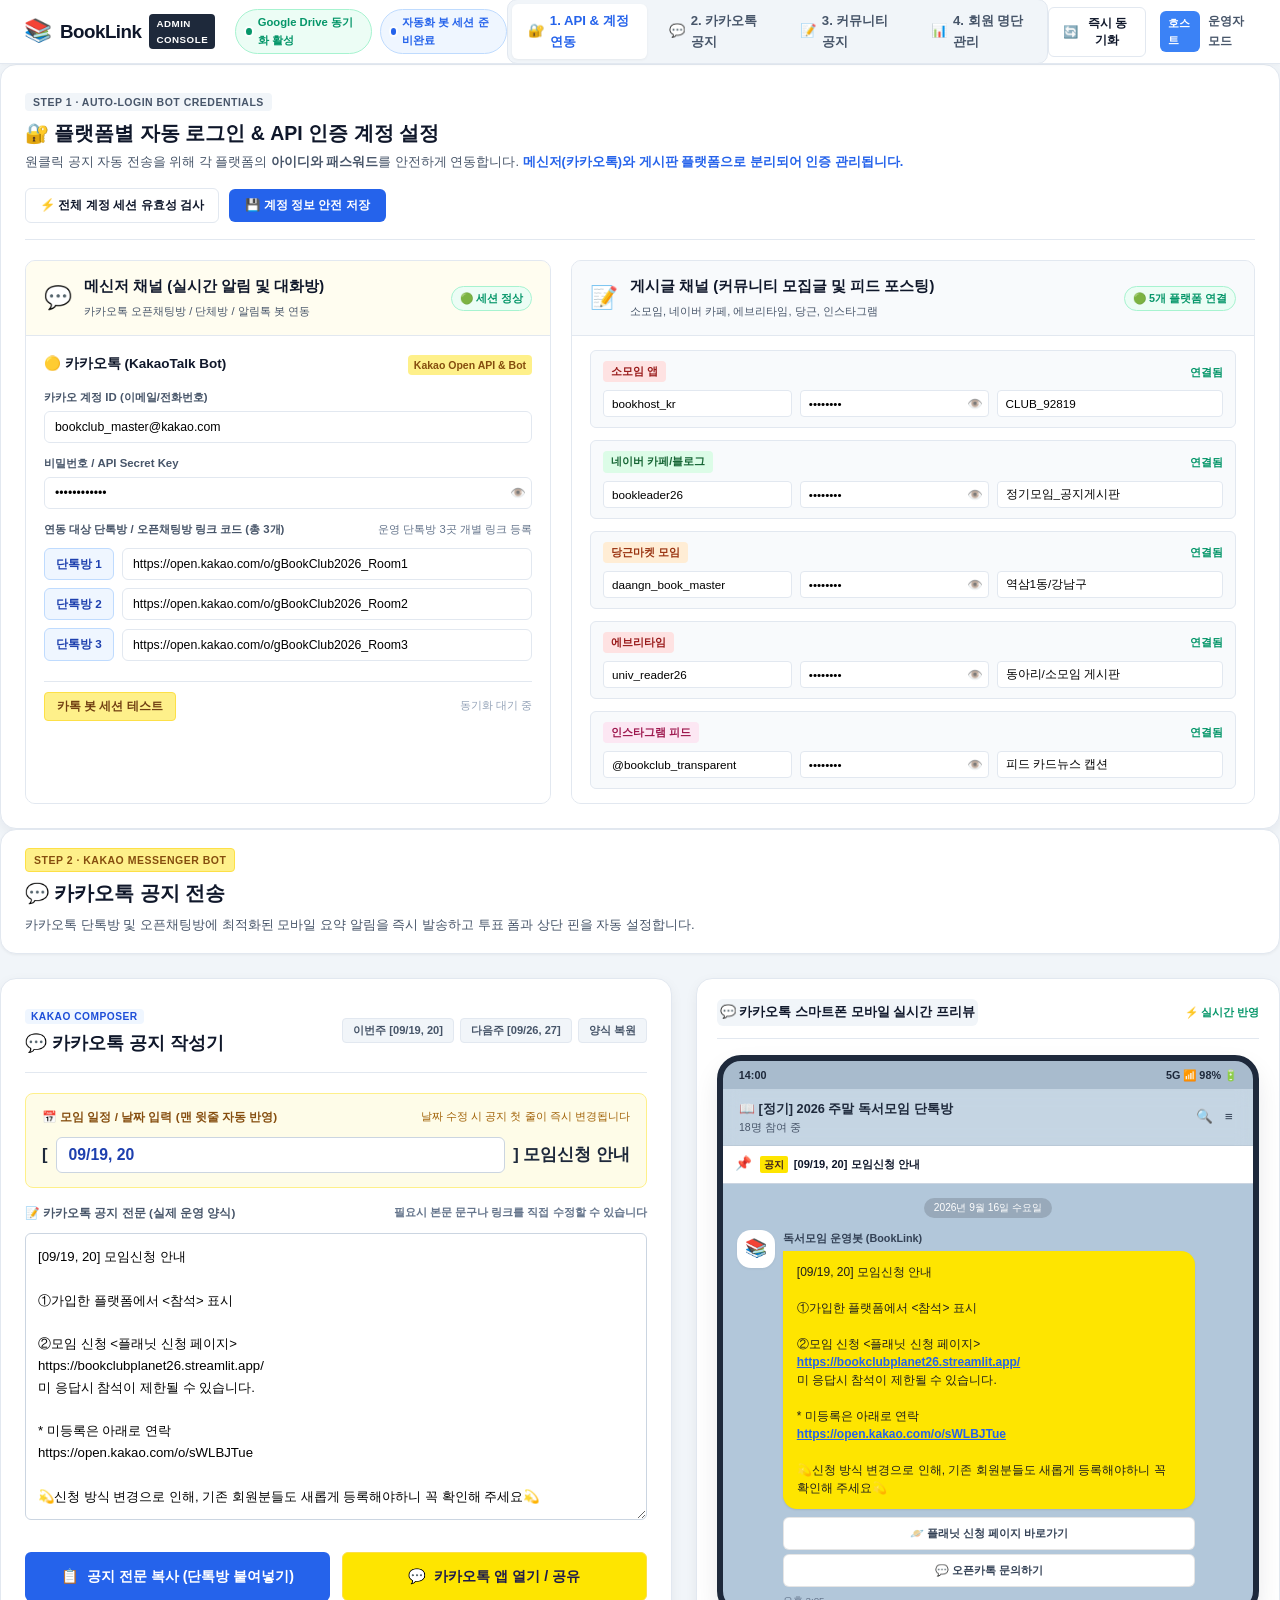
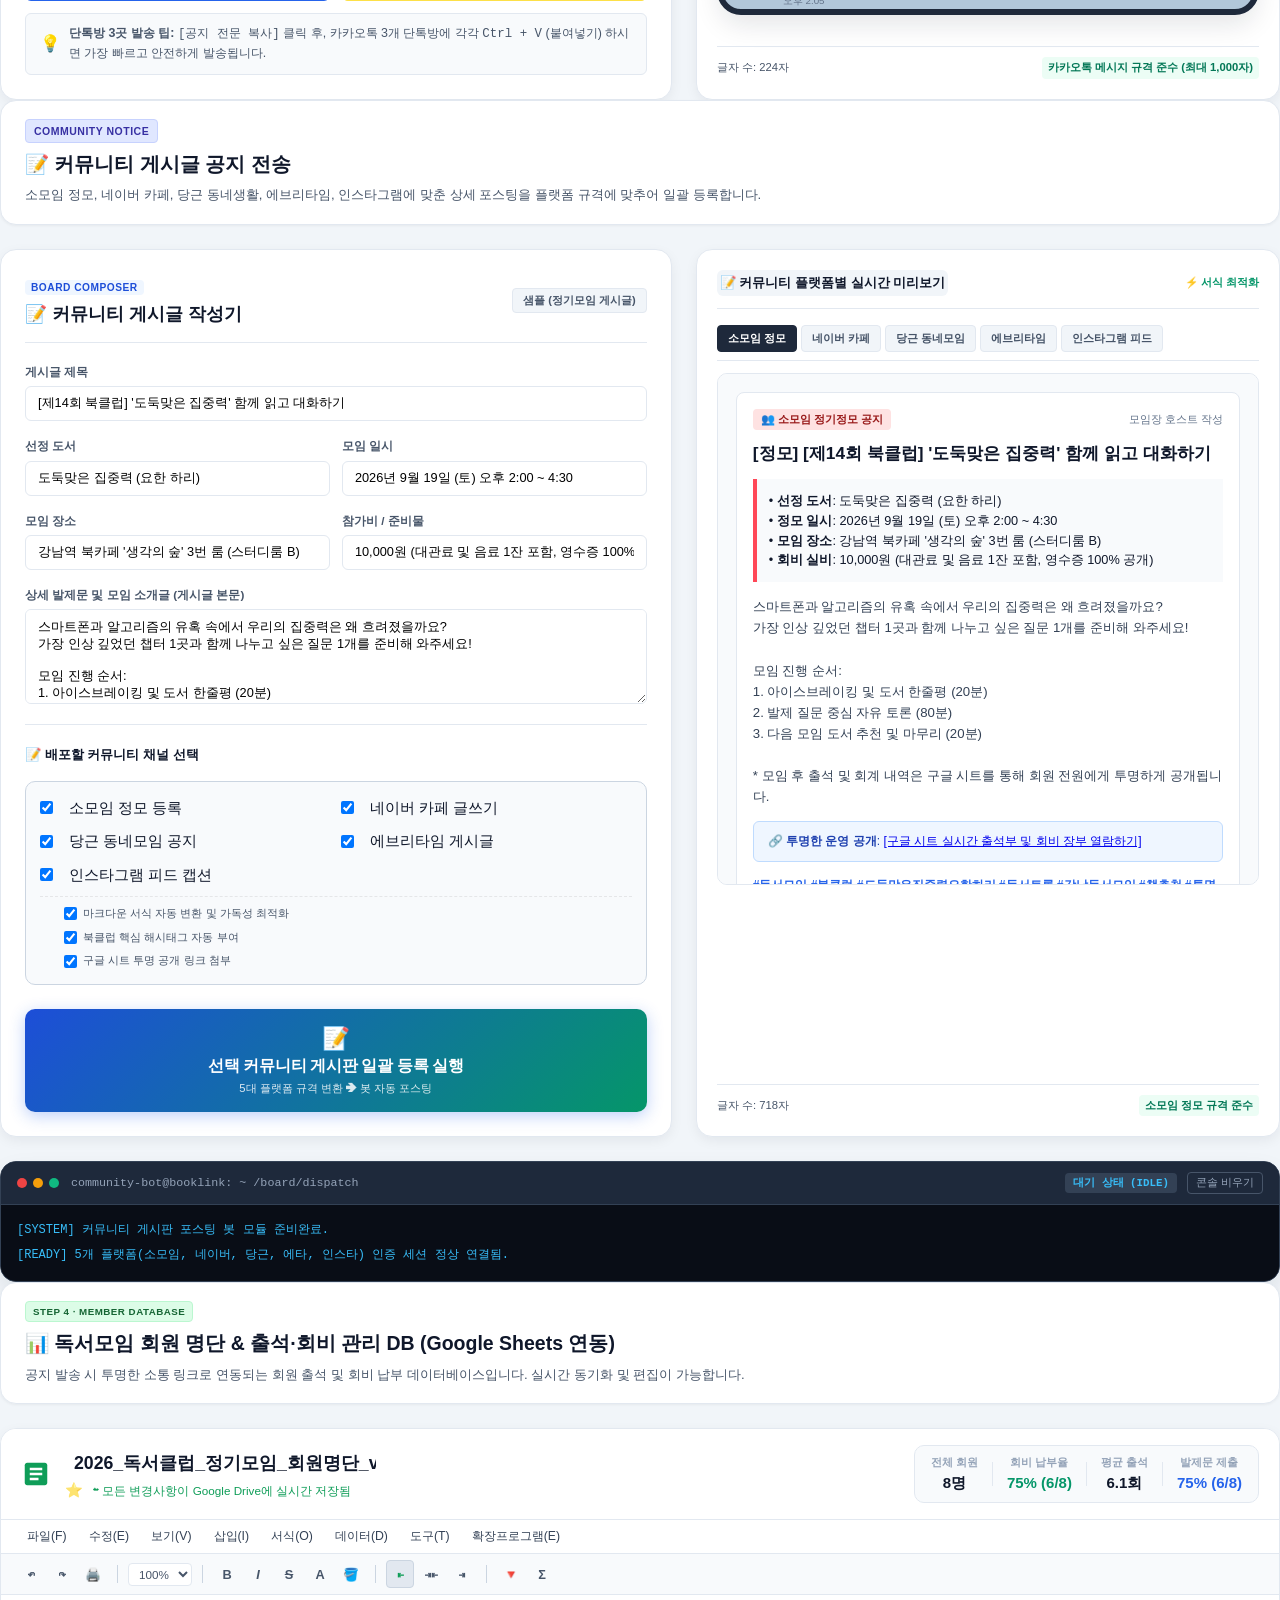
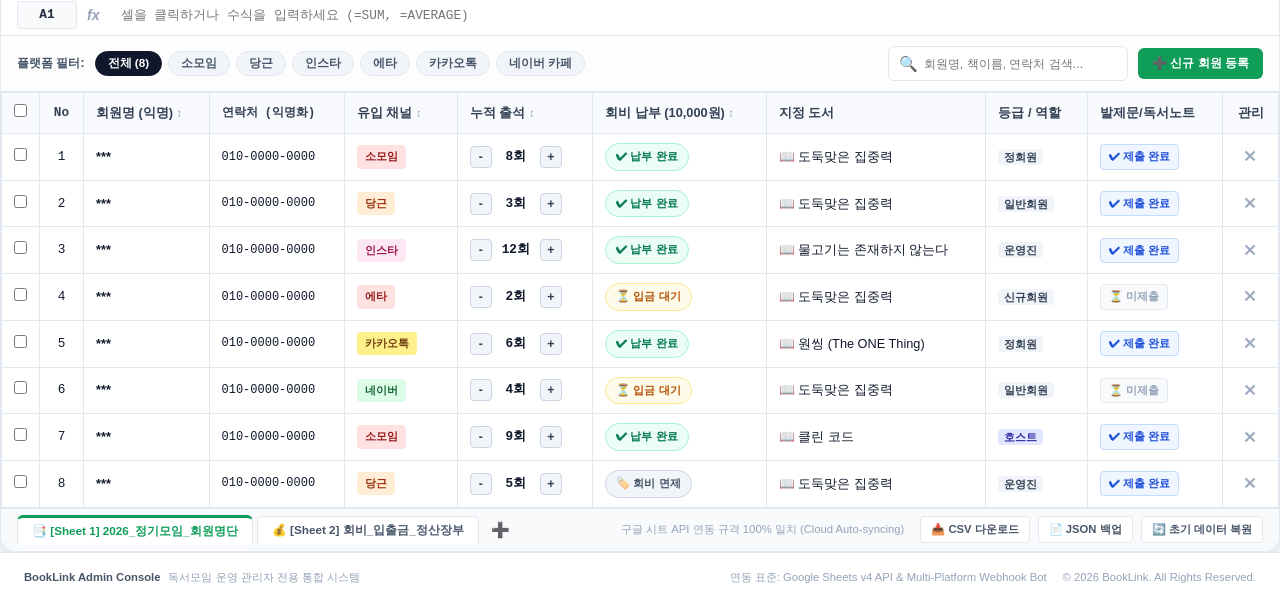
==== index_all_in_one.html @ 2056e650 "Revert "feat: 독서모임 신청 페이지 URL 대신 오픈 카톡방 3곳 입력 및 열기 기능으로 전면 개편" This reverts commit 6b5d027cc794eaa2a" ====
﻿<!DOCTYPE html>
<html lang="ko">
<head>
  <meta charset="UTF-8">
  <meta name="viewport" content="width=device-width, initial-scale=1.0">
  <meta name="description" content="독서모임 관리자 전용 운영 콘솔 - 구글 시트형 회원 관리 DB 및 멀티플랫폼 원클릭 공지 자동화 시스템">
  <title>BookLink Admin - 독서모임 통합 관리 콘솔</title>
  <link rel="preconnect" href="https://fonts.googleapis.com">
  <link rel="preconnect" href="https://fonts.gstatic.com" crossorigin>
  <style>
/* ==========================================================================
   BookLink Admin Console - High-End Operational SaaS Design System
   Target: 독서모임 관리자 / Core Value: 투명한 소통 및 고도화 자동화
   ========================================================================== */

:root {
  /* Brand Core Palette */
  --primary: #2563eb;
  --primary-hover: #1d4ed8;
  --primary-light: #eff6ff;
  --primary-glow: rgba(37, 99, 235, 0.15);

  --accent-emerald: #059669;
  --accent-emerald-light: #ecfdf5;
  --accent-amber: #d97706;
  --accent-amber-light: #fffbeb;
  --accent-rose: #e11d48;
  --accent-rose-light: #fff1f2;

  /* Neutrals */
  --bg-app: #f1f5f9;
  --bg-surface: #ffffff;
  --bg-subtle: #f8fafc;
  --border: #e2e8f0;
  --border-strong: #cbd5e1;
  --border-focus: #3b82f6;

  --text-main: #0f172a;
  --text-muted: #475569;
  --text-dim: #94a3b8;

  /* Google Sheets Authentic Color Theme */
  --sheet-green: #0f9d58;
  --sheet-green-dark: #0b8043;
  --sheet-cell-border: #e2e8f0;
  --sheet-header-bg: #f8fafd;
  --sheet-select-cell: #e8f0fe;
  --sheet-select-border: #1a73e8;

  /* Platform Brand Colors */
  --c-kakao: #fee500;
  --c-kakao-dark: #3c1e1e;
  --c-somoim: #ff4757;
  --c-naver: #03c75a;
  --c-daangn: #ff6f0f;
  --c-everytime: #c62917;
  --c-insta: #e1306c;

  /* Radius & Shadows */
  --radius-sm: 6px;
  --radius-md: 10px;
  --radius-lg: 16px;
  --radius-xl: 20px;

  --shadow-sm: 0 1px 3px rgba(0, 0, 0, 0.05);
  --shadow-md: 0 4px 14px -2px rgba(15, 23, 42, 0.08);
  --shadow-lg: 0 12px 28px -4px rgba(15, 23, 42, 0.12);
  --shadow-popup: 0 20px 40px -8px rgba(15, 23, 42, 0.2);

  --font-sans: "Pretendard", -apple-system, BlinkMacSystemFont, "Segoe UI", Roboto, sans-serif;
  --font-mono: "JetBrains Mono", Consolas, monospace;
}

/* Base Resets */
*, *::before, *::after {
  box-sizing: border-box;
  margin: 0;
  padding: 0;
}

html {
  font-size: 15px;
  scroll-behavior: smooth;
  -webkit-text-size-adjust: 100%;
}

body.console-body {
  font-family: var(--font-sans);
  background-color: var(--bg-app);
  color: var(--text-main);
  line-height: 1.55;
  min-height: 100vh;
  display: flex;
  flex-direction: column;
}

button, input, select, textarea {
  font-family: inherit;
  font-size: inherit;
}

/* --------------------------------------------------------------------------
   1. Global Top Navigation Header
   -------------------------------------------------------------------------- */
.console-header {
  position: sticky;
  top: 0;
  z-index: 100;
  background: #ffffff;
  border-bottom: 1px solid var(--border);
  display: flex;
  align-items: center;
  justify-content: space-between;
  padding: 0 24px;
  height: 64px;
  box-shadow: 0 1px 4px rgba(0,0,0,0.03);
}

.header-left {
  display: flex;
  align-items: center;
  gap: 20px;
}

.console-logo {
  display: flex;
  align-items: center;
  gap: 8px;
  text-decoration: none;
}

.logo-icon {
  font-size: 1.5rem;
}

.logo-brand {
  font-weight: 800;
  font-size: 1.25rem;
  color: var(--text-main);
  letter-spacing: -0.5px;
  display: flex;
  align-items: center;
  gap: 8px;
}

.badge-role {
  font-size: 0.65rem;
  font-weight: 700;
  background: #1e293b;
  color: #fff;
  padding: 2px 7px;
  border-radius: 4px;
  letter-spacing: 0.5px;
}

.header-status-pills {
  display: flex;
  align-items: center;
  gap: 8px;
}

.status-pill {
  display: inline-flex;
  align-items: center;
  gap: 6px;
  font-size: 0.75rem;
  font-weight: 600;
  padding: 4px 10px;
  border-radius: 999px;
  border: 1px solid transparent;
}

.status-online {
  background: var(--accent-emerald-light);
  color: var(--accent-emerald);
  border-color: #a7f3d0;
}

.status-ready {
  background: var(--primary-light);
  color: var(--primary);
  border-color: #bfdbfe;
}

.status-dot {
  width: 7px;
  height: 7px;
  border-radius: 50%;
  background-color: currentColor;
  box-shadow: 0 0 0 2px rgba(255,255,255,0.8);
  animation: pulse-ring 2s infinite;
}

@keyframes pulse-ring {
  0% { transform: scale(0.95); opacity: 0.8; }
  50% { transform: scale(1.2); opacity: 1; }
  100% { transform: scale(0.95); opacity: 0.8; }
}

/* Tabs */
.console-nav {
  display: flex;
  align-items: center;
  gap: 6px;
  background: var(--bg-app);
  padding: 4px;
  border-radius: var(--radius-md);
  border: 1px solid var(--border);
}

.nav-tab {
  display: flex;
  align-items: center;
  gap: 6px;
  padding: 7px 16px;
  border-radius: var(--radius-sm);
  font-size: 0.88rem;
  font-weight: 600;
  color: var(--text-muted);
  text-decoration: none;
  transition: all 0.15s ease;
}

.nav-tab:hover {
  color: var(--text-main);
  background: rgba(255,255,255,0.6);
}

.nav-tab.active {
  background: #ffffff;
  color: var(--primary);
  box-shadow: var(--shadow-sm);
}

/* Header Right */
.header-right {
  display: flex;
  align-items: center;
  gap: 14px;
}

.btn-header-action {
  display: inline-flex;
  align-items: center;
  gap: 6px;
  background: #ffffff;
  border: 1px solid var(--border);
  padding: 7px 14px;
  border-radius: var(--radius-sm);
  font-size: 0.82rem;
  font-weight: 600;
  color: var(--text-main);
  cursor: pointer;
  transition: all 0.15s ease;
}

.btn-header-action:hover {
  background: var(--bg-subtle);
  border-color: var(--border-strong);
}

.btn-header-action.syncing .sync-icon {
  animation: spin 1s linear infinite;
}

@keyframes spin {
  100% { transform: rotate(360deg); }
}

.admin-profile {
  display: flex;
  align-items: center;
  gap: 8px;
}

.admin-avatar {
  background: #3b82f6;
  color: white;
  font-weight: 700;
  font-size: 0.72rem;
  padding: 4px 8px;
  border-radius: 6px;
}

.admin-name {
  font-size: 0.82rem;
  font-weight: 600;
  color: var(--text-muted);
}

/* --------------------------------------------------------------------------
   Main Content Layout
   -------------------------------------------------------------------------- */
.console-main {
  flex: 1;
  max-width: 1440px;
  width: 100%;
  margin: 0 auto;
  padding: 24px;
  display: flex;
  flex-direction: column;
  gap: 32px;
}

.console-section {
  display: flex;
  flex-direction: column;
  gap: 24px;
}

/* --------------------------------------------------------------------------
   기능 1) 구글 시트형 독서모임 회원 관리 DB
   -------------------------------------------------------------------------- */
.sheet-app-container {
  background: #ffffff;
  border: 1px solid var(--border);
  border-radius: var(--radius-lg);
  box-shadow: var(--shadow-md);
  overflow: hidden;
  display: flex;
  flex-direction: column;
}

/* 1-1. 상단 문서 헤더 & 메타 */
.sheet-doc-header {
  display: flex;
  align-items: center;
  justify-content: space-between;
  padding: 16px 20px;
  background: #ffffff;
  border-bottom: 1px solid var(--border);
  flex-wrap: wrap;
  gap: 16px;
}

.sheet-doc-meta {
  display: flex;
  align-items: center;
  gap: 14px;
}

.sheet-icon-google {
  display: flex;
  align-items: center;
  justify-content: center;
}

.sheet-title-edit-group {
  display: flex;
  flex-direction: column;
  gap: 4px;
}

.sheet-doc-title-input {
  font-size: 1.18rem;
  font-weight: 700;
  color: var(--text-main);
  border: 1px solid transparent;
  padding: 3px 8px;
  border-radius: var(--radius-sm);
  background: transparent;
  transition: all 0.15s ease;
  width: 320px;
}

.sheet-doc-title-input:hover {
  border-color: var(--border);
}

.sheet-doc-title-input:focus {
  border-color: var(--sheet-green);
  background: #ffffff;
  outline: none;
  box-shadow: 0 0 0 2px rgba(15, 157, 88, 0.15);
}

.sheet-doc-actions-row {
  display: flex;
  align-items: center;
  gap: 10px;
  font-size: 0.78rem;
  color: var(--text-muted);
}

.sheet-star-btn {
  background: none;
  border: none;
  cursor: pointer;
  font-size: 0.95rem;
  opacity: 0.7;
}

.sheet-star-btn:hover {
  opacity: 1;
}

.sheet-save-indicator {
  color: var(--sheet-green);
  font-weight: 500;
  display: flex;
  align-items: center;
  gap: 4px;
}

/* 상단 KPI 요약 */
.sheet-kpi-summary {
  display: flex;
  align-items: center;
  background: var(--bg-subtle);
  border: 1px solid var(--border);
  border-radius: var(--radius-md);
  padding: 8px 16px;
  gap: 14px;
}

.kpi-item {
  display: flex;
  flex-direction: column;
  align-items: center;
}

.kpi-label {
  font-size: 0.72rem;
  color: var(--text-dim);
  font-weight: 600;
}

.kpi-val {
  font-size: 1rem;
  font-weight: 800;
  color: var(--text-main);
}

.kpi-divider {
  width: 1px;
  height: 24px;
  background: var(--border);
}

.text-success { color: var(--accent-emerald); }
.text-primary { color: var(--primary); }

/* 1-2. 구글 시트 메뉴바 */
.sheet-menubar {
  display: flex;
  align-items: center;
  gap: 2px;
  padding: 4px 16px;
  background: #ffffff;
  border-bottom: 1px solid var(--border);
  overflow-x: auto;
}

.menu-item {
  background: none;
  border: none;
  padding: 4px 10px;
  border-radius: 4px;
  font-size: 0.82rem;
  color: #334155;
  cursor: pointer;
  white-space: nowrap;
}

.menu-item:hover {
  background: #f1f5f9;
}

/* 1-3. 구글 시트 서식 툴바 */
.sheet-toolbar {
  display: flex;
  align-items: center;
  gap: 6px;
  padding: 6px 16px;
  background: #f8fafc;
  border-bottom: 1px solid var(--border);
  overflow-x: auto;
}

.toolbar-group {
  display: flex;
  align-items: center;
  gap: 3px;
}

.t-btn {
  background: transparent;
  border: 1px solid transparent;
  width: 28px;
  height: 28px;
  display: inline-flex;
  align-items: center;
  justify-content: center;
  border-radius: 4px;
  font-size: 0.85rem;
  font-weight: 600;
  color: var(--text-muted);
  cursor: pointer;
  transition: all 0.1s ease;
}

.t-btn:hover {
  background: #e2e8f0;
  color: var(--text-main);
}

.t-btn.active {
  background: #e2e8f0;
  color: var(--sheet-green);
  border-color: #cbd5e1;
}

.t-bold { font-weight: 900; }
.t-italic { font-style: italic; }
.t-strike { text-decoration: line-through; }

.t-divider {
  width: 1px;
  height: 18px;
  background: #cbd5e1;
  margin: 0 4px;
}

.t-select {
  background: #ffffff;
  border: 1px solid var(--border);
  border-radius: 4px;
  font-size: 0.78rem;
  padding: 3px 6px;
  color: var(--text-muted);
  outline: none;
  cursor: pointer;
}

/* 1-4. 수식 입력줄 (Formula Bar) */
.sheet-formula-bar {
  display: flex;
  align-items: center;
  padding: 6px 16px;
  background: #ffffff;
  border-bottom: 1px solid var(--border);
  gap: 10px;
}

.formula-cell-coord {
  width: 60px;
  height: 28px;
  display: flex;
  align-items: center;
  justify-content: center;
  background: #f8fafc;
  border: 1px solid var(--border);
  border-radius: 4px;
  font-family: var(--font-mono);
  font-weight: 700;
  font-size: 0.85rem;
  color: #1e293b;
}

.formula-fx-symbol {
  font-weight: 800;
  font-style: italic;
  color: var(--text-dim);
  font-size: 0.95rem;
}

.formula-input {
  flex: 1;
  height: 28px;
  padding: 0 10px;
  border: 1px solid transparent;
  border-radius: 4px;
  font-family: var(--font-mono);
  font-size: 0.85rem;
  background: transparent;
  outline: none;
}

.formula-input:hover {
  border-color: var(--border);
}

.formula-input:focus {
  border-color: var(--sheet-select-border);
  background: #ffffff;
  box-shadow: 0 0 0 2px rgba(26, 115, 232, 0.15);
}

/* 1-5. 빠른 컨트롤 바 (검색 & 플랫폼 필터) */
.sheet-control-bar {
  display: flex;
  align-items: center;
  justify-content: space-between;
  padding: 10px 16px;
  background: #fdfdfd;
  border-bottom: 1px solid var(--border);
  flex-wrap: wrap;
  gap: 12px;
}

.filter-controls-left {
  display: flex;
  align-items: center;
  gap: 10px;
  flex-wrap: wrap;
}

.control-label {
  font-size: 0.82rem;
  font-weight: 700;
  color: var(--text-muted);
}

.filter-pills-wrap {
  display: flex;
  align-items: center;
  gap: 6px;
  flex-wrap: wrap;
}

.filter-pill {
  background: #f1f5f9;
  border: 1px solid var(--border);
  border-radius: 999px;
  padding: 4px 12px;
  font-size: 0.78rem;
  font-weight: 600;
  color: var(--text-muted);
  cursor: pointer;
  transition: all 0.15s ease;
}

.filter-pill:hover {
  background: #e2e8f0;
  color: var(--text-main);
}

.filter-pill.active {
  background: #0f172a;
  border-color: #0f172a;
  color: #ffffff;
}

.filter-controls-right {
  display: flex;
  align-items: center;
  gap: 10px;
}

.sheet-search-box {
  display: flex;
  align-items: center;
  background: #ffffff;
  border: 1px solid var(--border);
  border-radius: var(--radius-sm);
  padding: 5px 10px;
  gap: 6px;
  width: 240px;
}

.sheet-search-box input {
  border: none;
  outline: none;
  background: transparent;
  width: 100%;
  font-size: 0.82rem;
}

.btn-sheet-primary {
  background: var(--sheet-green);
  color: #ffffff;
  border: none;
  border-radius: var(--radius-sm);
  padding: 7px 14px;
  font-size: 0.82rem;
  font-weight: 700;
  cursor: pointer;
  transition: background 0.15s ease;
  white-space: nowrap;
}

.btn-sheet-primary:hover {
  background: var(--sheet-green-dark);
}

/* 일괄 액션 바 */
.batch-action-bar {
  display: flex;
  align-items: center;
  justify-content: space-between;
  background: #eff6ff;
  border-bottom: 1px solid #bfdbfe;
  padding: 8px 16px;
  animation: fadeIn 0.2s ease;
}

@keyframes fadeIn {
  from { opacity: 0; transform: translateY(-4px); }
  to { opacity: 1; transform: translateY(0); }
}

.batch-count {
  font-size: 0.85rem;
  color: #1d4ed8;
}

.batch-buttons {
  display: flex;
  align-items: center;
  gap: 8px;
}

.btn-batch {
  background: #ffffff;
  border: 1px solid #bfdbfe;
  color: #1e40af;
  padding: 4px 10px;
  border-radius: 4px;
  font-size: 0.78rem;
  font-weight: 600;
  cursor: pointer;
}

.btn-batch:hover {
  background: #dbeafe;
}

.btn-batch-danger {
  border-color: #fecdd3;
  color: #be123c;
}

.btn-batch-danger:hover {
  background: #ffe4e6;
}

/* 1-6. 스프레드시트 본체 테이블 */
.sheet-grid-wrapper {
  overflow-x: auto;
  max-height: 520px;
  background: #ffffff;
}

.sheet-grid-table {
  width: 100%;
  border-collapse: collapse;
  text-align: left;
  font-size: 0.85rem;
}

.sheet-header-row th {
  background: var(--sheet-header-bg);
  color: #334155;
  font-weight: 700;
  padding: 10px 12px;
  border: 1px solid var(--sheet-cell-border);
  white-space: nowrap;
  position: sticky;
  top: 0;
  z-index: 10;
  user-select: none;
}

.sheet-header-row th[data-sort] {
  cursor: pointer;
}

.sheet-header-row th[data-sort]:hover {
  background: #edf2f7;
}

.sort-arrow {
  color: var(--text-dim);
  font-size: 0.75rem;
}

.sheet-grid-table td {
  padding: 9px 12px;
  border: 1px solid var(--sheet-cell-border);
  color: var(--text-main);
  vertical-align: middle;
  background: #ffffff;
  transition: background 0.1s ease;
}

.sheet-grid-table tr:hover td {
  background-color: var(--sheet-select-cell);
}

.sheet-grid-table tr.row-selected td {
  background-color: #e0edff !important;
}

.sheet-grid-table td.cell-active {
  outline: 2px solid var(--sheet-select-border);
  outline-offset: -2px;
}

/* Table Column Widths & Cells */
.col-select { width: 38px; text-align: center; }
.col-num { width: 44px; text-align: center; color: var(--text-dim); font-family: var(--font-mono); }
.col-name { min-width: 100px; font-weight: 600; }
.col-phone { min-width: 120px; font-family: var(--font-mono); font-size: 0.8rem; color: var(--text-muted); }
.col-channel { min-width: 100px; }
.col-attendance { min-width: 120px; }
.col-fee { min-width: 120px; }
.col-book { min-width: 160px; }
.col-role { min-width: 90px; }
.col-note { min-width: 100px; }
.col-action { width: 50px; text-align: center; }

/* Platform Chips */
.channel-chip {
  display: inline-flex;
  align-items: center;
  gap: 4px;
  font-size: 0.74rem;
  font-weight: 700;
  padding: 3px 8px;
  border-radius: 4px;
  white-space: nowrap;
}

.chip-kakao { background: #fef08a; color: #713f12; }
.chip-somoim { background: #fee2e2; color: #991b1b; }
.chip-naver { background: #dcfce7; color: #166534; }
.chip-daangn { background: #ffedd5; color: #9a3412; }
.chip-everytime { background: #fee2e2; color: #991b1b; }
.chip-instagram { background: #fce7f3; color: #9d174d; }

/* Attendance Counter */
.attendance-cell {
  display: inline-flex;
  align-items: center;
  gap: 8px;
}

.btn-counter {
  background: #f1f5f9;
  border: 1px solid #cbd5e1;
  width: 22px;
  height: 22px;
  border-radius: 4px;
  display: inline-flex;
  align-items: center;
  justify-content: center;
  font-weight: 700;
  font-size: 0.82rem;
  cursor: pointer;
  color: #334155;
  transition: all 0.1s ease;
}

.btn-counter:hover {
  background: #cbd5e1;
}

.count-number {
  font-weight: 700;
  font-family: var(--font-mono);
  min-width: 32px;
  text-align: center;
}

/* Status Badges */
.fee-badge {
  display: inline-flex;
  align-items: center;
  gap: 5px;
  padding: 4px 10px;
  border-radius: 999px;
  font-size: 0.76rem;
  font-weight: 700;
  cursor: pointer;
  user-select: none;
  transition: transform 0.1s ease;
}

.fee-badge:hover {
  transform: scale(1.04);
}

.fee-paid {
  background: #ecfdf5;
  color: #047857;
  border: 1px solid #a7f3d0;
}

.fee-pending {
  background: #fffbeb;
  color: #b45309;
  border: 1px solid #fde68a;
}

.fee-exempt {
  background: #f1f5f9;
  color: #475569;
  border: 1px solid #cbd5e1;
}

.note-badge {
  display: inline-flex;
  align-items: center;
  gap: 4px;
  padding: 3px 8px;
  border-radius: 4px;
  font-size: 0.74rem;
  font-weight: 600;
  cursor: pointer;
}

.note-submitted {
  background: #eff6ff;
  color: #1d4ed8;
  border: 1px solid #bfdbfe;
}

.note-pending {
  background: #f8fafc;
  color: #94a3b8;
  border: 1px solid #e2e8f0;
}

.role-tag {
  font-size: 0.74rem;
  font-weight: 600;
  color: #334155;
  background: #f1f5f9;
  padding: 2px 6px;
  border-radius: 4px;
}

.role-host {
  background: #e0e7ff;
  color: #3730a3;
  font-weight: 700;
}

.btn-delete-row {
  background: transparent;
  border: none;
  color: #94a3b8;
  font-size: 1rem;
  cursor: pointer;
  padding: 4px 8px;
  border-radius: 4px;
}

.btn-delete-row:hover {
  background: #fee2e2;
  color: #e11d48;
}

/* 1-7. 시트 하단 탭 & 풋터 */
.sheet-footer {
  display: flex;
  align-items: center;
  justify-content: space-between;
  padding: 6px 16px;
  background: #f8fafc;
  border-top: 1px solid var(--border);
  flex-wrap: wrap;
  gap: 10px;
}

.sheet-tabs-container {
  display: flex;
  align-items: center;
  gap: 4px;
}

.sheet-tab {
  background: #ffffff;
  border: 1px solid var(--border);
  border-bottom: none;
  padding: 6px 14px;
  border-radius: 6px 6px 0 0;
  font-size: 0.78rem;
  font-weight: 600;
  color: var(--text-muted);
  cursor: pointer;
}

.sheet-tab.active {
  background: #ffffff;
  color: var(--sheet-green);
  border-top: 3px solid var(--sheet-green);
  font-weight: 700;
}

.sheet-tab-add {
  background: none;
  border: none;
  color: var(--text-dim);
  font-size: 1rem;
  padding: 4px 8px;
  cursor: pointer;
}

.sheet-tab-add:hover {
  color: var(--text-main);
}

.sheet-footer-actions {
  display: flex;
  align-items: center;
  gap: 8px;
}

.sheet-status-text {
  font-size: 0.75rem;
  color: var(--text-dim);
  margin-right: 8px;
}

.btn-sheet-tool {
  background: #ffffff;
  border: 1px solid var(--border);
  padding: 5px 10px;
  border-radius: 4px;
  font-size: 0.75rem;
  font-weight: 600;
  color: var(--text-muted);
  cursor: pointer;
  transition: all 0.1s ease;
}

.btn-sheet-tool:hover {
  background: #f1f5f9;
  color: var(--text-main);
}

/* --------------------------------------------------------------------------
   기능 2) 멀티플랫폼 공지 자동화 (ID/PW 계정 관리 & 메신저 vs 게시글 분리)
   -------------------------------------------------------------------------- */

/* 2-1. 플랫폼 계정 관리 카드 (Credentials Manager) */
.credentials-card {
  background: #ffffff;
  border: 1px solid var(--border);
  border-radius: var(--radius-lg);
  box-shadow: var(--shadow-md);
  padding: 24px;
  display: flex;
  flex-direction: column;
  gap: 20px;
}

.credentials-header {
  display: flex;
  align-items: flex-start;
  justify-content: space-between;
  flex-wrap: wrap;
  gap: 16px;
  border-bottom: 1px solid var(--border);
  padding-bottom: 16px;
}

.cred-badge {
  font-size: 0.7rem;
  font-weight: 800;
  background: #f1f5f9;
  color: #475569;
  padding: 3px 8px;
  border-radius: 4px;
  letter-spacing: 0.5px;
}

.cred-title-box h2 {
  font-size: 1.3rem;
  margin: 6px 0 4px;
  color: var(--text-main);
}

.cred-title-box p {
  font-size: 0.85rem;
  color: var(--text-muted);
}

.text-hint {
  color: var(--primary);
  font-weight: 600;
}

.cred-header-actions {
  display: flex;
  align-items: center;
  gap: 10px;
}

.btn-secondary-sm {
  background: #ffffff;
  border: 1px solid var(--border);
  padding: 8px 14px;
  border-radius: var(--radius-sm);
  font-size: 0.82rem;
  font-weight: 600;
  color: var(--text-main);
  cursor: pointer;
  transition: all 0.15s ease;
}

.btn-secondary-sm:hover {
  background: var(--bg-subtle);
}

.btn-primary-sm {
  background: var(--primary);
  color: #ffffff;
  border: none;
  padding: 8px 16px;
  border-radius: var(--radius-sm);
  font-size: 0.82rem;
  font-weight: 700;
  cursor: pointer;
  transition: background 0.15s ease;
}

.btn-primary-sm:hover {
  background: var(--primary-hover);
}

/* 계정 분리 그리드 (메신저 vs 게시글) */
.credentials-split-grid {
  display: grid;
  grid-template-columns: 1fr 1.3fr;
  gap: 20px;
}

@media (max-width: 1024px) {
  .credentials-split-grid {
    grid-template-columns: 1fr;
  }
}

.cred-column {
  border: 1px solid var(--border);
  border-radius: var(--radius-md);
  background: #fafafa;
  overflow: hidden;
  display: flex;
  flex-direction: column;
}

.col-head {
  display: flex;
  align-items: center;
  gap: 12px;
  padding: 14px 18px;
  border-bottom: 1px solid var(--border);
}

.messenger-head {
  background: #fffdf0;
}

.board-head {
  background: #f8fafc;
}

.head-icon {
  font-size: 1.5rem;
}

.col-head h3 {
  font-size: 0.98rem;
  font-weight: 700;
  color: var(--text-main);
}

.head-sub {
  font-size: 0.74rem;
  color: var(--text-muted);
}

.session-badge {
  margin-left: auto;
  font-size: 0.72rem;
  font-weight: 700;
  padding: 3px 8px;
  border-radius: 999px;
}

.badge-active {
  background: #ecfdf5;
  color: #059669;
  border: 1px solid #a7f3d0;
}

/* 메신저 영역 입력 폼 */
.kakao-cred-box {
  padding: 18px;
  display: flex;
  flex-direction: column;
  gap: 14px;
  background: #ffffff;
  height: 100%;
}

.platform-title-row {
  display: flex;
  align-items: center;
  justify-content: space-between;
}

.platform-name {
  font-weight: 700;
  font-size: 0.9rem;
}

.api-tag {
  font-size: 0.7rem;
  font-weight: 600;
  background: #fef08a;
  color: #854d0e;
  padding: 2px 6px;
  border-radius: 4px;
}

.cred-form-grid {
  display: flex;
  flex-direction: column;
  gap: 12px;
}

.cred-field {
  display: flex;
  flex-direction: column;
  gap: 4px;
}

.cred-field label {
  font-size: 0.76rem;
  font-weight: 600;
  color: var(--text-muted);
}

.cred-field input {
  padding: 8px 10px;
  border: 1px solid var(--border);
  border-radius: var(--radius-sm);
  font-size: 0.82rem;
  background: #ffffff;
  outline: none;
}

.cred-field input:focus {
  border-color: var(--primary);
  box-shadow: 0 0 0 2px var(--primary-glow);
}

.pw-input-wrap {
  position: relative;
  display: flex;
  align-items: center;
}

.pw-input-wrap input {
  width: 100%;
  padding-right: 32px;
}

.btn-toggle-pw {
  position: absolute;
  right: 6px;
  background: none;
  border: none;
  cursor: pointer;
  font-size: 0.85rem;
  opacity: 0.6;
}

.btn-toggle-pw:hover {
  opacity: 1;
}

.channel-auth-actions {
  display: flex;
  align-items: center;
  justify-content: space-between;
  margin-top: 6px;
  padding-top: 10px;
  border-top: 1px solid var(--border);
}

.btn-auth-test {
  background: #fef08a;
  color: #713f12;
  border: 1px solid #fde047;
  padding: 6px 12px;
  border-radius: 4px;
  font-size: 0.78rem;
  font-weight: 700;
  cursor: pointer;
}

.btn-auth-test:hover {
  background: #fde047;
}

.auth-result-msg {
  font-size: 0.75rem;
  color: var(--text-dim);
}

/* 게시글 영역 입력 리스트 */
.cred-board-list {
  padding: 14px 18px;
  display: flex;
  flex-direction: column;
  gap: 12px;
  background: #ffffff;
}

.cred-board-item {
  background: #f8fafc;
  border: 1px solid var(--border);
  border-radius: var(--radius-sm);
  padding: 10px 12px;
  display: flex;
  flex-direction: column;
  gap: 8px;
}

.board-item-header {
  display: flex;
  align-items: center;
  justify-content: space-between;
}

.badge-board {
  font-size: 0.74rem;
  font-weight: 700;
  padding: 2px 8px;
  border-radius: 4px;
}

.badge-board.somoim { background: #fee2e2; color: #991b1b; }
.badge-board.naver { background: #dcfce7; color: #166534; }
.badge-board.daangn { background: #ffedd5; color: #9a3412; }
.badge-board.everytime { background: #fee2e2; color: #991b1b; }
.badge-board.instagram { background: #fce7f3; color: #9d174d; }

.board-session-state {
  font-size: 0.7rem;
  color: #059669;
  font-weight: 600;
}

.cred-row-inputs {
  display: grid;
  grid-template-columns: 1fr 1fr 1.2fr;
  gap: 8px;
}

@media (max-width: 640px) {
  .cred-row-inputs {
    grid-template-columns: 1fr;
  }
}

.cred-row-inputs input {
  padding: 6px 8px;
  border: 1px solid var(--border);
  border-radius: 4px;
  font-size: 0.78rem;
  background: #ffffff;
  outline: none;
}

.cred-row-inputs input:focus {
  border-color: var(--primary);
}

/* --------------------------------------------------------------------------
   2-2. 공지 작성 에디터 & 실시간 분할 듀얼 프리뷰
   -------------------------------------------------------------------------- */
.broadcast-main-grid {
  display: grid;
  grid-template-columns: 1.15fr 1fr;
  gap: 24px;
}

@media (max-width: 1024px) {
  .broadcast-main-grid {
    grid-template-columns: 1fr;
  }
}

/* 좌측 에디터 카드 */
.editor-panel-card {
  background: #ffffff;
  border: 1px solid var(--border);
  border-radius: var(--radius-lg);
  box-shadow: var(--shadow-md);
  padding: 24px;
  display: flex;
  flex-direction: column;
  gap: 20px;
}

.editor-head {
  display: flex;
  align-items: center;
  justify-content: space-between;
  border-bottom: 1px solid var(--border);
  padding-bottom: 14px;
  flex-wrap: wrap;
  gap: 10px;
}

.section-badge-blue {
  font-size: 0.68rem;
  font-weight: 800;
  background: #eff6ff;
  color: #1d4ed8;
  padding: 2px 6px;
  border-radius: 4px;
  letter-spacing: 0.5px;
}

.editor-head h3 {
  font-size: 1.18rem;
  color: var(--text-main);
  margin-top: 4px;
}

.editor-head-actions {
  display: flex;
  align-items: center;
  gap: 6px;
}

.btn-sample-tag {
  background: #f1f5f9;
  border: 1px solid var(--border);
  padding: 4px 10px;
  border-radius: 4px;
  font-size: 0.74rem;
  font-weight: 600;
  color: var(--text-muted);
  cursor: pointer;
}

.btn-sample-tag:hover {
  background: #e2e8f0;
  color: var(--text-main);
}

/* 에디터 폼 */
.notice-admin-form {
  display: flex;
  flex-direction: column;
  gap: 16px;
}

.form-section-title {
  font-size: 0.88rem;
  font-weight: 700;
  color: var(--text-main);
  display: flex;
  align-items: center;
  gap: 6px;
}

.form-section-divider {
  height: 1px;
  background: var(--border);
  margin: 4px 0;
}

.form-group {
  display: flex;
  flex-direction: column;
  gap: 5px;
}

.form-group label {
  font-size: 0.78rem;
  font-weight: 700;
  color: var(--text-muted);
}

.form-group input, .form-group textarea, .form-group select {
  padding: 9px 12px;
  border: 1px solid var(--border);
  border-radius: var(--radius-sm);
  font-size: 0.85rem;
  background: #ffffff;
  outline: none;
  transition: all 0.15s ease;
}

.form-group input:focus, .form-group textarea:focus, .form-group select:focus {
  border-color: var(--primary);
  box-shadow: 0 0 0 2px var(--primary-glow);
}

.form-grid-2 {
  display: grid;
  grid-template-columns: 1fr 1fr;
  gap: 12px;
}

@media (max-width: 640px) {
  .form-grid-2 {
    grid-template-columns: 1fr;
  }
}

/* 채널 선택 박스 */
.channel-select-box {
  border: 1px solid var(--border);
  border-radius: var(--radius-md);
  padding: 14px;
  display: flex;
  flex-direction: column;
  gap: 10px;
}

.messenger-box {
  background: #fffef2;
  border-color: #fde047;
}

.board-box {
  background: #f8fafc;
  border-color: #cbd5e1;
}

.channel-checkbox-label {
  display: inline-flex;
  align-items: center;
  gap: 8px;
  cursor: pointer;
  user-select: none;
}

.board-checkbox-grid {
  display: grid;
  grid-template-columns: 1fr 1fr;
  gap: 10px;
}

@media (max-width: 640px) {
  .board-checkbox-grid {
    grid-template-columns: 1fr;
  }
}

.sub-options-box {
  display: flex;
  flex-direction: column;
  gap: 6px;
  padding-left: 24px;
  border-top: 1px dashed rgba(0,0,0,0.08);
  padding-top: 8px;
}

.sub-option {
  display: inline-flex;
  align-items: center;
  gap: 6px;
  font-size: 0.76rem;
  color: var(--text-muted);
  cursor: pointer;
}

/* 대형 실행 버튼 */
.form-action-wrap {
  margin-top: 8px;
}

.btn-execute-broadcast {
  width: 100%;
  background: linear-gradient(135deg, #1d4ed8 0%, #059669 100%);
  color: #ffffff;
  border: none;
  border-radius: var(--radius-md);
  padding: 16px 20px;
  cursor: pointer;
  display: flex;
  flex-direction: column;
  align-items: center;
  justify-content: center;
  gap: 4px;
  box-shadow: 0 4px 16px rgba(37, 99, 235, 0.3);
  transition: transform 0.15s ease, box-shadow 0.15s ease;
  position: relative;
  overflow: hidden;
}

.btn-execute-broadcast:hover {
  transform: translateY(-2px);
  box-shadow: 0 8px 24px rgba(37, 99, 235, 0.4);
}

.btn-execute-broadcast:active {
  transform: translateY(0);
}

.btn-rocket {
  font-size: 1.5rem;
}

.btn-main-txt {
  font-size: 1.05rem;
  font-weight: 800;
  letter-spacing: -0.3px;
}

.btn-sub-txt {
  font-size: 0.75rem;
  opacity: 0.85;
}

/* --------------------------------------------------------------------------
   우측 실시간 분할 듀얼 프리뷰 (메신저 vs 게시글)
   -------------------------------------------------------------------------- */
.preview-panel-card {
  background: #ffffff;
  border: 1px solid var(--border);
  border-radius: var(--radius-lg);
  box-shadow: var(--shadow-md);
  padding: 20px;
  display: flex;
  flex-direction: column;
  gap: 16px;
}

.preview-mode-switch {
  display: flex;
  align-items: center;
  justify-content: space-between;
  border-bottom: 1px solid var(--border);
  padding-bottom: 12px;
  flex-wrap: wrap;
  gap: 10px;
}

.mode-buttons {
  display: flex;
  align-items: center;
  gap: 6px;
  background: #f1f5f9;
  padding: 3px;
  border-radius: var(--radius-sm);
}

.preview-mode-btn {
  background: transparent;
  border: none;
  padding: 6px 12px;
  border-radius: 4px;
  font-size: 0.8rem;
  font-weight: 700;
  color: var(--text-muted);
  cursor: pointer;
  transition: all 0.15s ease;
}

.preview-mode-btn.active {
  background: #ffffff;
  color: var(--primary);
  box-shadow: var(--shadow-sm);
}

.preview-sync-tag {
  font-size: 0.72rem;
  font-weight: 700;
  color: var(--accent-emerald);
}

.preview-screen-wrap {
  flex: 1;
  min-height: 480px;
  display: flex;
  flex-direction: column;
}

/* 프리뷰 1: 카카오톡 스마트폰 목업 */
.kakaotalk-phone-mockup {
  background: #b2c7da;
  border-radius: 24px;
  border: 6px solid #1e293b;
  overflow: hidden;
  box-shadow: var(--shadow-lg);
  display: flex;
  flex-direction: column;
  height: 560px;
}

.kt-status-bar {
  background: rgba(0,0,0,0.06);
  padding: 6px 16px;
  display: flex;
  justify-content: space-between;
  font-size: 0.72rem;
  font-weight: 600;
  color: #1e293b;
}

.kt-chat-header {
  background: rgba(255,255,255,0.25);
  backdrop-filter: blur(8px);
  padding: 10px 16px;
  display: flex;
  align-items: center;
  justify-content: space-between;
  border-bottom: 1px solid rgba(0,0,0,0.05);
}

.kt-chat-info {
  display: flex;
  flex-direction: column;
}

.kt-chat-info strong {
  font-size: 0.85rem;
  color: #1e293b;
}

.kt-chat-members {
  font-size: 0.7rem;
  color: #475569;
}

.kt-header-icons {
  font-size: 0.9rem;
  letter-spacing: 4px;
  color: #334155;
}

/* 톡게시판 핀 */
.kt-pinned-notice {
  background: #ffffff;
  padding: 8px 12px;
  display: flex;
  align-items: center;
  gap: 8px;
  border-bottom: 1px solid #cbd5e1;
}

.pin-icon {
  font-size: 0.9rem;
}

.pin-text {
  display: flex;
  align-items: center;
  gap: 6px;
  font-size: 0.74rem;
  overflow: hidden;
  text-overflow: ellipsis;
  white-space: nowrap;
}

.pin-label {
  background: #fee500;
  color: #3c1e1e;
  font-weight: 800;
  padding: 1px 4px;
  border-radius: 2px;
  font-size: 0.65rem;
}

/* 카톡 대화창 */
.kt-messages-area {
  flex: 1;
  overflow-y: auto;
  padding: 14px;
  display: flex;
  flex-direction: column;
  gap: 12px;
}

.kt-msg-date {
  align-self: center;
  background: rgba(0,0,0,0.15);
  color: #ffffff;
  font-size: 0.68rem;
  padding: 2px 10px;
  border-radius: 999px;
  font-weight: 500;
}

.kt-msg-bubble-group {
  display: flex;
  gap: 8px;
  align-items: flex-start;
}

.kt-profile-avatar {
  width: 38px;
  height: 38px;
  border-radius: 14px;
  background: #ffffff;
  display: flex;
  align-items: center;
  justify-content: center;
  font-size: 1.2rem;
  box-shadow: var(--shadow-sm);
  flex-shrink: 0;
}

.kt-msg-content-box {
  display: flex;
  flex-direction: column;
  gap: 4px;
  max-width: 82%;
}

.kt-sender-name {
  font-size: 0.72rem;
  font-weight: 700;
  color: #334155;
}

.kt-bubble-yellow {
  background: #fee500;
  color: #1e1e1e;
  padding: 12px 14px;
  border-radius: 0 14px 14px 14px;
  font-size: 0.8rem;
  line-height: 1.5;
  white-space: pre-wrap;
  word-break: break-word;
  box-shadow: 0 1px 2px rgba(0,0,0,0.1);
  position: relative;
}

.kt-action-buttons {
  display: flex;
  flex-direction: column;
  gap: 4px;
  margin-top: 4px;
}

.kt-btn-action {
  background: #ffffff;
  border: 1px solid rgba(0,0,0,0.1);
  padding: 7px 10px;
  border-radius: 6px;
  font-size: 0.74rem;
  font-weight: 700;
  color: #334155;
  cursor: pointer;
  text-align: left;
}

.kt-btn-action:hover {
  background: #f8fafc;
}

.kt-time-stamp {
  font-size: 0.65rem;
  color: #64748b;
  margin-top: 2px;
}

/* 프리뷰 2: 게시글 뷰 (커뮤니티 목업) */
.board-preview-container {
  display: flex;
  flex-direction: column;
  gap: 12px;
  height: 560px;
}

.board-subtabs {
  display: flex;
  align-items: center;
  gap: 4px;
  overflow-x: auto;
  border-bottom: 1px solid var(--border);
  padding-bottom: 8px;
}

.board-subtab {
  background: #f1f5f9;
  border: 1px solid var(--border);
  padding: 5px 10px;
  border-radius: 4px;
  font-size: 0.75rem;
  font-weight: 600;
  color: var(--text-muted);
  cursor: pointer;
  white-space: nowrap;
}

.board-subtab.active {
  background: #1e293b;
  border-color: #1e293b;
  color: #ffffff;
}

.board-article-viewport {
  flex: 1;
  overflow-y: auto;
  background: #f8fafc;
  border: 1px solid var(--border);
  border-radius: var(--radius-md);
  padding: 18px;
}

/* 프리뷰 하단 메타 */
.preview-footer-meta {
  display: flex;
  align-items: center;
  justify-content: space-between;
  border-top: 1px solid var(--border);
  padding-top: 10px;
  font-size: 0.75rem;
  color: var(--text-muted);
}

.preview-spec-badge {
  background: #ecfdf5;
  color: #047857;
  padding: 2px 6px;
  border-radius: 4px;
  font-weight: 600;
}

/* --------------------------------------------------------------------------
   2-3. 자동화 실행 터미널 콘솔 로그 (Live Terminal)
   -------------------------------------------------------------------------- */
.terminal-card {
  background: #0f172a;
  border-radius: var(--radius-lg);
  overflow: hidden;
  box-shadow: var(--shadow-lg);
  border: 1px solid #334155;
}

.terminal-header {
  background: #1e293b;
  padding: 10px 16px;
  display: flex;
  align-items: center;
  justify-content: space-between;
  border-bottom: 1px solid #334155;
}

.terminal-title {
  display: flex;
  align-items: center;
  gap: 12px;
}

.terminal-dots {
  display: flex;
  gap: 6px;
}

.dot {
  width: 10px;
  height: 10px;
  border-radius: 50%;
}

.dot.red { background: #ef4444; }
.dot.yellow { background: #f59e0b; }
.dot.green { background: #10b981; }

.terminal-name {
  font-family: var(--font-mono);
  font-size: 0.78rem;
  color: #94a3b8;
}

.terminal-actions {
  display: flex;
  align-items: center;
  gap: 10px;
}

.term-status-tag {
  font-family: var(--font-mono);
  font-size: 0.72rem;
  padding: 2px 8px;
  border-radius: 4px;
  background: #334155;
  color: #38bdf8;
  font-weight: 600;
}

.btn-term-clear {
  background: transparent;
  border: 1px solid #475569;
  color: #94a3b8;
  padding: 3px 8px;
  border-radius: 4px;
  font-size: 0.72rem;
  cursor: pointer;
}

.btn-term-clear:hover {
  background: #334155;
  color: #ffffff;
}

.terminal-body {
  padding: 16px;
  font-family: var(--font-mono);
  font-size: 0.8rem;
  line-height: 1.6;
  max-height: 240px;
  overflow-y: auto;
  display: flex;
  flex-direction: column;
  gap: 6px;
  background: #090d16;
}

.term-line {
  color: #cbd5e1;
}

.term-line.info { color: #38bdf8; }
.term-line.success { color: #4ade80; font-weight: 600; }
.term-line.warn { color: #facc15; }
.term-line.error { color: #f87171; }
.term-line.tip { color: #a78bfa; font-style: italic; }

/* --------------------------------------------------------------------------
   모달 공통 스타일
   -------------------------------------------------------------------------- */
.modal-backdrop {
  position: fixed;
  inset: 0;
  background: rgba(15, 23, 42, 0.65);
  backdrop-filter: blur(4px);
  z-index: 1000;
  display: flex;
  align-items: center;
  justify-content: center;
  padding: 20px;
  opacity: 0;
  pointer-events: none;
  transition: opacity 0.2s ease;
}

.modal-backdrop.active {
  opacity: 1;
  pointer-events: auto;
}

.modal-dialog {
  background: #ffffff;
  border-radius: var(--radius-lg);
  width: 100%;
  max-width: 520px;
  box-shadow: var(--shadow-popup);
  overflow: hidden;
  transform: translateY(12px) scale(0.98);
  transition: transform 0.2s cubic-bezier(0.4, 0, 0.2, 1);
}

.modal-backdrop.active .modal-dialog {
  transform: translateY(0) scale(1);
}

.modal-dialog-lg {
  max-width: 640px;
}

.modal-header {
  display: flex;
  align-items: center;
  justify-content: space-between;
  padding: 16px 20px;
  border-bottom: 1px solid var(--border);
}

.modal-header h3 {
  font-size: 1.1rem;
  color: var(--text-main);
}

.btn-modal-close {
  background: none;
  border: none;
  font-size: 1.1rem;
  color: var(--text-dim);
  cursor: pointer;
}

.btn-modal-close:hover {
  color: var(--text-main);
}

.modal-body {
  padding: 20px;
  display: flex;
  flex-direction: column;
  gap: 16px;
  max-height: 80vh;
  overflow-y: auto;
}

.modal-footer {
  padding: 14px 20px;
  background: #f8fafc;
  border-top: 1px solid var(--border);
  display: flex;
  justify-content: flex-end;
}

.btn-block {
  width: 100%;
  padding: 10px;
}

/* 리포트 모달 전용 */
.report-summary-card {
  background: #ecfdf5;
  border: 1px solid #a7f3d0;
  border-radius: var(--radius-md);
  padding: 14px;
  display: flex;
  gap: 12px;
  align-items: center;
}

.report-summary-card .report-icon {
  font-size: 2rem;
}

.report-summary-card strong {
  font-size: 0.95rem;
  color: #065f46;
}

.report-summary-card p {
  font-size: 0.78rem;
  color: #047857;
  margin-top: 2px;
}

.report-section-sub h4 {
  font-size: 0.85rem;
  margin-bottom: 8px;
  color: var(--text-main);
}

.report-channel-row {
  background: #f8fafc;
  border: 1px solid var(--border);
  border-radius: 6px;
  padding: 10px 14px;
  display: flex;
  align-items: center;
  justify-content: space-between;
  font-size: 0.82rem;
}

.report-board-list {
  display: flex;
  flex-direction: column;
  gap: 6px;
}

.report-board-item {
  background: #ffffff;
  border: 1px solid var(--border);
  border-radius: 6px;
  padding: 8px 12px;
  display: flex;
  align-items: center;
  justify-content: space-between;
  font-size: 0.8rem;
}

.badge-success {
  background: #ecfdf5;
  color: #059669;
  font-weight: 700;
  padding: 2px 6px;
  border-radius: 4px;
}

.report-transparent-box {
  background: #eff6ff;
  border: 1px solid #bfdbfe;
  border-radius: var(--radius-sm);
  padding: 12px;
  font-size: 0.78rem;
  color: #1e40af;
}

/* --------------------------------------------------------------------------
   콘솔 푸터
   -------------------------------------------------------------------------- */
.console-footer {
  background: #ffffff;
  border-top: 1px solid var(--border);
  padding: 16px 24px;
  display: flex;
  align-items: center;
  justify-content: space-between;
  font-size: 0.75rem;
  color: var(--text-dim);
  margin-top: auto;
  flex-wrap: wrap;
  gap: 10px;
}

.footer-left {
  display: flex;
  align-items: center;
  gap: 8px;
}

.footer-left strong {
  color: var(--text-muted);
}

.footer-right {
  display: flex;
  gap: 16px;
}

/* ==========================================================================
   수업 통합 섹션: 자기소개 & 기획 (Hero / About)
   ========================================================================== */
.intro-dashboard-hero {
  background: linear-gradient(180deg, #ffffff 0%, #f8fafc 100%);
  border-bottom: 1px solid var(--border);
  padding: 40px 24px 36px;
}

.hero-content-wrapper {
  max-width: 1360px;
  margin: 0 auto;
}

.hero-top-badge {
  display: inline-flex;
  align-items: center;
  gap: 8px;
  background: #eff6ff;
  border: 1px solid #bfdbfe;
  color: #1d4ed8;
  font-size: 0.8rem;
  font-weight: 700;
  padding: 4px 12px;
  border-radius: 999px;
  margin-bottom: 16px;
}

.badge-pulse {
  width: 8px;
  height: 8px;
  background: #2563eb;
  border-radius: 50%;
  animation: pulse 2s infinite;
}

@keyframes pulse {
  0% { transform: scale(0.95); opacity: 0.8; }
  50% { transform: scale(1.2); opacity: 1; }
  100% { transform: scale(0.95); opacity: 0.8; }
}

.hero-main-heading {
  font-size: 2.2rem;
  font-weight: 800;
  line-height: 1.25;
  letter-spacing: -0.02em;
  color: #0f172a;
  margin-bottom: 12px;
}

.hero-gradient-text {
  background: linear-gradient(135deg, #2563eb 0%, #059669 100%);
  -webkit-background-clip: text;
  -webkit-text-fill-color: transparent;
}

.hero-subtext {
  font-size: 1.05rem;
  color: #475569;
  line-height: 1.6;
  margin-bottom: 28px;
}

.intro-cards-grid {
  display: grid;
  grid-template-columns: repeat(3, 1fr);
  gap: 16px;
}

.intro-card {
  background: #ffffff;
  border: 1px solid var(--border);
  border-radius: 12px;
  padding: 20px;
  box-shadow: 0 1px 3px rgba(0,0,0,0.04);
  transition: transform 0.2s, box-shadow 0.2s;
}

.intro-card:hover {
  transform: translateY(-2px);
  box-shadow: 0 4px 12px rgba(15,23,42,0.06);
}

.intro-card.highlight-card {
  border-color: #93c5fd;
  background: #f8fbff;
}

.card-icon-bubble {
  font-size: 1.6rem;
  margin-bottom: 10px;
}

.intro-card h3 {
  font-size: 1.05rem;
  font-weight: 700;
  color: #0f172a;
  margin-bottom: 8px;
}

.intro-card p {
  font-size: 0.875rem;
  color: #64748b;
  line-height: 1.55;
}

/* ==========================================================================
   수업 통합 섹션: 관심 분야 & 투명한 소통 3원칙
   ========================================================================== */
.interests-dashboard-section {
  background: #ffffff;
  border-bottom: 1px solid var(--border);
  padding: 40px 24px;
}

.interests-container {
  max-width: 1360px;
  margin: 0 auto;
}

.section-title-box {
  margin-bottom: 24px;
}

.section-eyebrow-tag {
  font-size: 0.75rem;
  font-weight: 800;
  letter-spacing: 1px;
  color: #2563eb;
  display: inline-block;
  margin-bottom: 6px;
}

.section-heading {
  font-size: 1.6rem;
  font-weight: 800;
  color: #0f172a;
  margin-bottom: 6px;
}

.section-desc {
  font-size: 0.95rem;
  color: #64748b;
}

.interests-tri-grid {
  display: grid;
  grid-template-columns: repeat(3, 1fr);
  gap: 16px;
}

.interest-box {
  background: #f8fafc;
  border: 1px solid var(--border);
  border-radius: 12px;
  padding: 22px;
  transition: all 0.2s;
}

.interest-box:hover {
  background: #ffffff;
  border-color: #2563eb;
  box-shadow: 0 4px 14px rgba(37,99,235,0.08);
}

.interest-badge {
  display: inline-block;
  background: #eff6ff;
  color: #2563eb;
  font-size: 0.75rem;
  font-weight: 700;
  padding: 3px 8px;
  border-radius: 6px;
  margin-bottom: 12px;
}

.interest-box h3 {
  font-size: 1rem;
  font-weight: 700;
  color: #0f172a;
  margin-bottom: 8px;
}

.interest-box p {
  font-size: 0.85rem;
  color: #475569;
  line-height: 1.6;
}

/* ==========================================================================
   수업 통합 섹션: 프로젝트 로드맵
   ========================================================================== */
.projects-dashboard-section {
  background: #ffffff;
  border-top: 1px solid var(--border);
  padding: 44px 24px 50px;
}

.projects-container {
  max-width: 1360px;
  margin: 0 auto;
}

.projects-card-grid {
  display: grid;
  grid-template-columns: repeat(2, 1fr);
  gap: 20px;
}

.project-status-card {
  border: 1px solid var(--border);
  border-radius: 12px;
  padding: 26px;
  background: #f8fafc;
}

.project-status-card.current-version {
  background: #f0fdf4;
  border-color: #bbf7d0;
}

.card-status-header {
  display: flex;
  align-items: center;
  justify-content: space-between;
  margin-bottom: 14px;
  flex-wrap: wrap;
  gap: 8px;
}

.badge-status-now {
  background: #16a34a;
  color: #ffffff;
  font-size: 0.75rem;
  font-weight: 700;
  padding: 4px 10px;
  border-radius: 999px;
}

.badge-status-next {
  background: #64748b;
  color: #ffffff;
  font-size: 0.75rem;
  font-weight: 700;
  padding: 4px 10px;
  border-radius: 999px;
}

.tech-stack-label {
  font-size: 0.78rem;
  color: #64748b;
  font-weight: 500;
}

.project-status-card h3 {
  font-size: 1.15rem;
  font-weight: 700;
  color: #0f172a;
  margin-bottom: 10px;
}

.project-status-card p {
  font-size: 0.88rem;
  color: #475569;
  line-height: 1.6;
  margin-bottom: 14px;
}

.project-feat-list {
  list-style: none;
  font-size: 0.83rem;
  color: #334155;
  display: flex;
  flex-direction: column;
  gap: 6px;
}

@media (max-width: 960px) {
  .intro-cards-grid,
  .interests-tri-grid,
  .projects-card-grid {
    grid-template-columns: 1fr;
  }
  .hero-main-heading {
    font-size: 1.7rem;
  }
}

/* --------------------------------------------------------------------------
   분리된 공지 섹션 타이틀 및 전용 뱃지 스타일
   -------------------------------------------------------------------------- */
.section-title-bar {
  background: #ffffff;
  border: 1px solid var(--border);
  border-radius: var(--radius-lg);
  padding: 18px 24px;
  box-shadow: var(--shadow-sm);
  display: flex;
  flex-direction: column;
  gap: 6px;
}

.section-title-bar h2 {
  font-size: 1.3rem;
  font-weight: 800;
  color: var(--text-main);
  margin: 0;
}

.section-title-bar p {
  color: var(--text-muted);
  font-size: 0.88rem;
  margin: 0;
}

.kakao-badge {
  background: #fef08a;
  color: #854d0e;
  border: 1px solid #fde047;
  display: inline-block;
  align-self: flex-start;
}

.board-badge {
  background: #e0e7ff;
  color: #3730a3;
  border: 1px solid #c7d2fe;
  display: inline-block;
  align-self: flex-start;
}

.preview-fixed-tag {
  font-weight: 700;
  font-size: 0.88rem;
  color: var(--text-main);
  display: inline-flex;
  align-items: center;
  gap: 6px;
}

</style>
  <script>
    try {
      ['booklink_members_v1', 'booklink_members_v2', 'booklink_members_v3', 'booklink_members_v4', 'booklink_members_v5'].forEach(function(k){ localStorage.removeItem(k); });
    } catch(e) {}
  </script>
</head>
<body class="console-body">
  <!-- 관리자 탑 글로벌 네비게이션 헤더 -->
  <header class="console-header">
    <div class="header-left">
      <div class="console-logo">
        <span class="logo-icon">📚</span>
        <span class="logo-brand">BookLink <span class="badge-role">ADMIN CONSOLE</span></span>
      </div>
      <div class="header-status-pills">
        <span class="status-pill status-online" id="cloudSyncStatus">
          <span class="status-dot"></span> Google Drive 동기화 활성
        </span>
        <span class="status-pill status-ready" id="botSessionStatus">
          <span class="status-dot"></span> 자동화 봇 세션 준비완료
        </span>
      </div>
    </div>

    <!-- 빠른 바로가기 탭 네비게이션 -->
    <nav class="console-nav" aria-label="관리자 기능 메뉴">
      <a href="#section-credentials" class="nav-tab active" data-tab="credentials">
        <span class="tab-icon">🔐</span> 1. API &amp; 계정 연동
      </a>
      <a href="#section-kakao" class="nav-tab" data-tab="kakao">
        <span class="tab-icon">💬</span> 2. 카카오톡 공지
      </a>
      <a href="#section-board" class="nav-tab" data-tab="board">
        <span class="tab-icon">📝</span> 3. 커뮤니티 공지
      </a>
      <a href="#section-sheet" class="nav-tab" data-tab="sheet">
        <span class="tab-icon">📊</span> 4. 회원 명단 관리
      </a>
    </nav>

    <div class="header-right">
      <button type="button" class="btn-header-action" id="btnSyncGoogleNow" title="구글 드라이브와 즉시 동기화">
        <span class="sync-icon">🔄</span> <span class="sync-text">즉시 동기화</span>
      </button>
      <div class="admin-profile">
        <span class="admin-avatar">호스트</span>
        <span class="admin-name">운영자 모드</span>
      </div>
    </div>
  </header>

  <main class=

    <!-- ===================================================================
         STEP 1) 🔐 플랫폼별 자동 로그인 & API 인증 계정 설정
         =================================================================== -->
    <section id="section-credentials" class="console-section active-section">
      <div class="credentials-card">
        <div class="credentials-header">
          <div class="cred-title-box">
            <span class="cred-badge">STEP 1 · AUTO-LOGIN BOT CREDENTIALS</span>
            <h2>🔐 플랫폼별 자동 로그인 &amp; API 인증 계정 설정</h2>
            <p>원클릭 공지 자동 전송을 위해 각 플랫폼의 <strong>아이디와 패스워드</strong>를 안전하게 연동합니다. <span class="text-hint">메신저(카카오톡)와 게시판 플랫폼으로 분리되어 인증 관리됩니다.</span></p>
          </div>
          <div class="cred-header-actions">
            <button type="button" id="btnTestAllAccounts" class="btn-secondary-sm">
              <span>⚡ 전체 계정 세션 유효성 검사</span>
            </button>
            <button type="button" id="btnSaveCredentials" class="btn-primary-sm">
              <span>💾 계정 정보 안전 저장</span>
            </button>
          </div>
        </div>

        <!-- 메신저(카톡) vs 게시글(5대 플랫폼) 분리 그리드 -->
        <div class="credentials-split-grid">
          <!-- [좌측: 메신저 부문 - 카카오톡] -->
          <div class="cred-column cred-messenger-col">
            <div class="col-head messenger-head">
              <span class="head-icon">💬</span>
              <div>
                <h3>메신저 채널 (실시간 알림 및 대화방)</h3>
                <span class="head-sub">카카오톡 오픈채팅방 / 단체방 / 알림톡 봇 연동</span>
              </div>
              <span class="session-badge badge-active" id="badgeKakaoStatus">🟢 세션 정상</span>
            </div>

            <div class="cred-account-box kakao-cred-box">
              <div class="platform-title-row">
                <span class="platform-name kakao-name">🟡 카카오톡 (KakaoTalk Bot)</span>
                <span class="api-tag">Kakao Open API &amp; Bot</span>
              </div>
              <div class="cred-form-grid">
                <div class="cred-field">
                  <label for="credKakaoId">카카오 계정 ID (이메일/전화번호)</label>
                  <input type="text" id="credKakaoId" value="bookclub_master@kakao.com" placeholder="카카오 계정 이메일">
                </div>
                <div class="cred-field">
                  <label for="credKakaoPw">비밀번호 / API Secret Key</label>
                  <div class="pw-input-wrap">
                    <input type="password" id="credKakaoPw" value="••••••••••••" placeholder="계정 비밀번호 또는 REST 키">
                    <button type="button" class="btn-toggle-pw" title="비밀번호 보기">👁️</button>
                  </div>
                </div>
                <div class="cred-field full-span">
                  <label style="display:flex; justify-content:space-between; align-items:center; margin-bottom:6px;">
                    <span>연동 대상 단톡방 / 오픈채팅방 링크 코드 (총 3개)</span>
                    <span style="font-size:0.75rem; color:#64748b; font-weight:normal;">운영 단톡방 3곳 개별 링크 등록</span>
                  </label>
                  <div style="display:flex; flex-direction:column; gap:8px;">
                    <div style="display:flex; align-items:center; gap:8px;">
                      <span style="font-size:0.78rem; font-weight:700; color:#1e40af; background:#eff6ff; border:1px solid #bfdbfe; padding:6px 10px; border-radius:6px; min-width:70px; text-align:center;">단톡방 1</span>
                      <input type="text" id="credKakaoRoom1" value="https://open.kakao.com/o/gBookClub2026_Room1" placeholder="단톡방 1 오픈채팅방 URL 또는 참여 코드" style="flex:1;">
                    </div>
                    <div style="display:flex; align-items:center; gap:8px;">
                      <span style="font-size:0.78rem; font-weight:700; color:#1e40af; background:#eff6ff; border:1px solid #bfdbfe; padding:6px 10px; border-radius:6px; min-width:70px; text-align:center;">단톡방 2</span>
                      <input type="text" id="credKakaoRoom2" value="https://open.kakao.com/o/gBookClub2026_Room2" placeholder="단톡방 2 오픈채팅방 URL 또는 참여 코드" style="flex:1;">
                    </div>
                    <div style="display:flex; align-items:center; gap:8px;">
                      <span style="font-size:0.78rem; font-weight:700; color:#1e40af; background:#eff6ff; border:1px solid #bfdbfe; padding:6px 10px; border-radius:6px; min-width:70px; text-align:center;">단톡방 3</span>
                      <input type="text" id="credKakaoRoom3" value="https://open.kakao.com/o/gBookClub2026_Room3" placeholder="단톡방 3 오픈채팅방 URL 또는 참여 코드" style="flex:1;">
                    </div>
                  </div>
                </div>
              </div>
              <div class="channel-auth-actions">
                <button type="button" class="btn-auth-test" data-platform="kakao">카톡 봇 세션 테스트</button>
                <span class="auth-result-msg" id="msgKakaoTest">동기화 대기 중</span>
              </div>
            </div>
          </div>

          <!-- [우측: 게시글 부문 - 커뮤니티 및 SNS 플랫폼] -->
          <div class="cred-column cred-board-col">
            <div class="col-head board-head">
              <span class="head-icon">📝</span>
              <div>
                <h3>게시글 채널 (커뮤니티 모집글 및 피드 포스팅)</h3>
                <span class="head-sub">소모임, 네이버 카페, 에브리타임, 당근, 인스타그램</span>
              </div>
              <span class="session-badge badge-active" id="badgeBoardStatus">🟢 5개 플랫폼 연결</span>
            </div>

            <div class="cred-board-list">
              <!-- 소모임 -->
              <div class="cred-board-item">
                <div class="board-item-header">
                  <span class="badge-board somoim">소모임 앱</span>
                  <span class="board-session-state">연결됨</span>
                </div>
                <div class="cred-row-inputs">
                  <input type="text" id="credSomoimId" placeholder="소모임 ID" value="bookhost_kr">
                  <div class="pw-input-wrap">
                    <input type="password" id="credSomoimPw" placeholder="비밀번호" value="••••••••">
                    <button type="button" class="btn-toggle-pw">👁️</button>
                  </div>
                  <input type="text" id="credSomoimClubId" placeholder="모임 고유번호" value="CLUB_92819">
                </div>
              </div>

              <!-- 네이버 카페 -->
              <div class="cred-board-item">
                <div class="board-item-header">
                  <span class="badge-board naver">네이버 카페/블로그</span>
                  <span class="board-session-state">연결됨</span>
                </div>
                <div class="cred-row-inputs">
                  <input type="text" id="credNaverId" placeholder="네이버 아이디" value="bookleader26">
                  <div class="pw-input-wrap">
                    <input type="password" id="credNaverPw" placeholder="비밀번호" value="••••••••">
                    <button type="button" class="btn-toggle-pw">👁️</button>
                  </div>
                  <input type="text" id="credNaverBoard" placeholder="게시판 카테고리 ID" value="정기모임_공지게시판">
                </div>
              </div>

              <!-- 당근마켓 모임 -->
              <div class="cred-board-item">
                <div class="board-item-header">
                  <span class="badge-board daangn">당근마켓 모임</span>
                  <span class="board-session-state">연결됨</span>
                </div>
                <div class="cred-row-inputs">
                  <input type="text" id="credDaangnId" placeholder="당근 계정 ID" value="daangn_book_master">
                  <div class="pw-input-wrap">
                    <input type="password" id="credDaangnPw" placeholder="비밀번호" value="••••••••">
                    <button type="button" class="btn-toggle-pw">👁️</button>
                  </div>
                  <input type="text" id="credDaangnDong" placeholder="지역 동네 설정" value="역삼1동/강남구">
                </div>
              </div>

              <!-- 에브리타임 -->
              <div class="cred-board-item">
                <div class="board-item-header">
                  <span class="badge-board everytime">에브리타임</span>
                  <span class="board-session-state">연결됨</span>
                </div>
                <div class="cred-row-inputs">
                  <input type="text" id="credEtaId" placeholder="에타 아이디" value="univ_reader26">
                  <div class="pw-input-wrap">
                    <input type="password" id="credEtaPw" placeholder="비밀번호" value="••••••••">
                    <button type="button" class="btn-toggle-pw">👁️</button>
                  </div>
                  <input type="text" id="credEtaBoard" placeholder="게시판" value="동아리/소모임 게시판">
                </div>
              </div>

              <!-- 인스타그램 -->
              <div class="cred-board-item">
                <div class="board-item-header">
                  <span class="badge-board instagram">인스타그램 피드</span>
                  <span class="board-session-state">연결됨</span>
                </div>
                <div class="cred-row-inputs">
                  <input type="text" id="credInstaId" placeholder="인스타그램 ID (@)" value="@bookclub_transparent">
                  <div class="pw-input-wrap">
                    <input type="password" id="credInstaPw" placeholder="비밀번호" value="••••••••">
                    <button type="button" class="btn-toggle-pw">👁️</button>
                  </div>
                  <input type="text" id="credInstaType" placeholder="포스팅 형식" value="피드 카드뉴스 캡션">
                </div>
              </div>
            </div>
          </div>
        </div>
      </div>
    </section>

    <!-- ===================================================================
         STEP 2) 💬 카카오톡 단톡방 / 오픈채팅방 공지 자동화
         =================================================================== -->
    <section id="section-kakao" class="console-section">
      <div class="section-title-bar">
        <span class="cred-badge kakao-badge">STEP 2 · KAKAO MESSENGER BOT</span>
        <h2>💬 카카오톡 공지 전송</h2>
        <p>카카오톡 단톡방 및 오픈채팅방에 최적화된 모바일 요약 알림을 즉시 발송하고 투표 폼과 상단 핀을 자동 설정합니다.</p>
      </div>

      <div class="broadcast-main-grid">
        <!-- [좌측: 카카오톡 전용 공지 작성기] -->
        <div class="editor-panel-card">
          <div class="editor-head">
            <div>
              <span class="section-badge-blue">KAKAO COMPOSER</span>
              <h3>💬 카카오톡 공지 작성기</h3>
            </div>
            <div class="editor-head-actions">
              <button type="button" id="btnDateThisWeek" class="btn-sample-tag">이번주 [09/19, 20]</button>
              <button type="button" id="btnDateNextWeek" class="btn-sample-tag">다음주 [09/26, 27]</button>
              <button type="button" id="btnResetKakaoTpl" class="btn-sample-tag" title="기본 공지 서식 복원">양식 복원</button>
            </div>
          </div>

          <form id="kakaoNoticeForm" class="notice-admin-form" onsubmit="return false;">
            <!-- 날짜만 변경되는 핵심 입력부 -->
            <div class="form-group" style="background:#fefce8; border:1px solid #fef08a; padding:14px 16px; border-radius:8px;">
              <label for="kakaoDate" style="color:#854d0e; font-weight:700; display:flex; justify-content:space-between; align-items:center; margin-bottom:6px;">
                <span>📅 모임 일정 / 날짜 입력 (맨 윗줄 자동 반영)</span>
                <span style="font-size:0.75rem; color:#a16207; font-weight:normal;">날짜 수정 시 공지 첫 줄이 즉시 변경됩니다</span>
              </label>
              <div style="display:flex; align-items:center; gap:8px;">
                <span style="font-weight:800; font-size:1.1rem; color:#1e293b;">[</span>
                <input type="text" id="kakaoDate" value="09/19, 20" placeholder="예: 09/19, 20" style="font-weight:700; font-size:1.05rem; color:#1e40af; flex:1; padding:8px 12px; border:1px solid #cbd5e1; border-radius:6px; background:#ffffff;" required>
                <span style="font-weight:800; font-size:1.1rem; color:#1e293b;">] 모임신청 안내</span>
              </div>
            </div>

            <!-- 실제 카카오톡 공지 전문 템플릿 (직접 수정도 가능) -->
            <div class="form-group">
              <label for="kakaoNoticeText" style="display:flex; justify-content:space-between; align-items:center; margin-bottom:6px;">
                <span>📝 카카오톡 공지 전문 (실제 운영 양식)</span>
                <span style="font-size:0.75rem; color:#64748b;">필요시 본문 문구나 링크를 직접 수정할 수 있습니다</span>
              </label>
              <textarea id="kakaoNoticeText" rows="12" style="font-family: 'Pretendard', sans-serif; font-size: 0.88rem; line-height: 1.65; white-space: pre-wrap; padding:12px; border:1px solid #cbd5e1; border-radius:6px; width:100%; box-sizing:border-box;" required>[09/19, 20] 모임신청 안내
 
①가입한 플랫폼에서 &lt;참석&gt; 표시 
 
②모임 신청 &lt;플래닛 신청 페이지&gt;
https://bookclubplanet26.streamlit.app/
미 응답시 참석이 제한될 수 있습니다.

* 미등록은 아래로 연락
https://open.kakao.com/o/sWLBJTue

💫신청 방식 변경으로 인해, 기존 회원분들도 새롭게 등록해야하니 꼭 확인해 주세요💫</textarea>
            </div>

            <!-- 발송 & 복사 퀵 액션 버튼 그룹 -->
            <div class="form-action-wrap" style="display:flex; flex-direction:column; gap:12px; margin-top:16px;">
              <div style="display:grid; grid-template-columns: 1fr 1fr; gap:12px;">
                <button type="button" id="btnCopyKakao" class="btn-sheet-primary" style="padding:14px; font-weight:700; font-size:0.95rem; justify-content:center; display:flex; align-items:center; gap:8px; cursor:pointer; background:#2563eb; color:#ffffff; border:none; border-radius:6px;">
                  <span>📋</span> <span>공지 전문 복사 (단톡방 붙여넣기)</span>
                </button>
                <button type="button" id="btnOpenKakaoApp" class="btn-sheet-tool" style="padding:14px; font-weight:700; font-size:0.95rem; justify-content:center; display:flex; align-items:center; gap:8px; border:1px solid #fde047; background:#fee500; color:#1e1b4b; border-radius:6px; cursor:pointer;">
                  <span>💬</span> <span>카카오톡 앱 열기 / 공유</span>
                </button>
              </div>
              <div style="font-size:0.83rem; color:#475569; background:#f8fafc; padding:10px 14px; border-radius:6px; border:1px solid #e2e8f0; display:flex; align-items:center; gap:8px;">
                <span style="font-size:1.1rem;">💡</span> <span><strong>단톡방 3곳 발송 팁:</strong> <code>[공지 전문 복사]</code> 클릭 후, 카카오톡 3개 단톡방에 각각 <code>Ctrl + V</code> (붙여넣기) 하시면 가장 빠르고 안전하게 발송됩니다.</span>
              </div>
            </div>
          </form>
        </div>

        <!-- [우측: 카카오톡 스마트폰 모바일 프리뷰] -->
        <div class="preview-panel-card">
          <div class="preview-mode-switch">
            <div class="mode-buttons">
              <span class="preview-fixed-tag">💬 카카오톡 스마트폰 모바일 실시간 프리뷰</span>
            </div>
            <span class="preview-sync-tag">⚡ 실시간 반영</span>
          </div>

          <div class="preview-screen-wrap" id="previewScreenMessenger">
            <div class="kakaotalk-phone-mockup">
              <div class="kt-status-bar">
                <span class="kt-time" id="ktLiveTime">14:00</span>
                <div class="kt-phone-icons">5G 📶 98% 🔋</div>
              </div>
              <div class="kt-chat-header">
                <div class="kt-chat-info">
                  <strong>📖 [정기] 2026 주말 독서모임 단톡방</strong>
                  <span class="kt-chat-members">18명 참여 중</span>
                </div>
                <div class="kt-header-icons">🔍 ≡</div>
              </div>

              <div class="kt-pinned-notice" id="ktPinnedNotice">
                <span class="pin-icon">📌</span>
                <div class="pin-text">
                  <span class="pin-label">공지</span>
                  <strong id="ktPinTitle">[09/19, 20] 모임신청 안내</strong>
                </div>
              </div>

              <div class="kt-messages-area">
                <div class="kt-msg-date">2026년 9월 16일 수요일</div>
                <div class="kt-msg-bubble-group">
                  <div class="kt-profile-avatar">📚</div>
                  <div class="kt-msg-content-box">
                    <span class="kt-sender-name">독서모임 운영봇 (BookLink)</span>
                    <div class="kt-bubble-yellow" id="ktBubbleText">
                      <!-- JS 렌더링 -->
                    </div>
                    <div class="kt-action-buttons">
                      <a href="https://bookclubplanet26.streamlit.app/" target="_blank" rel="noopener noreferrer" class="kt-btn-action" style="text-decoration:none; display:flex; align-items:center; justify-content:center; gap:6px;">🪐 플래닛 신청 페이지 바로가기</a>
                      <a href="https://open.kakao.com/o/sWLBJTue" target="_blank" rel="noopener noreferrer" class="kt-btn-action" style="text-decoration:none; display:flex; align-items:center; justify-content:center; gap:6px;">💬 오픈카톡 문의하기</a>
                    </div>
                    <span class="kt-time-stamp" id="ktTimeStamp">오후 2:05</span>
                  </div>
                </div>
              </div>
            </div>
          </div>

          <div class="preview-footer-meta">
            <span id="kakaoCharStats">글자 수: 320자</span>
            <span class="preview-spec-badge">카카오톡 메시지 규격 준수 (최대 1,000자)</span>
          </div>
        </div>
      </div>

    </section>

    <!-- ===================================================================
         기능 3) 📝 커뮤니티 게시글 공지 자동화 (소모임/네이버/당근/에타/인스타)
         =================================================================== -->
    <section id="section-board" class="console-section">
      <div class="section-title-bar">
        <span class="cred-badge board-badge">COMMUNITY NOTICE</span>
        <h2>📝 커뮤니티 게시글 공지 전송</h2>
        <p>소모임 정모, 네이버 카페, 당근 동네생활, 에브리타임, 인스타그램에 맞춘 상세 포스팅을 플랫폼 규격에 맞추어 일괄 등록합니다.</p>
      </div>

      <div class="broadcast-main-grid">
        <!-- [좌측: 커뮤니티 게시글 작성기] -->
        <div class="editor-panel-card">
          <div class="editor-head">
            <div>
              <span class="section-badge-blue">BOARD COMPOSER</span>
              <h3>📝 커뮤니티 게시글 작성기</h3>
            </div>
            <div class="editor-head-actions">
              <button type="button" id="btnSampleBoard1" class="btn-sample-tag">샘플 (정기모임 게시글)</button>
            </div>
          </div>

          <form id="boardNoticeForm" class="notice-admin-form">
            <div class="form-group">
              <label for="boardTitle">게시글 제목</label>
              <input type="text" id="boardTitle" value="[제14회 북클럽] '도둑맞은 집중력' 함께 읽고 대화하기" required>
            </div>

            <div class="form-grid-2">
              <div class="form-group">
                <label for="boardBook">선정 도서</label>
                <input type="text" id="boardBook" value="도둑맞은 집중력 (요한 하리)" required>
              </div>
              <div class="form-group">
                <label for="boardDateTime">모임 일시</label>
                <input type="text" id="boardDateTime" value="2026년 9월 19일 (토) 오후 2:00 ~ 4:30" required>
              </div>
            </div>

            <div class="form-grid-2">
              <div class="form-group">
                <label for="boardPlace">모임 장소</label>
                <input type="text" id="boardPlace" value="강남역 북카페 '생각의 숲' 3번 룸 (스터디룸 B)" required>
              </div>
              <div class="form-group">
                <label for="boardFee">참가비 / 준비물</label>
                <input type="text" id="boardFee" value="10,000원 (대관료 및 음료 1잔 포함, 영수증 100% 공개)" required>
              </div>
            </div>

            <div class="form-group">
              <label for="boardBody">상세 발제문 및 모임 소개글 (게시글 본문)</label>
              <textarea id="boardBody" rows="5">스마트폰과 알고리즘의 유혹 속에서 우리의 집중력은 왜 흐려졌을까요?
가장 인상 깊었던 챕터 1곳과 함께 나누고 싶은 질문 1개를 준비해 와주세요!

모임 진행 순서:
1. 아이스브레이킹 및 도서 한줄평 (20분)
2. 발제 질문 중심 자유 토론 (80분)
3. 다음 모임 도서 추천 및 마무리 (20분)

* 모임 후 출석 및 회계 내역은 구글 시트를 통해 회원 전원에게 투명하게 공개됩니다.</textarea>
            </div>

            <div class="form-section-divider"></div>
            <div class="form-section-title board-title">
              <span>📝 배포할 커뮤니티 채널 선택</span>
            </div>
            <div class="channel-select-box board-box">
              <div class="board-checkbox-grid">
                <label class="channel-checkbox-label">
                  <input type="checkbox" id="chkSomoim" name="sendBoardChannels" value="somoim" checked>
                  <span class="custom-checkbox"></span>
                  <span class="chk-text">소모임 정모 등록</span>
                </label>
                <label class="channel-checkbox-label">
                  <input type="checkbox" id="chkNaver" name="sendBoardChannels" value="naver" checked>
                  <span class="custom-checkbox"></span>
                  <span class="chk-text">네이버 카페 글쓰기</span>
                </label>
                <label class="channel-checkbox-label">
                  <input type="checkbox" id="chkDaangn" name="sendBoardChannels" value="daangn" checked>
                  <span class="custom-checkbox"></span>
                  <span class="chk-text">당근 동네모임 공지</span>
                </label>
                <label class="channel-checkbox-label">
                  <input type="checkbox" id="chkEta" name="sendBoardChannels" value="everytime" checked>
                  <span class="custom-checkbox"></span>
                  <span class="chk-text">에브리타임 게시글</span>
                </label>
                <label class="channel-checkbox-label">
                  <input type="checkbox" id="chkInsta" name="sendBoardChannels" value="instagram" checked>
                  <span class="custom-checkbox"></span>
                  <span class="chk-text">인스타그램 피드 캡션</span>
                </label>
              </div>
              <div class="sub-options-box">
                <label class="sub-option"><input type="checkbox" id="optBoardMarkdown" checked> 마크다운 서식 자동 변환 및 가독성 최적화</label>
                <label class="sub-option"><input type="checkbox" id="optBoardHashtags" checked> 북클럽 핵심 해시태그 자동 부여</label>
                <label class="sub-option"><input type="checkbox" id="optBoardSheetLink" checked> 구글 시트 투명 공개 링크 첨부</label>
              </div>
            </div>

            <div class="form-action-wrap">
              <button type="button" id="btnSendBoard" class="btn-execute-broadcast">
                <span class="btn-rocket">📝</span>
                <span class="btn-main-txt">선택 커뮤니티 게시판 일괄 등록 실행</span>
                <span class="btn-sub-txt">5대 플랫폼 규격 변환 ➔ 봇 자동 포스팅</span>
              </button>
            </div>
          </form>
        </div>

        <!-- [우측: 커뮤니티 플랫폼별 탭 프리뷰] -->
        <div class="preview-panel-card">
          <div class="preview-mode-switch">
            <div class="mode-buttons">
              <span class="preview-fixed-tag">📝 커뮤니티 플랫폼별 실시간 미리보기</span>
            </div>
            <span class="preview-sync-tag">⚡ 서식 최적화</span>
          </div>

          <div class="preview-screen-wrap" id="previewScreenBoard">
            <div class="board-preview-container">
              <div class="board-subtabs" id="boardSubtabGroup">
                <button type="button" class="board-subtab active" data-board="somoim">소모임 정모</button>
                <button type="button" class="board-subtab" data-board="naver">네이버 카페</button>
                <button type="button" class="board-subtab" data-board="daangn">당근 동네모임</button>
                <button type="button" class="board-subtab" data-board="everytime">에브리타임</button>
                <button type="button" class="board-subtab" data-board="instagram">인스타그램 피드</button>
              </div>

              <div class="board-article-viewport" id="boardArticleContent">
                <!-- JS 렌더링 -->
              </div>
            </div>
          </div>

          <div class="preview-footer-meta">
            <span id="boardCharStats">글자 수: 540자</span>
            <span class="preview-spec-badge" id="boardSpecBadge">소모임 규격 준수</span>
          </div>
        </div>
      </div>

      <!-- 커뮤니티 배포 터미널 콘솔 로그 -->
      <div class="terminal-card" id="boardTerminalCard">
        <div class="terminal-header">
          <div class="terminal-title">
            <span class="terminal-dots"><span class="dot red"></span><span class="dot yellow"></span><span class="dot green"></span></span>
            <span class="terminal-name">community-bot@booklink: ~ /board/dispatch</span>
          </div>
          <div class="terminal-actions">
            <span class="term-status-tag" id="boardTermStatusTag">대기 상태 (IDLE)</span>
            <button type="button" class="btn-term-clear" id="btnClearBoardTerminal">콘솔 비우기</button>
          </div>
        </div>
        <div class="terminal-body" id="boardTerminalLogBody">
          <div class="term-line info">[SYSTEM] 커뮤니티 게시판 포스팅 봇 모듈 준비완료.</div>
          <div class="term-line info">[READY] 5개 플랫폼(소모임, 네이버, 당근, 에타, 인스타) 인증 세션 정상 연결됨.</div>
        </div>
      </div>
    </section>

    <!-- ===================================================================
         STEP 4) 📊 독서모임 회원 명단 & 출석·회비 관리 DB (Google Sheets)
         =================================================================== -->
    <section id="section-sheet" class="console-section">
      <div class="section-title-bar">
        <span class="badge-role sheet-badge" style="background:#dcfce7; color:#166534; border:1px solid #bbf7d0; display:inline-block; align-self:flex-start;">STEP 4 · MEMBER DATABASE</span>
        <h2>📊 독서모임 회원 명단 &amp; 출석·회비 관리 DB (Google Sheets 연동)</h2>
        <p>공지 발송 시 투명한 소통 링크로 연동되는 회원 출석 및 회비 납부 데이터베이스입니다. 실시간 동기화 및 편집이 가능합니다.</p>
      </div>

      <!-- 구글 시트 문서 메인 헤더 & 메뉴바 -->
      <div class="sheet-app-container">
        <!-- 1-1. 구글 시트 상단 타이틀 & 메뉴 영역 -->
        <div class="sheet-doc-header">
          <div class="sheet-doc-meta">
            <div class="sheet-icon-google">
              <svg viewBox="0 0 24 24" width="30" height="30" fill="currentColor">
                <path fill="#0F9D58" d="M19 3H5c-1.1 0-2 .9-2 2v14c0 1.1.9 2 2 2h14c1.1 0 2-.9 2-2V5c0-1.1-.9-2-2-2z"/>
                <path fill="#ffffff" d="M14 17H7v-2h7v2zm3-4H7v-2h10v2zm0-4H7V7h10v2z"/>
              </svg>
            </div>
            <div class="sheet-title-edit-group">
              <input type="text" id="sheetDocTitle" class="sheet-doc-title-input" value="2026_독서클럽_정기모임_회원명단_v2.4" aria-label="시트 문서 이름">
              <div class="sheet-doc-actions-row">
                <button type="button" class="sheet-star-btn" id="btnStarSheet" title="별표 표시">⭐</button>
                <span class="sheet-save-indicator" id="sheetSaveIndicator">☁ 모든 변경사항이 Google Drive에 실시간 저장됨</span>
              </div>
            </div>
          </div>

          <!-- 구글 시트 상단 통계 요약 위젯 -->
          <div class="sheet-kpi-summary">
            <div class="kpi-item">
              <span class="kpi-label">전체 회원</span>
              <span class="kpi-val" id="kpiTotalMembers">8명</span>
            </div>
            <div class="kpi-divider"></div>
            <div class="kpi-item">
              <span class="kpi-label">회비 납부율</span>
              <span class="kpi-val text-success" id="kpiFeeRatio">87.5%</span>
            </div>
            <div class="kpi-divider"></div>
            <div class="kpi-item">
              <span class="kpi-label">평균 출석</span>
              <span class="kpi-val" id="kpiAvgAttendance">6.2회</span>
            </div>
            <div class="kpi-divider"></div>
            <div class="kpi-item">
              <span class="kpi-label">발제문 제출</span>
              <span class="kpi-val text-primary" id="kpiNoteRatio">75%</span>
            </div>
          </div>
        </div>

        <!-- 1-2. 구글 시트 메뉴바 (File, Edit, View, Data 등) -->
        <div class="sheet-menubar">
          <button type="button" class="menu-item" id="menuFile">파일(F)</button>
          <button type="button" class="menu-item" id="menuEdit">수정(E)</button>
          <button type="button" class="menu-item" id="menuView">보기(V)</button>
          <button type="button" class="menu-item" id="menuInsert">삽입(I)</button>
          <button type="button" class="menu-item" id="menuFormat">서식(O)</button>
          <button type="button" class="menu-item" id="menuData">데이터(D)</button>
          <button type="button" class="menu-item" id="menuTools">도구(T)</button>
          <button type="button" class="menu-item" id="menuExtensions">확장프로그램(E)</button>
        </div>

        <!-- 1-3. 구글 시트 서식 툴바 (Undo, Redo, B, I, U, Color, Align, Filter) -->
        <div class="sheet-toolbar">
          <div class="toolbar-group">
            <button type="button" class="t-btn" id="tbUndo" title="실행취소 (Ctrl+Z)">↶</button>
            <button type="button" class="t-btn" id="tbRedo" title="다시실행 (Ctrl+Y)">↷</button>
            <button type="button" class="t-btn" id="tbPrint" title="인쇄 (Ctrl+P)">🖨️</button>
          </div>
          <div class="t-divider"></div>
          <div class="toolbar-group">
            <select class="t-select" id="tbZoom" title="화면 배율">
              <option value="100%">100%</option>
              <option value="90%">90%</option>
              <option value="125%">125%</option>
            </select>
          </div>
          <div class="t-divider"></div>
          <div class="toolbar-group">
            <button type="button" class="t-btn t-bold" id="tbBold" title="굵게 (Ctrl+B)">B</button>
            <button type="button" class="t-btn t-italic" id="tbItalic" title="기울임꼴 (Ctrl+I)">I</button>
            <button type="button" class="t-btn t-strike" id="tbStrike" title="취소선">S</button>
            <button type="button" class="t-btn t-color" id="tbTextColor" title="텍스트 색상">A<span class="color-bar"></span></button>
            <button type="button" class="t-btn t-fill" id="tbFillColor" title="채우기 색상">🪣</button>
          </div>
          <div class="t-divider"></div>
          <div class="toolbar-group">
            <button type="button" class="t-btn active" title="왼쪽 정렬">⇤</button>
            <button type="button" class="t-btn" title="가운데 정렬">⇥⇤</button>
            <button type="button" class="t-btn" title="오른쪽 정렬">⇥</button>
          </div>
          <div class="t-divider"></div>
          <div class="toolbar-group">
            <button type="button" class="t-btn" id="tbFilterToggle" title="필터 토글">🔻</button>
            <button type="button" class="t-btn" id="tbFunctions" title="함수 삽입(SUM/AVERAGE)">Σ</button>
          </div>
        </div>

        <!-- 1-4. 구글 시트 수식 입력줄 (Formula Bar: 셀 좌표 및 값/수식) -->
        <div class="sheet-formula-bar">
          <div class="formula-cell-coord" id="currentCellCoord">A1</div>
          <div class="formula-fx-symbol">fx</div>
          <input type="text" id="formulaInput" class="formula-input" placeholder="셀을 클릭하거나 수식을 입력하세요 (=SUM, =AVERAGE)" aria-label="수식 입력창">
        </div>

        <!-- 1-5. 빠른 컨트롤 바 (검색, 플랫폼 필터, 일괄 액션) -->
        <div class="sheet-control-bar">
          <div class="filter-controls-left">
            <span class="control-label">플랫폼 필터:</span>
            <div class="filter-pills-wrap" id="channelFilterGroup">
              <button type="button" class="filter-pill active" data-channel="all">전체 (<span id="countAll">8</span>)</button>
              <button type="button" class="filter-pill" data-channel="소모임">소모임</button>
              <button type="button" class="filter-pill" data-channel="당근">당근</button>
              <button type="button" class="filter-pill" data-channel="인스타">인스타</button>
              <button type="button" class="filter-pill" data-channel="에타">에타</button>
              <button type="button" class="filter-pill" data-channel="카카오톡">카카오톡</button>
              <button type="button" class="filter-pill" data-channel="네이버">네이버 카페</button>
            </div>
          </div>

          <div class="filter-controls-right">
            <div class="sheet-search-box">
              <span class="search-icon">🔍</span>
              <input type="text" id="sheetSearchInput" placeholder="회원명, 책이름, 연락처 검색..." aria-label="회원 검색">
            </div>
            <button type="button" id="btnAddMember" class="btn-sheet-primary">
              <span>➕ 신규 회원 등록</span>
            </button>
          </div>
        </div>

        <!-- 일괄 액션 바 (선택된 항목 있을 때 활성화) -->
        <div class="batch-action-bar" id="batchActionBar" style="display: none;">
          <span class="batch-count"><strong id="selectedCount">0</strong>명 선택됨</span>
          <div class="batch-buttons">
            <button type="button" class="btn-batch" id="btnBatchPaid">✔ 일괄 회비 납부완료 처리</button>
            <button type="button" class="btn-batch" id="btnBatchNoteSubmitted">📝 일괄 발제문 제출완료 처리</button>
            <button type="button" class="btn-batch btn-batch-danger" id="btnBatchDelete">🗑 선택 삭제</button>
          </div>
        </div>

        <!-- 1-6. 스프레드시트 본체 그리드 테이블 -->
        <div class="sheet-grid-wrapper" tabindex="0" aria-label="구글 시트형 독서모임 회원 명단 그리드">
          <table class="sheet-grid-table" id="memberTable">
            <thead>
              <tr class="sheet-header-row">
                <th class="col-select"><input type="checkbox" id="checkAllMembers" aria-label="전체 회원 선택"></th>
                <th class="col-num">No</th>
                <th class="col-name" data-sort="name">회원명 (익명) <span class="sort-arrow">↕</span></th>
                <th class="col-phone">연락처 (익명화)</th>
                <th class="col-channel" data-sort="channel">유입 채널 <span class="sort-arrow">↕</span></th>
                <th class="col-attendance" data-sort="attendance">누적 출석 <span class="sort-arrow">↕</span></th>
                <th class="col-fee" data-sort="fee">회비 납부 (10,000원) <span class="sort-arrow">↕</span></th>
                <th class="col-book">지정 도서</th>
                <th class="col-role">등급 / 역할</th>
                <th class="col-note">발제문/독서노트</th>
                <th class="col-action">관리</th>
              </tr>
            </thead>
            <tbody id="memberTableBody">
              <!-- JS에서 실시간 렌더링 -->
            </tbody>
          </table>
        </div>

        <!-- 1-7. 구글 시트 하단 탭 및 데이터 내보내기 풋터 바 -->
        <div class="sheet-footer">
          <div class="sheet-tabs-container">
            <button type="button" class="sheet-tab active" data-sheet="regular">
              <span>📑 [Sheet 1] 2026_정기모임_회원명단</span>
            </button>
            <button type="button" class="sheet-tab" data-sheet="accounting">
              <span>💰 [Sheet 2] 회비_입출금_정산장부</span>
            </button>
            <button type="button" class="sheet-tab-add" id="btnAddNewSheetTab" title="새 시트 탭 추가">➕</button>
          </div>

          <div class="sheet-footer-actions">
            <span class="sheet-status-text" id="footerSyncStatus">구글 시트 API 연동 규격 100% 일치 (Cloud Auto-syncing)</span>
            <button type="button" id="btnExportCsv" class="btn-sheet-tool">📥 CSV 다운로드</button>
            <button type="button" id="btnExportJson" class="btn-sheet-tool">📄 JSON 백업</button>
            <button type="button" id="btnResetData" class="btn-sheet-tool">🔄 초기 데이터 복원</button>
          </div>
        </div>
      </div>
    </section>

   </section>

  </main>

  <!-- ===================================================================
       모달 1: 신규 독서모임 회원 등록 모달
       =================================================================== -->
  <div class="modal-backdrop" id="addMemberModal" aria-hidden="true" role="dialog" aria-labelledby="addMemberTitle">
    <div class="modal-dialog">
      <div class="modal-header">
        <h3 id="addMemberTitle">➕ 신규 독서모임 회원 등록</h3>
        <button type="button" class="btn-modal-close" id="btnCloseAddMember" aria-label="닫기">✕</button>
      </div>
      <div class="modal-body">
        <form id="addMemberForm">
          <div class="form-grid-2">
            <div class="form-group">
              <label for="newMemberName">회원 이름 (자동 익명화)</label>
              <input type="text" id="newMemberName" placeholder="***" required>
            </div>
            <div class="form-group">
              <label for="newMemberPhone">연락처 (자동 익명화)</label>
              <input type="text" id="newMemberPhone" placeholder="010-0000-0000" required>
            </div>
          </div>

          <div class="form-grid-2">
            <div class="form-group">
              <label for="newMemberChannel">유입 채널</label>
              <select id="newMemberChannel" required>
                <option value="소모임">소모임</option>
                <option value="당근">당근</option>
                <option value="인스타">인스타</option>
                <option value="에타">에타</option>
                <option value="카카오톡">카카오톡</option>
                <option value="네이버">네이버 카페</option>
              </select>
            </div>
            <div class="form-group">
              <label for="newMemberRole">회원 등급</label>
              <select id="newMemberRole">
                <option value="신규회원">신규회원</option>
                <option value="일반회원">일반회원</option>
                <option value="정회원">정회원</option>
                <option value="운영진">운영진</option>
              </select>
            </div>
          </div>

          <div class="form-group">
            <label for="newMemberBook">지정 도서</label>
            <input type="text" id="newMemberBook" value="도둑맞은 집중력" required>
          </div>

          <div class="form-grid-2">
            <div class="form-group">
              <label for="newMemberFee">회비 납부 상태</label>
              <select id="newMemberFee">
                <option value="완료">납부 완료 (10,000원)</option>
                <option value="대기">입금 대기</option>
                <option value="면제">면제 (운영진)</option>
              </select>
            </div>
            <div class="form-group">
              <label for="newMemberNote">발제문/독서노트</label>
              <select id="newMemberNote">
                <option value="제출">제출 완료</option>
                <option value="미제출">미제출</option>
              </select>
            </div>
          </div>

          <button type="submit" class="btn-sheet-primary btn-block">구글 스프레드시트에 행 추가</button>
        </form>
      </div>
    </div>
  </div>

  <!-- ===================================================================
       모달 2: 원클릭 배포 완료 종합 리포트 모달
       =================================================================== -->
  <div class="modal-backdrop" id="broadcastReportModal" aria-hidden="true" role="dialog" aria-labelledby="reportModalTitle">
    <div class="modal-dialog modal-dialog-lg">
      <div class="modal-header">
        <h3 id="reportModalTitle">🎉 멀티플랫폼 원클릭 공지 배포 성공!</h3>
        <button type="button" class="btn-modal-close" id="btnCloseReportModal" aria-label="닫기">✕</button>
      </div>
      <div class="modal-body">
        <div class="report-summary-card">
          <div class="report-icon">🚀</div>
          <div>
            <strong>모든 타겟 채널에 공지가 100% 동일하게 배포되었습니다.</strong>
            <p>ID/PW 계정 세션 인증을 통해 메신저 단톡방과 각 커뮤니티 게시판에 자동 등록 완료되었습니다.</p>
          </div>
        </div>

        <div class="report-section-sub">
          <h4>💬 메신저 전송 결과</h4>
          <div class="report-channel-row" id="reportMessengerRow">
            <span class="rep-channel">🟡 카카오톡 단톡방 / 알림톡</span>
            <span class="rep-status badge-success">발송 완료 & 톡게시판 핀 고정</span>
            <span class="rep-time">방금 전</span>
          </div>
        </div>

        <div class="report-section-sub">
          <h4>📝 커뮤니티 및 SNS 게시판 등록 결과</h4>
          <div class="report-board-list" id="reportBoardList">
            <!-- JS 렌더링 -->
          </div>
        </div>

        <div class="report-transparent-box">
          <strong>🔒 투명한 소통 및 신뢰 원칙 적용</strong>
          <p>공지 본문에 구글 시트 투명 출석/회계 링크가 자동으로 삽입되어, 채널 간 정보 비대칭이 완벽하게 해소되었습니다.</p>
        </div>
      </div>
      <div class="modal-footer">
        <button type="button" class="btn-sheet-primary" id="btnConfirmReport">확인 완료</button>
      </div>
    </div>
  </div>

  <!-- 콘솔 푸터 바 -->
  <footer class="console-footer">
    <div class="footer-left">
      <strong>BookLink Admin Console</strong>
      <span>독서모임 운영 관리자 전용 통합 시스템</span>
    </div>
    <div class="footer-right">
      <span>연동 표준: Google Sheets v4 API & Multi-Platform Webhook Bot</span>
      <span>© 2026 BookLink. All Rights Reserved.</span>
    </div>
  </footer>

  <script>
/**
 * BookLink Admin Console - Operational Management Engine
 * Target: 독서모임 관리자 / Core Value: 투명한 소통 및 고도화 자동화
 */

document.addEventListener("DOMContentLoaded", () => {
  // =========================================================================
  // 1. Google Sheets Style Member DB Engine
  // =========================================================================

  // 개인정보 보호 익명화(마스킹) 유틸
  function maskName(name) {
    if (!name) return "***";
    return "***";
  }

  function maskPhone(phone) {
    return "010-0000-0000";
  }

  const initialMembers = [
    { id: 1, name: "***", phone: "010-0000-0000", channel: "소모임", attendance: 8, fee: "완료", book: "도둑맞은 집중력", role: "정회원", note: "제출" },
    { id: 2, name: "***", phone: "010-0000-0000", channel: "당근", attendance: 3, fee: "완료", book: "도둑맞은 집중력", role: "일반회원", note: "제출" },
    { id: 3, name: "***", phone: "010-0000-0000", channel: "인스타", attendance: 12, fee: "완료", book: "물고기는 존재하지 않는다", role: "운영진", note: "제출" },
    { id: 4, name: "***", phone: "010-0000-0000", channel: "에타", attendance: 2, fee: "대기", book: "도둑맞은 집중력", role: "신규회원", note: "미제출" },
    { id: 5, name: "***", phone: "010-0000-0000", channel: "카카오톡", attendance: 6, fee: "완료", book: "원씽 (The ONE Thing)", role: "정회원", note: "제출" },
    { id: 6, name: "***", phone: "010-0000-0000", channel: "네이버", attendance: 4, fee: "대기", book: "도둑맞은 집중력", role: "일반회원", note: "미제출" },
    { id: 7, name: "***", phone: "010-0000-0000", channel: "소모임", attendance: 9, fee: "완료", book: "클린 코드", role: "호스트", note: "제출" },
    { id: 8, name: "***", phone: "010-0000-0000", channel: "당근", attendance: 5, fee: "면제", book: "도둑맞은 집중력", role: "운영진", note: "제출" }
  ];

  // 이전 버전 로컬 스토리지 캐시 완전 정리 (개인정보 보호)
  ["booklink_members_v1", "booklink_members_v2", "booklink_members_v3", "booklink_members_v4", "booklink_members_v5"].forEach((k) => localStorage.removeItem(k));

  let rawStored = JSON.parse(localStorage.getItem("booklink_members_v6"));
  let members = (rawStored && rawStored.length > 0) ? rawStored : [...initialMembers];
  // 기존 저장 데이터도 이름(***)과 연락처(010-0000-0000) 익명화 적용
  members = members.map((m) => ({
    ...m,
    name: maskName(m.name),
    phone: maskPhone(m.phone)
  }));
  localStorage.setItem("booklink_members_v6", JSON.stringify(members));
  let selectedMemberIds = new Set();
  let currentFilter = "all";
  let searchQuery = "";
  let currentActiveCell = null;

  // DOM Elements - Sheet
  const tableBody = document.getElementById("memberTableBody");
  const searchInput = document.getElementById("sheetSearchInput");
  const filterPills = document.querySelectorAll("#channelFilterGroup .filter-pill");
  const countAll = document.getElementById("countAll");
  const checkAllMembers = document.getElementById("checkAllMembers");
  const batchActionBar = document.getElementById("batchActionBar");
  const selectedCount = document.getElementById("selectedCount");

  // KPI Elements
  const kpiTotalMembers = document.getElementById("kpiTotalMembers");
  const kpiFeeRatio = document.getElementById("kpiFeeRatio");
  const kpiAvgAttendance = document.getElementById("kpiAvgAttendance");
  const kpiNoteRatio = document.getElementById("kpiNoteRatio");

  // Formula Bar Elements
  const currentCellCoord = document.getElementById("currentCellCoord");
  const formulaInput = document.getElementById("formulaInput");

  // Sync Elements
  const btnSyncGoogleNow = document.getElementById("btnSyncGoogleNow");
  const sheetSaveIndicator = document.getElementById("sheetSaveIndicator");
  const cloudSyncStatus = document.getElementById("cloudSyncStatus");

  // XSS 방지 유틸
  function escapeHtml(str) {
    if (!str && str !== 0) return "";
    return String(str)
      .replace(/&/g, "&amp;")
      .replace(/</g, "&lt;")
      .replace(/>/g, "&gt;")
      .replace(/"/g, "&quot;")
      .replace(/'/g, "&#039;");
  }

  // 1-1. Table Rendering
  function renderMemberTable() {
    if (!tableBody) return;

    const filtered = members.filter((m) => {
      const matchChannel = currentFilter === "all" || m.channel === currentFilter;
      const q = searchQuery.toLowerCase().trim();
      const matchSearch = !q ||
        m.name.toLowerCase().includes(q) ||
        m.channel.toLowerCase().includes(q) ||
        m.book.toLowerCase().includes(q) ||
        m.role.toLowerCase().includes(q) ||
        m.phone.includes(q);
      return matchChannel && matchSearch;
    });

    tableBody.innerHTML = "";

    if (filtered.length === 0) {
      tableBody.innerHTML = `
        <tr>
          <td colspan="11" style="text-align: center; padding: 40px; color: var(--text-dim);">
            일치하는 회원 데이터가 없습니다. (필터 또는 검색어를 확인하세요)
          </td>
        </tr>
      `;
    } else {
      filtered.forEach((m, idx) => {
        const tr = document.createElement("tr");
        const isSelected = selectedMemberIds.has(m.id);
        if (isSelected) tr.classList.add("row-selected");

        // Channel Chip Class
        const chipMap = {
          "카카오톡": "chip-kakao",
          "소모임": "chip-somoim",
          "네이버": "chip-naver",
          "당근": "chip-daangn",
          "에타": "chip-everytime",
          "인스타": "chip-instagram"
        };
        const chipClass = chipMap[m.channel] || "chip-somoim";

        // Fee Badge Class
        let feeClass = "fee-paid";
        let feeText = "✔ 납부 완료";
        if (m.fee === "대기") {
          feeClass = "fee-pending";
          feeText = "⏳ 입금 대기";
        } else if (m.fee === "면제") {
          feeClass = "fee-exempt";
          feeText = "🏷️ 회비 면제";
        }

        // Note Badge
        const noteClass = m.note === "제출" ? "note-submitted" : "note-pending";
        const noteText = m.note === "제출" ? "✔ 제출 완료" : "⏳ 미제출";

        // Role Class
        const isHost = m.role === "호스트";
        const roleClass = isHost ? "role-tag role-host" : "role-tag";

        tr.innerHTML = `
          <td class="col-select">
            <input type="checkbox" class="row-checkbox" data-id="${m.id}" ${isSelected ? "checked" : ""}>
          </td>
          <td class="col-num" data-coord="A${idx + 2}">${idx + 1}</td>
          <td class="col-name" data-coord="B${idx + 2}" data-val="${escapeHtml(maskName(m.name))}">
            <strong>${escapeHtml(maskName(m.name))}</strong>
          </td>
          <td class="col-phone" data-coord="C${idx + 2}" data-val="${escapeHtml(maskPhone(m.phone))}">${escapeHtml(maskPhone(m.phone))}</td>
          <td class="col-channel" data-coord="D${idx + 2}" data-val="${escapeHtml(m.channel)}">
            <span class="channel-chip ${chipClass}">${escapeHtml(m.channel)}</span>
          </td>
          <td class="col-attendance" data-coord="E${idx + 2}" data-val="${m.attendance}">
            <div class="attendance-cell">
              <button type="button" class="btn-counter btn-att-minus" data-id="${m.id}">-</button>
              <span class="count-number">${m.attendance}회</span>
              <button type="button" class="btn-counter btn-att-plus" data-id="${m.id}">+</button>
            </div>
          </td>
          <td class="col-fee" data-coord="F${idx + 2}" data-val="${m.fee}">
            <span class="fee-badge ${feeClass}" data-id="${m.id}" title="클릭 시 상태 전환 (완료/대기/면제)">
              ${feeText}
            </span>
          </td>
          <td class="col-book" data-coord="G${idx + 2}" data-val="${escapeHtml(m.book)}">📖 ${escapeHtml(m.book)}</td>
          <td class="col-role" data-coord="H${idx + 2}" data-val="${escapeHtml(m.role)}">
            <span class="${roleClass}">${escapeHtml(m.role)}</span>
          </td>
          <td class="col-note" data-coord="I${idx + 2}" data-val="${m.note}">
            <span class="note-badge ${noteClass}" data-id="${m.id}" title="클릭 시 발제문 제출여부 토글">
              ${noteText}
            </span>
          </td>
          <td class="col-action">
            <button type="button" class="btn-delete-row" data-id="${m.id}" title="명단에서 삭제">✕</button>
          </td>
        `;
        tableBody.appendChild(tr);
      });
    }

    updateMetrics();
    updateBatchBar();
  }

  // 1-2. Update KPI Metrics
  function updateMetrics() {
    if (!members.length) {
      if (kpiTotalMembers) kpiTotalMembers.textContent = "0명";
      if (kpiFeeRatio) kpiFeeRatio.textContent = "0%";
      if (kpiAvgAttendance) kpiAvgAttendance.textContent = "0회";
      if (kpiNoteRatio) kpiNoteRatio.textContent = "0%";
      if (countAll) countAll.textContent = "0";
      return;
    }

    const total = members.length;
    if (kpiTotalMembers) kpiTotalMembers.textContent = `${total}명`;
    if (countAll) countAll.textContent = total;

    // Fee Paid Ratio (완료 or 면제)
    const paidCount = members.filter((m) => m.fee === "완료" || m.fee === "면제").length;
    const feeRatio = Math.round((paidCount / total) * 100);
    if (kpiFeeRatio) kpiFeeRatio.textContent = `${feeRatio}% (${paidCount}/${total})`;

    // Avg Attendance
    const totalAtt = members.reduce((sum, m) => sum + (Number(m.attendance) || 0), 0);
    const avgAtt = (totalAtt / total).toFixed(1);
    if (kpiAvgAttendance) kpiAvgAttendance.textContent = `${avgAtt}회`;

    // Note Ratio
    const noteCount = members.filter((m) => m.note === "제출").length;
    const noteRatio = Math.round((noteCount / total) * 100);
    if (kpiNoteRatio) kpiNoteRatio.textContent = `${noteRatio}% (${noteCount}/${total})`;
  }

  // 1-3. Batch Selection Bar
  function updateBatchBar() {
    if (!batchActionBar) return;
    const count = selectedMemberIds.size;
    if (selectedCount) selectedCount.textContent = count;

    if (count > 0) {
      batchActionBar.style.display = "flex";
    } else {
      batchActionBar.style.display = "none";
    }

    if (checkAllMembers) {
      checkAllMembers.checked = members.length > 0 && selectedMemberIds.size === members.length;
    }
  }

  // 1-4. Search & Filter Listeners
  if (searchInput) {
    searchInput.addEventListener("input", (e) => {
      searchQuery = e.target.value;
      renderMemberTable();
    });
  }

  filterPills.forEach((btn) => {
    btn.addEventListener("click", () => {
      filterPills.forEach((p) => p.classList.remove("active"));
      btn.classList.add("active");
      currentFilter = btn.getAttribute("data-channel");
      renderMemberTable();
    });
  });

  // Check all
  if (checkAllMembers) {
    checkAllMembers.addEventListener("change", (e) => {
      if (e.target.checked) {
        selectedMemberIds = new Set(members.map((m) => m.id));
      } else {
        selectedMemberIds.clear();
      }
      renderMemberTable();
    });
  }

  // Table Body Delegation
  if (tableBody) {
    tableBody.addEventListener("click", (e) => {
      // Row Checkbox
      const chk = e.target.closest(".row-checkbox");
      if (chk) {
        const id = parseInt(chk.getAttribute("data-id"), 10);
        if (chk.checked) selectedMemberIds.add(id);
        else selectedMemberIds.delete(id);
        renderMemberTable();
        return;
      }

      // Attendance Minus
      const btnMinus = e.target.closest(".btn-att-minus");
      if (btnMinus) {
        const id = parseInt(btnMinus.getAttribute("data-id"), 10);
        const target = members.find((m) => m.id === id);
        if (target && target.attendance > 0) {
          target.attendance -= 1;
          saveAndRefresh();
        }
        return;
      }

      // Attendance Plus
      const btnPlus = e.target.closest(".btn-att-plus");
      if (btnPlus) {
        const id = parseInt(btnPlus.getAttribute("data-id"), 10);
        const target = members.find((m) => m.id === id);
        if (target) {
          target.attendance += 1;
          saveAndRefresh();
        }
        return;
      }

      // Fee Toggle (완료 -> 대기 -> 면제 -> 완료)
      const feeBadge = e.target.closest(".fee-badge");
      if (feeBadge) {
        const id = parseInt(feeBadge.getAttribute("data-id"), 10);
        const target = members.find((m) => m.id === id);
        if (target) {
          if (target.fee === "완료") target.fee = "대기";
          else if (target.fee === "대기") target.fee = "면제";
          else target.fee = "완료";
          saveAndRefresh();
        }
        return;
      }

      // Note Toggle (제출 <-> 미제출)
      const noteBadge = e.target.closest(".note-badge");
      if (noteBadge) {
        const id = parseInt(noteBadge.getAttribute("data-id"), 10);
        const target = members.find((m) => m.id === id);
        if (target) {
          target.note = target.note === "제출" ? "미제출" : "제출";
          saveAndRefresh();
        }
        return;
      }

      // Delete Row
      const delBtn = e.target.closest(".btn-delete-row");
      if (delBtn) {
        const id = parseInt(delBtn.getAttribute("data-id"), 10);
        const target = members.find((m) => m.id === id);
        if (target && confirm(`'${target.name}' 회원을 명단에서 삭제하시겠습니까?`)) {
          members = members.filter((m) => m.id !== id);
          selectedMemberIds.delete(id);
          saveAndRefresh();
        }
        return;
      }

      // Cell Select for Formula Bar
      const cell = e.target.closest("td");
      if (cell) {
        document.querySelectorAll(".sheet-grid-table td").forEach((td) => td.classList.remove("cell-active"));
        cell.classList.add("cell-active");
        currentActiveCell = cell;

        const coord = cell.getAttribute("data-coord") || "B2";
        const val = cell.getAttribute("data-val") || cell.textContent.trim();
        if (currentCellCoord) currentCellCoord.textContent = coord;
        if (formulaInput) formulaInput.value = val;
      }
    });
  }

  // Formula Input Enter
  if (formulaInput) {
    formulaInput.addEventListener("keydown", (e) => {
      if (e.key === "Enter" && currentActiveCell) {
        currentActiveCell.textContent = formulaInput.value;
        currentActiveCell.setAttribute("data-val", formulaInput.value);
        formulaInput.blur();
      }
    });
  }

  // Batch Buttons
  const btnBatchPaid = document.getElementById("btnBatchPaid");
  if (btnBatchPaid) {
    btnBatchPaid.addEventListener("click", () => {
      members.forEach((m) => {
        if (selectedMemberIds.has(m.id)) m.fee = "완료";
      });
      saveAndRefresh();
    });
  }

  const btnBatchNoteSubmitted = document.getElementById("btnBatchNoteSubmitted");
  if (btnBatchNoteSubmitted) {
    btnBatchNoteSubmitted.addEventListener("click", () => {
      members.forEach((m) => {
        if (selectedMemberIds.has(m.id)) m.note = "제출";
      });
      saveAndRefresh();
    });
  }

  const btnBatchDelete = document.getElementById("btnBatchDelete");
  if (btnBatchDelete) {
    btnBatchDelete.addEventListener("click", () => {
      if (confirm(`선택한 ${selectedMemberIds.size}명의 회원을 일괄 삭제하시겠습니까?`)) {
        members = members.filter((m) => !selectedMemberIds.has(m.id));
        selectedMemberIds.clear();
        saveAndRefresh();
      }
    });
  }

  // Instant Cloud Sync Animation
  if (btnSyncGoogleNow) {
    btnSyncGoogleNow.addEventListener("click", () => {
      btnSyncGoogleNow.classList.add("syncing");
      const textSpan = btnSyncGoogleNow.querySelector(".sync-text");
      if (textSpan) textSpan.textContent = "동기화 중...";

      if (sheetSaveIndicator) {
        sheetSaveIndicator.textContent = "🔄 Google Cloud 저장소와 패킷 교환 중...";
        sheetSaveIndicator.style.color = "var(--primary)";
      }

      setTimeout(() => {
        btnSyncGoogleNow.classList.remove("syncing");
        if (textSpan) textSpan.textContent = "즉시 동기화";
        const now = new Date();
        const timeStr = `${now.getHours()}:${String(now.getMinutes()).padStart(2, "0")}:${String(now.getSeconds()).padStart(2, "0")}`;
        if (sheetSaveIndicator) {
          sheetSaveIndicator.textContent = `☁ 모든 변경사항이 Google Drive에 저장됨 (${timeStr})`;
          sheetSaveIndicator.style.color = "var(--sheet-green)";
        }
      }, 700);
    });
  }

  // Add Member Modal
  const btnAddMember = document.getElementById("btnAddMember");
  const addMemberModal = document.getElementById("addMemberModal");
  const btnCloseAddMember = document.getElementById("btnCloseAddMember");
  const addMemberForm = document.getElementById("addMemberForm");

  if (btnAddMember && addMemberModal) {
    btnAddMember.addEventListener("click", () => addMemberModal.classList.add("active"));
  }
  if (btnCloseAddMember && addMemberModal) {
    btnCloseAddMember.addEventListener("click", () => addMemberModal.classList.remove("active"));
  }
  if (addMemberModal) {
    addMemberModal.addEventListener("click", (e) => {
      if (e.target === addMemberModal) addMemberModal.classList.remove("active");
    });
  }

  if (addMemberForm) {
    addMemberForm.addEventListener("submit", (e) => {
      e.preventDefault();
      const name = document.getElementById("newMemberName").value.trim();
      const phone = document.getElementById("newMemberPhone").value.trim();
      const channel = document.getElementById("newMemberChannel").value;
      const role = document.getElementById("newMemberRole").value;
      const book = document.getElementById("newMemberBook").value.trim();
      const fee = document.getElementById("newMemberFee").value;
      const note = document.getElementById("newMemberNote").value;

      if (!name) return;

      const newId = members.length > 0 ? Math.max(...members.map((m) => m.id)) + 1 : 1;
      members.push({
        id: newId,
        name: maskName(name),
        phone: maskPhone(phone || "010-0000-0000"),
        channel,
        attendance: 1,
        fee,
        book,
        role,
        note
      });

      saveAndRefresh();
      addMemberForm.reset();
      addMemberModal.classList.remove("active");
    });
  }

  // CSV Export
  const btnExportCsv = document.getElementById("btnExportCsv");
  if (btnExportCsv) {
    btnExportCsv.addEventListener("click", () => {
      let csv = "번호,회원명,연락처,유입플랫폼,누적출석,회비납부,지정도서,등급,독서노트제출\n";
      members.forEach((m, idx) => {
        csv += `${idx + 1},"${m.name}","${m.phone}","${m.channel}",${m.attendance},"${m.fee}","${m.book}","${m.role}","${m.note}"\n`;
      });
      const blob = new Blob(["\uFEFF" + csv], { type: "text/csv;charset=utf-8;" });
      const url = URL.createObjectURL(blob);
      const a = document.createElement("a");
      a.href = url;
      a.download = "2026_독서모임_회원명단_시트.csv";
      a.click();
      URL.revokeObjectURL(url);
    });
  }

  // JSON Export
  const btnExportJson = document.getElementById("btnExportJson");
  if (btnExportJson) {
    btnExportJson.addEventListener("click", () => {
      const dataStr = "data:text/json;charset=utf-8," + encodeURIComponent(JSON.stringify(members, null, 2));
      const a = document.createElement("a");
      a.href = dataStr;
      a.download = "2026_독서모임_회원데이터.json";
      a.click();
    });
  }

  // Reset Data
  const btnResetData = document.getElementById("btnResetData");
  if (btnResetData) {
    btnResetData.addEventListener("click", () => {
      if (confirm("초기 샘플 데이터 8명 명단으로 복원하시겠습니까?")) {
        members = [...initialMembers];
        selectedMemberIds.clear();
        saveAndRefresh();
      }
    });
  }

  function saveAndRefresh() {
    localStorage.setItem("booklink_members_v6", JSON.stringify(members));
    renderMemberTable();
  }

  // =========================================================================
  // 2. Credentials Manager (ID / PW Settings for Messenger & Boards)
  // =========================================================================

  // Password visibility toggle
  document.querySelectorAll(".btn-toggle-pw").forEach((btn) => {
    btn.addEventListener("click", () => {
      const input = btn.previousElementSibling;
      if (input) {
        if (input.type === "password") {
          input.type = "text";
          btn.textContent = "🙈";
        } else {
          input.type = "password";
          btn.textContent = "👁️";
        }
      }
    });
  });

  // Save credentials
  const btnSaveCredentials = document.getElementById("btnSaveCredentials");
  if (btnSaveCredentials) {
    btnSaveCredentials.addEventListener("click", () => {
      btnSaveCredentials.textContent = "✔ 저장 완료!";
      btnSaveCredentials.style.background = "var(--sheet-green)";
      setTimeout(() => {
        btnSaveCredentials.textContent = "💾 계정 정보 안전 저장";
        btnSaveCredentials.style.background = "";
      }, 1500);
    });
  }

  // Kakao Bot Session Test
  const btnKakaoTest = document.querySelector(".btn-auth-test[data-platform='kakao']");
  const msgKakaoTest = document.getElementById("msgKakaoTest");
  const badgeKakaoStatus = document.getElementById("badgeKakaoStatus");

  if (btnKakaoTest) {
    btnKakaoTest.addEventListener("click", () => {
      if (msgKakaoTest) msgKakaoTest.textContent = "카카오 인증 서버 핑 테스트 중...";
      setTimeout(() => {
        if (msgKakaoTest) {
          msgKakaoTest.textContent = "🟢 인증 성공: 3개 단톡방 세션 정상 연결됨";
          msgKakaoTest.style.color = "var(--accent-emerald)";
        }
        if (badgeKakaoStatus) {
          badgeKakaoStatus.textContent = "🟢 세션 정상 (3개 방 연결)";
          badgeKakaoStatus.classList.add("badge-active");
        }
      }, 600);
    });
  }

  // Test All Accounts
  const btnTestAllAccounts = document.getElementById("btnTestAllAccounts");
  if (btnTestAllAccounts) {
    btnTestAllAccounts.addEventListener("click", () => {
      btnTestAllAccounts.textContent = "🔄 6개 플랫폼 세션 검증 중...";
      setTimeout(() => {
        btnTestAllAccounts.textContent = "✔ 전체 계정 정상 연결됨";
        alert("카카오톡 메신저 및 5개 게시판 플랫폼의 ID/PW 자격증명 인증이 모두 정상 확인되었습니다.");
      }, 800);
    });
  }

  // =========================================================================
  // 3. KakaoTalk Notice Composer & Real Mobile Mockup Preview
  // =========================================================================

  const kakaoDate = document.getElementById("kakaoDate");
  const kakaoNoticeText = document.getElementById("kakaoNoticeText");

  const ktBubbleText = document.getElementById("ktBubbleText");
  const ktPinTitle = document.getElementById("ktPinTitle");
  const ktPinnedNotice = document.getElementById("ktPinnedNotice");
  const kakaoCharStats = document.getElementById("kakaoCharStats");

  const btnDateThisWeek = document.getElementById("btnDateThisWeek");
  const btnDateNextWeek = document.getElementById("btnDateNextWeek");
  const btnResetKakaoTpl = document.getElementById("btnResetKakaoTpl");
  const btnCopyKakao = document.getElementById("btnCopyKakao");
  const btnOpenKakaoApp = document.getElementById("btnOpenKakaoApp");

  function buildKakaoNotice(date) {
    return `[${date}] 모임신청 안내
 
①가입한 플랫폼에서 <참석> 표시 
 
②모임 신청 <플래닛 신청 페이지>
https://bookclubplanet26.streamlit.app/
미 응답시 참석이 제한될 수 있습니다.

* 미등록은 아래로 연락
https://open.kakao.com/o/sWLBJTue

💫신청 방식 변경으로 인해, 기존 회원분들도 새롭게 등록해야하니 꼭 확인해 주세요💫`;
  }

  function updateKakaoPreview() {
    if (!ktBubbleText) return;
    const text = kakaoNoticeText ? kakaoNoticeText.value.trim() : "";
    
    // Render links as clickable styled anchors in phone bubble
    const escaped = escapeHtml(text);
    const htmlWithLinks = escaped.replace(
      /(https?:\/\/[^\s]+)/g,
      '<a href="$1" target="_blank" rel="noopener noreferrer" style="color:#2563eb; text-decoration:underline; font-weight:600; word-break:break-all;">$1</a>'
    );
    ktBubbleText.innerHTML = htmlWithLinks;

    const firstLine = text.split("\n")[0] || "[09/19, 20] 모임신청 안내";
    if (ktPinTitle) {
      ktPinTitle.textContent = firstLine;
    }
    if (kakaoCharStats) {
      kakaoCharStats.textContent = `글자 수: ${text.length}자`;
    }
  }

  function onDateChange() {
    const rawDate = kakaoDate ? kakaoDate.value.trim() : "09/19, 20";
    if (kakaoNoticeText) {
      const lines = kakaoNoticeText.value.split("\n");
      lines[0] = `[${rawDate}] 모임신청 안내`;
      kakaoNoticeText.value = lines.join("\n");
    }
    updateKakaoPreview();
  }

  if (kakaoDate) {
    kakaoDate.addEventListener("input", onDateChange);
  }
  if (kakaoNoticeText) {
    kakaoNoticeText.addEventListener("input", updateKakaoPreview);
  }

  if (btnDateThisWeek && kakaoDate) {
    btnDateThisWeek.addEventListener("click", () => {
      kakaoDate.value = "09/19, 20";
      onDateChange();
    });
  }

  if (btnDateNextWeek && kakaoDate) {
    btnDateNextWeek.addEventListener("click", () => {
      kakaoDate.value = "09/26, 27";
      onDateChange();
    });
  }

  if (btnResetKakaoTpl && kakaoNoticeText) {
    btnResetKakaoTpl.addEventListener("click", () => {
      const curDate = kakaoDate ? kakaoDate.value.trim() : "09/19, 20";
      kakaoNoticeText.value = buildKakaoNotice(curDate);
      updateKakaoPreview();
    });
  }

  function copyTextToClipboard(str, successMsg) {
    if (navigator.clipboard && navigator.clipboard.writeText) {
      navigator.clipboard.writeText(str)
        .then(() => alert(successMsg))
        .catch(() => fallbackCopy(str, successMsg));
    } else {
      fallbackCopy(str, successMsg);
    }
  }

  function fallbackCopy(str, successMsg) {
    const ta = document.createElement("textarea");
    ta.value = str;
    ta.style.position = "fixed";
    ta.style.left = "-9999px";
    document.body.appendChild(ta);
    ta.select();
    try {
      document.execCommand("copy");
      alert(successMsg);
    } catch (e) {
      alert("복사에 실패했습니다. 직접 텍스트를 선택하여 복사해주세요.");
    }
    document.body.removeChild(ta);
  }

  if (btnCopyKakao) {
    btnCopyKakao.addEventListener("click", () => {
      const text = kakaoNoticeText ? kakaoNoticeText.value.trim() : "";
      copyTextToClipboard(text, "📋 카카오톡 공지 전문이 복사되었습니다!\n단톡방에 바로 붙여넣기(Ctrl+V)하세요.");
    });
  }

  if (btnOpenKakaoApp) {
    btnOpenKakaoApp.addEventListener("click", () => {
      const text = kakaoNoticeText ? kakaoNoticeText.value.trim() : "";
      if (navigator.share) {
        navigator.share({
          title: "독서모임 신청 안내",
          text: text,
          url: "https://bookclubplanet26.streamlit.app/"
        }).catch(() => {});
      } else {
        copyTextToClipboard(text, "📋 공지 전문이 클립보드에 복사되었습니다!\n카카오톡 단톡방으로 이동하여 붙여넣으세요.");
        window.location.href = "kakaotalk://";
      }
    });
  }

  function sleep(ms) {
    return new Promise((resolve) => setTimeout(resolve, ms));
  }

  // =========================================================================
  // 4. Community Board Notice Composer & Multi-Platform Preview
  // =========================================================================

  const boardTitle = document.getElementById("boardTitle");
  const boardBook = document.getElementById("boardBook");
  const boardDateTime = document.getElementById("boardDateTime");
  const boardPlace = document.getElementById("boardPlace");
  const boardFee = document.getElementById("boardFee");
  const boardBody = document.getElementById("boardBody");

  const optBoardMarkdown = document.getElementById("optBoardMarkdown");
  const optBoardHashtags = document.getElementById("optBoardHashtags");
  const optBoardSheetLink = document.getElementById("optBoardSheetLink");

  const boardArticleContent = document.getElementById("boardArticleContent");
  const boardCharStats = document.getElementById("boardCharStats");
  const boardSpecBadge = document.getElementById("boardSpecBadge");
  const boardSubtabs = document.querySelectorAll("#boardSubtabGroup .board-subtab");

  const btnSampleBoard1 = document.getElementById("btnSampleBoard1");
  const btnSendBoard = document.getElementById("btnSendBoard");

  const boardTerminalCard = document.getElementById("boardTerminalCard");
  const boardTerminalLogBody = document.getElementById("boardTerminalLogBody");
  const boardTermStatusTag = document.getElementById("boardTermStatusTag");
  const btnClearBoardTerminal = document.getElementById("btnClearBoardTerminal");

  let activeBoardTab = "somoim";

  function appendBoardLog(msg, type = "info") {
    if (!boardTerminalLogBody) return;
    const line = document.createElement("div");
    line.className = `term-line ${type}`;
    line.textContent = msg;
    boardTerminalLogBody.appendChild(line);
    boardTerminalLogBody.scrollTop = boardTerminalLogBody.scrollHeight;
  }

  // Board Subtabs
  boardSubtabs.forEach((tab) => {
    tab.addEventListener("click", () => {
      boardSubtabs.forEach((t) => t.classList.remove("active"));
      tab.classList.add("active");
      activeBoardTab = tab.getAttribute("data-board");
      updateBoardPreview();
    });
  });

  function formatBoardHtml(platform) {
    if (!boardTitle) return "";
    const title = boardTitle.value.trim();
    const book = boardBook ? boardBook.value.trim() : "";
    const dt = boardDateTime ? boardDateTime.value.trim() : "";
    const place = boardPlace ? boardPlace.value.trim() : "";
    const fee = boardFee ? boardFee.value.trim() : "";
    const body = boardBody ? boardBody.value.trim() : "";

    const sheetLink = optBoardSheetLink && optBoardSheetLink.checked
      ? `<div style="background:#eff6ff; border:1px solid #bfdbfe; padding:10px 14px; border-radius:6px; margin-top:14px; font-size:0.8rem; color:#1e40af;">
          🔗 <strong>투명한 운영 공개</strong>: <a href="#section-sheet" style="text-decoration:underline;">[구글 시트 실시간 출석부 및 회비 장부 열람하기]</a>
         </div>`
      : "";

    const hashtagText = optBoardHashtags && optBoardHashtags.checked
      ? `<div style="margin-top:14px; color:#2563eb; font-size:0.8rem; font-weight:600;">
          #독서모임 #북클럽 #${book.replace(/[\s\(\)]+/g, "")} #독서토론 #강남독서모임 #책추천 #투명한소통
         </div>`
      : "";

    switch (platform) {
      case "somoim":
        return `
          <div style="background:#ffffff; border:1px solid #e2e8f0; border-radius:8px; padding:16px;">
            <div style="display:flex; justify-content:space-between; align-items:center; margin-bottom:10px;">
              <span style="background:#fee2e2; color:#991b1b; font-weight:700; font-size:0.75rem; padding:2px 8px; border-radius:4px;">👥 소모임 정기정모 공지</span>
              <span style="font-size:0.75rem; color:#64748b;">모임장 호스트 작성</span>
            </div>
            <h3 style="font-size:1.15rem; color:#0f172a; margin-bottom:12px;">[정모] ${escapeHtml(title)}</h3>
            <div style="background:#f8fafc; border-left:4px solid #ff4757; padding:12px; font-size:0.85rem; margin-bottom:14px;">
              <p>• <strong>선정 도서</strong>: ${escapeHtml(book)}</p>
              <p>• <strong>정모 일시</strong>: ${escapeHtml(dt)}</p>
              <p>• <strong>모임 장소</strong>: ${escapeHtml(place)}</p>
              <p>• <strong>회비 실비</strong>: ${escapeHtml(fee)}</p>
            </div>
            <div style="font-size:0.88rem; line-height:1.6; color:#334155; white-space:pre-wrap;">${escapeHtml(body)}</div>
            ${sheetLink}
            ${hashtagText}
          </div>
        `;

      case "naver":
        return `
          <div style="background:#ffffff; border:1px solid #e2e8f0; border-radius:8px; padding:18px;">
            <div style="border-bottom:1px solid #e2e8f0; padding-bottom:12px; margin-bottom:14px;">
              <span style="color:#03c75a; font-weight:700; font-size:0.8rem;">[정기모임 공지]</span>
              <h3 style="font-size:1.2rem; margin:4px 0 8px; color:#0f172a;">${escapeHtml(title)}</h3>
              <div style="font-size:0.75rem; color:#64748b; display:flex; gap:12px;">
                <span>작성자: 북클럽 매니저</span>
                <span>조회: 1</span>
                <span>댓글: 0</span>
              </div>
            </div>
            <div style="font-size:0.88rem; line-height:1.7; color:#1e293b; white-space:pre-wrap;">
안녕하세요, 네이버 카페 회원 여러분!
이번 주 정기 독서모임을 안내해 드립니다.

■ 함께 나눌 책: <strong>${escapeHtml(book)}</strong>
■ 모임 시간: ${escapeHtml(dt)}
■ 모임 장소: ${escapeHtml(place)}
■ 참가비 안내: ${escapeHtml(fee)}

${escapeHtml(body)}
            </div>
            ${sheetLink}
            ${hashtagText}
          </div>
        `;

      case "daangn":
        return `
          <div style="background:#ffffff; border:1px solid #e2e8f0; border-radius:8px; padding:16px;">
            <div style="display:flex; align-items:center; gap:8px; margin-bottom:10px;">
              <span style="background:#ff6f0f; color:#ffffff; font-weight:700; font-size:0.75rem; padding:2px 8px; border-radius:4px;">🥕 당근 동네생활</span>
              <span style="font-size:0.8rem; color:#64748b;">역삼1동 인근 북클럽</span>
            </div>
            <h3 style="font-size:1.1rem; color:#0f172a; margin-bottom:10px;">${escapeHtml(title)}</h3>
            <div style="font-size:0.88rem; line-height:1.6; color:#334155; white-space:pre-wrap;">
동네 이웃들과 편안하게 책 이야기를 나누는 따뜻한 모임입니다 :)

• 도서: ${escapeHtml(book)}
• 일시: ${escapeHtml(dt)}
• 장소: ${escapeHtml(place)}
• 회비: ${escapeHtml(fee)}

${escapeHtml(body)}
            </div>
            ${sheetLink}
            ${hashtagText}
          </div>
        `;

      case "everytime":
        return `
          <div style="background:#ffffff; border:1px solid #e2e8f0; border-radius:8px; padding:16px;">
            <div style="display:flex; align-items:center; gap:8px; margin-bottom:10px;">
              <span style="background:#c62917; color:#ffffff; font-weight:700; font-size:0.75rem; padding:2px 8px; border-radius:4px;">🔴 에브리타임</span>
              <span style="font-size:0.8rem; color:#64748b;">동아리/학술 소모임 게시판</span>
            </div>
            <h3 style="font-size:1.05rem; color:#0f172a; margin-bottom:8px;">${escapeHtml(title)}</h3>
            <div style="font-size:0.85rem; line-height:1.6; color:#334155; white-space:pre-wrap;">
대학생 & 청년 대상 열린 독서모임입니다! 이번 주 모임 함께해요.

- 책 제목: ${escapeHtml(book)}
- 언제: ${escapeHtml(dt)}
- 어디서: ${escapeHtml(place)}
- 비용: ${escapeHtml(fee)}

${escapeHtml(body)}
            </div>
            ${sheetLink}
            ${hashtagText}
          </div>
        `;

      case "instagram":
        return `
          <div style="background:#ffffff; border:1px solid #e2e8f0; border-radius:8px; padding:16px;">
            <div style="display:flex; align-items:center; gap:10px; margin-bottom:12px;">
              <div style="width:34px; height:34px; border-radius:50%; background:linear-gradient(45deg,#f09433,#e6683c,#dc2743,#cc2366,#bc1888); display:flex; align-items:center; justify-content:center; color:#fff; font-size:0.75rem;">📷</div>
              <div>
                <strong style="font-size:0.85rem; color:#0f172a;">bookclub_official</strong>
                <div style="font-size:0.72rem; color:#64748b;">스폰서 및 공식 피드 포스팅</div>
              </div>
            </div>
            <div style="background:#f1f5f9; height:180px; border-radius:6px; display:flex; flex-direction:column; align-items:center; justify-content:center; margin-bottom:12px; color:#475569; text-align:center; padding:12px;">
              <span style="font-size:2rem; margin-bottom:6px;">📖</span>
              <strong style="font-size:0.95rem; color:#1e293b;">${escapeHtml(book)}</strong>
              <span style="font-size:0.75rem; color:#64748b; margin-top:4px;">카드뉴스 표지 썸네일 자동 생성</span>
            </div>
            <div style="font-size:0.83rem; line-height:1.6; color:#1e293b; white-space:pre-wrap;">
✨ ${escapeHtml(title)} ✨

📖 이주의 도서: ${escapeHtml(book)}
🗓 일시: ${escapeHtml(dt)}
📍 장소: ${escapeHtml(place)}

${escapeHtml(body)}
            </div>
            ${hashtagText}
          </div>
        `;

      default:
        return `<p>${escapeHtml(body)}</p>`;
    }
  }

  function updateBoardPreview() {
    if (!boardArticleContent) return;
    const html = formatBoardHtml(activeBoardTab);
    boardArticleContent.innerHTML = html;

    const pureText = boardArticleContent.textContent || "";
    if (boardCharStats) {
      boardCharStats.textContent = `글자 수: ${pureText.trim().length}자`;
    }
    if (boardSpecBadge) {
      const specNames = {
        somoim: "소모임 정모 규격 준수",
        naver: "네이버 카페 에디터 호환",
        daangn: "당근 동네생활 피드 규격",
        everytime: "에타 게시글 서식 최적화",
        instagram: "인스타그램 피드 캡션 최적화"
      };
      boardSpecBadge.textContent = specNames[activeBoardTab] || "서식 최적화";
    }
  }

  [boardTitle, boardBook, boardDateTime, boardPlace, boardFee, boardBody].forEach((input) => {
    if (input) {
      input.addEventListener("input", updateBoardPreview);
    }
  });
  [optBoardMarkdown, optBoardHashtags, optBoardSheetLink].forEach((chk) => {
    if (chk) {
      chk.addEventListener("change", updateBoardPreview);
    }
  });

  if (btnSampleBoard1 && boardTitle) {
    btnSampleBoard1.addEventListener("click", () => {
      boardTitle.value = "[제14회 북클럽] '도둑맞은 집중력' 함께 읽고 대화하기";
      if (boardBook) boardBook.value = "도둑맞은 집중력 (요한 하리)";
      if (boardDateTime) boardDateTime.value = "2026년 9월 19일 (토) 오후 2:00 ~ 4:30";
      if (boardPlace) boardPlace.value = "강남역 북카페 '생각의 숲' 3번 룸 (스터디룸 B)";
      if (boardFee) boardFee.value = "10,000원 (대관료 및 음료 1잔 포함, 영수증 100% 공개)";
      if (boardBody) boardBody.value = `스마트폰과 알고리즘의 유혹 속에서 우리의 집중력은 왜 흐려졌을까요?\n가장 인상 깊었던 챕터 1곳과 함께 나누고 싶은 질문 1개를 준비해 와주세요!\n\n모임 진행 순서:\n1. 아이스브레이킹 및 도서 한줄평 (20분)\n2. 발제 질문 중심 자유 토론 (80분)\n3. 다음 모임 도서 추천 및 마무리 (20분)\n\n* 모임 후 출석 및 회계 내역은 구글 시트를 통해 회원 전원에게 투명하게 공개됩니다.`;
      updateBoardPreview();
    });
  }

  if (btnClearBoardTerminal && boardTerminalLogBody) {
    btnClearBoardTerminal.addEventListener("click", () => {
      boardTerminalLogBody.innerHTML = `<div class="term-line info">[SYSTEM] 커뮤니티 터미널 콘솔이 초기화되었습니다.</div>`;
    });
  }

  if (btnSendBoard) {
    btnSendBoard.addEventListener("click", async () => {
      const selectedChannels = Array.from(
        document.querySelectorAll("input[name='sendBoardChannels']:checked")
      ).map((el) => el.value);

      if (selectedChannels.length === 0) {
        alert("최소 1개 이상의 커뮤니티 채널을 선택해주세요.");
        return;
      }

      if (boardTerminalCard) {
        boardTerminalCard.scrollIntoView({ behavior: "smooth", block: "nearest" });
      }

      if (boardTermStatusTag) {
        boardTermStatusTag.textContent = "작업 실행 중 (RUNNING...)";
        boardTermStatusTag.style.color = "#facc15";
      }

      appendBoardLog(`\n>>> [START] 커뮤니티 게시판 일괄 등록 태스크 시작 (${new Date().toLocaleTimeString()})`, "warn");
      await sleep(300);
      appendBoardLog("[AUTH] 커뮤니티 로그인 계정 및 API 키 세션 검증...", "info");
      await sleep(250);
      appendBoardLog("  ✔ 5개 커뮤니티 플랫폼 인증 세션 100% 유효함 (200 OK)", "success");

      const boardChannelMap = {
        somoim: "소모임 앱 정기정모 (Club ID: CLUB_92819)",
        naver: "네이버 카페 [모임공지] (Doc #9412)",
        daangn: "당근마켓 동네생활 모임 (지역: 역삼1동)",
        everytime: "에브리타임 대학생 북클럽 (동아리 게시판)",
        instagram: "인스타그램 피드 캡션 (@bookclub_transparent)"
      };

      for (const ch of selectedChannels) {
        await sleep(300);
        appendBoardLog(`[BOARD] 📝 ${boardChannelMap[ch]} 글쓰기 API 요청 중...`, "info");
        await sleep(250);
        appendBoardLog(`  ✔ ${boardChannelMap[ch]} 포스팅 등록 성공 (HTTP 200 OK)`, "success");
      }

      await sleep(250);
      appendBoardLog(`[COMPLETE] 🎉 선택된 ${selectedChannels.length}개 커뮤니티에 자동 포스팅이 100% 완료되었습니다!\n`, "success");

      if (boardTermStatusTag) {
        boardTermStatusTag.textContent = "배포 완료 (COMPLETED)";
        boardTermStatusTag.style.color = "#4ade80";
      }
      alert(`선택하신 ${selectedChannels.length}개 커뮤니티 플랫폼에 게시글 등록이 성공적으로 완료되었습니다!`);
    });
  }

  // =========================================================================
  // 5. Nav Tabs Smooth Scroll & Active Handling
  // =========================================================================
  const navTabs = document.querySelectorAll(".console-nav .nav-tab");
  navTabs.forEach((tab) => {
    tab.addEventListener("click", (e) => {
      const targetId = tab.getAttribute("href");
      if (targetId && targetId.startsWith("#")) {
        e.preventDefault();
        const targetEl = document.querySelector(targetId);
        if (targetEl) {
          navTabs.forEach((t) => t.classList.remove("active"));
          tab.classList.add("active");
          targetEl.scrollIntoView({ behavior: "smooth", block: "start" });
        }
      }
    });
  });

  // Initial Load
  renderMemberTable();
  updateKakaoPreview();
  updateBoardPreview();
});

</script>
</body>
</html>
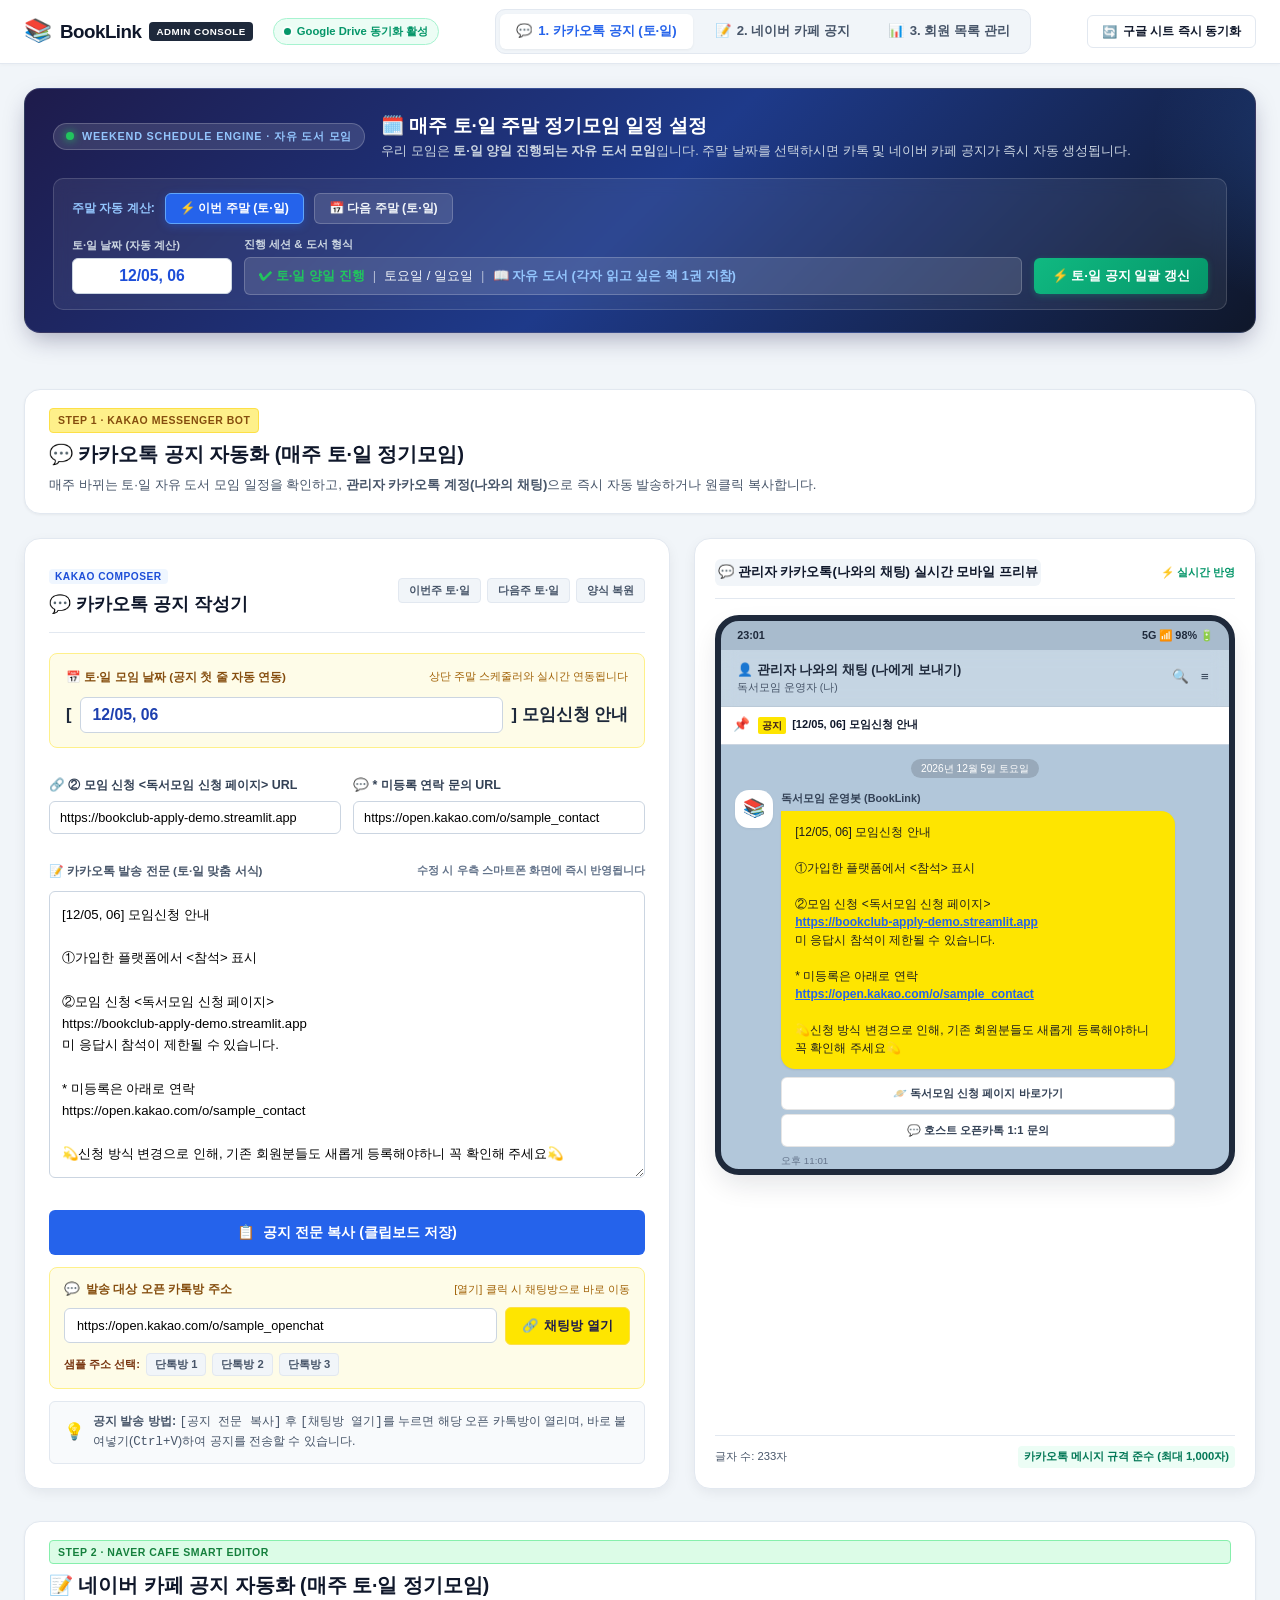
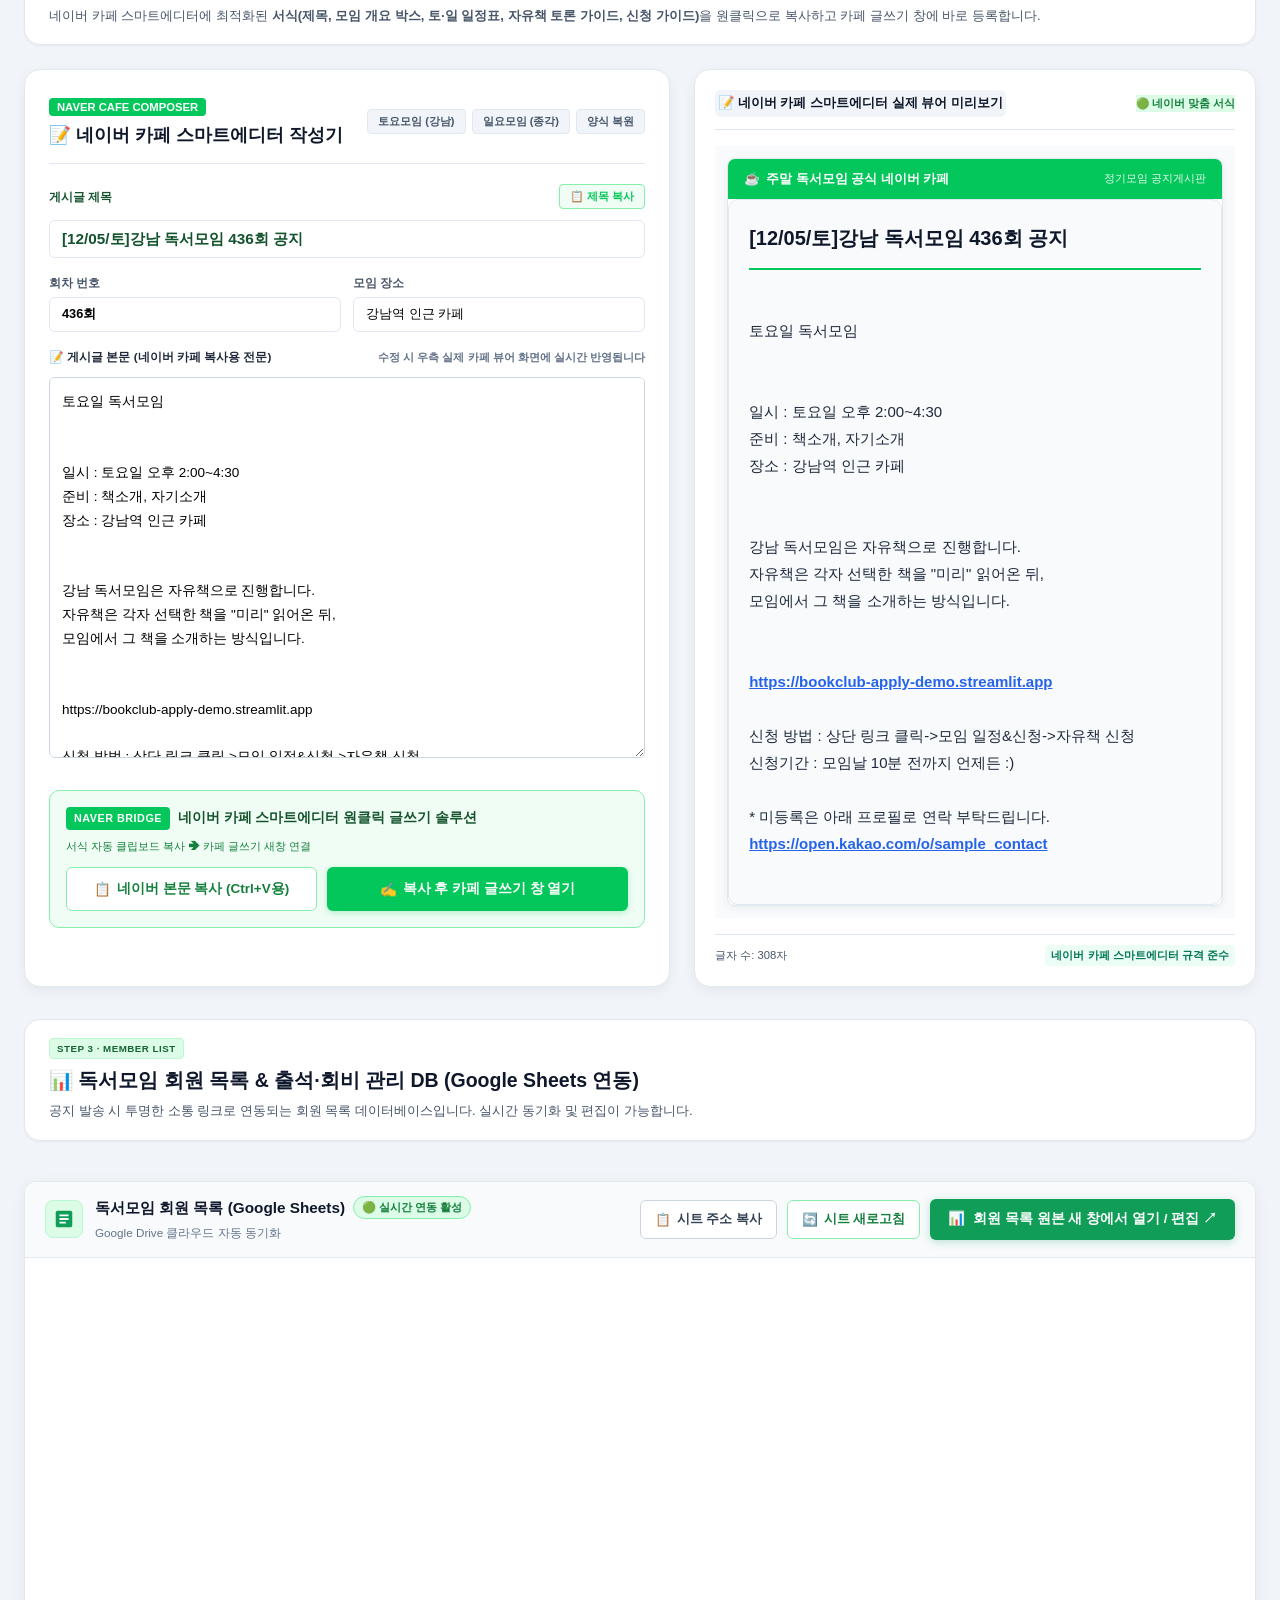
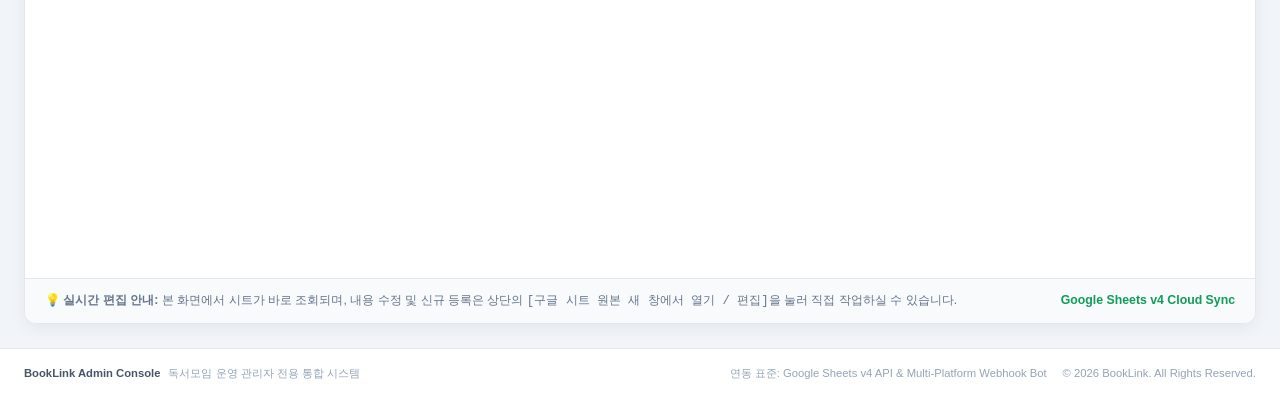
==== commit ce2db27e: "feat: 카카오톡 앱 열기 대신 오픈 카톡방 샘플 주소 입력 및 채팅방 열기 기능 적용" ====
--- a/index_all_in_one.html
+++ b/index_all_in_one.html
@@ -1,4 +1,4 @@
-﻿<!DOCTYPE html>
+<!DOCTYPE html>
 <html lang="ko">
 <head>
   <meta charset="UTF-8">
@@ -2559,6 +2559,389 @@
   display: inline-flex;
   align-items: center;
   gap: 6px;
+}
+
+/* ==========================================================================
+   WEEKLY WEEKEND (SAT/SUN) MASTER SCHEDULER BAR
+   ========================================================================== */
+.weekend-master-bar {
+  background: linear-gradient(135deg, #1e1b4b 0%, #1e3a8a 50%, #0f172a 100%);
+  color: #ffffff;
+  border-radius: var(--radius-lg);
+  padding: 22px 28px;
+  box-shadow: 0 10px 25px -5px rgba(30, 27, 75, 0.35);
+  margin-bottom: 24px;
+  border: 1px solid rgba(255, 255, 255, 0.12);
+  position: relative;
+  overflow: hidden;
+}
+
+.weekend-master-bar::after {
+  content: "";
+  position: absolute;
+  top: -50%;
+  right: -20%;
+  width: 350px;
+  height: 350px;
+  background: radial-gradient(circle, rgba(59, 130, 246, 0.25), transparent 70%);
+  pointer-events: none;
+}
+
+.master-bar-container {
+  display: flex;
+  flex-direction: column;
+  gap: 16px;
+  position: relative;
+  z-index: 1;
+}
+
+.master-bar-left {
+  display: flex;
+  align-items: center;
+  gap: 16px;
+  flex-wrap: wrap;
+}
+
+.master-badge {
+  display: inline-flex;
+  align-items: center;
+  gap: 8px;
+  background: rgba(255, 255, 255, 0.12);
+  border: 1px solid rgba(255, 255, 255, 0.2);
+  padding: 4px 12px;
+  border-radius: 999px;
+  font-size: 0.72rem;
+  letter-spacing: 0.8px;
+  color: #93c5fd;
+}
+
+.pulse-dot {
+  width: 8px;
+  height: 8px;
+  background: #22c55e;
+  border-radius: 50%;
+  box-shadow: 0 0 8px #22c55e;
+  animation: pulseDot 2s infinite;
+}
+
+@keyframes pulseDot {
+  0% { transform: scale(0.95); box-shadow: 0 0 0 0 rgba(34, 197, 94, 0.7); }
+  70% { transform: scale(1); box-shadow: 0 0 0 8px rgba(34, 197, 94, 0); }
+  100% { transform: scale(0.95); box-shadow: 0 0 0 0 rgba(34, 197, 94, 0); }
+}
+
+.master-title-box h3 {
+  font-size: 1.25rem;
+  font-weight: 800;
+  margin-bottom: 2px;
+  color: #ffffff;
+}
+
+.master-title-box p {
+  font-size: 0.84rem;
+  color: #cbd5e1;
+}
+
+.master-bar-controls {
+  display: flex;
+  flex-direction: column;
+  gap: 12px;
+  background: rgba(255, 255, 255, 0.07);
+  border: 1px solid rgba(255, 255, 255, 0.15);
+  border-radius: var(--radius-md);
+  padding: 14px 18px;
+  backdrop-filter: blur(8px);
+}
+
+.quick-weekend-buttons {
+  display: flex;
+  align-items: center;
+  gap: 10px;
+  flex-wrap: wrap;
+}
+
+.control-label {
+  font-size: 0.82rem;
+  font-weight: 700;
+  color: #93c5fd;
+}
+
+.btn-quick-week {
+  background: rgba(255, 255, 255, 0.12);
+  color: #f1f5f9;
+  border: 1px solid rgba(255, 255, 255, 0.2);
+  padding: 6px 14px;
+  border-radius: 6px;
+  font-size: 0.82rem;
+  font-weight: 600;
+  cursor: pointer;
+  transition: all 0.2s ease;
+}
+
+.btn-quick-week:hover {
+  background: rgba(255, 255, 255, 0.22);
+  color: #ffffff;
+  border-color: rgba(255, 255, 255, 0.35);
+}
+
+.btn-quick-week.active {
+  background: #2563eb;
+  color: #ffffff;
+  border-color: #60a5fa;
+  box-shadow: 0 2px 8px rgba(37, 99, 235, 0.4);
+}
+
+.master-inputs-row {
+  display: flex;
+  align-items: flex-end;
+  gap: 12px;
+  flex-wrap: wrap;
+}
+
+.master-field {
+  display: flex;
+  flex-direction: column;
+  gap: 4px;
+}
+
+.master-field label {
+  font-size: 0.75rem;
+  font-weight: 700;
+  color: #cbd5e1;
+}
+
+.master-field input,
+.master-field select {
+  background: #ffffff;
+  color: #0f172a;
+  border: 1px solid #cbd5e1;
+  padding: 8px 12px;
+  border-radius: 6px;
+  font-size: 0.88rem;
+  outline: none;
+  transition: border-color 0.15s ease;
+}
+
+.master-field input:focus,
+.master-field select:focus {
+  border-color: #3b82f6;
+  box-shadow: 0 0 0 3px rgba(59, 130, 246, 0.2);
+}
+
+.btn-apply-all {
+  background: linear-gradient(135deg, #10b981, #059669);
+  color: #ffffff;
+  border: none;
+  padding: 9px 18px;
+  border-radius: 6px;
+  font-size: 0.88rem;
+  font-weight: 700;
+  cursor: pointer;
+  display: inline-flex;
+  align-items: center;
+  gap: 6px;
+  box-shadow: 0 2px 6px rgba(16, 185, 129, 0.3);
+  transition: all 0.2s ease;
+  white-space: nowrap;
+}
+
+.btn-apply-all:hover {
+  background: linear-gradient(135deg, #059669, #047857);
+  transform: translateY(-1px);
+}
+
+/* ==========================================================================
+   NAVER CAFE SMART EDITOR PREVIEW STYLES
+   ========================================================================== */
+.naver-cafe-view-container {
+  background: #ffffff;
+  border: 1px solid #e2e8f0;
+  border-radius: 8px;
+  box-shadow: 0 2px 8px rgba(0, 0, 0, 0.05);
+}
+
+.naver-post-box {
+  background: #f8fafc;
+  border-left: 4px solid #03c75a;
+  border-radius: 4px;
+  padding: 14px 18px;
+  margin: 14px 0;
+  font-size: 0.9rem;
+  line-height: 1.65;
+}
+
+.naver-post-box strong {
+  color: #047857;
+}
+
+.naver-schedule-grid {
+  display: grid;
+  grid-template-columns: 1fr 1fr;
+  gap: 12px;
+  margin: 14px 0;
+}
+
+.naver-schedule-card {
+  background: #ffffff;
+  border: 1px solid #bbf7d0;
+  border-radius: 8px;
+  padding: 12px 14px;
+}
+
+.naver-schedule-card.sat {
+  border-top: 3px solid #2563eb;
+}
+
+.naver-schedule-card.sun {
+  border-top: 3px solid #dc2626;
+}
+
+.naver-schedule-card h4 {
+  font-size: 0.92rem;
+  font-weight: 800;
+  margin-bottom: 6px;
+}
+
+.naver-schedule-card.sat h4 { color: #1d4ed8; }
+.naver-schedule-card.sun h4 { color: #b91c1c; }
+
+.naver-questions-box {
+  background: #f0fdf4;
+  border: 1px solid #86efac;
+  border-radius: 8px;
+  padding: 14px 16px;
+  margin: 14px 0;
+}
+
+.naver-questions-box h4 {
+  font-size: 0.92rem;
+  font-weight: 800;
+  color: #14532d;
+  margin-bottom: 8px;
+  display: flex;
+  align-items: center;
+  gap: 6px;
+}
+
+.naver-questions-box ol {
+  padding-left: 20px;
+  margin: 0;
+  font-size: 0.88rem;
+  color: #166534;
+  line-height: 1.6;
+}
+
+.naver-questions-box ol li {
+  margin-bottom: 6px;
+}
+
+/* ==========================================================================
+   WEEKLY CURRICULUM CARDS GRID
+   ========================================================================== */
+.curriculum-card {
+  background: #ffffff;
+  border: 1px solid var(--border);
+  border-radius: var(--radius-md);
+  padding: 18px;
+  box-shadow: var(--shadow-sm);
+  display: flex;
+  flex-direction: column;
+  justify-content: space-between;
+  gap: 14px;
+  transition: all 0.2s ease;
+  position: relative;
+}
+
+.curriculum-card:hover {
+  transform: translateY(-2px);
+  border-color: #3b82f6;
+  box-shadow: var(--shadow-md);
+}
+
+.curriculum-card.current-active {
+  border: 2px solid #2563eb;
+  background: #f8faff;
+}
+
+.curriculum-card-head {
+  display: flex;
+  justify-content: space-between;
+  align-items: center;
+}
+
+.cur-week-badge {
+  font-size: 0.75rem;
+  font-weight: 800;
+  padding: 3px 8px;
+  border-radius: 4px;
+  background: #eff6ff;
+  color: #1e40af;
+  border: 1px solid #bfdbfe;
+}
+
+.cur-active-badge {
+  font-size: 0.7rem;
+  font-weight: 700;
+  color: #059669;
+  background: #ecfdf5;
+  padding: 2px 6px;
+  border-radius: 4px;
+}
+
+.cur-book-title {
+  font-size: 1.05rem;
+  font-weight: 800;
+  color: #0f172a;
+  margin: 8px 0 2px;
+}
+
+.cur-book-author {
+  font-size: 0.82rem;
+  color: #64748b;
+  margin-bottom: 10px;
+}
+
+.cur-theme-box {
+  background: #f8fafc;
+  border: 1px solid #e2e8f0;
+  border-radius: 6px;
+  padding: 10px 12px;
+  font-size: 0.82rem;
+  color: #334155;
+  line-height: 1.5;
+}
+
+.cur-questions-list {
+  font-size: 0.78rem;
+  color: #475569;
+  padding-left: 18px;
+  margin: 8px 0 0;
+  display: flex;
+  flex-direction: column;
+  gap: 4px;
+}
+
+.btn-apply-curriculum {
+  width: 100%;
+  padding: 9px;
+  background: #ffffff;
+  color: #2563eb;
+  border: 1px solid #bfdbfe;
+  border-radius: 6px;
+  font-size: 0.85rem;
+  font-weight: 700;
+  cursor: pointer;
+  display: flex;
+  align-items: center;
+  justify-content: center;
+  gap: 6px;
+  transition: all 0.15s ease;
+}
+
+.btn-apply-curriculum:hover {
+  background: #2563eb;
+  color: #ffffff;
+  border-color: #2563eb;
 }
 
 </style>
@@ -2580,211 +2963,80 @@
         <span class="status-pill status-online" id="cloudSyncStatus">
           <span class="status-dot"></span> Google Drive 동기화 활성
         </span>
-        <span class="status-pill status-ready" id="botSessionStatus">
-          <span class="status-dot"></span> 자동화 봇 세션 준비완료
-        </span>
       </div>
     </div>
 
     <!-- 빠른 바로가기 탭 네비게이션 -->
     <nav class="console-nav" aria-label="관리자 기능 메뉴">
-      <a href="#section-credentials" class="nav-tab active" data-tab="credentials">
-        <span class="tab-icon">🔐</span> 1. API &amp; 계정 연동
-      </a>
-      <a href="#section-kakao" class="nav-tab" data-tab="kakao">
-        <span class="tab-icon">💬</span> 2. 카카오톡 공지
+      <a href="#section-kakao" class="nav-tab active" data-tab="kakao">
+        <span class="tab-icon">💬</span> 1. 카카오톡 공지 (토·일)
       </a>
       <a href="#section-board" class="nav-tab" data-tab="board">
-        <span class="tab-icon">📝</span> 3. 커뮤니티 공지
+        <span class="tab-icon">📝</span> 2. 네이버 카페 공지
       </a>
       <a href="#section-sheet" class="nav-tab" data-tab="sheet">
-        <span class="tab-icon">📊</span> 4. 회원 명단 관리
+        <span class="tab-icon">📊</span> 3. 회원 목록 관리
       </a>
     </nav>
 
     <div class="header-right">
-      <button type="button" class="btn-header-action" id="btnSyncGoogleNow" title="구글 드라이브와 즉시 동기화">
-        <span class="sync-icon">🔄</span> <span class="sync-text">즉시 동기화</span>
+      <button type="button" class="btn-header-action" id="btnSyncGoogleNow" title="구글 시트 회원 DB 즉시 동기화">
+        <span class="sync-icon">🔄</span> <span class="sync-text">구글 시트 즉시 동기화</span>
       </button>
-      <div class="admin-profile">
-        <span class="admin-avatar">호스트</span>
-        <span class="admin-name">운영자 모드</span>
-      </div>
     </div>
   </header>
 
-  <main class=
+  <main class="console-main">
 
     <!-- ===================================================================
-         STEP 1) 🔐 플랫폼별 자동 로그인 & API 인증 계정 설정
+         🗓️ MASTER SCHEDULER: 매주 토·일 주말 정기모임(자유 도서) 스케줄러 컨트롤 바
          =================================================================== -->
-    <section id="section-credentials" class="console-section active-section">
-      <div class="credentials-card">
-        <div class="credentials-header">
-          <div class="cred-title-box">
-            <span class="cred-badge">STEP 1 · AUTO-LOGIN BOT CREDENTIALS</span>
-            <h2>🔐 플랫폼별 자동 로그인 &amp; API 인증 계정 설정</h2>
-            <p>원클릭 공지 자동 전송을 위해 각 플랫폼의 <strong>아이디와 패스워드</strong>를 안전하게 연동합니다. <span class="text-hint">메신저(카카오톡)와 게시판 플랫폼으로 분리되어 인증 관리됩니다.</span></p>
+    <section class="weekend-master-bar" id="weekendMasterBar">
+      <div class="master-bar-container">
+        <div class="master-bar-left">
+          <div class="master-badge">
+            <span class="pulse-dot"></span>
+            <strong>WEEKEND SCHEDULE ENGINE · 자유 도서 모임</strong>
           </div>
-          <div class="cred-header-actions">
-            <button type="button" id="btnTestAllAccounts" class="btn-secondary-sm">
-              <span>⚡ 전체 계정 세션 유효성 검사</span>
-            </button>
-            <button type="button" id="btnSaveCredentials" class="btn-primary-sm">
-              <span>💾 계정 정보 안전 저장</span>
-            </button>
+          <div class="master-title-box">
+            <h3>🗓️ 매주 토·일 주말 정기모임 일정 설정</h3>
+            <p>우리 모임은 <strong>토·일 양일 진행되는 자유 도서 모임</strong>입니다. 주말 날짜를 선택하시면 카톡 및 네이버 카페 공지가 즉시 자동 생성됩니다.</p>
           </div>
         </div>
 
-        <!-- 메신저(카톡) vs 게시글(5대 플랫폼) 분리 그리드 -->
-        <div class="credentials-split-grid">
-          <!-- [좌측: 메신저 부문 - 카카오톡] -->
-          <div class="cred-column cred-messenger-col">
-            <div class="col-head messenger-head">
-              <span class="head-icon">💬</span>
-              <div>
-                <h3>메신저 채널 (실시간 알림 및 대화방)</h3>
-                <span class="head-sub">카카오톡 오픈채팅방 / 단체방 / 알림톡 봇 연동</span>
-              </div>
-              <span class="session-badge badge-active" id="badgeKakaoStatus">🟢 세션 정상</span>
-            </div>
-
-            <div class="cred-account-box kakao-cred-box">
-              <div class="platform-title-row">
-                <span class="platform-name kakao-name">🟡 카카오톡 (KakaoTalk Bot)</span>
-                <span class="api-tag">Kakao Open API &amp; Bot</span>
-              </div>
-              <div class="cred-form-grid">
-                <div class="cred-field">
-                  <label for="credKakaoId">카카오 계정 ID (이메일/전화번호)</label>
-                  <input type="text" id="credKakaoId" value="bookclub_master@kakao.com" placeholder="카카오 계정 이메일">
-                </div>
-                <div class="cred-field">
-                  <label for="credKakaoPw">비밀번호 / API Secret Key</label>
-                  <div class="pw-input-wrap">
-                    <input type="password" id="credKakaoPw" value="••••••••••••" placeholder="계정 비밀번호 또는 REST 키">
-                    <button type="button" class="btn-toggle-pw" title="비밀번호 보기">👁️</button>
-                  </div>
-                </div>
-                <div class="cred-field full-span">
-                  <label style="display:flex; justify-content:space-between; align-items:center; margin-bottom:6px;">
-                    <span>연동 대상 단톡방 / 오픈채팅방 링크 코드 (총 3개)</span>
-                    <span style="font-size:0.75rem; color:#64748b; font-weight:normal;">운영 단톡방 3곳 개별 링크 등록</span>
-                  </label>
-                  <div style="display:flex; flex-direction:column; gap:8px;">
-                    <div style="display:flex; align-items:center; gap:8px;">
-                      <span style="font-size:0.78rem; font-weight:700; color:#1e40af; background:#eff6ff; border:1px solid #bfdbfe; padding:6px 10px; border-radius:6px; min-width:70px; text-align:center;">단톡방 1</span>
-                      <input type="text" id="credKakaoRoom1" value="https://open.kakao.com/o/gBookClub2026_Room1" placeholder="단톡방 1 오픈채팅방 URL 또는 참여 코드" style="flex:1;">
-                    </div>
-                    <div style="display:flex; align-items:center; gap:8px;">
-                      <span style="font-size:0.78rem; font-weight:700; color:#1e40af; background:#eff6ff; border:1px solid #bfdbfe; padding:6px 10px; border-radius:6px; min-width:70px; text-align:center;">단톡방 2</span>
-                      <input type="text" id="credKakaoRoom2" value="https://open.kakao.com/o/gBookClub2026_Room2" placeholder="단톡방 2 오픈채팅방 URL 또는 참여 코드" style="flex:1;">
-                    </div>
-                    <div style="display:flex; align-items:center; gap:8px;">
-                      <span style="font-size:0.78rem; font-weight:700; color:#1e40af; background:#eff6ff; border:1px solid #bfdbfe; padding:6px 10px; border-radius:6px; min-width:70px; text-align:center;">단톡방 3</span>
-                      <input type="text" id="credKakaoRoom3" value="https://open.kakao.com/o/gBookClub2026_Room3" placeholder="단톡방 3 오픈채팅방 URL 또는 참여 코드" style="flex:1;">
-                    </div>
-                  </div>
-                </div>
-              </div>
-              <div class="channel-auth-actions">
-                <button type="button" class="btn-auth-test" data-platform="kakao">카톡 봇 세션 테스트</button>
-                <span class="auth-result-msg" id="msgKakaoTest">동기화 대기 중</span>
+        <div class="master-bar-controls">
+          <!-- 퀵 주차 이동 버튼 -->
+          <div class="quick-weekend-buttons">
+            <span class="control-label">주말 자동 계산:</span>
+            <button type="button" class="btn-quick-week active" id="btnWeekThis" data-offset="0">⚡ 이번 주말 (토·일)</button>
+            <button type="button" class="btn-quick-week" id="btnWeekNext" data-offset="1">📅 다음 주말 (토·일)</button>
+          </div>
+
+          <!-- 토·일 날짜 입력 및 공지 갱신 버튼 -->
+          <div class="master-inputs-row" style="align-items:center;">
+            <div class="master-field">
+              <label for="masterDateRange">토·일 날짜 (자동 계산)</label>
+              <div class="input-with-icon">
+                <input type="text" id="masterDateRange" value="10/03, 04" placeholder="예: 10/03, 04" style="width:160px; font-weight:800; font-size:1.05rem; color:#1d4ed8; text-align:center;">
               </div>
             </div>
-          </div>
-
-          <!-- [우측: 게시글 부문 - 커뮤니티 및 SNS 플랫폼] -->
-          <div class="cred-column cred-board-col">
-            <div class="col-head board-head">
-              <span class="head-icon">📝</span>
-              <div>
-                <h3>게시글 채널 (커뮤니티 모집글 및 피드 포스팅)</h3>
-                <span class="head-sub">소모임, 네이버 카페, 에브리타임, 당근, 인스타그램</span>
+
+            <div class="master-field" style="flex:1;">
+              <label>진행 세션 &amp; 도서 형식</label>
+              <div style="background:rgba(255,255,255,0.12); border:1px solid rgba(255,255,255,0.2); padding:8px 14px; border-radius:6px; font-size:0.88rem; color:#f1f5f9; display:flex; align-items:center; gap:8px;">
+                <span style="color:#22c55e; font-weight:700;">✔ 토·일 양일 진행</span>
+                <span style="opacity:0.6;">|</span>
+                <span>토요일 / 일요일</span>
+                <span style="opacity:0.6;">|</span>
+                <span style="color:#93c5fd; font-weight:600;">📖 자유 도서 (각자 읽고 싶은 책 1권 지참)</span>
               </div>
-              <span class="session-badge badge-active" id="badgeBoardStatus">🟢 5개 플랫폼 연결</span>
             </div>
 
-            <div class="cred-board-list">
-              <!-- 소모임 -->
-              <div class="cred-board-item">
-                <div class="board-item-header">
-                  <span class="badge-board somoim">소모임 앱</span>
-                  <span class="board-session-state">연결됨</span>
-                </div>
-                <div class="cred-row-inputs">
-                  <input type="text" id="credSomoimId" placeholder="소모임 ID" value="bookhost_kr">
-                  <div class="pw-input-wrap">
-                    <input type="password" id="credSomoimPw" placeholder="비밀번호" value="••••••••">
-                    <button type="button" class="btn-toggle-pw">👁️</button>
-                  </div>
-                  <input type="text" id="credSomoimClubId" placeholder="모임 고유번호" value="CLUB_92819">
-                </div>
-              </div>
-
-              <!-- 네이버 카페 -->
-              <div class="cred-board-item">
-                <div class="board-item-header">
-                  <span class="badge-board naver">네이버 카페/블로그</span>
-                  <span class="board-session-state">연결됨</span>
-                </div>
-                <div class="cred-row-inputs">
-                  <input type="text" id="credNaverId" placeholder="네이버 아이디" value="bookleader26">
-                  <div class="pw-input-wrap">
-                    <input type="password" id="credNaverPw" placeholder="비밀번호" value="••••••••">
-                    <button type="button" class="btn-toggle-pw">👁️</button>
-                  </div>
-                  <input type="text" id="credNaverBoard" placeholder="게시판 카테고리 ID" value="정기모임_공지게시판">
-                </div>
-              </div>
-
-              <!-- 당근마켓 모임 -->
-              <div class="cred-board-item">
-                <div class="board-item-header">
-                  <span class="badge-board daangn">당근마켓 모임</span>
-                  <span class="board-session-state">연결됨</span>
-                </div>
-                <div class="cred-row-inputs">
-                  <input type="text" id="credDaangnId" placeholder="당근 계정 ID" value="daangn_book_master">
-                  <div class="pw-input-wrap">
-                    <input type="password" id="credDaangnPw" placeholder="비밀번호" value="••••••••">
-                    <button type="button" class="btn-toggle-pw">👁️</button>
-                  </div>
-                  <input type="text" id="credDaangnDong" placeholder="지역 동네 설정" value="역삼1동/강남구">
-                </div>
-              </div>
-
-              <!-- 에브리타임 -->
-              <div class="cred-board-item">
-                <div class="board-item-header">
-                  <span class="badge-board everytime">에브리타임</span>
-                  <span class="board-session-state">연결됨</span>
-                </div>
-                <div class="cred-row-inputs">
-                  <input type="text" id="credEtaId" placeholder="에타 아이디" value="univ_reader26">
-                  <div class="pw-input-wrap">
-                    <input type="password" id="credEtaPw" placeholder="비밀번호" value="••••••••">
-                    <button type="button" class="btn-toggle-pw">👁️</button>
-                  </div>
-                  <input type="text" id="credEtaBoard" placeholder="게시판" value="동아리/소모임 게시판">
-                </div>
-              </div>
-
-              <!-- 인스타그램 -->
-              <div class="cred-board-item">
-                <div class="board-item-header">
-                  <span class="badge-board instagram">인스타그램 피드</span>
-                  <span class="board-session-state">연결됨</span>
-                </div>
-                <div class="cred-row-inputs">
-                  <input type="text" id="credInstaId" placeholder="인스타그램 ID (@)" value="@bookclub_transparent">
-                  <div class="pw-input-wrap">
-                    <input type="password" id="credInstaPw" placeholder="비밀번호" value="••••••••">
-                    <button type="button" class="btn-toggle-pw">👁️</button>
-                  </div>
-                  <input type="text" id="credInstaType" placeholder="포스팅 형식" value="피드 카드뉴스 캡션">
-                </div>
-              </div>
+            <div class="master-field">
+              <label>&nbsp;</label>
+              <button type="button" class="btn-apply-all" id="btnApplyAllNotices" title="카카오톡 & 네이버 카페 공지 동시 업데이트">
+                <span>⚡ 토·일 공지 일괄 갱신</span>
+              </button>
             </div>
           </div>
         </div>
@@ -2792,13 +3044,13 @@
     </section>
 
     <!-- ===================================================================
-         STEP 2) 💬 카카오톡 단톡방 / 오픈채팅방 공지 자동화
+         STEP 1) 💬 카카오톡 공지 자동화 (관리자 나와의 채팅 전송)
          =================================================================== -->
-    <section id="section-kakao" class="console-section">
+    <section id="section-kakao" class="console-section active-section">
       <div class="section-title-bar">
-        <span class="cred-badge kakao-badge">STEP 2 · KAKAO MESSENGER BOT</span>
-        <h2>💬 카카오톡 공지 전송</h2>
-        <p>카카오톡 단톡방 및 오픈채팅방에 최적화된 모바일 요약 알림을 즉시 발송하고 투표 폼과 상단 핀을 자동 설정합니다.</p>
+        <span class="cred-badge kakao-badge">STEP 1 · KAKAO MESSENGER BOT</span>
+        <h2>💬 카카오톡 공지 자동화 (매주 토·일 정기모임)</h2>
+        <p>매주 바뀌는 토·일 자유 도서 모임 일정을 확인하고, <strong>관리자 카카오톡 계정(나와의 채팅)</strong>으로 즉시 자동 발송하거나 원클릭 복사합니다.</p>
       </div>
 
       <div class="broadcast-main-grid">
@@ -2810,58 +3062,81 @@
               <h3>💬 카카오톡 공지 작성기</h3>
             </div>
             <div class="editor-head-actions">
-              <button type="button" id="btnDateThisWeek" class="btn-sample-tag">이번주 [09/19, 20]</button>
-              <button type="button" id="btnDateNextWeek" class="btn-sample-tag">다음주 [09/26, 27]</button>
+              <button type="button" id="btnDateThisWeek" class="btn-sample-tag">이번주 토·일</button>
+              <button type="button" id="btnDateNextWeek" class="btn-sample-tag">다음주 토·일</button>
               <button type="button" id="btnResetKakaoTpl" class="btn-sample-tag" title="기본 공지 서식 복원">양식 복원</button>
             </div>
           </div>
 
           <form id="kakaoNoticeForm" class="notice-admin-form" onsubmit="return false;">
-            <!-- 날짜만 변경되는 핵심 입력부 -->
+            <!-- 날짜 & 회차 입력부 -->
             <div class="form-group" style="background:#fefce8; border:1px solid #fef08a; padding:14px 16px; border-radius:8px;">
               <label for="kakaoDate" style="color:#854d0e; font-weight:700; display:flex; justify-content:space-between; align-items:center; margin-bottom:6px;">
-                <span>📅 모임 일정 / 날짜 입력 (맨 윗줄 자동 반영)</span>
-                <span style="font-size:0.75rem; color:#a16207; font-weight:normal;">날짜 수정 시 공지 첫 줄이 즉시 변경됩니다</span>
+                <span>📅 토·일 모임 날짜 (공지 첫 줄 자동 연동)</span>
+                <span style="font-size:0.75rem; color:#a16207; font-weight:normal;">상단 주말 스케줄러와 실시간 연동됩니다</span>
               </label>
               <div style="display:flex; align-items:center; gap:8px;">
                 <span style="font-weight:800; font-size:1.1rem; color:#1e293b;">[</span>
-                <input type="text" id="kakaoDate" value="09/19, 20" placeholder="예: 09/19, 20" style="font-weight:700; font-size:1.05rem; color:#1e40af; flex:1; padding:8px 12px; border:1px solid #cbd5e1; border-radius:6px; background:#ffffff;" required>
+                <input type="text" id="kakaoDate" value="10/03, 04" placeholder="예: 10/03, 04" style="font-weight:700; font-size:1.05rem; color:#1e40af; flex:1; padding:8px 12px; border:1px solid #cbd5e1; border-radius:6px; background:#ffffff;" required>
                 <span style="font-weight:800; font-size:1.1rem; color:#1e293b;">] 모임신청 안내</span>
               </div>
             </div>
 
-            <!-- 실제 카카오톡 공지 전문 템플릿 (직접 수정도 가능) -->
+            <!-- 신청 URL & 연락 URL 설정부 (수업/데모용 가명 URL) -->
+            <div class="form-grid-2" style="margin-top:12px; margin-bottom:12px;">
+              <div class="form-group">
+                <label for="kakaoApplyUrl" style="font-size:0.83rem; font-weight:700; color:#334155;">🔗 ② 모임 신청 &lt;독서모임 신청 페이지&gt; URL</label>
+                <input type="text" id="kakaoApplyUrl" value="https://bookclub-apply-demo.streamlit.app" placeholder="예: https://bookclub-apply-demo.streamlit.app" style="font-size:0.85rem; padding:8px 10px; border:1px solid #cbd5e1; border-radius:6px; background:#ffffff;">
+              </div>
+              <div class="form-group">
+                <label for="kakaoContactUrl" style="font-size:0.83rem; font-weight:700; color:#334155;">💬 * 미등록 연락 문의 URL</label>
+                <input type="text" id="kakaoContactUrl" value="https://open.kakao.com/o/sample_contact" placeholder="예: https://open.kakao.com/o/sample_contact" style="font-size:0.85rem; padding:8px 10px; border:1px solid #cbd5e1; border-radius:6px; background:#ffffff;">
+              </div>
+            </div>
+
+            <!-- 실제 카카오톡 공지 전문 템플릿 -->
             <div class="form-group">
               <label for="kakaoNoticeText" style="display:flex; justify-content:space-between; align-items:center; margin-bottom:6px;">
-                <span>📝 카카오톡 공지 전문 (실제 운영 양식)</span>
-                <span style="font-size:0.75rem; color:#64748b;">필요시 본문 문구나 링크를 직접 수정할 수 있습니다</span>
+                <span>📝 카카오톡 발송 전문 (토·일 맞춤 서식)</span>
+                <span style="font-size:0.75rem; color:#64748b;">수정 시 우측 스마트폰 화면에 즉시 반영됩니다</span>
               </label>
-              <textarea id="kakaoNoticeText" rows="12" style="font-family: 'Pretendard', sans-serif; font-size: 0.88rem; line-height: 1.65; white-space: pre-wrap; padding:12px; border:1px solid #cbd5e1; border-radius:6px; width:100%; box-sizing:border-box;" required>[09/19, 20] 모임신청 안내
- 
-①가입한 플랫폼에서 &lt;참석&gt; 표시 
- 
-②모임 신청 &lt;플래닛 신청 페이지&gt;
-https://bookclubplanet26.streamlit.app/
-미 응답시 참석이 제한될 수 있습니다.
-
-* 미등록은 아래로 연락
-https://open.kakao.com/o/sWLBJTue
-
-💫신청 방식 변경으로 인해, 기존 회원분들도 새롭게 등록해야하니 꼭 확인해 주세요💫</textarea>
+              <textarea id="kakaoNoticeText" rows="12" style="font-family: 'Pretendard', sans-serif; font-size: 0.88rem; line-height: 1.65; white-space: pre-wrap; padding:12px; border:1px solid #cbd5e1; border-radius:6px; width:100%; box-sizing:border-box;" required></textarea>
             </div>
 
-            <!-- 발송 & 복사 퀵 액션 버튼 그룹 -->
+            <!-- 발송 & 복사 퀵 액션 영역 -->
             <div class="form-action-wrap" style="display:flex; flex-direction:column; gap:12px; margin-top:16px;">
-              <div style="display:grid; grid-template-columns: 1fr 1fr; gap:12px;">
-                <button type="button" id="btnCopyKakao" class="btn-sheet-primary" style="padding:14px; font-weight:700; font-size:0.95rem; justify-content:center; display:flex; align-items:center; gap:8px; cursor:pointer; background:#2563eb; color:#ffffff; border:none; border-radius:6px;">
-                  <span>📋</span> <span>공지 전문 복사 (단톡방 붙여넣기)</span>
-                </button>
-                <button type="button" id="btnOpenKakaoApp" class="btn-sheet-tool" style="padding:14px; font-weight:700; font-size:0.95rem; justify-content:center; display:flex; align-items:center; gap:8px; border:1px solid #fde047; background:#fee500; color:#1e1b4b; border-radius:6px; cursor:pointer;">
-                  <span>💬</span> <span>카카오톡 앱 열기 / 공유</span>
-                </button>
+              <!-- 1) 공지 전문 복사 버튼 -->
+              <button type="button" id="btnCopyKakao" class="btn-sheet-primary" style="padding:13px; font-weight:700; font-size:0.95rem; justify-content:center; display:flex; align-items:center; gap:8px; cursor:pointer; background:#2563eb; color:#ffffff; border:none; border-radius:6px; width:100%;">
+                <span>📋</span> <span>공지 전문 복사 (클립보드 저장)</span>
+              </button>
+
+              <!-- 2) 오픈 카톡방 주소 입력 및 바로 열기 -->
+              <div style="background:#fefce8; border:1px solid #fef08a; border-radius:8px; padding:12px 14px;">
+                <div style="display:flex; justify-content:space-between; align-items:center; margin-bottom:8px;">
+                  <label for="openKakaoUrl" style="font-size:0.83rem; font-weight:700; color:#854d0e; margin:0; display:flex; align-items:center; gap:6px;">
+                    <span>💬</span> <span>발송 대상 오픈 카톡방 주소</span>
+                  </label>
+                  <span style="font-size:0.75rem; color:#a16207;">[열기] 클릭 시 채팅방으로 바로 이동</span>
+                </div>
+                <div style="display:flex; gap:8px; align-items:center;">
+                  <input type="text" id="openKakaoUrl" value="https://open.kakao.com/o/sample_openchat" placeholder="예: https://open.kakao.com/o/sample_openchat" style="flex:1; font-size:0.85rem; padding:9px 12px; border:1px solid #cbd5e1; border-radius:6px; background:#ffffff;">
+                  <button type="button" id="btnOpenKakaoRoom" class="btn-sheet-tool" style="padding:9px 16px; font-weight:700; font-size:0.88rem; justify-content:center; display:inline-flex; align-items:center; gap:6px; border:1px solid #fde047; background:#fee500; color:#1e1b4b; border-radius:6px; cursor:pointer; white-space:nowrap;">
+                    <span>🔗</span> <span>채팅방 열기</span>
+                  </button>
+                </div>
+
+                <!-- 단톡방 3곳 샘플 프리셋 선택 -->
+                <div style="display:flex; gap:6px; margin-top:8px; align-items:center; flex-wrap:wrap;">
+                  <span style="font-size:0.75rem; color:#78350f; font-weight:600;">샘플 주소 선택:</span>
+                  <button type="button" class="btn-sample-tag btn-room-preset" data-url="https://open.kakao.com/o/sample_room1" style="font-size:0.75rem; padding:3px 8px; cursor:pointer;">단톡방 1</button>
+                  <button type="button" class="btn-sample-tag btn-room-preset" data-url="https://open.kakao.com/o/sample_room2" style="font-size:0.75rem; padding:3px 8px; cursor:pointer;">단톡방 2</button>
+                  <button type="button" class="btn-sample-tag btn-room-preset" data-url="https://open.kakao.com/o/sample_room3" style="font-size:0.75rem; padding:3px 8px; cursor:pointer;">단톡방 3</button>
+                </div>
               </div>
+
+              <!-- 안내 가이드 -->
               <div style="font-size:0.83rem; color:#475569; background:#f8fafc; padding:10px 14px; border-radius:6px; border:1px solid #e2e8f0; display:flex; align-items:center; gap:8px;">
-                <span style="font-size:1.1rem;">💡</span> <span><strong>단톡방 3곳 발송 팁:</strong> <code>[공지 전문 복사]</code> 클릭 후, 카카오톡 3개 단톡방에 각각 <code>Ctrl + V</code> (붙여넣기) 하시면 가장 빠르고 안전하게 발송됩니다.</span>
+                <span style="font-size:1.1rem;">💡</span> <span><strong>공지 발송 방법:</strong> <code>[공지 전문 복사]</code> 후 <code>[채팅방 열기]</code>를 누르면 해당 오픈 카톡방이 열리며, 바로 붙여넣기(<code>Ctrl+V</code>)하여 공지를 전송할 수 있습니다.</span>
               </div>
             </div>
           </form>
@@ -2871,7 +3146,7 @@
         <div class="preview-panel-card">
           <div class="preview-mode-switch">
             <div class="mode-buttons">
-              <span class="preview-fixed-tag">💬 카카오톡 스마트폰 모바일 실시간 프리뷰</span>
+              <span class="preview-fixed-tag">💬 관리자 카카오톡(나와의 채팅) 실시간 모바일 프리뷰</span>
             </div>
             <span class="preview-sync-tag">⚡ 실시간 반영</span>
           </div>
@@ -2884,8 +3159,8 @@
               </div>
               <div class="kt-chat-header">
                 <div class="kt-chat-info">
-                  <strong>📖 [정기] 2026 주말 독서모임 단톡방</strong>
-                  <span class="kt-chat-members">18명 참여 중</span>
+                  <strong>👤 관리자 나와의 채팅 (나에게 보내기)</strong>
+                  <span class="kt-chat-members">독서모임 운영자 (나)</span>
                 </div>
                 <div class="kt-header-icons">🔍 ≡</div>
               </div>
@@ -2894,12 +3169,12 @@
                 <span class="pin-icon">📌</span>
                 <div class="pin-text">
                   <span class="pin-label">공지</span>
-                  <strong id="ktPinTitle">[09/19, 20] 모임신청 안내</strong>
+                  <strong id="ktPinTitle">[10/03, 04] 모임신청 안내</strong>
                 </div>
               </div>
 
               <div class="kt-messages-area">
-                <div class="kt-msg-date">2026년 9월 16일 수요일</div>
+                <div class="kt-msg-date" id="ktMsgDateText">오늘 날짜 (월요일)</div>
                 <div class="kt-msg-bubble-group">
                   <div class="kt-profile-avatar">📚</div>
                   <div class="kt-msg-content-box">
@@ -2908,10 +3183,10 @@
                       <!-- JS 렌더링 -->
                     </div>
                     <div class="kt-action-buttons">
-                      <a href="https://bookclubplanet26.streamlit.app/" target="_blank" rel="noopener noreferrer" class="kt-btn-action" style="text-decoration:none; display:flex; align-items:center; justify-content:center; gap:6px;">🪐 플래닛 신청 페이지 바로가기</a>
-                      <a href="https://open.kakao.com/o/sWLBJTue" target="_blank" rel="noopener noreferrer" class="kt-btn-action" style="text-decoration:none; display:flex; align-items:center; justify-content:center; gap:6px;">💬 오픈카톡 문의하기</a>
+                      <a href="https://bookclub-apply-demo.streamlit.app" target="_blank" rel="noopener noreferrer" class="kt-btn-action" id="ktBtnPreviewApply" style="text-decoration:none; display:flex; align-items:center; justify-content:center; gap:6px;">🪐 독서모임 신청 페이지 바로가기</a>
+                      <a href="https://open.kakao.com/o/sample_contact" target="_blank" rel="noopener noreferrer" class="kt-btn-action" id="ktBtnPreviewContact" style="text-decoration:none; display:flex; align-items:center; justify-content:center; gap:6px;">💬 호스트 오픈카톡 1:1 문의</a>
                     </div>
-                    <span class="kt-time-stamp" id="ktTimeStamp">오후 2:05</span>
+                    <span class="kt-time-stamp" id="ktTimeStamp">오후 2:00</span>
                   </div>
                 </div>
               </div>
@@ -2919,491 +3194,180 @@
           </div>
 
           <div class="preview-footer-meta">
-            <span id="kakaoCharStats">글자 수: 320자</span>
+            <span id="kakaoCharStats">글자 수: 380자</span>
             <span class="preview-spec-badge">카카오톡 메시지 규격 준수 (최대 1,000자)</span>
           </div>
         </div>
       </div>
-
     </section>
 
     <!-- ===================================================================
-         기능 3) 📝 커뮤니티 게시글 공지 자동화 (소모임/네이버/당근/에타/인스타)
+         STEP 2) 📝 네이버 카페 스마트에디터 공지 자동화 (토·일 주말 모임)
          =================================================================== -->
     <section id="section-board" class="console-section">
       <div class="section-title-bar">
-        <span class="cred-badge board-badge">COMMUNITY NOTICE</span>
-        <h2>📝 커뮤니티 게시글 공지 전송</h2>
-        <p>소모임 정모, 네이버 카페, 당근 동네생활, 에브리타임, 인스타그램에 맞춘 상세 포스팅을 플랫폼 규격에 맞추어 일괄 등록합니다.</p>
+        <span class="cred-badge naver-top-badge" style="background:#dcfce7; color:#15803d; border:1px solid #86efac;">STEP 2 · NAVER CAFE SMART EDITOR</span>
+        <h2>📝 네이버 카페 공지 자동화 (매주 토·일 정기모임)</h2>
+        <p>네이버 카페 스마트에디터에 최적화된 <strong>서식(제목, 모임 개요 박스, 토·일 일정표, 자유책 토론 가이드, 신청 가이드)</strong>을 원클릭으로 복사하고 카페 글쓰기 창에 바로 등록합니다.</p>
       </div>
 
       <div class="broadcast-main-grid">
-        <!-- [좌측: 커뮤니티 게시글 작성기] -->
+        <!-- [좌측: 네이버 카페 공지 작성기] -->
         <div class="editor-panel-card">
           <div class="editor-head">
             <div>
-              <span class="section-badge-blue">BOARD COMPOSER</span>
-              <h3>📝 커뮤니티 게시글 작성기</h3>
+              <span class="section-badge-naver" style="background:#03c75a; color:#ffffff; font-weight:800; font-size:0.75rem; padding:3px 8px; border-radius:4px;">NAVER CAFE COMPOSER</span>
+              <h3>📝 네이버 카페 스마트에디터 작성기</h3>
             </div>
             <div class="editor-head-actions">
-              <button type="button" id="btnSampleBoard1" class="btn-sample-tag">샘플 (정기모임 게시글)</button>
+              <button type="button" id="btnNaverDaySat" class="btn-sample-tag active" style="font-weight:700;">토요모임 (강남)</button>
+              <button type="button" id="btnNaverDaySun" class="btn-sample-tag" style="font-weight:700;">일요모임 (종각)</button>
+              <button type="button" id="btnResetNaverTpl" class="btn-sample-tag" title="기본 공지 서식 복원">양식 복원</button>
             </div>
           </div>
 
-          <form id="boardNoticeForm" class="notice-admin-form">
+          <form id="boardNoticeForm" class="notice-admin-form" onsubmit="return false;">
+            <!-- 제목 입력 & 제목 복사 -->
             <div class="form-group">
-              <label for="boardTitle">게시글 제목</label>
-              <input type="text" id="boardTitle" value="[제14회 북클럽] '도둑맞은 집중력' 함께 읽고 대화하기" required>
+              <div style="display:flex; justify-content:space-between; align-items:center; margin-bottom:6px;">
+                <label for="boardTitle" style="font-weight:700; color:#14532d; margin:0;">게시글 제목</label>
+                <button type="button" id="btnCopyBoardTitle" class="btn-sample-tag" style="color:#03c75a; border-color:#86efac; background:#f0fdf4; cursor:pointer;">📋 제목 복사</button>
+              </div>
+              <input type="text" id="boardTitle" value="[10/03/토]강남 독서모임 436회 공지" style="font-weight:700; font-size:1.02rem; color:#14532d;" required>
             </div>
 
+            <!-- 회차 & 장소 간편 설정 -->
             <div class="form-grid-2">
               <div class="form-group">
-                <label for="boardBook">선정 도서</label>
-                <input type="text" id="boardBook" value="도둑맞은 집중력 (요한 하리)" required>
+                <label for="boardRound">회차 번호</label>
+                <input type="text" id="boardRound" value="436회" placeholder="예: 436회" style="font-weight:700;">
               </div>
               <div class="form-group">
-                <label for="boardDateTime">모임 일시</label>
-                <input type="text" id="boardDateTime" value="2026년 9월 19일 (토) 오후 2:00 ~ 4:30" required>
+                <label for="boardPlace">모임 장소</label>
+                <input type="text" id="boardPlace" value="강남역 인근 카페" placeholder="예: 강남역 인근 카페">
               </div>
             </div>
 
-            <div class="form-grid-2">
-              <div class="form-group">
-                <label for="boardPlace">모임 장소</label>
-                <input type="text" id="boardPlace" value="강남역 북카페 '생각의 숲' 3번 룸 (스터디룸 B)" required>
+            <!-- 게시글 본문 (직접 편집 가능) -->
+            <div class="form-group">
+              <label for="boardBody" style="display:flex; justify-content:space-between; align-items:center; margin-bottom:6px;">
+                <span style="font-weight:700; color:#1e293b;">📝 게시글 본문 (네이버 카페 복사용 전문)</span>
+                <span style="font-size:0.75rem; color:#64748b;">수정 시 우측 실제 카페 뷰어 화면에 실시간 반영됩니다</span>
+              </label>
+              <textarea id="boardBody" rows="15" style="font-family:'Pretendard',sans-serif; font-size:0.9rem; line-height:1.75; white-space:pre-wrap; padding:12px; border:1px solid #cbd5e1; border-radius:6px; width:100%; box-sizing:border-box;" required></textarea>
+            </div>
+
+            <div class="naver-smart-actions" style="margin-top:16px; padding:16px; background:#f0fdf4; border:1px solid #86efac; border-radius:10px; display:flex; flex-direction:column; gap:12px;">
+              <div style="display:flex; justify-content:space-between; align-items:center; flex-wrap:wrap; gap:8px;">
+                <div style="display:flex; align-items:center; gap:8px;">
+                  <span style="background:#03c75a; color:#ffffff; font-size:0.72rem; font-weight:800; padding:3px 8px; border-radius:4px; letter-spacing:0.5px;">NAVER BRIDGE</span>
+                  <span style="font-size:0.9rem; font-weight:700; color:#14532d;">네이버 카페 스마트에디터 원클릭 글쓰기 솔루션</span>
+                </div>
+                <span style="font-size:0.75rem; color:#15803d;">서식 자동 클립보드 복사 ➔ 카페 글쓰기 새창 연결</span>
               </div>
-              <div class="form-group">
-                <label for="boardFee">참가비 / 준비물</label>
-                <input type="text" id="boardFee" value="10,000원 (대관료 및 음료 1잔 포함, 영수증 100% 공개)" required>
+              <div style="display:grid; grid-template-columns: 1fr 1.2fr; gap:10px;">
+                <button type="button" id="btnCopyNaverRich" class="btn-sheet-tool" style="padding:12px; font-size:0.9rem; background:#ffffff; color:#15803d; border:1px solid #86efac; border-radius:6px; cursor:pointer; font-weight:700; display:flex; align-items:center; justify-content:center; gap:6px;">
+                  <span>📋</span> <span>네이버 본문 복사 (Ctrl+V용)</span>
+                </button>
+                <button type="button" id="btnOpenNaverWriteDirect" class="btn-sheet-primary" style="padding:12px; font-size:0.9rem; background:#03c75a; color:#ffffff; border:none; border-radius:6px; cursor:pointer; font-weight:700; display:flex; align-items:center; justify-content:center; gap:6px; box-shadow: 0 2px 6px rgba(3, 199, 90, 0.25);">
+                  <span>✍️</span> <span>복사 후 카페 글쓰기 창 열기</span>
+                </button>
               </div>
-            </div>
-
-            <div class="form-group">
-              <label for="boardBody">상세 발제문 및 모임 소개글 (게시글 본문)</label>
-              <textarea id="boardBody" rows="5">스마트폰과 알고리즘의 유혹 속에서 우리의 집중력은 왜 흐려졌을까요?
-가장 인상 깊었던 챕터 1곳과 함께 나누고 싶은 질문 1개를 준비해 와주세요!
-
-모임 진행 순서:
-1. 아이스브레이킹 및 도서 한줄평 (20분)
-2. 발제 질문 중심 자유 토론 (80분)
-3. 다음 모임 도서 추천 및 마무리 (20분)
-
-* 모임 후 출석 및 회계 내역은 구글 시트를 통해 회원 전원에게 투명하게 공개됩니다.</textarea>
-            </div>
-
-            <div class="form-section-divider"></div>
-            <div class="form-section-title board-title">
-              <span>📝 배포할 커뮤니티 채널 선택</span>
-            </div>
-            <div class="channel-select-box board-box">
-              <div class="board-checkbox-grid">
-                <label class="channel-checkbox-label">
-                  <input type="checkbox" id="chkSomoim" name="sendBoardChannels" value="somoim" checked>
-                  <span class="custom-checkbox"></span>
-                  <span class="chk-text">소모임 정모 등록</span>
-                </label>
-                <label class="channel-checkbox-label">
-                  <input type="checkbox" id="chkNaver" name="sendBoardChannels" value="naver" checked>
-                  <span class="custom-checkbox"></span>
-                  <span class="chk-text">네이버 카페 글쓰기</span>
-                </label>
-                <label class="channel-checkbox-label">
-                  <input type="checkbox" id="chkDaangn" name="sendBoardChannels" value="daangn" checked>
-                  <span class="custom-checkbox"></span>
-                  <span class="chk-text">당근 동네모임 공지</span>
-                </label>
-                <label class="channel-checkbox-label">
-                  <input type="checkbox" id="chkEta" name="sendBoardChannels" value="everytime" checked>
-                  <span class="custom-checkbox"></span>
-                  <span class="chk-text">에브리타임 게시글</span>
-                </label>
-                <label class="channel-checkbox-label">
-                  <input type="checkbox" id="chkInsta" name="sendBoardChannels" value="instagram" checked>
-                  <span class="custom-checkbox"></span>
-                  <span class="chk-text">인스타그램 피드 캡션</span>
-                </label>
-              </div>
-              <div class="sub-options-box">
-                <label class="sub-option"><input type="checkbox" id="optBoardMarkdown" checked> 마크다운 서식 자동 변환 및 가독성 최적화</label>
-                <label class="sub-option"><input type="checkbox" id="optBoardHashtags" checked> 북클럽 핵심 해시태그 자동 부여</label>
-                <label class="sub-option"><input type="checkbox" id="optBoardSheetLink" checked> 구글 시트 투명 공개 링크 첨부</label>
-              </div>
-            </div>
-
-            <div class="form-action-wrap">
-              <button type="button" id="btnSendBoard" class="btn-execute-broadcast">
-                <span class="btn-rocket">📝</span>
-                <span class="btn-main-txt">선택 커뮤니티 게시판 일괄 등록 실행</span>
-                <span class="btn-sub-txt">5대 플랫폼 규격 변환 ➔ 봇 자동 포스팅</span>
-              </button>
             </div>
           </form>
         </div>
 
-        <!-- [우측: 커뮤니티 플랫폼별 탭 프리뷰] -->
+        <!-- [우측: 네이버 카페 실제 게시글 스타일 프리뷰] -->
         <div class="preview-panel-card">
           <div class="preview-mode-switch">
             <div class="mode-buttons">
-              <span class="preview-fixed-tag">📝 커뮤니티 플랫폼별 실시간 미리보기</span>
+              <span class="preview-fixed-tag">📝 네이버 카페 스마트에디터 실제 뷰어 미리보기</span>
             </div>
-            <span class="preview-sync-tag">⚡ 서식 최적화</span>
+            <span class="preview-sync-tag" style="background:#dcfce7; color:#15803d; border-color:#86efac;">🟢 네이버 맞춤 서식</span>
           </div>
 
-          <div class="preview-screen-wrap" id="previewScreenBoard">
-            <div class="board-preview-container">
-              <div class="board-subtabs" id="boardSubtabGroup">
-                <button type="button" class="board-subtab active" data-board="somoim">소모임 정모</button>
-                <button type="button" class="board-subtab" data-board="naver">네이버 카페</button>
-                <button type="button" class="board-subtab" data-board="daangn">당근 동네모임</button>
-                <button type="button" class="board-subtab" data-board="everytime">에브리타임</button>
-                <button type="button" class="board-subtab" data-board="instagram">인스타그램 피드</button>
+          <div class="preview-screen-wrap" id="previewScreenBoard" style="background:#f8fafc; padding:12px;">
+            <div class="naver-cafe-view-container" style="background:#ffffff; border:1px solid #e2e8f0; border-radius:8px; overflow:hidden; box-shadow:0 2px 8px rgba(0,0,0,0.06);">
+              <!-- 네이버 카페 게시글 상단 헤더 -->
+              <div class="naver-cafe-header-bar" style="background:#03c75a; color:#ffffff; padding:10px 16px; display:flex; justify-content:space-between; align-items:center;">
+                <div style="font-size:0.85rem; font-weight:800; display:flex; align-items:center; gap:6px;">
+                  <span>☕</span> <span>주말 독서모임 공식 네이버 카페</span>
+                </div>
+                <span style="font-size:0.75rem; opacity:0.9;">정기모임 공지게시판</span>
               </div>
 
-              <div class="board-article-viewport" id="boardArticleContent">
+              <!-- 네이버 카페 글 본문 렌더링 뷰포트 -->
+              <div class="board-article-viewport" id="boardArticleContent" style="padding:20px; font-family:'Pretendard',sans-serif;">
                 <!-- JS 렌더링 -->
               </div>
             </div>
           </div>
 
           <div class="preview-footer-meta">
-            <span id="boardCharStats">글자 수: 540자</span>
-            <span class="preview-spec-badge" id="boardSpecBadge">소모임 규격 준수</span>
-          </div>
-        </div>
-      </div>
-
-      <!-- 커뮤니티 배포 터미널 콘솔 로그 -->
-      <div class="terminal-card" id="boardTerminalCard">
-        <div class="terminal-header">
-          <div class="terminal-title">
-            <span class="terminal-dots"><span class="dot red"></span><span class="dot yellow"></span><span class="dot green"></span></span>
-            <span class="terminal-name">community-bot@booklink: ~ /board/dispatch</span>
-          </div>
-          <div class="terminal-actions">
-            <span class="term-status-tag" id="boardTermStatusTag">대기 상태 (IDLE)</span>
-            <button type="button" class="btn-term-clear" id="btnClearBoardTerminal">콘솔 비우기</button>
-          </div>
-        </div>
-        <div class="terminal-body" id="boardTerminalLogBody">
-          <div class="term-line info">[SYSTEM] 커뮤니티 게시판 포스팅 봇 모듈 준비완료.</div>
-          <div class="term-line info">[READY] 5개 플랫폼(소모임, 네이버, 당근, 에타, 인스타) 인증 세션 정상 연결됨.</div>
-        </div>
-      </div>
-    </section>
-
-    <!-- ===================================================================
-         STEP 4) 📊 독서모임 회원 명단 & 출석·회비 관리 DB (Google Sheets)
-         =================================================================== -->
-    <section id="section-sheet" class="console-section">
-      <div class="section-title-bar">
-        <span class="badge-role sheet-badge" style="background:#dcfce7; color:#166534; border:1px solid #bbf7d0; display:inline-block; align-self:flex-start;">STEP 4 · MEMBER DATABASE</span>
-        <h2>📊 독서모임 회원 명단 &amp; 출석·회비 관리 DB (Google Sheets 연동)</h2>
-        <p>공지 발송 시 투명한 소통 링크로 연동되는 회원 출석 및 회비 납부 데이터베이스입니다. 실시간 동기화 및 편집이 가능합니다.</p>
-      </div>
-
-      <!-- 구글 시트 문서 메인 헤더 & 메뉴바 -->
-      <div class="sheet-app-container">
-        <!-- 1-1. 구글 시트 상단 타이틀 & 메뉴 영역 -->
-        <div class="sheet-doc-header">
-          <div class="sheet-doc-meta">
-            <div class="sheet-icon-google">
-              <svg viewBox="0 0 24 24" width="30" height="30" fill="currentColor">
-                <path fill="#0F9D58" d="M19 3H5c-1.1 0-2 .9-2 2v14c0 1.1.9 2 2 2h14c1.1 0 2-.9 2-2V5c0-1.1-.9-2-2-2z"/>
-                <path fill="#ffffff" d="M14 17H7v-2h7v2zm3-4H7v-2h10v2zm0-4H7V7h10v2z"/>
-              </svg>
-            </div>
-            <div class="sheet-title-edit-group">
-              <input type="text" id="sheetDocTitle" class="sheet-doc-title-input" value="2026_독서클럽_정기모임_회원명단_v2.4" aria-label="시트 문서 이름">
-              <div class="sheet-doc-actions-row">
-                <button type="button" class="sheet-star-btn" id="btnStarSheet" title="별표 표시">⭐</button>
-                <span class="sheet-save-indicator" id="sheetSaveIndicator">☁ 모든 변경사항이 Google Drive에 실시간 저장됨</span>
-              </div>
-            </div>
-          </div>
-
-          <!-- 구글 시트 상단 통계 요약 위젯 -->
-          <div class="sheet-kpi-summary">
-            <div class="kpi-item">
-              <span class="kpi-label">전체 회원</span>
-              <span class="kpi-val" id="kpiTotalMembers">8명</span>
-            </div>
-            <div class="kpi-divider"></div>
-            <div class="kpi-item">
-              <span class="kpi-label">회비 납부율</span>
-              <span class="kpi-val text-success" id="kpiFeeRatio">87.5%</span>
-            </div>
-            <div class="kpi-divider"></div>
-            <div class="kpi-item">
-              <span class="kpi-label">평균 출석</span>
-              <span class="kpi-val" id="kpiAvgAttendance">6.2회</span>
-            </div>
-            <div class="kpi-divider"></div>
-            <div class="kpi-item">
-              <span class="kpi-label">발제문 제출</span>
-              <span class="kpi-val text-primary" id="kpiNoteRatio">75%</span>
-            </div>
-          </div>
-        </div>
-
-        <!-- 1-2. 구글 시트 메뉴바 (File, Edit, View, Data 등) -->
-        <div class="sheet-menubar">
-          <button type="button" class="menu-item" id="menuFile">파일(F)</button>
-          <button type="button" class="menu-item" id="menuEdit">수정(E)</button>
-          <button type="button" class="menu-item" id="menuView">보기(V)</button>
-          <button type="button" class="menu-item" id="menuInsert">삽입(I)</button>
-          <button type="button" class="menu-item" id="menuFormat">서식(O)</button>
-          <button type="button" class="menu-item" id="menuData">데이터(D)</button>
-          <button type="button" class="menu-item" id="menuTools">도구(T)</button>
-          <button type="button" class="menu-item" id="menuExtensions">확장프로그램(E)</button>
-        </div>
-
-        <!-- 1-3. 구글 시트 서식 툴바 (Undo, Redo, B, I, U, Color, Align, Filter) -->
-        <div class="sheet-toolbar">
-          <div class="toolbar-group">
-            <button type="button" class="t-btn" id="tbUndo" title="실행취소 (Ctrl+Z)">↶</button>
-            <button type="button" class="t-btn" id="tbRedo" title="다시실행 (Ctrl+Y)">↷</button>
-            <button type="button" class="t-btn" id="tbPrint" title="인쇄 (Ctrl+P)">🖨️</button>
-          </div>
-          <div class="t-divider"></div>
-          <div class="toolbar-group">
-            <select class="t-select" id="tbZoom" title="화면 배율">
-              <option value="100%">100%</option>
-              <option value="90%">90%</option>
-              <option value="125%">125%</option>
-            </select>
-          </div>
-          <div class="t-divider"></div>
-          <div class="toolbar-group">
-            <button type="button" class="t-btn t-bold" id="tbBold" title="굵게 (Ctrl+B)">B</button>
-            <button type="button" class="t-btn t-italic" id="tbItalic" title="기울임꼴 (Ctrl+I)">I</button>
-            <button type="button" class="t-btn t-strike" id="tbStrike" title="취소선">S</button>
-            <button type="button" class="t-btn t-color" id="tbTextColor" title="텍스트 색상">A<span class="color-bar"></span></button>
-            <button type="button" class="t-btn t-fill" id="tbFillColor" title="채우기 색상">🪣</button>
-          </div>
-          <div class="t-divider"></div>
-          <div class="toolbar-group">
-            <button type="button" class="t-btn active" title="왼쪽 정렬">⇤</button>
-            <button type="button" class="t-btn" title="가운데 정렬">⇥⇤</button>
-            <button type="button" class="t-btn" title="오른쪽 정렬">⇥</button>
-          </div>
-          <div class="t-divider"></div>
-          <div class="toolbar-group">
-            <button type="button" class="t-btn" id="tbFilterToggle" title="필터 토글">🔻</button>
-            <button type="button" class="t-btn" id="tbFunctions" title="함수 삽입(SUM/AVERAGE)">Σ</button>
-          </div>
-        </div>
-
-        <!-- 1-4. 구글 시트 수식 입력줄 (Formula Bar: 셀 좌표 및 값/수식) -->
-        <div class="sheet-formula-bar">
-          <div class="formula-cell-coord" id="currentCellCoord">A1</div>
-          <div class="formula-fx-symbol">fx</div>
-          <input type="text" id="formulaInput" class="formula-input" placeholder="셀을 클릭하거나 수식을 입력하세요 (=SUM, =AVERAGE)" aria-label="수식 입력창">
-        </div>
-
-        <!-- 1-5. 빠른 컨트롤 바 (검색, 플랫폼 필터, 일괄 액션) -->
-        <div class="sheet-control-bar">
-          <div class="filter-controls-left">
-            <span class="control-label">플랫폼 필터:</span>
-            <div class="filter-pills-wrap" id="channelFilterGroup">
-              <button type="button" class="filter-pill active" data-channel="all">전체 (<span id="countAll">8</span>)</button>
-              <button type="button" class="filter-pill" data-channel="소모임">소모임</button>
-              <button type="button" class="filter-pill" data-channel="당근">당근</button>
-              <button type="button" class="filter-pill" data-channel="인스타">인스타</button>
-              <button type="button" class="filter-pill" data-channel="에타">에타</button>
-              <button type="button" class="filter-pill" data-channel="카카오톡">카카오톡</button>
-              <button type="button" class="filter-pill" data-channel="네이버">네이버 카페</button>
-            </div>
-          </div>
-
-          <div class="filter-controls-right">
-            <div class="sheet-search-box">
-              <span class="search-icon">🔍</span>
-              <input type="text" id="sheetSearchInput" placeholder="회원명, 책이름, 연락처 검색..." aria-label="회원 검색">
-            </div>
-            <button type="button" id="btnAddMember" class="btn-sheet-primary">
-              <span>➕ 신규 회원 등록</span>
-            </button>
-          </div>
-        </div>
-
-        <!-- 일괄 액션 바 (선택된 항목 있을 때 활성화) -->
-        <div class="batch-action-bar" id="batchActionBar" style="display: none;">
-          <span class="batch-count"><strong id="selectedCount">0</strong>명 선택됨</span>
-          <div class="batch-buttons">
-            <button type="button" class="btn-batch" id="btnBatchPaid">✔ 일괄 회비 납부완료 처리</button>
-            <button type="button" class="btn-batch" id="btnBatchNoteSubmitted">📝 일괄 발제문 제출완료 처리</button>
-            <button type="button" class="btn-batch btn-batch-danger" id="btnBatchDelete">🗑 선택 삭제</button>
-          </div>
-        </div>
-
-        <!-- 1-6. 스프레드시트 본체 그리드 테이블 -->
-        <div class="sheet-grid-wrapper" tabindex="0" aria-label="구글 시트형 독서모임 회원 명단 그리드">
-          <table class="sheet-grid-table" id="memberTable">
-            <thead>
-              <tr class="sheet-header-row">
-                <th class="col-select"><input type="checkbox" id="checkAllMembers" aria-label="전체 회원 선택"></th>
-                <th class="col-num">No</th>
-                <th class="col-name" data-sort="name">회원명 (익명) <span class="sort-arrow">↕</span></th>
-                <th class="col-phone">연락처 (익명화)</th>
-                <th class="col-channel" data-sort="channel">유입 채널 <span class="sort-arrow">↕</span></th>
-                <th class="col-attendance" data-sort="attendance">누적 출석 <span class="sort-arrow">↕</span></th>
-                <th class="col-fee" data-sort="fee">회비 납부 (10,000원) <span class="sort-arrow">↕</span></th>
-                <th class="col-book">지정 도서</th>
-                <th class="col-role">등급 / 역할</th>
-                <th class="col-note">발제문/독서노트</th>
-                <th class="col-action">관리</th>
-              </tr>
-            </thead>
-            <tbody id="memberTableBody">
-              <!-- JS에서 실시간 렌더링 -->
-            </tbody>
-          </table>
-        </div>
-
-        <!-- 1-7. 구글 시트 하단 탭 및 데이터 내보내기 풋터 바 -->
-        <div class="sheet-footer">
-          <div class="sheet-tabs-container">
-            <button type="button" class="sheet-tab active" data-sheet="regular">
-              <span>📑 [Sheet 1] 2026_정기모임_회원명단</span>
-            </button>
-            <button type="button" class="sheet-tab" data-sheet="accounting">
-              <span>💰 [Sheet 2] 회비_입출금_정산장부</span>
-            </button>
-            <button type="button" class="sheet-tab-add" id="btnAddNewSheetTab" title="새 시트 탭 추가">➕</button>
-          </div>
-
-          <div class="sheet-footer-actions">
-            <span class="sheet-status-text" id="footerSyncStatus">구글 시트 API 연동 규격 100% 일치 (Cloud Auto-syncing)</span>
-            <button type="button" id="btnExportCsv" class="btn-sheet-tool">📥 CSV 다운로드</button>
-            <button type="button" id="btnExportJson" class="btn-sheet-tool">📄 JSON 백업</button>
-            <button type="button" id="btnResetData" class="btn-sheet-tool">🔄 초기 데이터 복원</button>
+            <span id="boardCharStats">글자 수: 620자</span>
+            <span class="preview-spec-badge" id="boardSpecBadge">네이버 카페 스마트에디터 규격 준수</span>
           </div>
         </div>
       </div>
     </section>
 
-   </section>
-
-  </main>
-
-  <!-- ===================================================================
-       모달 1: 신규 독서모임 회원 등록 모달
-       =================================================================== -->
-  <div class="modal-backdrop" id="addMemberModal" aria-hidden="true" role="dialog" aria-labelledby="addMemberTitle">
-    <div class="modal-dialog">
-      <div class="modal-header">
-        <h3 id="addMemberTitle">➕ 신규 독서모임 회원 등록</h3>
-        <button type="button" class="btn-modal-close" id="btnCloseAddMember" aria-label="닫기">✕</button>
+    <!-- ===================================================================
+         STEP 3) 📊 독서모임 회원 명단 & 출석·회비 관리 DB (Google Sheets)
+         =================================================================== -->
+    <section id="section-sheet" class="console-section">
+      <div class="section-title-bar">
+        <span class="badge-role sheet-badge" style="background:#dcfce7; color:#166534; border:1px solid #bbf7d0; display:inline-block; align-self:flex-start;">STEP 3 · MEMBER LIST</span>
+        <h2>📊 독서모임 회원 목록 &amp; 출석·회비 관리 DB (Google Sheets 연동)</h2>
+        <p>공지 발송 시 투명한 소통 링크로 연동되는 회원 목록 데이터베이스입니다. 실시간 동기화 및 편집이 가능합니다.</p>
       </div>
-      <div class="modal-body">
-        <form id="addMemberForm">
-          <div class="form-grid-2">
-            <div class="form-group">
-              <label for="newMemberName">회원 이름 (자동 익명화)</label>
-              <input type="text" id="newMemberName" placeholder="***" required>
+
+      <!-- 실제 구글 스프레드시트 연동 카드 -->
+      <div class="sheet-real-container" style="background:#ffffff; border:1px solid #e2e8f0; border-radius:12px; overflow:hidden; box-shadow:0 4px 16px rgba(0,0,0,0.06); margin-top:16px;">
+        <!-- 상단 헤더 & 컨트롤 바 -->
+        <div style="background:#f8fafc; border-bottom:1px solid #e2e8f0; padding:14px 20px; display:flex; justify-content:space-between; align-items:center; flex-wrap:wrap; gap:12px;">
+          <div style="display:flex; align-items:center; gap:12px;">
+            <div style="display:flex; align-items:center; justify-content:center; width:38px; height:38px; background:#dcfce7; border-radius:8px; border:1px solid #bbf7d0;">
+              <svg viewBox="0 0 24 24" width="22" height="22" fill="#0F9D58">
+                <path d="M19 3H5c-1.1 0-2 .9-2 2v14c0 1.1.9 2 2 2h14c1.1 0 2-.9 2-2V5c0-1.1-.9-2-2-2z"/>
+                <path fill="#ffffff" d="M14 17H7v-2h7v2zm3-4H7v-2h10v2zm0-4H7V7h10v2z"/>
+              </svg>
             </div>
-            <div class="form-group">
-              <label for="newMemberPhone">연락처 (자동 익명화)</label>
-              <input type="text" id="newMemberPhone" placeholder="010-0000-0000" required>
+            <div>
+              <div style="display:flex; align-items:center; gap:8px;">
+                <strong style="font-size:1.02rem; color:#0f172a;">독서모임 회원 목록 (Google Sheets)</strong>
+                <span style="background:#dcfce7; color:#15803d; border:1px solid #86efac; font-size:0.75rem; padding:2px 8px; border-radius:12px; font-weight:700;">🟢 실시간 연동 활성</span>
+              </div>
+              <span style="font-size:0.78rem; color:#64748b;">Google Drive 클라우드 자동 동기화</span>
             </div>
           </div>
 
-          <div class="form-grid-2">
-            <div class="form-group">
-              <label for="newMemberChannel">유입 채널</label>
-              <select id="newMemberChannel" required>
-                <option value="소모임">소모임</option>
-                <option value="당근">당근</option>
-                <option value="인스타">인스타</option>
-                <option value="에타">에타</option>
-                <option value="카카오톡">카카오톡</option>
-                <option value="네이버">네이버 카페</option>
-              </select>
-            </div>
-            <div class="form-group">
-              <label for="newMemberRole">회원 등급</label>
-              <select id="newMemberRole">
-                <option value="신규회원">신규회원</option>
-                <option value="일반회원">일반회원</option>
-                <option value="정회원">정회원</option>
-                <option value="운영진">운영진</option>
-              </select>
-            </div>
-          </div>
-
-          <div class="form-group">
-            <label for="newMemberBook">지정 도서</label>
-            <input type="text" id="newMemberBook" value="도둑맞은 집중력" required>
-          </div>
-
-          <div class="form-grid-2">
-            <div class="form-group">
-              <label for="newMemberFee">회비 납부 상태</label>
-              <select id="newMemberFee">
-                <option value="완료">납부 완료 (10,000원)</option>
-                <option value="대기">입금 대기</option>
-                <option value="면제">면제 (운영진)</option>
-              </select>
-            </div>
-            <div class="form-group">
-              <label for="newMemberNote">발제문/독서노트</label>
-              <select id="newMemberNote">
-                <option value="제출">제출 완료</option>
-                <option value="미제출">미제출</option>
-              </select>
-            </div>
-          </div>
-
-          <button type="submit" class="btn-sheet-primary btn-block">구글 스프레드시트에 행 추가</button>
-        </form>
-      </div>
-    </div>
-  </div>
-
-  <!-- ===================================================================
-       모달 2: 원클릭 배포 완료 종합 리포트 모달
-       =================================================================== -->
-  <div class="modal-backdrop" id="broadcastReportModal" aria-hidden="true" role="dialog" aria-labelledby="reportModalTitle">
-    <div class="modal-dialog modal-dialog-lg">
-      <div class="modal-header">
-        <h3 id="reportModalTitle">🎉 멀티플랫폼 원클릭 공지 배포 성공!</h3>
-        <button type="button" class="btn-modal-close" id="btnCloseReportModal" aria-label="닫기">✕</button>
-      </div>
-      <div class="modal-body">
-        <div class="report-summary-card">
-          <div class="report-icon">🚀</div>
-          <div>
-            <strong>모든 타겟 채널에 공지가 100% 동일하게 배포되었습니다.</strong>
-            <p>ID/PW 계정 세션 인증을 통해 메신저 단톡방과 각 커뮤니티 게시판에 자동 등록 완료되었습니다.</p>
+          <div style="display:flex; align-items:center; gap:10px; flex-wrap:wrap;">
+            <button type="button" id="btnCopySheetLink" class="btn-sheet-tool" style="padding:10px 14px; font-size:0.85rem; font-weight:700; background:#ffffff; color:#334155; border:1px solid #cbd5e1; border-radius:6px; cursor:pointer; display:flex; align-items:center; gap:6px;">
+              <span>📋</span> <span>시트 주소 복사</span>
+            </button>
+            <button type="button" id="btnRefreshSheetIframe" class="btn-sheet-tool" style="padding:10px 14px; font-size:0.85rem; font-weight:700; background:#ffffff; color:#15803d; border:1px solid #86efac; border-radius:6px; cursor:pointer; display:flex; align-items:center; gap:6px;">
+              <span>🔄</span> <span>시트 새로고침</span>
+            </button>
+            <a href="https://docs.google.com/spreadsheets/d/1i6zZuk5ii6VotMiYPdHSQOFzpht2JTUgOuDrRoXcZh8/edit?gid=0#gid=0" target="_blank" rel="noopener noreferrer" style="text-decoration:none; padding:10px 18px; font-size:0.9rem; font-weight:800; background:#0f9d58; color:#ffffff; border-radius:6px; display:flex; align-items:center; gap:8px; box-shadow:0 2px 8px rgba(15,157,88,0.25);">
+              <span>📊</span> <span>회원 목록 원본 새 창에서 열기 / 편집 ↗</span>
+            </a>
           </div>
         </div>
 
-        <div class="report-section-sub">
-          <h4>💬 메신저 전송 결과</h4>
-          <div class="report-channel-row" id="reportMessengerRow">
-            <span class="rep-channel">🟡 카카오톡 단톡방 / 알림톡</span>
-            <span class="rep-status badge-success">발송 완료 & 톡게시판 핀 고정</span>
-            <span class="rep-time">방금 전</span>
-          </div>
+        <!-- 실제 구글 스프레드시트 임베드 뷰어 -->
+        <div style="width:100%; height:620px; background:#ffffff; position:relative; overflow:hidden;">
+          <iframe id="googleSheetIframe" src="https://docs.google.com/spreadsheets/d/1i6zZuk5ii6VotMiYPdHSQOFzpht2JTUgOuDrRoXcZh8/htmlembed?gid=0&amp;widget=true" style="width:100%; height:100%; border:none; display:block;" title="독서모임 회원 목록 (구글 스프레드시트)"></iframe>
         </div>
 
-        <div class="report-section-sub">
-          <h4>📝 커뮤니티 및 SNS 게시판 등록 결과</h4>
-          <div class="report-board-list" id="reportBoardList">
-            <!-- JS 렌더링 -->
-          </div>
-        </div>
-
-        <div class="report-transparent-box">
-          <strong>🔒 투명한 소통 및 신뢰 원칙 적용</strong>
-          <p>공지 본문에 구글 시트 투명 출석/회계 링크가 자동으로 삽입되어, 채널 간 정보 비대칭이 완벽하게 해소되었습니다.</p>
+        <!-- 하단 실시간 안내 바 -->
+        <div style="padding:12px 20px; background:#f8fafc; border-top:1px solid #e2e8f0; display:flex; justify-content:space-between; align-items:center; font-size:0.82rem; color:#64748b; flex-wrap:wrap; gap:8px;">
+          <span>💡 <strong>실시간 편집 안내:</strong> 본 화면에서 시트가 바로 조회되며, 내용 수정 및 신규 등록은 상단의 <code>[구글 시트 원본 새 창에서 열기 / 편집]</code>을 눌러 직접 작업하실 수 있습니다.</span>
+          <span style="font-weight:700; color:#0f9d58;">Google Sheets v4 Cloud Sync</span>
         </div>
       </div>
-      <div class="modal-footer">
-        <button type="button" class="btn-sheet-primary" id="btnConfirmReport">확인 완료</button>
-      </div>
-    </div>
-  </div>
+    </section>
+
+  </main>
 
   <!-- 콘솔 푸터 바 -->
   <footer class="console-footer">
@@ -3425,70 +3389,45 @@
 
 document.addEventListener("DOMContentLoaded", () => {
   // =========================================================================
-  // 1. Google Sheets Style Member DB Engine
+  // 1. Official Google Spreadsheet Integration
   // =========================================================================
 
-  // 개인정보 보호 익명화(마스킹) 유틸
-  function maskName(name) {
-    if (!name) return "***";
-    return "***";
-  }
-
-  function maskPhone(phone) {
-    return "010-0000-0000";
-  }
-
-  const initialMembers = [
-    { id: 1, name: "***", phone: "010-0000-0000", channel: "소모임", attendance: 8, fee: "완료", book: "도둑맞은 집중력", role: "정회원", note: "제출" },
-    { id: 2, name: "***", phone: "010-0000-0000", channel: "당근", attendance: 3, fee: "완료", book: "도둑맞은 집중력", role: "일반회원", note: "제출" },
-    { id: 3, name: "***", phone: "010-0000-0000", channel: "인스타", attendance: 12, fee: "완료", book: "물고기는 존재하지 않는다", role: "운영진", note: "제출" },
-    { id: 4, name: "***", phone: "010-0000-0000", channel: "에타", attendance: 2, fee: "대기", book: "도둑맞은 집중력", role: "신규회원", note: "미제출" },
-    { id: 5, name: "***", phone: "010-0000-0000", channel: "카카오톡", attendance: 6, fee: "완료", book: "원씽 (The ONE Thing)", role: "정회원", note: "제출" },
-    { id: 6, name: "***", phone: "010-0000-0000", channel: "네이버", attendance: 4, fee: "대기", book: "도둑맞은 집중력", role: "일반회원", note: "미제출" },
-    { id: 7, name: "***", phone: "010-0000-0000", channel: "소모임", attendance: 9, fee: "완료", book: "클린 코드", role: "호스트", note: "제출" },
-    { id: 8, name: "***", phone: "010-0000-0000", channel: "당근", attendance: 5, fee: "면제", book: "도둑맞은 집중력", role: "운영진", note: "제출" }
-  ];
-
-  // 이전 버전 로컬 스토리지 캐시 완전 정리 (개인정보 보호)
-  ["booklink_members_v1", "booklink_members_v2", "booklink_members_v3", "booklink_members_v4", "booklink_members_v5"].forEach((k) => localStorage.removeItem(k));
-
-  let rawStored = JSON.parse(localStorage.getItem("booklink_members_v6"));
-  let members = (rawStored && rawStored.length > 0) ? rawStored : [...initialMembers];
-  // 기존 저장 데이터도 이름(***)과 연락처(010-0000-0000) 익명화 적용
-  members = members.map((m) => ({
-    ...m,
-    name: maskName(m.name),
-    phone: maskPhone(m.phone)
-  }));
-  localStorage.setItem("booklink_members_v6", JSON.stringify(members));
-  let selectedMemberIds = new Set();
-  let currentFilter = "all";
-  let searchQuery = "";
-  let currentActiveCell = null;
-
-  // DOM Elements - Sheet
-  const tableBody = document.getElementById("memberTableBody");
-  const searchInput = document.getElementById("sheetSearchInput");
-  const filterPills = document.querySelectorAll("#channelFilterGroup .filter-pill");
-  const countAll = document.getElementById("countAll");
-  const checkAllMembers = document.getElementById("checkAllMembers");
-  const batchActionBar = document.getElementById("batchActionBar");
-  const selectedCount = document.getElementById("selectedCount");
-
-  // KPI Elements
-  const kpiTotalMembers = document.getElementById("kpiTotalMembers");
-  const kpiFeeRatio = document.getElementById("kpiFeeRatio");
-  const kpiAvgAttendance = document.getElementById("kpiAvgAttendance");
-  const kpiNoteRatio = document.getElementById("kpiNoteRatio");
-
-  // Formula Bar Elements
-  const currentCellCoord = document.getElementById("currentCellCoord");
-  const formulaInput = document.getElementById("formulaInput");
-
-  // Sync Elements
+  const GOOGLE_SHEET_URL = "https://docs.google.com/spreadsheets/d/1i6zZuk5ii6VotMiYPdHSQOFzpht2JTUgOuDrRoXcZh8/edit?gid=0#gid=0";
+  const GOOGLE_SHEET_EMBED_URL = "https://docs.google.com/spreadsheets/d/1i6zZuk5ii6VotMiYPdHSQOFzpht2JTUgOuDrRoXcZh8/htmlembed?gid=0&widget=true";
+
+  const googleSheetIframe = document.getElementById("googleSheetIframe");
+  const btnCopySheetLink = document.getElementById("btnCopySheetLink");
+  const btnRefreshSheetIframe = document.getElementById("btnRefreshSheetIframe");
   const btnSyncGoogleNow = document.getElementById("btnSyncGoogleNow");
-  const sheetSaveIndicator = document.getElementById("sheetSaveIndicator");
-  const cloudSyncStatus = document.getElementById("cloudSyncStatus");
+
+  // 클립보드 텍스트 복사 유틸
+  function copyTextToClipboard(str, successMsg) {
+    if (navigator.clipboard && navigator.clipboard.writeText) {
+      navigator.clipboard.writeText(str)
+        .then(() => {
+          if (successMsg) alert(successMsg);
+        })
+        .catch(() => fallbackCopy(str, successMsg));
+    } else {
+      fallbackCopy(str, successMsg);
+    }
+  }
+
+  function fallbackCopy(str, successMsg) {
+    const ta = document.createElement("textarea");
+    ta.value = str;
+    ta.style.position = "fixed";
+    ta.style.left = "-9999px";
+    document.body.appendChild(ta);
+    ta.select();
+    try {
+      document.execCommand("copy");
+      if (successMsg) alert(successMsg);
+    } catch (e) {
+      alert("복사에 실패했습니다. 직접 텍스트를 선택하여 복사해주세요.");
+    }
+    document.body.removeChild(ta);
+  }
 
   // XSS 방지 유틸
   function escapeHtml(str) {
@@ -3501,541 +3440,152 @@
       .replace(/'/g, "&#039;");
   }
 
-  // 1-1. Table Rendering
-  function renderMemberTable() {
-    if (!tableBody) return;
-
-    const filtered = members.filter((m) => {
-      const matchChannel = currentFilter === "all" || m.channel === currentFilter;
-      const q = searchQuery.toLowerCase().trim();
-      const matchSearch = !q ||
-        m.name.toLowerCase().includes(q) ||
-        m.channel.toLowerCase().includes(q) ||
-        m.book.toLowerCase().includes(q) ||
-        m.role.toLowerCase().includes(q) ||
-        m.phone.includes(q);
-      return matchChannel && matchSearch;
+  // 1-1. 시트 주소 복사
+  if (btnCopySheetLink) {
+    btnCopySheetLink.addEventListener("click", () => {
+      copyTextToClipboard(GOOGLE_SHEET_URL, "📋 구글 스프레드시트 링크가 클립보드에 복사되었습니다!\n" + GOOGLE_SHEET_URL);
     });
-
-    tableBody.innerHTML = "";
-
-    if (filtered.length === 0) {
-      tableBody.innerHTML = `
-        <tr>
-          <td colspan="11" style="text-align: center; padding: 40px; color: var(--text-dim);">
-            일치하는 회원 데이터가 없습니다. (필터 또는 검색어를 확인하세요)
-          </td>
-        </tr>
-      `;
-    } else {
-      filtered.forEach((m, idx) => {
-        const tr = document.createElement("tr");
-        const isSelected = selectedMemberIds.has(m.id);
-        if (isSelected) tr.classList.add("row-selected");
-
-        // Channel Chip Class
-        const chipMap = {
-          "카카오톡": "chip-kakao",
-          "소모임": "chip-somoim",
-          "네이버": "chip-naver",
-          "당근": "chip-daangn",
-          "에타": "chip-everytime",
-          "인스타": "chip-instagram"
-        };
-        const chipClass = chipMap[m.channel] || "chip-somoim";
-
-        // Fee Badge Class
-        let feeClass = "fee-paid";
-        let feeText = "✔ 납부 완료";
-        if (m.fee === "대기") {
-          feeClass = "fee-pending";
-          feeText = "⏳ 입금 대기";
-        } else if (m.fee === "면제") {
-          feeClass = "fee-exempt";
-          feeText = "🏷️ 회비 면제";
-        }
-
-        // Note Badge
-        const noteClass = m.note === "제출" ? "note-submitted" : "note-pending";
-        const noteText = m.note === "제출" ? "✔ 제출 완료" : "⏳ 미제출";
-
-        // Role Class
-        const isHost = m.role === "호스트";
-        const roleClass = isHost ? "role-tag role-host" : "role-tag";
-
-        tr.innerHTML = `
-          <td class="col-select">
-            <input type="checkbox" class="row-checkbox" data-id="${m.id}" ${isSelected ? "checked" : ""}>
-          </td>
-          <td class="col-num" data-coord="A${idx + 2}">${idx + 1}</td>
-          <td class="col-name" data-coord="B${idx + 2}" data-val="${escapeHtml(maskName(m.name))}">
-            <strong>${escapeHtml(maskName(m.name))}</strong>
-          </td>
-          <td class="col-phone" data-coord="C${idx + 2}" data-val="${escapeHtml(maskPhone(m.phone))}">${escapeHtml(maskPhone(m.phone))}</td>
-          <td class="col-channel" data-coord="D${idx + 2}" data-val="${escapeHtml(m.channel)}">
-            <span class="channel-chip ${chipClass}">${escapeHtml(m.channel)}</span>
-          </td>
-          <td class="col-attendance" data-coord="E${idx + 2}" data-val="${m.attendance}">
-            <div class="attendance-cell">
-              <button type="button" class="btn-counter btn-att-minus" data-id="${m.id}">-</button>
-              <span class="count-number">${m.attendance}회</span>
-              <button type="button" class="btn-counter btn-att-plus" data-id="${m.id}">+</button>
-            </div>
-          </td>
-          <td class="col-fee" data-coord="F${idx + 2}" data-val="${m.fee}">
-            <span class="fee-badge ${feeClass}" data-id="${m.id}" title="클릭 시 상태 전환 (완료/대기/면제)">
-              ${feeText}
-            </span>
-          </td>
-          <td class="col-book" data-coord="G${idx + 2}" data-val="${escapeHtml(m.book)}">📖 ${escapeHtml(m.book)}</td>
-          <td class="col-role" data-coord="H${idx + 2}" data-val="${escapeHtml(m.role)}">
-            <span class="${roleClass}">${escapeHtml(m.role)}</span>
-          </td>
-          <td class="col-note" data-coord="I${idx + 2}" data-val="${m.note}">
-            <span class="note-badge ${noteClass}" data-id="${m.id}" title="클릭 시 발제문 제출여부 토글">
-              ${noteText}
-            </span>
-          </td>
-          <td class="col-action">
-            <button type="button" class="btn-delete-row" data-id="${m.id}" title="명단에서 삭제">✕</button>
-          </td>
-        `;
-        tableBody.appendChild(tr);
-      });
+  }
+
+  // 1-2. 시트 Iframe 새로고침
+  function reloadSheetIframe() {
+    if (googleSheetIframe) {
+      googleSheetIframe.src = GOOGLE_SHEET_EMBED_URL + "&t=" + Date.now();
     }
-
-    updateMetrics();
-    updateBatchBar();
-  }
-
-  // 1-2. Update KPI Metrics
-  function updateMetrics() {
-    if (!members.length) {
-      if (kpiTotalMembers) kpiTotalMembers.textContent = "0명";
-      if (kpiFeeRatio) kpiFeeRatio.textContent = "0%";
-      if (kpiAvgAttendance) kpiAvgAttendance.textContent = "0회";
-      if (kpiNoteRatio) kpiNoteRatio.textContent = "0%";
-      if (countAll) countAll.textContent = "0";
-      return;
-    }
-
-    const total = members.length;
-    if (kpiTotalMembers) kpiTotalMembers.textContent = `${total}명`;
-    if (countAll) countAll.textContent = total;
-
-    // Fee Paid Ratio (완료 or 면제)
-    const paidCount = members.filter((m) => m.fee === "완료" || m.fee === "면제").length;
-    const feeRatio = Math.round((paidCount / total) * 100);
-    if (kpiFeeRatio) kpiFeeRatio.textContent = `${feeRatio}% (${paidCount}/${total})`;
-
-    // Avg Attendance
-    const totalAtt = members.reduce((sum, m) => sum + (Number(m.attendance) || 0), 0);
-    const avgAtt = (totalAtt / total).toFixed(1);
-    if (kpiAvgAttendance) kpiAvgAttendance.textContent = `${avgAtt}회`;
-
-    // Note Ratio
-    const noteCount = members.filter((m) => m.note === "제출").length;
-    const noteRatio = Math.round((noteCount / total) * 100);
-    if (kpiNoteRatio) kpiNoteRatio.textContent = `${noteRatio}% (${noteCount}/${total})`;
-  }
-
-  // 1-3. Batch Selection Bar
-  function updateBatchBar() {
-    if (!batchActionBar) return;
-    const count = selectedMemberIds.size;
-    if (selectedCount) selectedCount.textContent = count;
-
-    if (count > 0) {
-      batchActionBar.style.display = "flex";
-    } else {
-      batchActionBar.style.display = "none";
-    }
-
-    if (checkAllMembers) {
-      checkAllMembers.checked = members.length > 0 && selectedMemberIds.size === members.length;
-    }
-  }
-
-  // 1-4. Search & Filter Listeners
-  if (searchInput) {
-    searchInput.addEventListener("input", (e) => {
-      searchQuery = e.target.value;
-      renderMemberTable();
+  }
+
+  if (btnRefreshSheetIframe) {
+    btnRefreshSheetIframe.addEventListener("click", () => {
+      reloadSheetIframe();
+      btnRefreshSheetIframe.textContent = "✔ 새로고침 완료!";
+      setTimeout(() => {
+        btnRefreshSheetIframe.innerHTML = "<span>🔄</span> <span>시트 새로고침</span>";
+      }, 1000);
     });
   }
 
-  filterPills.forEach((btn) => {
-    btn.addEventListener("click", () => {
-      filterPills.forEach((p) => p.classList.remove("active"));
-      btn.classList.add("active");
-      currentFilter = btn.getAttribute("data-channel");
-      renderMemberTable();
-    });
-  });
-
-  // Check all
-  if (checkAllMembers) {
-    checkAllMembers.addEventListener("change", (e) => {
-      if (e.target.checked) {
-        selectedMemberIds = new Set(members.map((m) => m.id));
-      } else {
-        selectedMemberIds.clear();
-      }
-      renderMemberTable();
-    });
-  }
-
-  // Table Body Delegation
-  if (tableBody) {
-    tableBody.addEventListener("click", (e) => {
-      // Row Checkbox
-      const chk = e.target.closest(".row-checkbox");
-      if (chk) {
-        const id = parseInt(chk.getAttribute("data-id"), 10);
-        if (chk.checked) selectedMemberIds.add(id);
-        else selectedMemberIds.delete(id);
-        renderMemberTable();
-        return;
-      }
-
-      // Attendance Minus
-      const btnMinus = e.target.closest(".btn-att-minus");
-      if (btnMinus) {
-        const id = parseInt(btnMinus.getAttribute("data-id"), 10);
-        const target = members.find((m) => m.id === id);
-        if (target && target.attendance > 0) {
-          target.attendance -= 1;
-          saveAndRefresh();
-        }
-        return;
-      }
-
-      // Attendance Plus
-      const btnPlus = e.target.closest(".btn-att-plus");
-      if (btnPlus) {
-        const id = parseInt(btnPlus.getAttribute("data-id"), 10);
-        const target = members.find((m) => m.id === id);
-        if (target) {
-          target.attendance += 1;
-          saveAndRefresh();
-        }
-        return;
-      }
-
-      // Fee Toggle (완료 -> 대기 -> 면제 -> 완료)
-      const feeBadge = e.target.closest(".fee-badge");
-      if (feeBadge) {
-        const id = parseInt(feeBadge.getAttribute("data-id"), 10);
-        const target = members.find((m) => m.id === id);
-        if (target) {
-          if (target.fee === "완료") target.fee = "대기";
-          else if (target.fee === "대기") target.fee = "면제";
-          else target.fee = "완료";
-          saveAndRefresh();
-        }
-        return;
-      }
-
-      // Note Toggle (제출 <-> 미제출)
-      const noteBadge = e.target.closest(".note-badge");
-      if (noteBadge) {
-        const id = parseInt(noteBadge.getAttribute("data-id"), 10);
-        const target = members.find((m) => m.id === id);
-        if (target) {
-          target.note = target.note === "제출" ? "미제출" : "제출";
-          saveAndRefresh();
-        }
-        return;
-      }
-
-      // Delete Row
-      const delBtn = e.target.closest(".btn-delete-row");
-      if (delBtn) {
-        const id = parseInt(delBtn.getAttribute("data-id"), 10);
-        const target = members.find((m) => m.id === id);
-        if (target && confirm(`'${target.name}' 회원을 명단에서 삭제하시겠습니까?`)) {
-          members = members.filter((m) => m.id !== id);
-          selectedMemberIds.delete(id);
-          saveAndRefresh();
-        }
-        return;
-      }
-
-      // Cell Select for Formula Bar
-      const cell = e.target.closest("td");
-      if (cell) {
-        document.querySelectorAll(".sheet-grid-table td").forEach((td) => td.classList.remove("cell-active"));
-        cell.classList.add("cell-active");
-        currentActiveCell = cell;
-
-        const coord = cell.getAttribute("data-coord") || "B2";
-        const val = cell.getAttribute("data-val") || cell.textContent.trim();
-        if (currentCellCoord) currentCellCoord.textContent = coord;
-        if (formulaInput) formulaInput.value = val;
-      }
-    });
-  }
-
-  // Formula Input Enter
-  if (formulaInput) {
-    formulaInput.addEventListener("keydown", (e) => {
-      if (e.key === "Enter" && currentActiveCell) {
-        currentActiveCell.textContent = formulaInput.value;
-        currentActiveCell.setAttribute("data-val", formulaInput.value);
-        formulaInput.blur();
-      }
-    });
-  }
-
-  // Batch Buttons
-  const btnBatchPaid = document.getElementById("btnBatchPaid");
-  if (btnBatchPaid) {
-    btnBatchPaid.addEventListener("click", () => {
-      members.forEach((m) => {
-        if (selectedMemberIds.has(m.id)) m.fee = "완료";
-      });
-      saveAndRefresh();
-    });
-  }
-
-  const btnBatchNoteSubmitted = document.getElementById("btnBatchNoteSubmitted");
-  if (btnBatchNoteSubmitted) {
-    btnBatchNoteSubmitted.addEventListener("click", () => {
-      members.forEach((m) => {
-        if (selectedMemberIds.has(m.id)) m.note = "제출";
-      });
-      saveAndRefresh();
-    });
-  }
-
-  const btnBatchDelete = document.getElementById("btnBatchDelete");
-  if (btnBatchDelete) {
-    btnBatchDelete.addEventListener("click", () => {
-      if (confirm(`선택한 ${selectedMemberIds.size}명의 회원을 일괄 삭제하시겠습니까?`)) {
-        members = members.filter((m) => !selectedMemberIds.has(m.id));
-        selectedMemberIds.clear();
-        saveAndRefresh();
-      }
-    });
-  }
-
-  // Instant Cloud Sync Animation
+  // 1-3. 상단 헤더 '구글 시트 즉시 동기화' 버튼
   if (btnSyncGoogleNow) {
     btnSyncGoogleNow.addEventListener("click", () => {
       btnSyncGoogleNow.classList.add("syncing");
       const textSpan = btnSyncGoogleNow.querySelector(".sync-text");
       if (textSpan) textSpan.textContent = "동기화 중...";
 
-      if (sheetSaveIndicator) {
-        sheetSaveIndicator.textContent = "🔄 Google Cloud 저장소와 패킷 교환 중...";
-        sheetSaveIndicator.style.color = "var(--primary)";
-      }
+      reloadSheetIframe();
 
       setTimeout(() => {
         btnSyncGoogleNow.classList.remove("syncing");
-        if (textSpan) textSpan.textContent = "즉시 동기화";
-        const now = new Date();
-        const timeStr = `${now.getHours()}:${String(now.getMinutes()).padStart(2, "0")}:${String(now.getSeconds()).padStart(2, "0")}`;
-        if (sheetSaveIndicator) {
-          sheetSaveIndicator.textContent = `☁ 모든 변경사항이 Google Drive에 저장됨 (${timeStr})`;
-          sheetSaveIndicator.style.color = "var(--sheet-green)";
-        }
+        if (textSpan) textSpan.textContent = "구글 시트 즉시 동기화";
+        alert("✔ Google Drive 클라우드와 스프레드시트 화면이 실시간 동기화되었습니다!");
       }, 700);
     });
   }
-
-  // Add Member Modal
-  const btnAddMember = document.getElementById("btnAddMember");
-  const addMemberModal = document.getElementById("addMemberModal");
-  const btnCloseAddMember = document.getElementById("btnCloseAddMember");
-  const addMemberForm = document.getElementById("addMemberForm");
-
-  if (btnAddMember && addMemberModal) {
-    btnAddMember.addEventListener("click", () => addMemberModal.classList.add("active"));
-  }
-  if (btnCloseAddMember && addMemberModal) {
-    btnCloseAddMember.addEventListener("click", () => addMemberModal.classList.remove("active"));
-  }
-  if (addMemberModal) {
-    addMemberModal.addEventListener("click", (e) => {
-      if (e.target === addMemberModal) addMemberModal.classList.remove("active");
-    });
-  }
-
-  if (addMemberForm) {
-    addMemberForm.addEventListener("submit", (e) => {
-      e.preventDefault();
-      const name = document.getElementById("newMemberName").value.trim();
-      const phone = document.getElementById("newMemberPhone").value.trim();
-      const channel = document.getElementById("newMemberChannel").value;
-      const role = document.getElementById("newMemberRole").value;
-      const book = document.getElementById("newMemberBook").value.trim();
-      const fee = document.getElementById("newMemberFee").value;
-      const note = document.getElementById("newMemberNote").value;
-
-      if (!name) return;
-
-      const newId = members.length > 0 ? Math.max(...members.map((m) => m.id)) + 1 : 1;
-      members.push({
-        id: newId,
-        name: maskName(name),
-        phone: maskPhone(phone || "010-0000-0000"),
-        channel,
-        attendance: 1,
-        fee,
-        book,
-        role,
-        note
-      });
-
-      saveAndRefresh();
-      addMemberForm.reset();
-      addMemberModal.classList.remove("active");
-    });
-  }
-
-  // CSV Export
-  const btnExportCsv = document.getElementById("btnExportCsv");
-  if (btnExportCsv) {
-    btnExportCsv.addEventListener("click", () => {
-      let csv = "번호,회원명,연락처,유입플랫폼,누적출석,회비납부,지정도서,등급,독서노트제출\n";
-      members.forEach((m, idx) => {
-        csv += `${idx + 1},"${m.name}","${m.phone}","${m.channel}",${m.attendance},"${m.fee}","${m.book}","${m.role}","${m.note}"\n`;
-      });
-      const blob = new Blob(["\uFEFF" + csv], { type: "text/csv;charset=utf-8;" });
-      const url = URL.createObjectURL(blob);
-      const a = document.createElement("a");
-      a.href = url;
-      a.download = "2026_독서모임_회원명단_시트.csv";
-      a.click();
-      URL.revokeObjectURL(url);
-    });
-  }
-
-  // JSON Export
-  const btnExportJson = document.getElementById("btnExportJson");
-  if (btnExportJson) {
-    btnExportJson.addEventListener("click", () => {
-      const dataStr = "data:text/json;charset=utf-8," + encodeURIComponent(JSON.stringify(members, null, 2));
-      const a = document.createElement("a");
-      a.href = dataStr;
-      a.download = "2026_독서모임_회원데이터.json";
-      a.click();
-    });
-  }
-
-  // Reset Data
-  const btnResetData = document.getElementById("btnResetData");
-  if (btnResetData) {
-    btnResetData.addEventListener("click", () => {
-      if (confirm("초기 샘플 데이터 8명 명단으로 복원하시겠습니까?")) {
-        members = [...initialMembers];
-        selectedMemberIds.clear();
-        saveAndRefresh();
-      }
-    });
-  }
-
-  function saveAndRefresh() {
-    localStorage.setItem("booklink_members_v6", JSON.stringify(members));
-    renderMemberTable();
-  }
-
   // =========================================================================
-  // 2. Credentials Manager (ID / PW Settings for Messenger & Boards)
+  // 3. Weekly Weekend (Sat/Sun) Master Scheduler (자유 도서 모임)
   // =========================================================================
 
-  // Password visibility toggle
-  document.querySelectorAll(".btn-toggle-pw").forEach((btn) => {
-    btn.addEventListener("click", () => {
-      const input = btn.previousElementSibling;
-      if (input) {
-        if (input.type === "password") {
-          input.type = "text";
-          btn.textContent = "🙈";
-        } else {
-          input.type = "password";
-          btn.textContent = "👁️";
-        }
-      }
-    });
-  });
-
-  // Save credentials
-  const btnSaveCredentials = document.getElementById("btnSaveCredentials");
-  if (btnSaveCredentials) {
-    btnSaveCredentials.addEventListener("click", () => {
-      btnSaveCredentials.textContent = "✔ 저장 완료!";
-      btnSaveCredentials.style.background = "var(--sheet-green)";
-      setTimeout(() => {
-        btnSaveCredentials.textContent = "💾 계정 정보 안전 저장";
-        btnSaveCredentials.style.background = "";
-      }, 1500);
-    });
-  }
-
-  // Kakao Bot Session Test
-  const btnKakaoTest = document.querySelector(".btn-auth-test[data-platform='kakao']");
-  const msgKakaoTest = document.getElementById("msgKakaoTest");
-  const badgeKakaoStatus = document.getElementById("badgeKakaoStatus");
-
-  if (btnKakaoTest) {
-    btnKakaoTest.addEventListener("click", () => {
-      if (msgKakaoTest) msgKakaoTest.textContent = "카카오 인증 서버 핑 테스트 중...";
-      setTimeout(() => {
-        if (msgKakaoTest) {
-          msgKakaoTest.textContent = "🟢 인증 성공: 3개 단톡방 세션 정상 연결됨";
-          msgKakaoTest.style.color = "var(--accent-emerald)";
-        }
-        if (badgeKakaoStatus) {
-          badgeKakaoStatus.textContent = "🟢 세션 정상 (3개 방 연결)";
-          badgeKakaoStatus.classList.add("badge-active");
-        }
-      }, 600);
-    });
-  }
-
-  // Test All Accounts
-  const btnTestAllAccounts = document.getElementById("btnTestAllAccounts");
-  if (btnTestAllAccounts) {
-    btnTestAllAccounts.addEventListener("click", () => {
-      btnTestAllAccounts.textContent = "🔄 6개 플랫폼 세션 검증 중...";
-      setTimeout(() => {
-        btnTestAllAccounts.textContent = "✔ 전체 계정 정상 연결됨";
-        alert("카카오톡 메신저 및 5개 게시판 플랫폼의 ID/PW 자격증명 인증이 모두 정상 확인되었습니다.");
-      }, 800);
-    });
-  }
-
-  // =========================================================================
-  // 3. KakaoTalk Notice Composer & Real Mobile Mockup Preview
-  // =========================================================================
-
+  // 실시간 토·일 주말 날짜 계산 유틸
+  function getWeekendDates(offsetWeeks = 0) {
+    const today = new Date();
+    const day = today.getDay(); // 0: 일요일, 6: 토요일
+    
+    // 다가오는 토요일 계산
+    let daysUntilSat = 6 - day;
+    if (day === 0) {
+      daysUntilSat = 6;
+    }
+
+    const sat = new Date(today);
+    sat.setDate(today.getDate() + daysUntilSat + (offsetWeeks * 7));
+
+    const sun = new Date(sat);
+    sun.setDate(sat.getDate() + 1);
+
+    const pad = (n) => String(n).padStart(2, "0");
+    const satM = pad(sat.getMonth() + 1);
+    const satD = pad(sat.getDate());
+    const sunM = pad(sun.getMonth() + 1);
+    const sunD = pad(sun.getDate());
+
+    const isSameMonth = satM === sunM;
+    const shortRange = isSameMonth ? `${satM}/${satD}, ${sunD}` : `${satM}/${satD}, ${sunM}/${sunD}`;
+    const fullSat = `${sat.getFullYear()}년 ${sat.getMonth() + 1}월 ${sat.getDate()}일 (토)`;
+    const fullSun = `${sun.getFullYear()}년 ${sun.getMonth() + 1}월 ${sun.getDate()}일 (일)`;
+
+    return {
+      sat,
+      sun,
+      satShort: `${satM}/${satD}`,
+      sunShort: `${sunM}/${sunD}`,
+      shortRange,
+      fullSat,
+      fullSun,
+      satDetailed: `토요반: ${satM}/${satD}(토) 14:00~16:30`,
+      sunDetailed: `일요반: ${sunM}/${sunD}(일) 14:00~16:30`,
+      bothDetailed: `토요반: ${satM}/${satD}(토) 14:00~16:30 | 일요반: ${sunM}/${sunD}(일) 14:00~16:30`
+    };
+  }
+
+  // 상단 마스터 컨트롤 요소
+  const masterDateRange = document.getElementById("masterDateRange");
+  const btnApplyAllNotices = document.getElementById("btnApplyAllNotices");
+
+  const btnWeekThis = document.getElementById("btnWeekThis");
+  const btnWeekNext = document.getElementById("btnWeekNext");
+
+  // 카카오톡 공지 작성기 요소
   const kakaoDate = document.getElementById("kakaoDate");
+  const kakaoApplyUrl = document.getElementById("kakaoApplyUrl");
+  const kakaoContactUrl = document.getElementById("kakaoContactUrl");
   const kakaoNoticeText = document.getElementById("kakaoNoticeText");
-
   const ktBubbleText = document.getElementById("ktBubbleText");
   const ktPinTitle = document.getElementById("ktPinTitle");
   const ktPinnedNotice = document.getElementById("ktPinnedNotice");
+  const ktBtnPreviewApply = document.getElementById("ktBtnPreviewApply");
+  const ktBtnPreviewContact = document.getElementById("ktBtnPreviewContact");
   const kakaoCharStats = document.getElementById("kakaoCharStats");
-
+  const ktMsgDateText = document.getElementById("ktMsgDateText");
   const btnDateThisWeek = document.getElementById("btnDateThisWeek");
   const btnDateNextWeek = document.getElementById("btnDateNextWeek");
   const btnResetKakaoTpl = document.getElementById("btnResetKakaoTpl");
   const btnCopyKakao = document.getElementById("btnCopyKakao");
-  const btnOpenKakaoApp = document.getElementById("btnOpenKakaoApp");
-
-  function buildKakaoNotice(date) {
-    return `[${date}] 모임신청 안내
+  const openKakaoUrl = document.getElementById("openKakaoUrl");
+  const btnOpenKakaoRoom = document.getElementById("btnOpenKakaoRoom");
+  const btnRoomPresets = document.querySelectorAll(".btn-room-preset");
+
+  // 네이버 카페 공지 작성기 요소
+  const boardTitle = document.getElementById("boardTitle");
+  const boardRound = document.getElementById("boardRound");
+  const boardPlace = document.getElementById("boardPlace");
+  const boardBody = document.getElementById("boardBody");
+  const btnCopyBoardTitle = document.getElementById("btnCopyBoardTitle");
+  const btnNaverDaySat = document.getElementById("btnNaverDaySat");
+  const btnNaverDaySun = document.getElementById("btnNaverDaySun");
+
+  const boardArticleContent = document.getElementById("boardArticleContent");
+  const boardCharStats = document.getElementById("boardCharStats");
+  const btnResetNaverTpl = document.getElementById("btnResetNaverTpl");
+  const btnCopyNaverRich = document.getElementById("btnCopyNaverRich");
+  const btnOpenNaverWriteDirect = document.getElementById("btnOpenNaverWriteDirect");
+
+  // =========================================================================
+  // 4. Kakao Notice Composer Logic (사용자 지정 서식)
+  // =========================================================================
+
+  function buildKakaoNoticeText(dateStr) {
+    const applyUrl = (kakaoApplyUrl && kakaoApplyUrl.value.trim()) || "https://bookclub-apply-demo.streamlit.app";
+    const contactUrl = (kakaoContactUrl && kakaoContactUrl.value.trim()) || "https://open.kakao.com/o/sample_contact";
+
+    return `[${dateStr}] 모임신청 안내
  
 ①가입한 플랫폼에서 <참석> 표시 
  
-②모임 신청 <플래닛 신청 페이지>
-https://bookclubplanet26.streamlit.app/
+②모임 신청 <독서모임 신청 페이지>
+${applyUrl}
 미 응답시 참석이 제한될 수 있습니다.
 
 * 미등록은 아래로 연락
-https://open.kakao.com/o/sWLBJTue
+${contactUrl}
 
 💫신청 방식 변경으로 인해, 기존 회원분들도 새롭게 등록해야하니 꼭 확인해 주세요💫`;
   }
@@ -4044,7 +3594,7 @@
     if (!ktBubbleText) return;
     const text = kakaoNoticeText ? kakaoNoticeText.value.trim() : "";
     
-    // Render links as clickable styled anchors in phone bubble
+    // 링크 클릭 가능 태그로 변환
     const escaped = escapeHtml(text);
     const htmlWithLinks = escaped.replace(
       /(https?:\/\/[^\s]+)/g,
@@ -4052,409 +3602,398 @@
     );
     ktBubbleText.innerHTML = htmlWithLinks;
 
-    const firstLine = text.split("\n")[0] || "[09/19, 20] 모임신청 안내";
+    const firstLine = text.split("\n")[0] || "[10/03, 04] 모임신청 안내";
     if (ktPinTitle) {
       ktPinTitle.textContent = firstLine;
     }
     if (kakaoCharStats) {
       kakaoCharStats.textContent = `글자 수: ${text.length}자`;
     }
-  }
-
-  function onDateChange() {
-    const rawDate = kakaoDate ? kakaoDate.value.trim() : "09/19, 20";
+    if (ktMsgDateText) {
+      const now = new Date();
+      const days = ["일요일", "월요일", "화요일", "수요일", "목요일", "금요일", "토요일"];
+      ktMsgDateText.textContent = `${now.getFullYear()}년 ${now.getMonth() + 1}월 ${now.getDate()}일 ${days[now.getDay()]}`;
+    }
+
+    const now = new Date();
+    const hours = now.getHours();
+    const minutes = String(now.getMinutes()).padStart(2, "0");
+    const ampms = hours >= 12 ? "오후" : "오전";
+    const displayHour = hours % 12 || 12;
+    const ktLiveTime = document.getElementById("ktLiveTime");
+    const ktTimeStamp = document.getElementById("ktTimeStamp");
+    if (ktLiveTime) ktLiveTime.textContent = `${String(hours).padStart(2, "0")}:${minutes}`;
+    if (ktTimeStamp) ktTimeStamp.textContent = `${ampms} ${displayHour}:${minutes}`;
+
+    // 미리보기 버튼 링크 연동
+    const applyUrl = (kakaoApplyUrl && kakaoApplyUrl.value.trim()) || "https://bookclub-apply-demo.streamlit.app";
+    const contactUrl = (kakaoContactUrl && kakaoContactUrl.value.trim()) || "https://open.kakao.com/o/sample_contact";
+    if (ktBtnPreviewApply) ktBtnPreviewApply.href = applyUrl;
+    if (ktBtnPreviewContact) ktBtnPreviewContact.href = contactUrl;
+  }
+
+  // =========================================================================
+  // 5. Naver Cafe SmartEditor Composer & Bridge Logic (강남 독서모임 사용자 서식)
+  // =========================================================================
+
+  let currentNaverDay = "sat"; // "sat" or "sun"
+
+  // 토요일(강남) / 일요일(종각)별 기본 모임 설정
+  const naverSettings = {
+    sat: {
+      locationName: "강남",
+      place: "강남역 인근 카페",
+      round: "436회"
+    },
+    sun: {
+      locationName: "종각",
+      place: "종각역 인근 카페",
+      round: "437회"
+    }
+  };
+
+  function getNaverCurrentShortDate(dayType = currentNaverDay) {
+    const raw = masterDateRange ? masterDateRange.value.trim() : "10/03, 04";
+    const parts = raw.split(",");
+    const satPart = parts[0] ? parts[0].trim() : "10/03";
+    const sunPart = parts[1] ? parts[1].trim() : "04";
+    if (dayType === "sat") {
+      return satPart;
+    }
+    if (sunPart.includes("/")) {
+      return sunPart;
+    }
+    const month = satPart.split("/")[0] || "10";
+    return `${month}/${sunPart}`;
+  }
+
+  function buildNaverNoticeTitle(dayType = currentNaverDay) {
+    const isSat = dayType === "sat";
+    const dayTag = isSat ? "토" : "일";
+    const dateStr = getNaverCurrentShortDate(dayType);
+    const cfg = naverSettings[dayType];
+    const loc = cfg.locationName;
+    const round = cfg.round;
+    return `[${dateStr}/${dayTag}]${loc} 독서모임 ${round} 공지`;
+  }
+
+  function buildNaverNoticeText(dayType = currentNaverDay) {
+    const isSat = dayType === "sat";
+    const dayName = isSat ? "토요일" : "일요일";
+    const cfg = naverSettings[dayType];
+    const place = cfg.place;
+    const applyUrl = (kakaoApplyUrl && kakaoApplyUrl.value.trim()) || "https://bookclub-apply-demo.streamlit.app";
+    const contactUrl = (kakaoContactUrl && kakaoContactUrl.value.trim()) || "https://open.kakao.com/o/sample_contact";
+
+    return `${dayName} 독서모임
+
+
+일시 : ${dayName} 오후 2:00~4:30
+준비 : 책소개, 자기소개
+장소 : ${place}
+
+
+강남 독서모임은 자유책으로 진행합니다.
+자유책은 각자 선택한 책을 "미리" 읽어온 뒤,
+모임에서 그 책을 소개하는 방식입니다.
+
+
+${applyUrl}
+
+신청 방법 : 상단 링크 클릭->모임 일정&신청->자유책 신청
+신청기간 : 모임날 10분 전까지 언제든 :)
+
+* 미등록은 아래 프로필로 연락 부탁드립니다.
+${contactUrl}`;
+  }
+
+  function getNaverNoticeData() {
+    const title = boardTitle ? boardTitle.value.trim() : "";
+    const body = boardBody ? boardBody.value.trim() : "";
+
+    const escapedBody = escapeHtml(body);
+    const htmlWithLinks = escapedBody.replace(
+      /(https?:\/\/[^\s]+)/g,
+      '<a href="$1" target="_blank" rel="noopener noreferrer" style="color:#2563eb; text-decoration:underline; font-weight:bold; word-break:break-all;">$1</a>'
+    );
+
+    const richHtml = `
+      <div style="font-family:'Apple SD Gothic Neo','Malgun Gothic','Pretendard',sans-serif; color:#1e293b; line-height:1.8; font-size:15px; max-width:720px;">
+        <h2 style="font-size:20px; font-weight:800; color:#0f172a; border-bottom:2px solid #03c75a; padding-bottom:12px; margin:0 0 20px 0;">
+          ${escapeHtml(title)}
+        </h2>
+        <div style="white-space:pre-wrap; font-size:15px; color:#1e293b;">
+${htmlWithLinks}
+        </div>
+      </div>
+    `;
+
+    return { title, richHtml, plainText: body };
+  }
+
+  function updateBoardPreview() {
+    if (!boardArticleContent) return;
+    const data = getNaverNoticeData();
+    boardArticleContent.innerHTML = data.richHtml;
+
+    if (boardCharStats) {
+      boardCharStats.textContent = `글자 수: ${data.plainText.length}자`;
+    }
+  }
+
+  // 네이버 스마트에디터 서식 클립보드 복사 함수 (HTML + PlainText)
+  async function copyRichContentToClipboard(plainText, htmlText, alertMsg) {
+    try {
+      if (window.ClipboardItem) {
+        const textBlob = new Blob([plainText], { type: "text/plain" });
+        const htmlBlob = new Blob([htmlText], { type: "text/html" });
+        const clipboardItem = new ClipboardItem({
+          "text/plain": textBlob,
+          "text/html": htmlBlob
+        });
+        await navigator.clipboard.write([clipboardItem]);
+        if (alertMsg) alert(alertMsg);
+        return true;
+      } else {
+        copyTextToClipboard(plainText, alertMsg || "공지문 텍스트가 복사되었습니다.");
+        return true;
+      }
+    } catch (err) {
+      copyTextToClipboard(plainText, alertMsg || "공지문 텍스트가 복사되었습니다.");
+      return true;
+    }
+  }
+
+  function getNaverCafeWriteUrl() {
+    return "https://cafe.naver.com";
+  }
+
+  // =========================================================================
+  // 6. Master Controller Sync Engine (자유책 양일 모임 전용)
+  // =========================================================================
+
+  function applyDateRange(dateRange) {
+    if (masterDateRange) masterDateRange.value = dateRange;
+    if (kakaoDate) kakaoDate.value = dateRange;
+
+    // 1. 카카오톡 양식 동기화
     if (kakaoNoticeText) {
-      const lines = kakaoNoticeText.value.split("\n");
-      lines[0] = `[${rawDate}] 모임신청 안내`;
-      kakaoNoticeText.value = lines.join("\n");
+      kakaoNoticeText.value = buildKakaoNoticeText(dateRange);
     }
     updateKakaoPreview();
-  }
-
+
+    // 2. 네이버 카페 양식 동기화
+    if (boardRound) {
+      boardRound.value = naverSettings[currentNaverDay].round;
+    }
+    if (boardPlace) {
+      boardPlace.value = naverSettings[currentNaverDay].place;
+    }
+    if (boardTitle) {
+      boardTitle.value = buildNaverNoticeTitle(currentNaverDay);
+    }
+    if (boardBody) {
+      boardBody.value = buildNaverNoticeText(currentNaverDay);
+    }
+    updateBoardPreview();
+  }
+
+  function setWeekOffset(offset) {
+    const dates = getWeekendDates(offset);
+    applyDateRange(dates.shortRange);
+
+    // 퀵 버튼 active 상태 표시
+    [btnWeekThis, btnWeekNext].forEach((btn) => {
+      if (btn) btn.classList.remove("active");
+    });
+    if (offset === 0 && btnWeekThis) btnWeekThis.classList.add("active");
+    if (offset === 1 && btnWeekNext) btnWeekNext.classList.add("active");
+  }
+
+  // 퀵 주차 버튼 이벤트
+  if (btnWeekThis) btnWeekThis.addEventListener("click", () => setWeekOffset(0));
+  if (btnWeekNext) btnWeekNext.addEventListener("click", () => setWeekOffset(1));
+
+  // 카카오 내부 날짜 버튼
+  if (btnDateThisWeek) btnDateThisWeek.addEventListener("click", () => setWeekOffset(0));
+  if (btnDateNextWeek) btnDateNextWeek.addEventListener("click", () => setWeekOffset(1));
+
+  // 마스터 날짜 직접 입력 이벤트
+  if (masterDateRange) {
+    masterDateRange.addEventListener("input", () => {
+      applyDateRange(masterDateRange.value);
+    });
+  }
+
+  if (btnApplyAllNotices) {
+    btnApplyAllNotices.addEventListener("click", () => {
+      const curDate = masterDateRange ? masterDateRange.value.trim() : "10/03, 04";
+      applyDateRange(curDate);
+      alert("✅ 상단 주말 일정에 맞춰 카카오톡과 네이버 카페 공지가 동시에 최신 내용으로 갱신되었습니다!");
+    });
+  }
+
+  // 카카오 날짜 직접 입력 이벤트
   if (kakaoDate) {
-    kakaoDate.addEventListener("input", onDateChange);
-  }
+    kakaoDate.addEventListener("input", () => {
+      const rawDate = kakaoDate.value.trim() || "10/03, 04";
+      if (masterDateRange) masterDateRange.value = rawDate;
+      if (kakaoNoticeText) {
+        const lines = kakaoNoticeText.value.split("\n");
+        lines[0] = `[${rawDate}] 모임신청 안내`;
+        kakaoNoticeText.value = lines.join("\n");
+      }
+      updateKakaoPreview();
+    });
+  }
+
+  // 카카오 신청 및 문의 URL 변경 이벤트
+  [kakaoApplyUrl, kakaoContactUrl].forEach((inp) => {
+    if (inp) {
+      inp.addEventListener("input", () => {
+        const curDate = kakaoDate ? kakaoDate.value.trim() : "10/03, 04";
+        if (kakaoNoticeText) {
+          kakaoNoticeText.value = buildKakaoNoticeText(curDate);
+        }
+        updateKakaoPreview();
+      });
+    }
+  });
+
   if (kakaoNoticeText) {
     kakaoNoticeText.addEventListener("input", updateKakaoPreview);
   }
 
-  if (btnDateThisWeek && kakaoDate) {
-    btnDateThisWeek.addEventListener("click", () => {
-      kakaoDate.value = "09/19, 20";
-      onDateChange();
+  if (btnResetKakaoTpl) {
+    btnResetKakaoTpl.addEventListener("click", () => {
+      const curDate = kakaoDate ? kakaoDate.value.trim() : "10/03, 04";
+      applyDateRange(curDate);
     });
   }
 
-  if (btnDateNextWeek && kakaoDate) {
-    btnDateNextWeek.addEventListener("click", () => {
-      kakaoDate.value = "09/26, 27";
-      onDateChange();
-    });
-  }
-
-  if (btnResetKakaoTpl && kakaoNoticeText) {
-    btnResetKakaoTpl.addEventListener("click", () => {
-      const curDate = kakaoDate ? kakaoDate.value.trim() : "09/19, 20";
-      kakaoNoticeText.value = buildKakaoNotice(curDate);
-      updateKakaoPreview();
-    });
-  }
-
-  function copyTextToClipboard(str, successMsg) {
-    if (navigator.clipboard && navigator.clipboard.writeText) {
-      navigator.clipboard.writeText(str)
-        .then(() => alert(successMsg))
-        .catch(() => fallbackCopy(str, successMsg));
-    } else {
-      fallbackCopy(str, successMsg);
-    }
-  }
-
-  function fallbackCopy(str, successMsg) {
-    const ta = document.createElement("textarea");
-    ta.value = str;
-    ta.style.position = "fixed";
-    ta.style.left = "-9999px";
-    document.body.appendChild(ta);
-    ta.select();
-    try {
-      document.execCommand("copy");
-      alert(successMsg);
-    } catch (e) {
-      alert("복사에 실패했습니다. 직접 텍스트를 선택하여 복사해주세요.");
-    }
-    document.body.removeChild(ta);
-  }
-
+  // 카카오 액션
   if (btnCopyKakao) {
     btnCopyKakao.addEventListener("click", () => {
       const text = kakaoNoticeText ? kakaoNoticeText.value.trim() : "";
-      copyTextToClipboard(text, "📋 카카오톡 공지 전문이 복사되었습니다!\n단톡방에 바로 붙여넣기(Ctrl+V)하세요.");
+      copyTextToClipboard(text, "📋 카카오톡 공지 전문이 복사되었습니다!\n클립보드에 저장된 공지를 바로 붙여넣기(Ctrl+V)하세요.");
     });
   }
 
-  if (btnOpenKakaoApp) {
-    btnOpenKakaoApp.addEventListener("click", () => {
-      const text = kakaoNoticeText ? kakaoNoticeText.value.trim() : "";
-      if (navigator.share) {
-        navigator.share({
-          title: "독서모임 신청 안내",
-          text: text,
-          url: "https://bookclubplanet26.streamlit.app/"
-        }).catch(() => {});
-      } else {
-        copyTextToClipboard(text, "📋 공지 전문이 클립보드에 복사되었습니다!\n카카오톡 단톡방으로 이동하여 붙여넣으세요.");
-        window.location.href = "kakaotalk://";
+  // 오픈 카톡방 샘플 프리셋 선택 이벤트
+  btnRoomPresets.forEach((btn) => {
+    btn.addEventListener("click", () => {
+      const url = btn.getAttribute("data-url");
+      if (openKakaoUrl && url) {
+        openKakaoUrl.value = url;
       }
     });
-  }
-
-  function sleep(ms) {
-    return new Promise((resolve) => setTimeout(resolve, ms));
-  }
-
-  // =========================================================================
-  // 4. Community Board Notice Composer & Multi-Platform Preview
-  // =========================================================================
-
-  const boardTitle = document.getElementById("boardTitle");
-  const boardBook = document.getElementById("boardBook");
-  const boardDateTime = document.getElementById("boardDateTime");
-  const boardPlace = document.getElementById("boardPlace");
-  const boardFee = document.getElementById("boardFee");
-  const boardBody = document.getElementById("boardBody");
-
-  const optBoardMarkdown = document.getElementById("optBoardMarkdown");
-  const optBoardHashtags = document.getElementById("optBoardHashtags");
-  const optBoardSheetLink = document.getElementById("optBoardSheetLink");
-
-  const boardArticleContent = document.getElementById("boardArticleContent");
-  const boardCharStats = document.getElementById("boardCharStats");
-  const boardSpecBadge = document.getElementById("boardSpecBadge");
-  const boardSubtabs = document.querySelectorAll("#boardSubtabGroup .board-subtab");
-
-  const btnSampleBoard1 = document.getElementById("btnSampleBoard1");
-  const btnSendBoard = document.getElementById("btnSendBoard");
-
-  const boardTerminalCard = document.getElementById("boardTerminalCard");
-  const boardTerminalLogBody = document.getElementById("boardTerminalLogBody");
-  const boardTermStatusTag = document.getElementById("boardTermStatusTag");
-  const btnClearBoardTerminal = document.getElementById("btnClearBoardTerminal");
-
-  let activeBoardTab = "somoim";
-
-  function appendBoardLog(msg, type = "info") {
-    if (!boardTerminalLogBody) return;
-    const line = document.createElement("div");
-    line.className = `term-line ${type}`;
-    line.textContent = msg;
-    boardTerminalLogBody.appendChild(line);
-    boardTerminalLogBody.scrollTop = boardTerminalLogBody.scrollHeight;
-  }
-
-  // Board Subtabs
-  boardSubtabs.forEach((tab) => {
-    tab.addEventListener("click", () => {
-      boardSubtabs.forEach((t) => t.classList.remove("active"));
-      tab.classList.add("active");
-      activeBoardTab = tab.getAttribute("data-board");
+  });
+
+  // 오픈 카톡방 열기 (공지 복사 + 채팅방 새 탭 열기)
+  if (btnOpenKakaoRoom) {
+    btnOpenKakaoRoom.addEventListener("click", () => {
+      const targetUrl = openKakaoUrl ? openKakaoUrl.value.trim() : "";
+      if (!targetUrl) {
+        alert("⚠️ 오픈 카톡방 주소를 입력해주세요.");
+        return;
+      }
+      const text = kakaoNoticeText ? kakaoNoticeText.value.trim() : "";
+      copyTextToClipboard(text, "📋 공지 전문이 복사되었습니다!\n열린 오픈 카톡방에 바로 붙여넣기(Ctrl+V)하세요.");
+      window.open(targetUrl, "_blank");
+    });
+  }
+
+  // 네이버 카페 입력 변경 이벤트
+  if (boardTitle) {
+    boardTitle.addEventListener("input", updateBoardPreview);
+  }
+  if (boardBody) {
+    boardBody.addEventListener("input", updateBoardPreview);
+  }
+
+  if (boardRound) {
+    boardRound.addEventListener("input", () => {
+      naverSettings[currentNaverDay].round = boardRound.value.trim() || "";
+      if (boardTitle) boardTitle.value = buildNaverNoticeTitle(currentNaverDay);
       updateBoardPreview();
     });
-  });
-
-  function formatBoardHtml(platform) {
-    if (!boardTitle) return "";
-    const title = boardTitle.value.trim();
-    const book = boardBook ? boardBook.value.trim() : "";
-    const dt = boardDateTime ? boardDateTime.value.trim() : "";
-    const place = boardPlace ? boardPlace.value.trim() : "";
-    const fee = boardFee ? boardFee.value.trim() : "";
-    const body = boardBody ? boardBody.value.trim() : "";
-
-    const sheetLink = optBoardSheetLink && optBoardSheetLink.checked
-      ? `<div style="background:#eff6ff; border:1px solid #bfdbfe; padding:10px 14px; border-radius:6px; margin-top:14px; font-size:0.8rem; color:#1e40af;">
-          🔗 <strong>투명한 운영 공개</strong>: <a href="#section-sheet" style="text-decoration:underline;">[구글 시트 실시간 출석부 및 회비 장부 열람하기]</a>
-         </div>`
-      : "";
-
-    const hashtagText = optBoardHashtags && optBoardHashtags.checked
-      ? `<div style="margin-top:14px; color:#2563eb; font-size:0.8rem; font-weight:600;">
-          #독서모임 #북클럽 #${book.replace(/[\s\(\)]+/g, "")} #독서토론 #강남독서모임 #책추천 #투명한소통
-         </div>`
-      : "";
-
-    switch (platform) {
-      case "somoim":
-        return `
-          <div style="background:#ffffff; border:1px solid #e2e8f0; border-radius:8px; padding:16px;">
-            <div style="display:flex; justify-content:space-between; align-items:center; margin-bottom:10px;">
-              <span style="background:#fee2e2; color:#991b1b; font-weight:700; font-size:0.75rem; padding:2px 8px; border-radius:4px;">👥 소모임 정기정모 공지</span>
-              <span style="font-size:0.75rem; color:#64748b;">모임장 호스트 작성</span>
-            </div>
-            <h3 style="font-size:1.15rem; color:#0f172a; margin-bottom:12px;">[정모] ${escapeHtml(title)}</h3>
-            <div style="background:#f8fafc; border-left:4px solid #ff4757; padding:12px; font-size:0.85rem; margin-bottom:14px;">
-              <p>• <strong>선정 도서</strong>: ${escapeHtml(book)}</p>
-              <p>• <strong>정모 일시</strong>: ${escapeHtml(dt)}</p>
-              <p>• <strong>모임 장소</strong>: ${escapeHtml(place)}</p>
-              <p>• <strong>회비 실비</strong>: ${escapeHtml(fee)}</p>
-            </div>
-            <div style="font-size:0.88rem; line-height:1.6; color:#334155; white-space:pre-wrap;">${escapeHtml(body)}</div>
-            ${sheetLink}
-            ${hashtagText}
-          </div>
-        `;
-
-      case "naver":
-        return `
-          <div style="background:#ffffff; border:1px solid #e2e8f0; border-radius:8px; padding:18px;">
-            <div style="border-bottom:1px solid #e2e8f0; padding-bottom:12px; margin-bottom:14px;">
-              <span style="color:#03c75a; font-weight:700; font-size:0.8rem;">[정기모임 공지]</span>
-              <h3 style="font-size:1.2rem; margin:4px 0 8px; color:#0f172a;">${escapeHtml(title)}</h3>
-              <div style="font-size:0.75rem; color:#64748b; display:flex; gap:12px;">
-                <span>작성자: 북클럽 매니저</span>
-                <span>조회: 1</span>
-                <span>댓글: 0</span>
-              </div>
-            </div>
-            <div style="font-size:0.88rem; line-height:1.7; color:#1e293b; white-space:pre-wrap;">
-안녕하세요, 네이버 카페 회원 여러분!
-이번 주 정기 독서모임을 안내해 드립니다.
-
-■ 함께 나눌 책: <strong>${escapeHtml(book)}</strong>
-■ 모임 시간: ${escapeHtml(dt)}
-■ 모임 장소: ${escapeHtml(place)}
-■ 참가비 안내: ${escapeHtml(fee)}
-
-${escapeHtml(body)}
-            </div>
-            ${sheetLink}
-            ${hashtagText}
-          </div>
-        `;
-
-      case "daangn":
-        return `
-          <div style="background:#ffffff; border:1px solid #e2e8f0; border-radius:8px; padding:16px;">
-            <div style="display:flex; align-items:center; gap:8px; margin-bottom:10px;">
-              <span style="background:#ff6f0f; color:#ffffff; font-weight:700; font-size:0.75rem; padding:2px 8px; border-radius:4px;">🥕 당근 동네생활</span>
-              <span style="font-size:0.8rem; color:#64748b;">역삼1동 인근 북클럽</span>
-            </div>
-            <h3 style="font-size:1.1rem; color:#0f172a; margin-bottom:10px;">${escapeHtml(title)}</h3>
-            <div style="font-size:0.88rem; line-height:1.6; color:#334155; white-space:pre-wrap;">
-동네 이웃들과 편안하게 책 이야기를 나누는 따뜻한 모임입니다 :)
-
-• 도서: ${escapeHtml(book)}
-• 일시: ${escapeHtml(dt)}
-• 장소: ${escapeHtml(place)}
-• 회비: ${escapeHtml(fee)}
-
-${escapeHtml(body)}
-            </div>
-            ${sheetLink}
-            ${hashtagText}
-          </div>
-        `;
-
-      case "everytime":
-        return `
-          <div style="background:#ffffff; border:1px solid #e2e8f0; border-radius:8px; padding:16px;">
-            <div style="display:flex; align-items:center; gap:8px; margin-bottom:10px;">
-              <span style="background:#c62917; color:#ffffff; font-weight:700; font-size:0.75rem; padding:2px 8px; border-radius:4px;">🔴 에브리타임</span>
-              <span style="font-size:0.8rem; color:#64748b;">동아리/학술 소모임 게시판</span>
-            </div>
-            <h3 style="font-size:1.05rem; color:#0f172a; margin-bottom:8px;">${escapeHtml(title)}</h3>
-            <div style="font-size:0.85rem; line-height:1.6; color:#334155; white-space:pre-wrap;">
-대학생 & 청년 대상 열린 독서모임입니다! 이번 주 모임 함께해요.
-
-- 책 제목: ${escapeHtml(book)}
-- 언제: ${escapeHtml(dt)}
-- 어디서: ${escapeHtml(place)}
-- 비용: ${escapeHtml(fee)}
-
-${escapeHtml(body)}
-            </div>
-            ${sheetLink}
-            ${hashtagText}
-          </div>
-        `;
-
-      case "instagram":
-        return `
-          <div style="background:#ffffff; border:1px solid #e2e8f0; border-radius:8px; padding:16px;">
-            <div style="display:flex; align-items:center; gap:10px; margin-bottom:12px;">
-              <div style="width:34px; height:34px; border-radius:50%; background:linear-gradient(45deg,#f09433,#e6683c,#dc2743,#cc2366,#bc1888); display:flex; align-items:center; justify-content:center; color:#fff; font-size:0.75rem;">📷</div>
-              <div>
-                <strong style="font-size:0.85rem; color:#0f172a;">bookclub_official</strong>
-                <div style="font-size:0.72rem; color:#64748b;">스폰서 및 공식 피드 포스팅</div>
-              </div>
-            </div>
-            <div style="background:#f1f5f9; height:180px; border-radius:6px; display:flex; flex-direction:column; align-items:center; justify-content:center; margin-bottom:12px; color:#475569; text-align:center; padding:12px;">
-              <span style="font-size:2rem; margin-bottom:6px;">📖</span>
-              <strong style="font-size:0.95rem; color:#1e293b;">${escapeHtml(book)}</strong>
-              <span style="font-size:0.75rem; color:#64748b; margin-top:4px;">카드뉴스 표지 썸네일 자동 생성</span>
-            </div>
-            <div style="font-size:0.83rem; line-height:1.6; color:#1e293b; white-space:pre-wrap;">
-✨ ${escapeHtml(title)} ✨
-
-📖 이주의 도서: ${escapeHtml(book)}
-🗓 일시: ${escapeHtml(dt)}
-📍 장소: ${escapeHtml(place)}
-
-${escapeHtml(body)}
-            </div>
-            ${hashtagText}
-          </div>
-        `;
-
-      default:
-        return `<p>${escapeHtml(body)}</p>`;
-    }
-  }
-
-  function updateBoardPreview() {
-    if (!boardArticleContent) return;
-    const html = formatBoardHtml(activeBoardTab);
-    boardArticleContent.innerHTML = html;
-
-    const pureText = boardArticleContent.textContent || "";
-    if (boardCharStats) {
-      boardCharStats.textContent = `글자 수: ${pureText.trim().length}자`;
-    }
-    if (boardSpecBadge) {
-      const specNames = {
-        somoim: "소모임 정모 규격 준수",
-        naver: "네이버 카페 에디터 호환",
-        daangn: "당근 동네생활 피드 규격",
-        everytime: "에타 게시글 서식 최적화",
-        instagram: "인스타그램 피드 캡션 최적화"
-      };
-      boardSpecBadge.textContent = specNames[activeBoardTab] || "서식 최적화";
-    }
-  }
-
-  [boardTitle, boardBook, boardDateTime, boardPlace, boardFee, boardBody].forEach((input) => {
-    if (input) {
-      input.addEventListener("input", updateBoardPreview);
-    }
-  });
-  [optBoardMarkdown, optBoardHashtags, optBoardSheetLink].forEach((chk) => {
-    if (chk) {
-      chk.addEventListener("change", updateBoardPreview);
-    }
-  });
-
-  if (btnSampleBoard1 && boardTitle) {
-    btnSampleBoard1.addEventListener("click", () => {
-      boardTitle.value = "[제14회 북클럽] '도둑맞은 집중력' 함께 읽고 대화하기";
-      if (boardBook) boardBook.value = "도둑맞은 집중력 (요한 하리)";
-      if (boardDateTime) boardDateTime.value = "2026년 9월 19일 (토) 오후 2:00 ~ 4:30";
-      if (boardPlace) boardPlace.value = "강남역 북카페 '생각의 숲' 3번 룸 (스터디룸 B)";
-      if (boardFee) boardFee.value = "10,000원 (대관료 및 음료 1잔 포함, 영수증 100% 공개)";
-      if (boardBody) boardBody.value = `스마트폰과 알고리즘의 유혹 속에서 우리의 집중력은 왜 흐려졌을까요?\n가장 인상 깊었던 챕터 1곳과 함께 나누고 싶은 질문 1개를 준비해 와주세요!\n\n모임 진행 순서:\n1. 아이스브레이킹 및 도서 한줄평 (20분)\n2. 발제 질문 중심 자유 토론 (80분)\n3. 다음 모임 도서 추천 및 마무리 (20분)\n\n* 모임 후 출석 및 회계 내역은 구글 시트를 통해 회원 전원에게 투명하게 공개됩니다.`;
+  }
+
+  if (boardPlace) {
+    boardPlace.addEventListener("input", () => {
+      naverSettings[currentNaverDay].place = boardPlace.value.trim() || "";
+      if (boardBody) boardBody.value = buildNaverNoticeText(currentNaverDay);
       updateBoardPreview();
     });
   }
 
-  if (btnClearBoardTerminal && boardTerminalLogBody) {
-    btnClearBoardTerminal.addEventListener("click", () => {
-      boardTerminalLogBody.innerHTML = `<div class="term-line info">[SYSTEM] 커뮤니티 터미널 콘솔이 초기화되었습니다.</div>`;
+  if (btnCopyBoardTitle) {
+    btnCopyBoardTitle.addEventListener("click", () => {
+      const title = boardTitle ? boardTitle.value.trim() : "";
+      copyTextToClipboard(title, "📋 게시글 제목이 복사되었습니다!\n네이버 카페 글쓰기 창 제목 칸에 바로 붙여넣기(Ctrl+V)하세요.");
     });
   }
 
-  if (btnSendBoard) {
-    btnSendBoard.addEventListener("click", async () => {
-      const selectedChannels = Array.from(
-        document.querySelectorAll("input[name='sendBoardChannels']:checked")
-      ).map((el) => el.value);
-
-      if (selectedChannels.length === 0) {
-        alert("최소 1개 이상의 커뮤니티 채널을 선택해주세요.");
-        return;
-      }
-
-      if (boardTerminalCard) {
-        boardTerminalCard.scrollIntoView({ behavior: "smooth", block: "nearest" });
-      }
-
-      if (boardTermStatusTag) {
-        boardTermStatusTag.textContent = "작업 실행 중 (RUNNING...)";
-        boardTermStatusTag.style.color = "#facc15";
-      }
-
-      appendBoardLog(`\n>>> [START] 커뮤니티 게시판 일괄 등록 태스크 시작 (${new Date().toLocaleTimeString()})`, "warn");
-      await sleep(300);
-      appendBoardLog("[AUTH] 커뮤니티 로그인 계정 및 API 키 세션 검증...", "info");
-      await sleep(250);
-      appendBoardLog("  ✔ 5개 커뮤니티 플랫폼 인증 세션 100% 유효함 (200 OK)", "success");
-
-      const boardChannelMap = {
-        somoim: "소모임 앱 정기정모 (Club ID: CLUB_92819)",
-        naver: "네이버 카페 [모임공지] (Doc #9412)",
-        daangn: "당근마켓 동네생활 모임 (지역: 역삼1동)",
-        everytime: "에브리타임 대학생 북클럽 (동아리 게시판)",
-        instagram: "인스타그램 피드 캡션 (@bookclub_transparent)"
-      };
-
-      for (const ch of selectedChannels) {
-        await sleep(300);
-        appendBoardLog(`[BOARD] 📝 ${boardChannelMap[ch]} 글쓰기 API 요청 중...`, "info");
-        await sleep(250);
-        appendBoardLog(`  ✔ ${boardChannelMap[ch]} 포스팅 등록 성공 (HTTP 200 OK)`, "success");
-      }
-
-      await sleep(250);
-      appendBoardLog(`[COMPLETE] 🎉 선택된 ${selectedChannels.length}개 커뮤니티에 자동 포스팅이 100% 완료되었습니다!\n`, "success");
-
-      if (boardTermStatusTag) {
-        boardTermStatusTag.textContent = "배포 완료 (COMPLETED)";
-        boardTermStatusTag.style.color = "#4ade80";
-      }
-      alert(`선택하신 ${selectedChannels.length}개 커뮤니티 플랫폼에 게시글 등록이 성공적으로 완료되었습니다!`);
+  if (btnNaverDaySat) {
+    btnNaverDaySat.addEventListener("click", () => {
+      currentNaverDay = "sat";
+      btnNaverDaySat.classList.add("active");
+      if (btnNaverDaySun) btnNaverDaySun.classList.remove("active");
+      if (boardRound) boardRound.value = naverSettings.sat.round;
+      if (boardPlace) boardPlace.value = naverSettings.sat.place;
+      if (boardTitle) boardTitle.value = buildNaverNoticeTitle("sat");
+      if (boardBody) boardBody.value = buildNaverNoticeText("sat");
+      updateBoardPreview();
     });
   }
 
+  if (btnNaverDaySun) {
+    btnNaverDaySun.addEventListener("click", () => {
+      currentNaverDay = "sun";
+      btnNaverDaySun.classList.add("active");
+      if (btnNaverDaySat) btnNaverDaySat.classList.remove("active");
+      if (boardRound) boardRound.value = naverSettings.sun.round;
+      if (boardPlace) boardPlace.value = naverSettings.sun.place;
+      if (boardTitle) boardTitle.value = buildNaverNoticeTitle("sun");
+      if (boardBody) boardBody.value = buildNaverNoticeText("sun");
+      updateBoardPreview();
+    });
+  }
+
+  if (btnResetNaverTpl) {
+    btnResetNaverTpl.addEventListener("click", () => {
+      if (boardTitle) boardTitle.value = buildNaverNoticeTitle(currentNaverDay);
+      if (boardBody) boardBody.value = buildNaverNoticeText(currentNaverDay);
+      updateBoardPreview();
+    });
+  }
+
+  // 네이버 카페 스마트에디터 원클릭 브리지
+  if (btnCopyNaverRich) {
+    btnCopyNaverRich.addEventListener("click", async () => {
+      const data = getNaverNoticeData();
+      await copyRichContentToClipboard(
+        data.plainText,
+        data.richHtml,
+        "📋 네이버 카페용 공지문 본문이 클립보드에 복사되었습니다!\n\n네이버 카페 글쓰기 창에서 본문에 바로 'Ctrl + V'를 누르시면 서식이 그대로 붙여넣어집니다."
+      );
+    });
+  }
+
+  if (btnOpenNaverWriteDirect) {
+    btnOpenNaverWriteDirect.addEventListener("click", async () => {
+      const data = getNaverNoticeData();
+      await copyRichContentToClipboard(data.plainText, data.richHtml, "");
+      const writeUrl = getNaverCafeWriteUrl();
+
+      window.open(writeUrl, "_blank");
+
+      alert(`✅ 네이버 카페용 공지 본문이 클립보드에 복사되었습니다!\n\n새로 열린 네이버 카페 글쓰기 창에서:\n1. 제목 입력창에 상단 '📋 제목 복사' 버튼으로 복사한 제목 붙여넣기\n2. 본문 에디터에 'Ctrl + V (붙여넣기)'를 누르시면 됩니다.`);
+    });
+  }
+
   // =========================================================================
-  // 5. Nav Tabs Smooth Scroll & Active Handling
+  // 7. Nav Tabs Smooth Scroll & Active Handling
   // =========================================================================
   const navTabs = document.querySelectorAll(".console-nav .nav-tab");
   navTabs.forEach((tab) => {
@@ -4472,11 +4011,12 @@
     });
   });
 
-  // Initial Load
-  renderMemberTable();
-  updateKakaoPreview();
-  updateBoardPreview();
+  // =========================================================================
+  // 8. Initial Load & Startup Execution
+  // =========================================================================
+  setWeekOffset(0); // 현재 시점 기준 이번 주 토·일 계산 및 자유 도서 공지 적용
 });
+
 
 </script>
 </body>
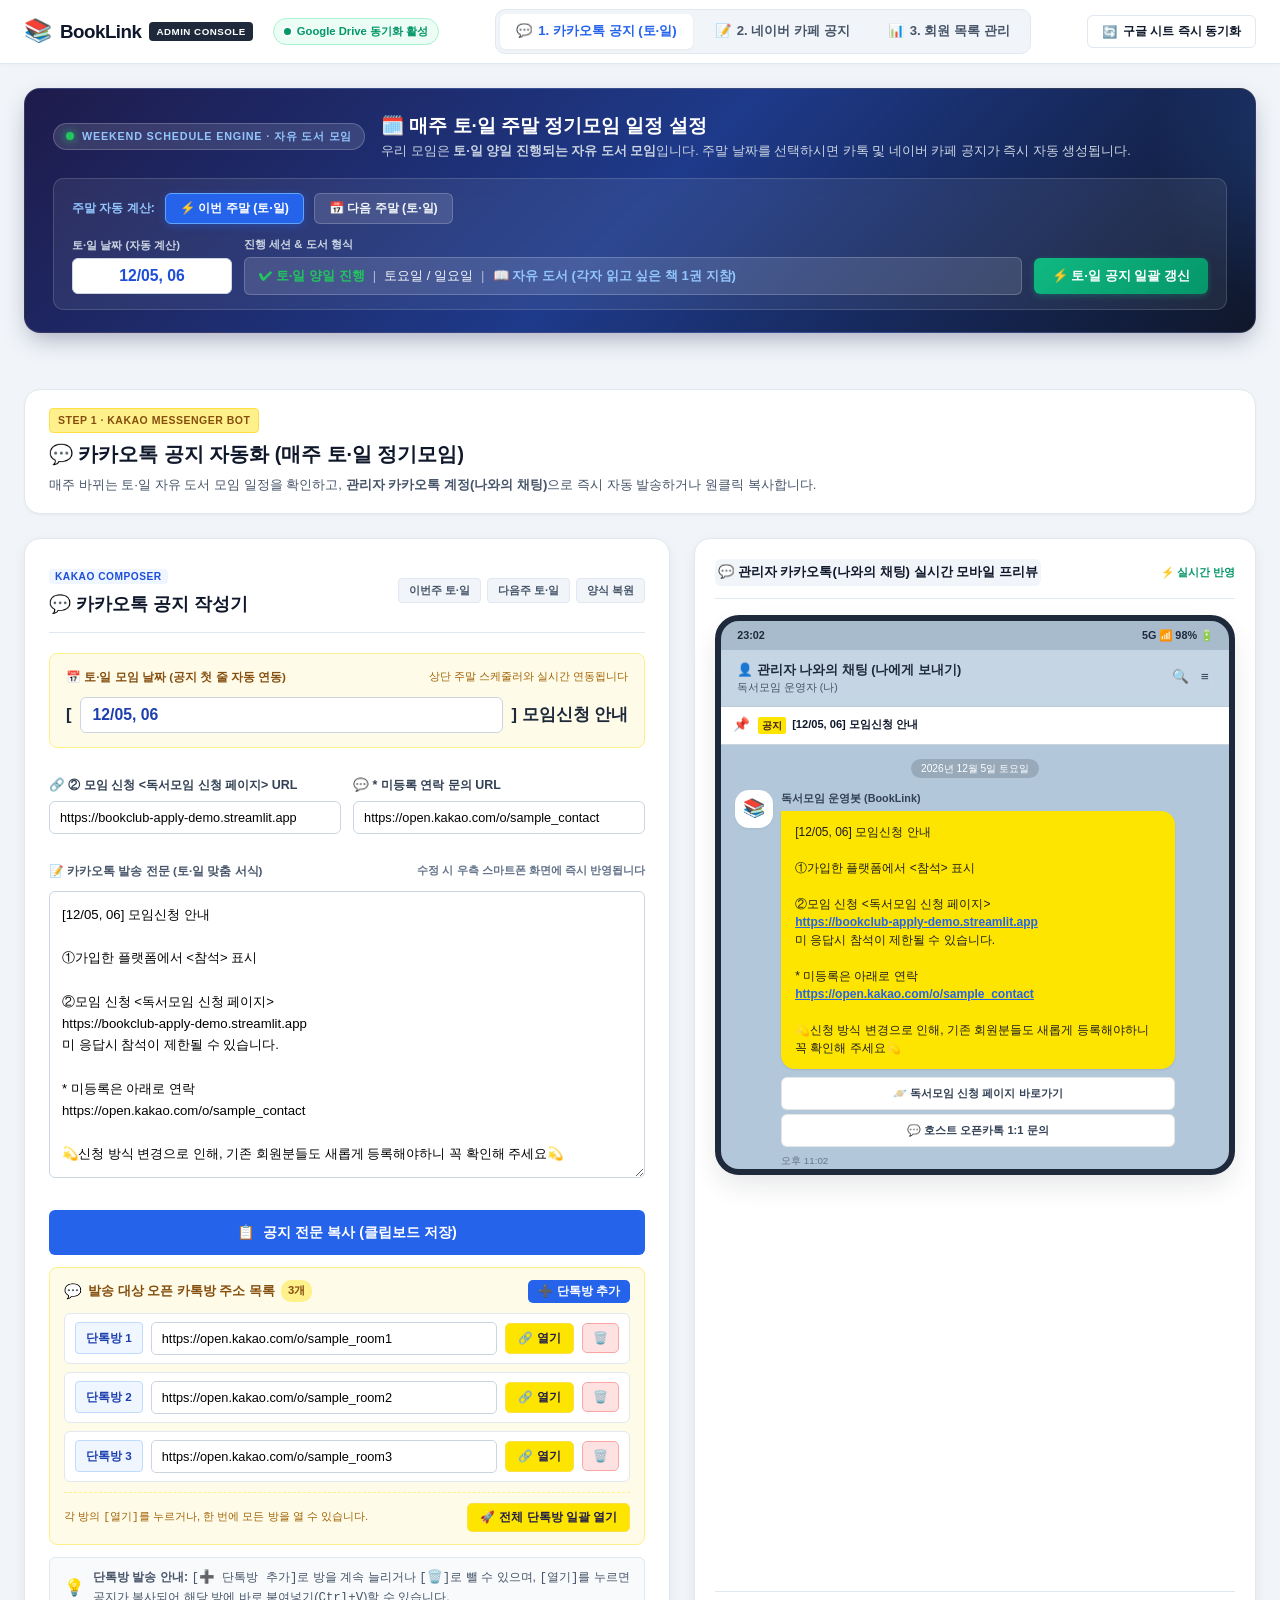
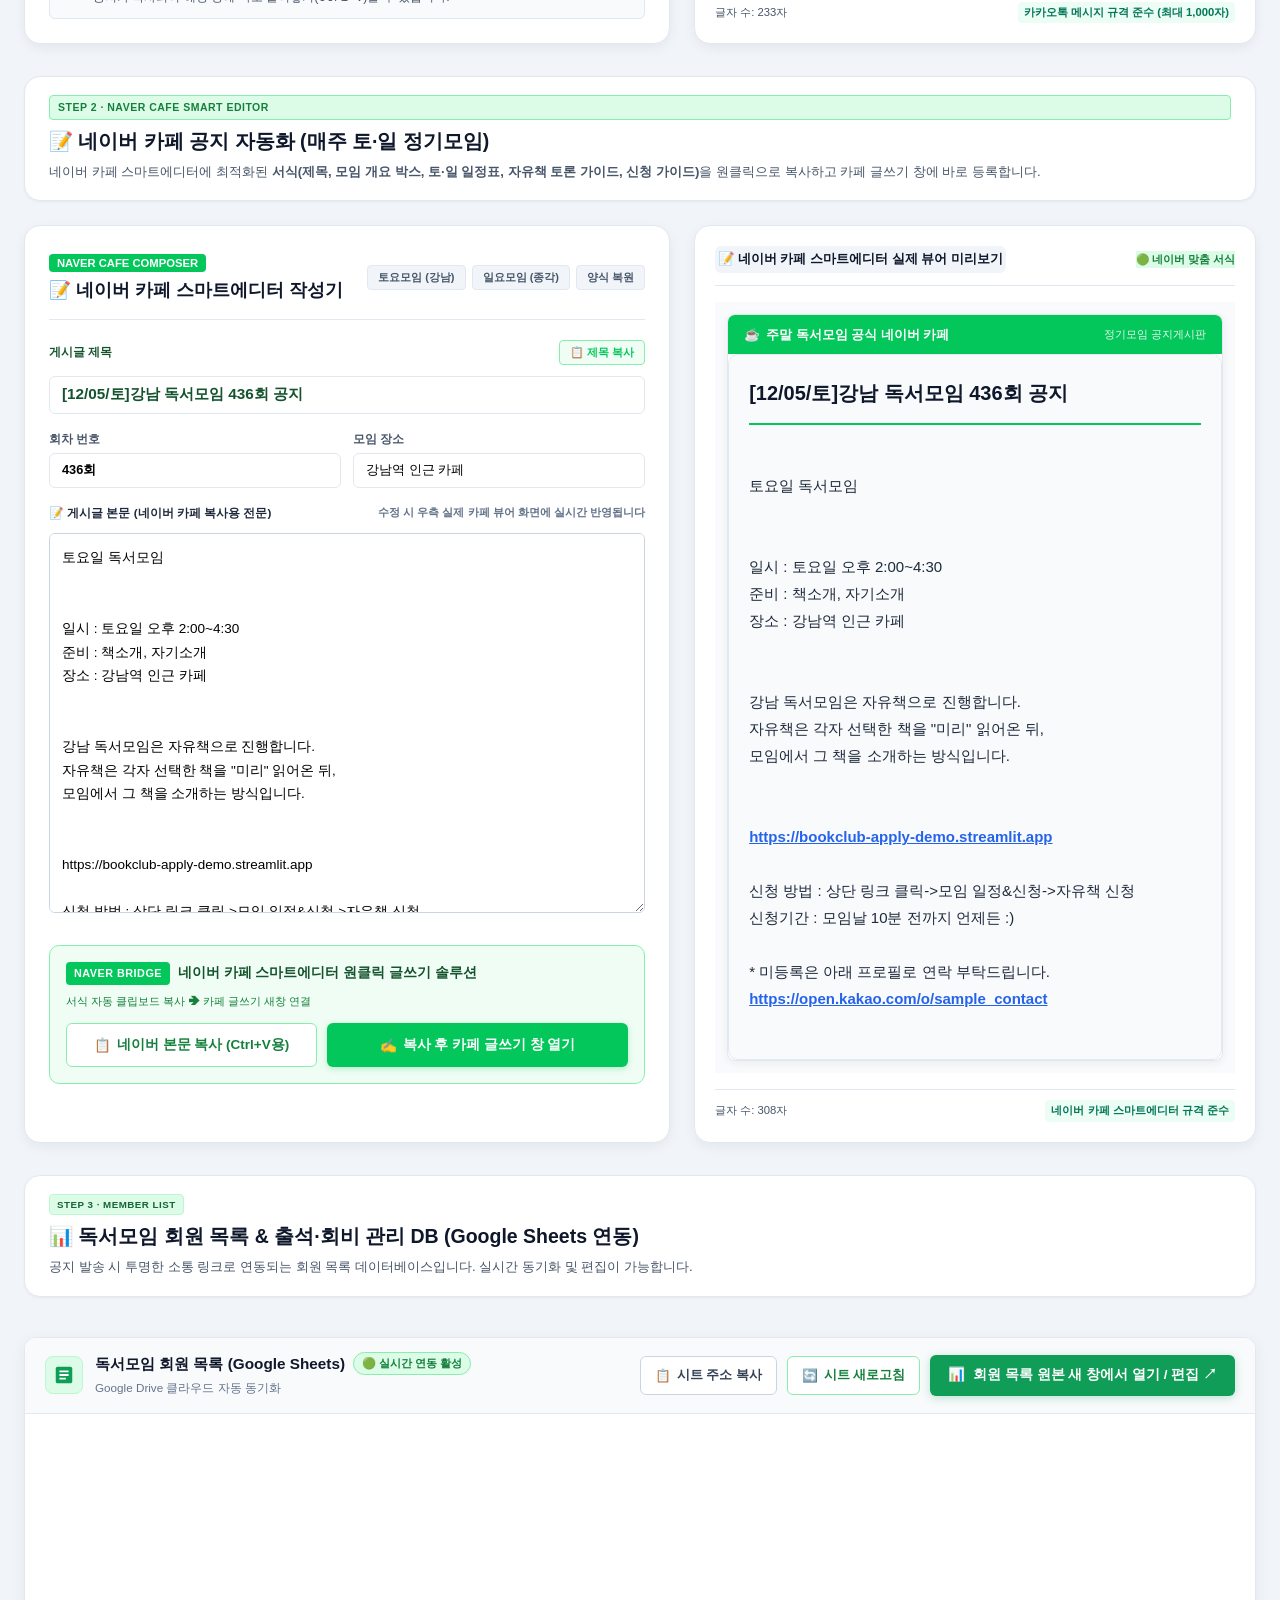
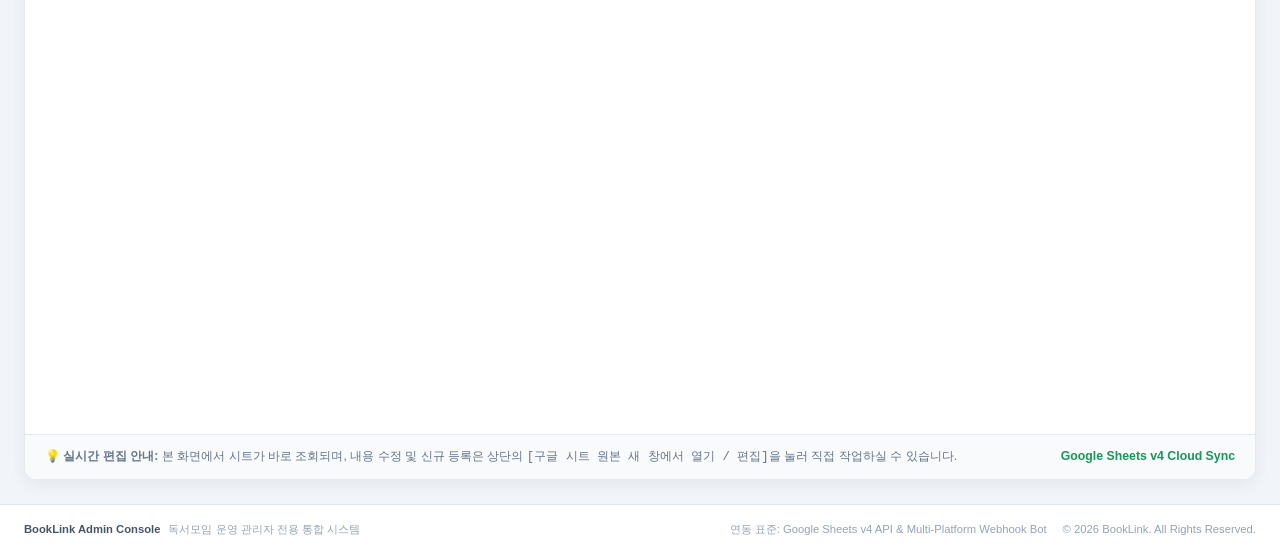
==== commit 61a936d0: "feat: 발송 대상 오픈 카톡방 목록 동적 추가/삭제/개별열기/일괄열기 기능 구현" ====
--- a/index_all_in_one.html
+++ b/index_all_in_one.html
@@ -3110,33 +3110,36 @@
                 <span>📋</span> <span>공지 전문 복사 (클립보드 저장)</span>
               </button>
 
-              <!-- 2) 오픈 카톡방 주소 입력 및 바로 열기 -->
+              <!-- 2) 발송 대상 오픈 카톡방 목록 (아래로 추가/삭제 가능한 동적 구조) -->
               <div style="background:#fefce8; border:1px solid #fef08a; border-radius:8px; padding:12px 14px;">
-                <div style="display:flex; justify-content:space-between; align-items:center; margin-bottom:8px;">
-                  <label for="openKakaoUrl" style="font-size:0.83rem; font-weight:700; color:#854d0e; margin:0; display:flex; align-items:center; gap:6px;">
-                    <span>💬</span> <span>발송 대상 오픈 카톡방 주소</span>
-                  </label>
-                  <span style="font-size:0.75rem; color:#a16207;">[열기] 클릭 시 채팅방으로 바로 이동</span>
-                </div>
-                <div style="display:flex; gap:8px; align-items:center;">
-                  <input type="text" id="openKakaoUrl" value="https://open.kakao.com/o/sample_openchat" placeholder="예: https://open.kakao.com/o/sample_openchat" style="flex:1; font-size:0.85rem; padding:9px 12px; border:1px solid #cbd5e1; border-radius:6px; background:#ffffff;">
-                  <button type="button" id="btnOpenKakaoRoom" class="btn-sheet-tool" style="padding:9px 16px; font-weight:700; font-size:0.88rem; justify-content:center; display:inline-flex; align-items:center; gap:6px; border:1px solid #fde047; background:#fee500; color:#1e1b4b; border-radius:6px; cursor:pointer; white-space:nowrap;">
-                    <span>🔗</span> <span>채팅방 열기</span>
+                <div style="display:flex; justify-content:space-between; align-items:center; margin-bottom:10px;">
+                  <div style="display:flex; align-items:center; gap:6px;">
+                    <span style="font-size:0.95rem;">💬</span>
+                    <strong style="font-size:0.86rem; color:#854d0e;">발송 대상 오픈 카톡방 주소 목록</strong>
+                    <span id="kakaoRoomCountBadge" style="font-size:0.75rem; background:#fef08a; color:#854d0e; padding:2px 7px; border-radius:10px; font-weight:700;">3개</span>
+                  </div>
+                  <button type="button" id="btnAddKakaoRoom" class="btn-sample-tag" style="background:#2563eb; color:#ffffff; border:none; padding:4px 10px; font-size:0.78rem; font-weight:700; border-radius:5px; cursor:pointer; display:inline-flex; align-items:center; gap:4px;">
+                    <span>➕</span> <span>단톡방 추가</span>
                   </button>
                 </div>
 
-                <!-- 단톡방 3곳 샘플 프리셋 선택 -->
-                <div style="display:flex; gap:6px; margin-top:8px; align-items:center; flex-wrap:wrap;">
-                  <span style="font-size:0.75rem; color:#78350f; font-weight:600;">샘플 주소 선택:</span>
-                  <button type="button" class="btn-sample-tag btn-room-preset" data-url="https://open.kakao.com/o/sample_room1" style="font-size:0.75rem; padding:3px 8px; cursor:pointer;">단톡방 1</button>
-                  <button type="button" class="btn-sample-tag btn-room-preset" data-url="https://open.kakao.com/o/sample_room2" style="font-size:0.75rem; padding:3px 8px; cursor:pointer;">단톡방 2</button>
-                  <button type="button" class="btn-sample-tag btn-room-preset" data-url="https://open.kakao.com/o/sample_room3" style="font-size:0.75rem; padding:3px 8px; cursor:pointer;">단톡방 3</button>
+                <!-- 오픈 카톡방 리스트 컨테이너 -->
+                <div id="kakaoRoomListContainer" style="display:flex; flex-direction:column; gap:8px;">
+                  <!-- JS에서 동적으로 렌더링 -->
+                </div>
+
+                <!-- 전체 단톡방 순차 열기 퀵 액션 바 -->
+                <div style="margin-top:10px; padding-top:10px; border-top:1px dashed #fef08a; display:flex; justify-content:space-between; align-items:center; flex-wrap:wrap; gap:8px;">
+                  <span style="font-size:0.75rem; color:#a16207;">각 방의 <code>[열기]</code>를 누르거나, 한 번에 모든 방을 열 수 있습니다.</span>
+                  <button type="button" id="btnOpenAllRooms" class="btn-sheet-tool" style="padding:6px 12px; font-size:0.78rem; font-weight:700; border:1px solid #fde047; background:#fee500; color:#1e1b4b; border-radius:5px; cursor:pointer; display:inline-flex; align-items:center; gap:4px;">
+                    <span>🚀</span> <span>전체 단톡방 일괄 열기</span>
+                  </button>
                 </div>
               </div>
 
               <!-- 안내 가이드 -->
               <div style="font-size:0.83rem; color:#475569; background:#f8fafc; padding:10px 14px; border-radius:6px; border:1px solid #e2e8f0; display:flex; align-items:center; gap:8px;">
-                <span style="font-size:1.1rem;">💡</span> <span><strong>공지 발송 방법:</strong> <code>[공지 전문 복사]</code> 후 <code>[채팅방 열기]</code>를 누르면 해당 오픈 카톡방이 열리며, 바로 붙여넣기(<code>Ctrl+V</code>)하여 공지를 전송할 수 있습니다.</span>
+                <span style="font-size:1.1rem;">💡</span> <span><strong>단톡방 발송 안내:</strong> <code>[➕ 단톡방 추가]</code>로 방을 계속 늘리거나 <code>[🗑️]</code>로 뺄 수 있으며, <code>[열기]</code>를 누르면 공지가 복사되어 해당 방에 바로 붙여넣기(<code>Ctrl+V</code>)할 수 있습니다.</span>
               </div>
             </div>
           </form>
@@ -3549,9 +3552,10 @@
   const btnDateNextWeek = document.getElementById("btnDateNextWeek");
   const btnResetKakaoTpl = document.getElementById("btnResetKakaoTpl");
   const btnCopyKakao = document.getElementById("btnCopyKakao");
-  const openKakaoUrl = document.getElementById("openKakaoUrl");
-  const btnOpenKakaoRoom = document.getElementById("btnOpenKakaoRoom");
-  const btnRoomPresets = document.querySelectorAll(".btn-room-preset");
+  const kakaoRoomListContainer = document.getElementById("kakaoRoomListContainer");
+  const btnAddKakaoRoom = document.getElementById("btnAddKakaoRoom");
+  const kakaoRoomCountBadge = document.getElementById("kakaoRoomCountBadge");
+  const btnOpenAllRooms = document.getElementById("btnOpenAllRooms");
 
   // 네이버 카페 공지 작성기 요소
   const boardTitle = document.getElementById("boardTitle");
@@ -3879,29 +3883,117 @@
     });
   }
 
-  // 오픈 카톡방 샘플 프리셋 선택 이벤트
-  btnRoomPresets.forEach((btn) => {
-    btn.addEventListener("click", () => {
-      const url = btn.getAttribute("data-url");
-      if (openKakaoUrl && url) {
-        openKakaoUrl.value = url;
-      }
+  // =========================================================================
+  // 오픈 카톡방 동적 목록 관리 (추가, 삭제, 개별/일괄 열기)
+  // =========================================================================
+  let kakaoChatRooms = [
+    { id: 1, url: "https://open.kakao.com/o/sample_room1" },
+    { id: 2, url: "https://open.kakao.com/o/sample_room2" },
+    { id: 3, url: "https://open.kakao.com/o/sample_room3" }
+  ];
+  let nextKakaoRoomId = 4;
+
+  function renderKakaoRoomList() {
+    if (!kakaoRoomListContainer) return;
+    kakaoRoomListContainer.innerHTML = "";
+
+    if (kakaoRoomCountBadge) {
+      kakaoRoomCountBadge.textContent = `${kakaoChatRooms.length}개`;
+    }
+
+    kakaoChatRooms.forEach((room, index) => {
+      const row = document.createElement("div");
+      row.className = "kakao-room-row";
+      row.style.cssText = "display:flex; align-items:center; gap:8px; background:#ffffff; border:1px solid #e2e8f0; border-radius:6px; padding:8px 10px;";
+
+      // 방 라벨
+      const label = document.createElement("span");
+      label.style.cssText = "font-size:0.78rem; font-weight:700; color:#1e40af; background:#eff6ff; border:1px solid #bfdbfe; padding:6px 10px; border-radius:4px; min-width:60px; text-align:center; white-space:nowrap;";
+      label.textContent = `단톡방 ${index + 1}`;
+
+      // URL 입력창
+      const input = document.createElement("input");
+      input.type = "text";
+      input.className = "room-url-input";
+      input.value = room.url;
+      input.placeholder = `예: https://open.kakao.com/o/sample_room${index + 1}`;
+      input.style.cssText = "flex:1; font-size:0.85rem; padding:8px 10px; border:1px solid #cbd5e1; border-radius:5px; background:#ffffff;";
+      input.addEventListener("input", () => {
+        room.url = input.value.trim();
+      });
+
+      // 개별 열기 버튼
+      const btnOpen = document.createElement("button");
+      btnOpen.type = "button";
+      btnOpen.className = "btn-sheet-tool";
+      btnOpen.title = `공지 복사 후 단톡방 ${index + 1} 열기`;
+      btnOpen.style.cssText = "padding:7px 12px; font-size:0.78rem; font-weight:700; border:1px solid #fde047; background:#fee500; color:#1e1b4b; border-radius:5px; cursor:pointer; display:inline-flex; align-items:center; gap:4px; white-space:nowrap;";
+      btnOpen.innerHTML = "<span>🔗</span> <span>열기</span>";
+      btnOpen.addEventListener("click", () => {
+        const url = input.value.trim();
+        if (!url) {
+          alert(`⚠️ [단톡방 ${index + 1}] 주소를 입력해주세요.`);
+          return;
+        }
+        const text = kakaoNoticeText ? kakaoNoticeText.value.trim() : "";
+        copyTextToClipboard(text, `📋 공지 전문이 복사되었습니다!\n열린 [단톡방 ${index + 1}]에 바로 붙여넣기(Ctrl+V)하세요.`);
+        window.open(url, "_blank");
+      });
+
+      // 삭제 버튼
+      const btnDelete = document.createElement("button");
+      btnDelete.type = "button";
+      btnDelete.title = `단톡방 ${index + 1} 삭제`;
+      btnDelete.style.cssText = "padding:7px 10px; font-size:0.8rem; font-weight:700; border:1px solid #fca5a5; background:#fee2e2; color:#b91c1c; border-radius:5px; cursor:pointer; display:inline-flex; align-items:center; justify-content:center; white-space:nowrap;";
+      btnDelete.innerHTML = "<span>🗑️</span>";
+      btnDelete.addEventListener("click", () => {
+        if (kakaoChatRooms.length <= 1) {
+          alert("⚠️ 최소 1개 이상의 발송 대상 단톡방 주소가 유지되어야 합니다.");
+          return;
+        }
+        kakaoChatRooms = kakaoChatRooms.filter((r) => r.id !== room.id);
+        renderKakaoRoomList();
+      });
+
+      row.appendChild(label);
+      row.appendChild(input);
+      row.appendChild(btnOpen);
+      row.appendChild(btnDelete);
+      kakaoRoomListContainer.appendChild(row);
     });
-  });
-
-  // 오픈 카톡방 열기 (공지 복사 + 채팅방 새 탭 열기)
-  if (btnOpenKakaoRoom) {
-    btnOpenKakaoRoom.addEventListener("click", () => {
-      const targetUrl = openKakaoUrl ? openKakaoUrl.value.trim() : "";
-      if (!targetUrl) {
-        alert("⚠️ 오픈 카톡방 주소를 입력해주세요.");
+  }
+
+  // 단톡방 추가 버튼
+  if (btnAddKakaoRoom) {
+    btnAddKakaoRoom.addEventListener("click", () => {
+      const nextNum = kakaoChatRooms.length + 1;
+      kakaoChatRooms.push({
+        id: nextKakaoRoomId++,
+        url: `https://open.kakao.com/o/sample_room${nextNum}`
+      });
+      renderKakaoRoomList();
+    });
+  }
+
+  // 전체 단톡방 일괄 열기 버튼
+  if (btnOpenAllRooms) {
+    btnOpenAllRooms.addEventListener("click", () => {
+      if (kakaoChatRooms.length === 0) {
+        alert("⚠️ 등록된 단톡방이 없습니다.");
         return;
       }
       const text = kakaoNoticeText ? kakaoNoticeText.value.trim() : "";
-      copyTextToClipboard(text, "📋 공지 전문이 복사되었습니다!\n열린 오픈 카톡방에 바로 붙여넣기(Ctrl+V)하세요.");
-      window.open(targetUrl, "_blank");
+      copyTextToClipboard(text, `📋 공지 전문이 복사되었습니다!\n열린 ${kakaoChatRooms.length}개 단톡방에 순서대로 붙여넣기(Ctrl+V)하세요.`);
+      kakaoChatRooms.forEach((r) => {
+        if (r.url) {
+          window.open(r.url, "_blank");
+        }
+      });
     });
   }
+
+  // 초기 렌더링 호출
+  renderKakaoRoomList();
 
   // 네이버 카페 입력 변경 이벤트
   if (boardTitle) {
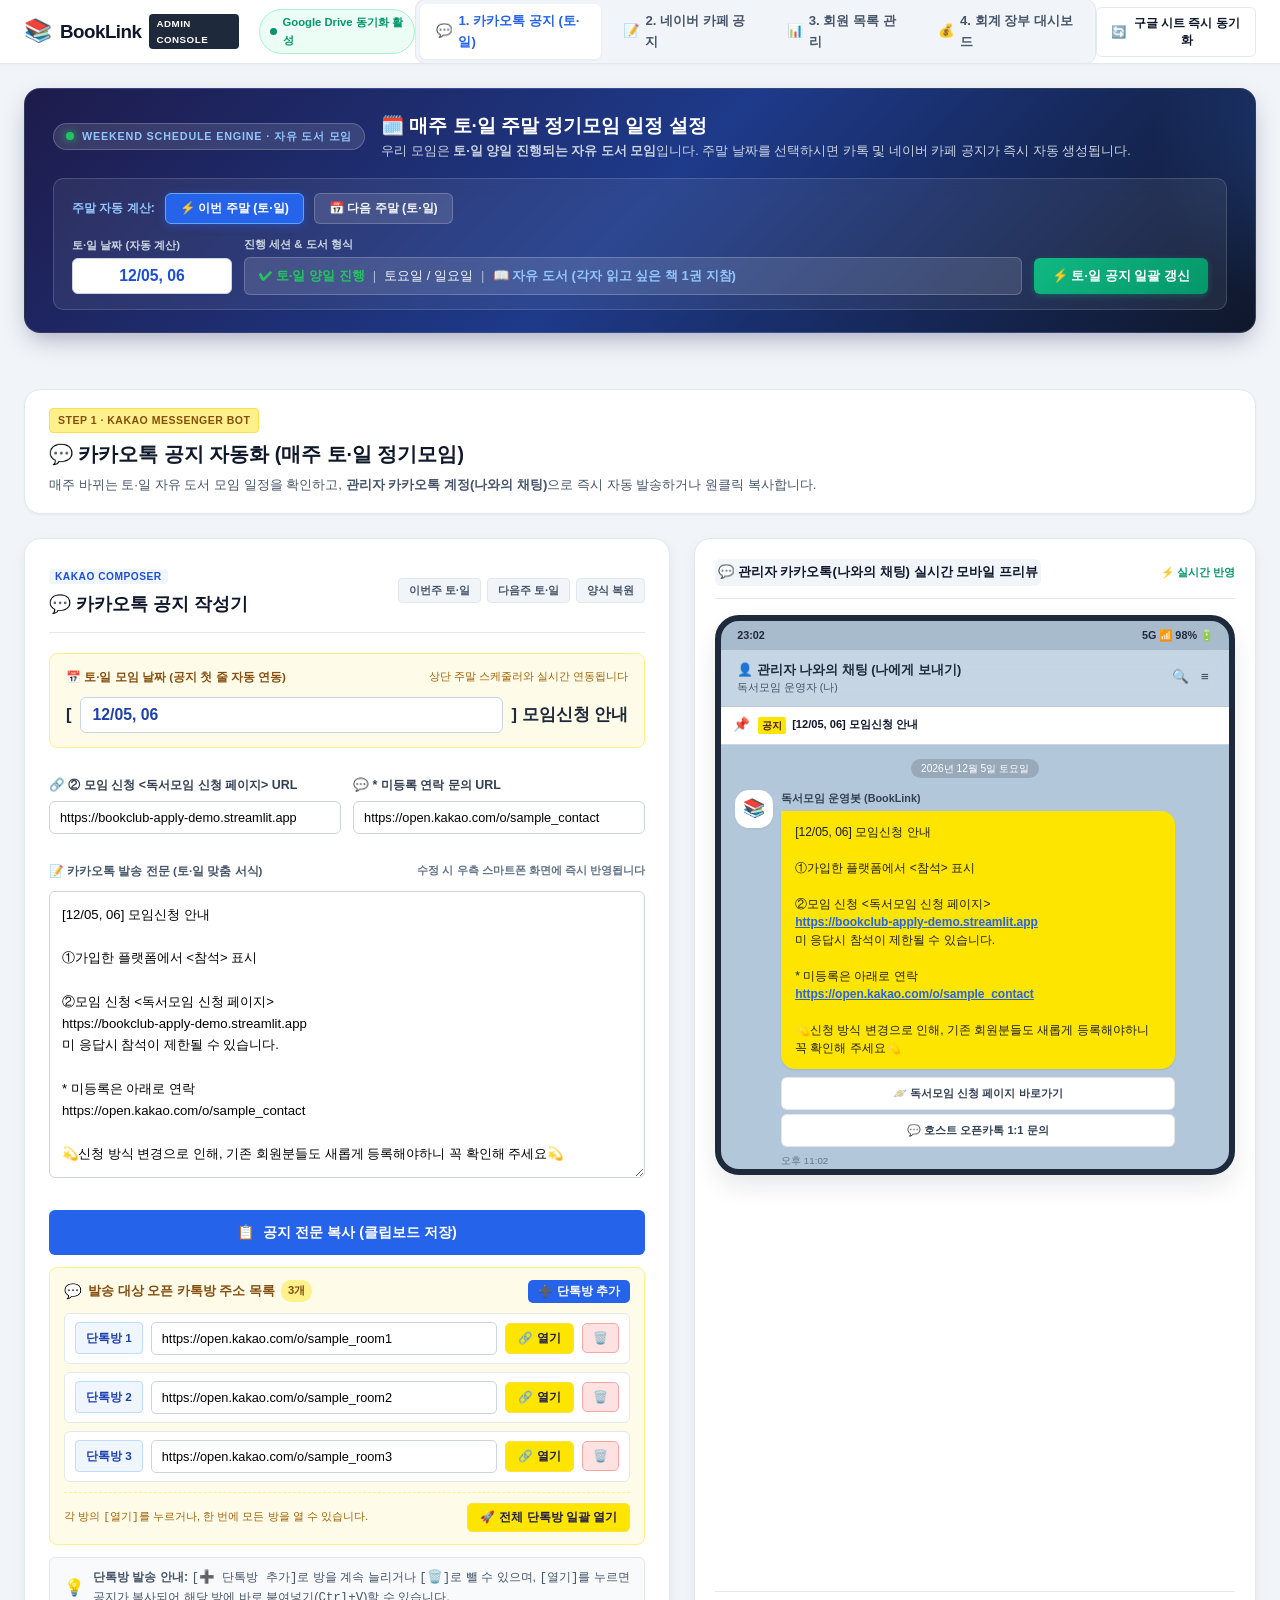
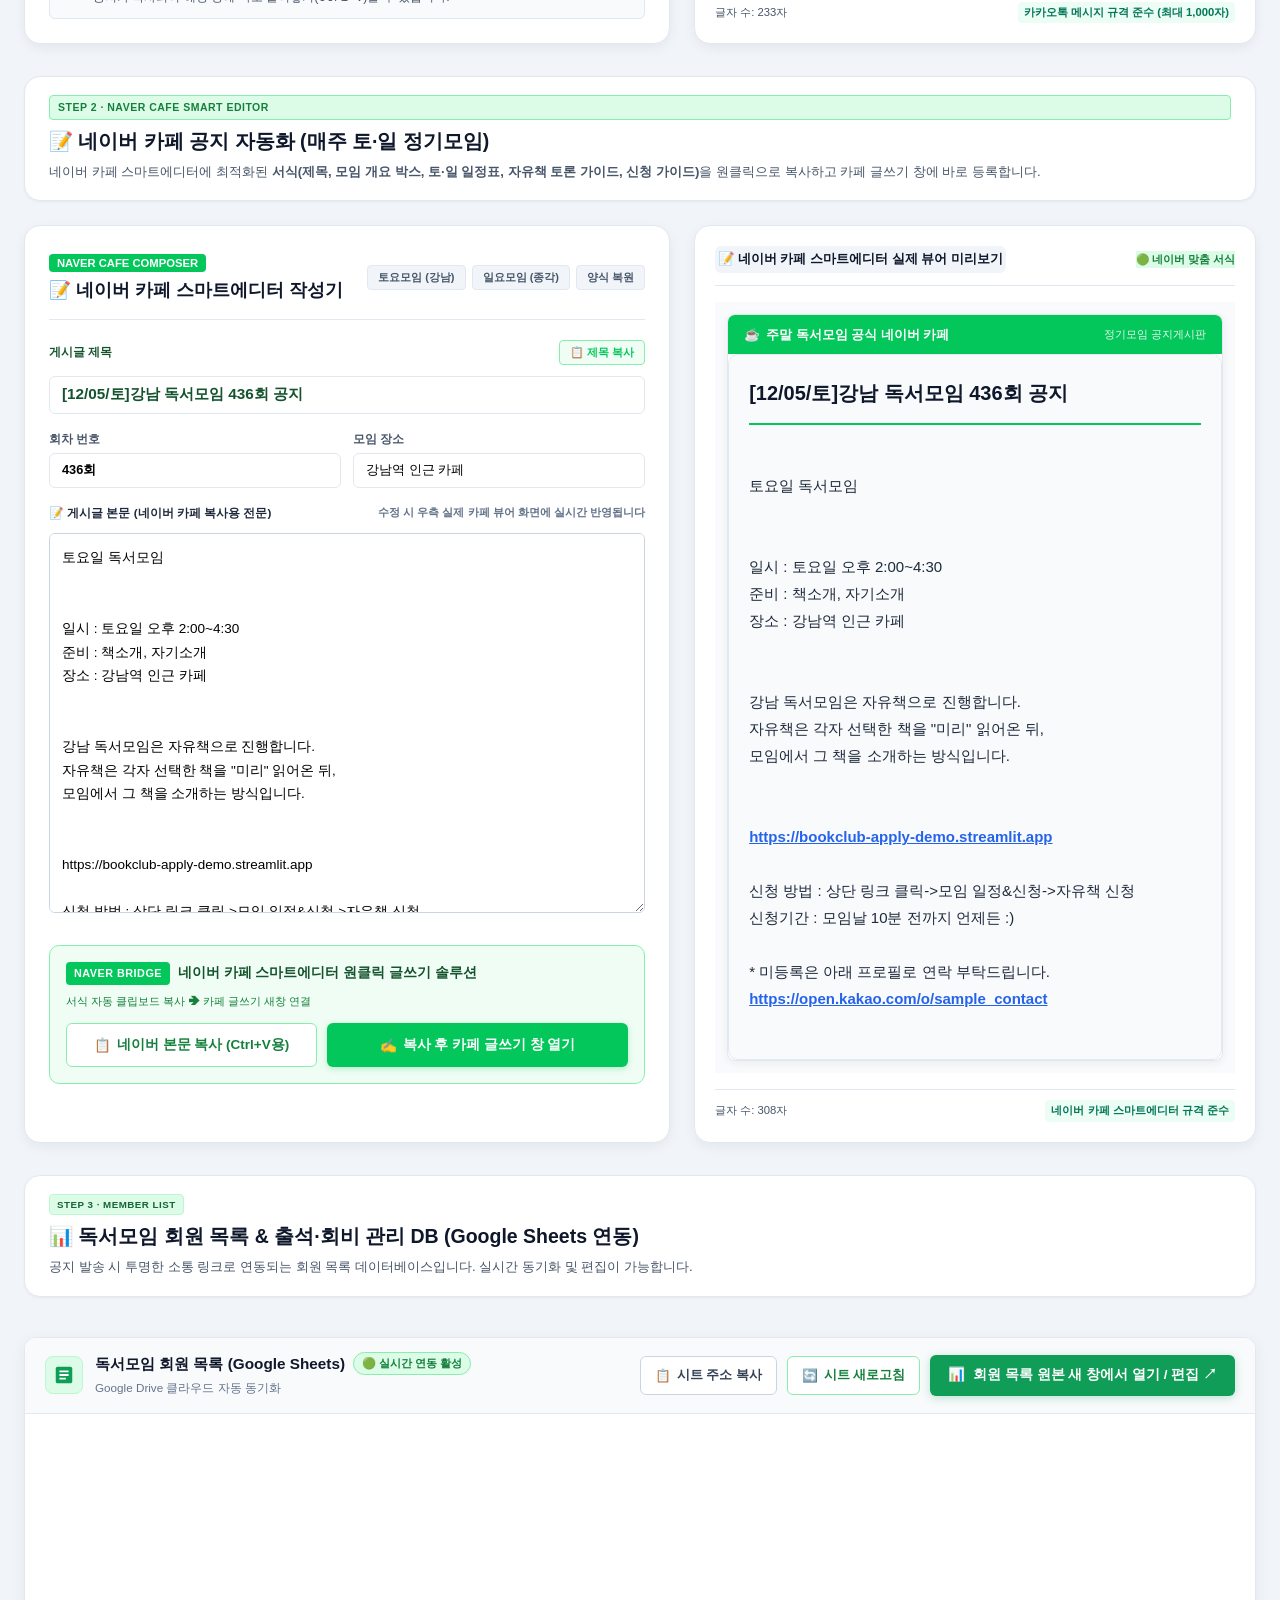
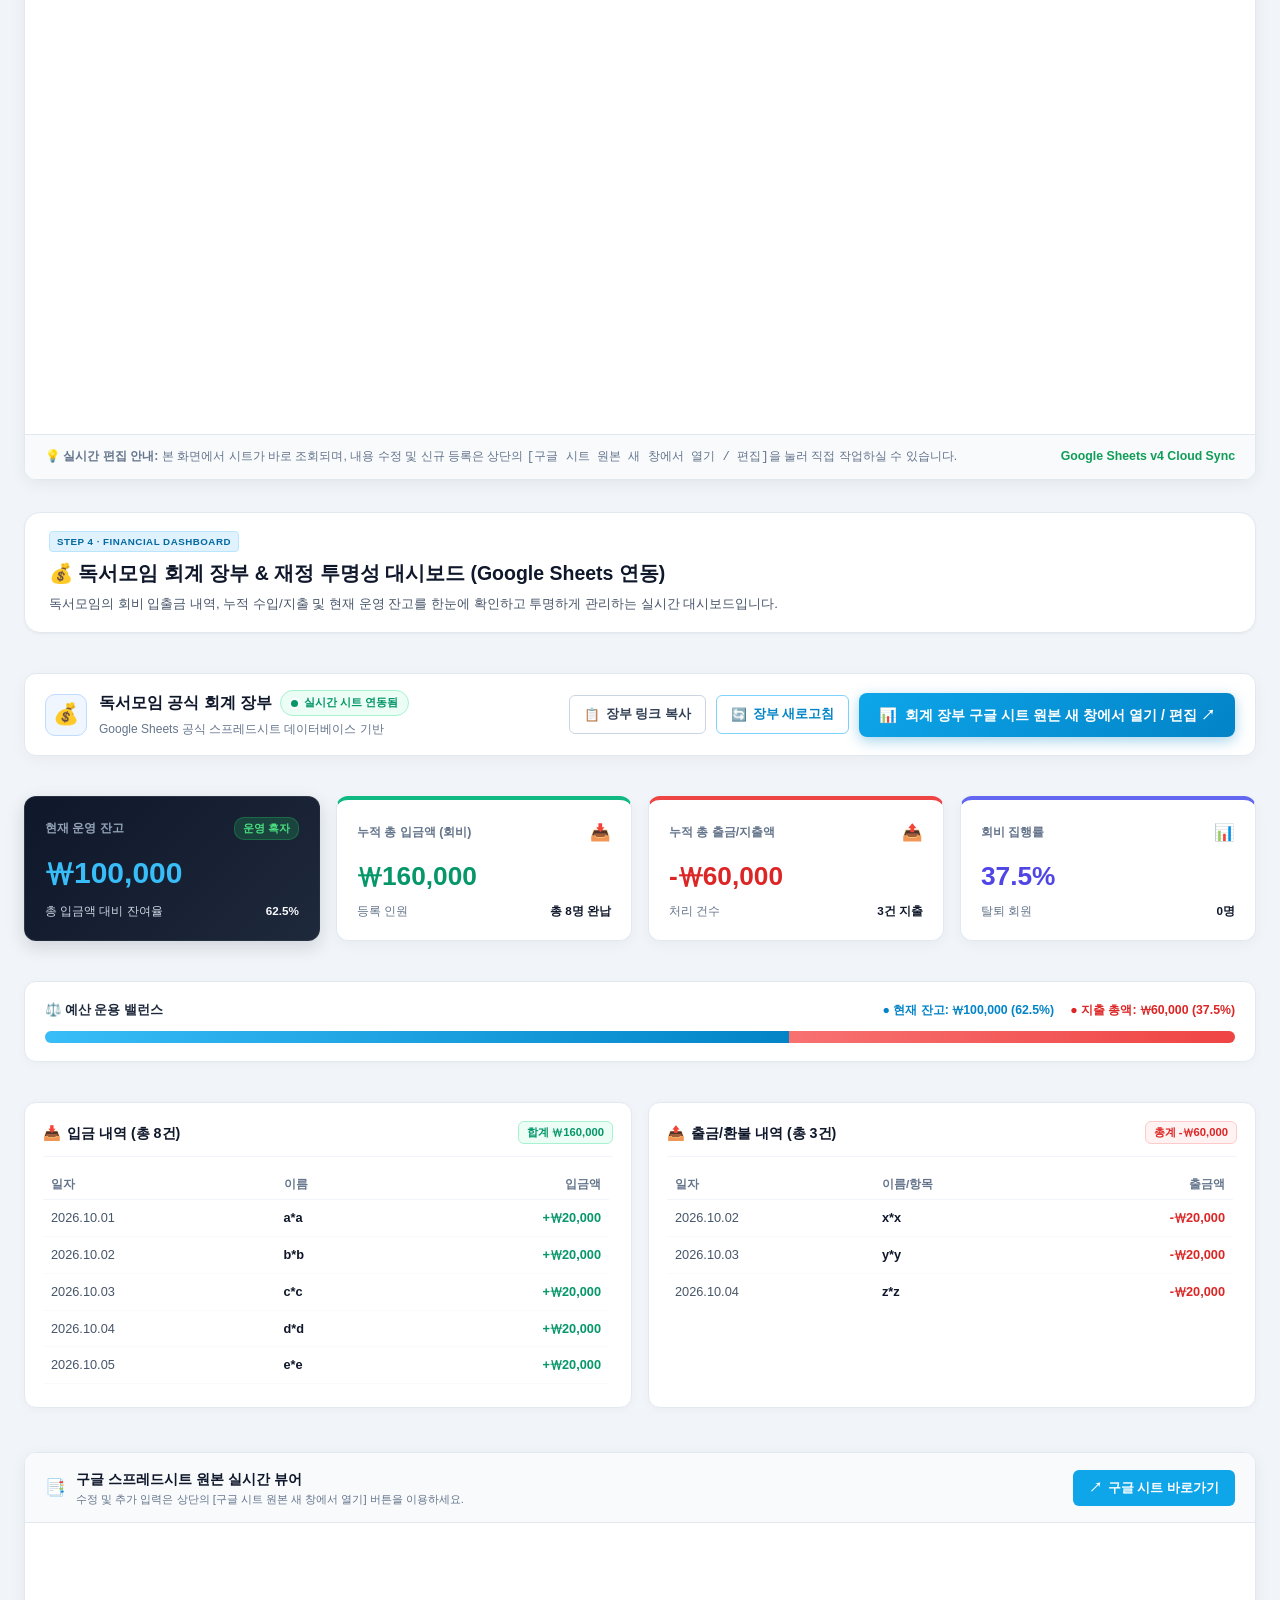
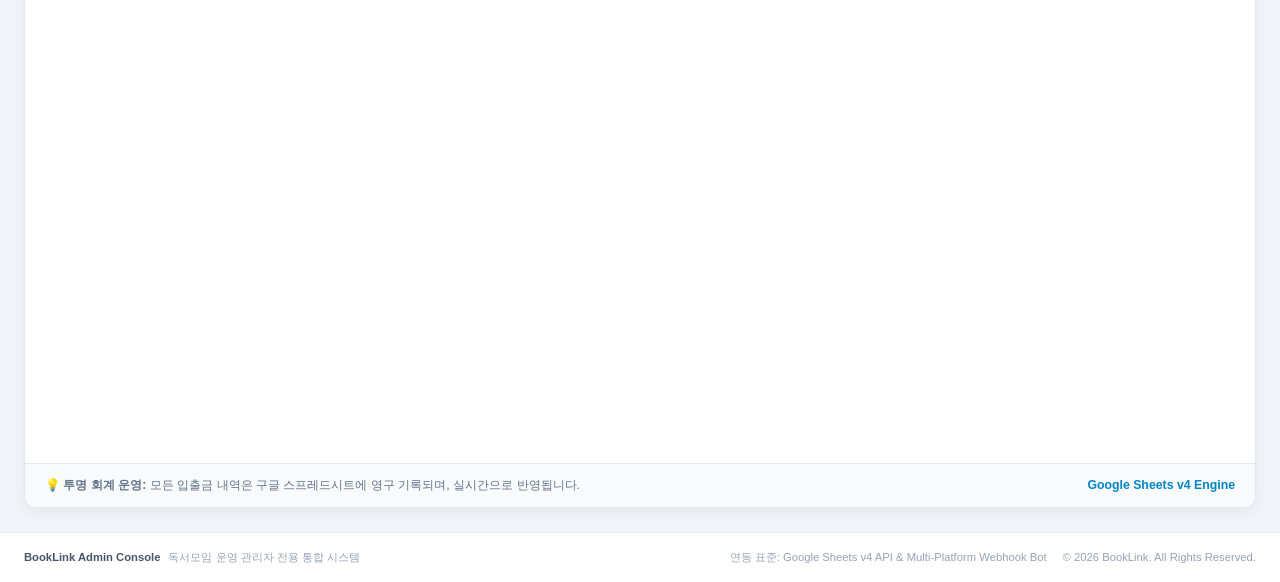
==== commit 42baea72: "feat: 독서모임 회계 장부 대시보드 연동, 보안 플랜 및 GitHub Actions 자동화 파이프라인 구축" ====
--- a/index_all_in_one.html
+++ b/index_all_in_one.html
@@ -2943,6 +2943,50 @@
   color: #ffffff;
   border-color: #2563eb;
 }
+
+/* ==========================================================================
+   회계 장부 & 재정 투명성 대시보드 (STEP 4)
+   ========================================================================== */
+#section-accounting .kpi-card {
+  transition: transform 0.2s ease, box-shadow 0.2s ease;
+}
+
+#section-accounting .kpi-card:hover {
+  transform: translateY(-3px);
+  box-shadow: 0 8px 24px rgba(0, 0, 0, 0.08);
+}
+
+#btnGoToAccountingSheet:hover {
+  transform: translateY(-2px);
+  box-shadow: 0 6px 20px rgba(2, 132, 199, 0.45) !important;
+  filter: brightness(1.05);
+}
+
+#btnCopyAccountingSheetLink:hover,
+#btnRefreshAccountingSheet:hover {
+  background: #f8fafc !important;
+  border-color: #94a3b8 !important;
+}
+
+@media (max-width: 768px) {
+  #section-accounting .accounting-action-bar {
+    flex-direction: column;
+    align-items: stretch !important;
+  }
+  #section-accounting .accounting-action-bar > div:last-child {
+    flex-direction: column;
+    align-items: stretch !important;
+  }
+  #section-accounting .accounting-action-bar > div:last-child button,
+  #section-accounting .accounting-action-bar > div:last-child a {
+    justify-content: center;
+    width: 100%;
+  }
+  #section-accounting div[style*="grid-template-columns: 1fr 1fr"] {
+    grid-template-columns: 1fr !important;
+  }
+}
+
 
 </style>
   <script>
@@ -2977,6 +3021,9 @@
       <a href="#section-sheet" class="nav-tab" data-tab="sheet">
         <span class="tab-icon">📊</span> 3. 회원 목록 관리
       </a>
+      <a href="#section-accounting" class="nav-tab" data-tab="accounting">
+        <span class="tab-icon">💰</span> 4. 회계 장부 대시보드
+      </a>
     </nav>
 
     <div class="header-right">
@@ -3366,6 +3413,214 @@
         <div style="padding:12px 20px; background:#f8fafc; border-top:1px solid #e2e8f0; display:flex; justify-content:space-between; align-items:center; font-size:0.82rem; color:#64748b; flex-wrap:wrap; gap:8px;">
           <span>💡 <strong>실시간 편집 안내:</strong> 본 화면에서 시트가 바로 조회되며, 내용 수정 및 신규 등록은 상단의 <code>[구글 시트 원본 새 창에서 열기 / 편집]</code>을 눌러 직접 작업하실 수 있습니다.</span>
           <span style="font-weight:700; color:#0f9d58;">Google Sheets v4 Cloud Sync</span>
+        </div>
+      </div>
+    </section>
+
+    <!-- ===================================================================
+         STEP 4) 💰 독서모임 회계 장부 & 재정 투명성 대시보드 (Google Sheets)
+         =================================================================== -->
+    <section id="section-accounting" class="console-section">
+      <div class="section-title-bar">
+        <span class="badge-role sheet-badge" style="background:#e0f2fe; color:#0369a1; border:1px solid #bae6fd; display:inline-block; align-self:flex-start;">STEP 4 · FINANCIAL DASHBOARD</span>
+        <h2>💰 독서모임 회계 장부 &amp; 재정 투명성 대시보드 (Google Sheets 연동)</h2>
+        <p>독서모임의 회비 입출금 내역, 누적 수입/지출 및 현재 운영 잔고를 한눈에 확인하고 투명하게 관리하는 실시간 대시보드입니다.</p>
+      </div>
+
+      <!-- 상단 컨트롤 및 구글 시트 바로가기 헤더 바 -->
+      <div class="accounting-action-bar" style="background:#ffffff; border:1px solid #e2e8f0; border-radius:12px; padding:16px 20px; display:flex; justify-content:space-between; align-items:center; flex-wrap:wrap; gap:14px; box-shadow:0 4px 16px rgba(0,0,0,0.04); margin-top:16px;">
+        <div style="display:flex; align-items:center; gap:12px;">
+          <div style="display:flex; align-items:center; justify-content:center; width:42px; height:42px; background:#eff6ff; border-radius:10px; border:1px solid #bfdbfe;">
+            <span style="font-size:1.4rem;">💰</span>
+          </div>
+          <div>
+            <div style="display:flex; align-items:center; gap:8px;">
+              <strong style="font-size:1.05rem; color:#0f172a;">독서모임 공식 회계 장부</strong>
+              <span class="status-pill status-online" style="font-size:0.75rem; padding:3px 10px;">
+                <span class="status-dot"></span> 실시간 시트 연동됨
+              </span>
+            </div>
+            <span style="font-size:0.8rem; color:#64748b;">Google Sheets 공식 스프레드시트 데이터베이스 기반</span>
+          </div>
+        </div>
+
+        <div style="display:flex; align-items:center; gap:10px; flex-wrap:wrap;">
+          <button type="button" id="btnCopyAccountingSheetLink" class="btn-sheet-tool" style="padding:10px 14px; font-size:0.85rem; font-weight:700; background:#ffffff; color:#334155; border:1px solid #cbd5e1; border-radius:6px; cursor:pointer; display:flex; align-items:center; gap:6px;">
+            <span>📋</span> <span>장부 링크 복사</span>
+          </button>
+          <button type="button" id="btnRefreshAccountingSheet" class="btn-sheet-tool" style="padding:10px 14px; font-size:0.85rem; font-weight:700; background:#ffffff; color:#0284c7; border:1px solid #7dd3fc; border-radius:6px; cursor:pointer; display:flex; align-items:center; gap:6px;">
+            <span>🔄</span> <span>장부 새로고침</span>
+          </button>
+          <a href="https://docs.google.com/spreadsheets/d/1QjELjB_rJuvDJGJ7XpjH3Tt3YKNsEbHh4AwiR6rH0Yc/edit?gid=0#gid=0" target="_blank" rel="noopener noreferrer" id="btnGoToAccountingSheet" style="text-decoration:none; padding:11px 20px; font-size:0.95rem; font-weight:800; background:linear-gradient(135deg, #0ea5e9, #0284c7); color:#ffffff; border-radius:8px; display:flex; align-items:center; gap:8px; box-shadow:0 4px 14px rgba(2,132,199,0.35); transition:transform 0.15s ease, box-shadow 0.15s ease;">
+            <span>📊</span> <span>회계 장부 구글 시트 원본 새 창에서 열기 / 편집 ↗</span>
+          </a>
+        </div>
+      </div>
+
+      <!-- 핵심 KPI 요약 카드 4종 -->
+      <div class="accounting-kpi-grid" style="display:grid; grid-template-columns:repeat(auto-fit, minmax(220px, 1fr)); gap:16px; margin-top:16px;">
+        <!-- 카드 1: 현재 운영 잔고 -->
+        <div class="kpi-card kpi-balance" style="background:linear-gradient(135deg, #0f172a 0%, #1e293b 100%); color:#ffffff; padding:20px; border-radius:12px; box-shadow:0 6px 18px rgba(15,23,42,0.15); border:1px solid rgba(255,255,255,0.08); position:relative; overflow:hidden;">
+          <div style="font-size:0.82rem; font-weight:600; color:#94a3b8; display:flex; justify-content:space-between; align-items:center;">
+            <span>현재 운영 잔고</span>
+            <span style="background:rgba(34,197,94,0.2); color:#4ade80; border:1px solid rgba(34,197,94,0.3); font-size:0.72rem; padding:2px 8px; border-radius:10px; font-weight:700;">운영 흑자</span>
+          </div>
+          <div style="font-size:2rem; font-weight:900; margin:10px 0 6px 0; color:#38bdf8; font-family:'Pretendard', sans-serif;" id="kpiCurrentBalance">
+            ₩100,000
+          </div>
+          <div style="font-size:0.78rem; color:#cbd5e1; display:flex; justify-content:space-between;">
+            <span>총 입금액 대비 잔여율</span>
+            <strong style="color:#f8fafc;" id="kpiBalanceRatio">62.5%</strong>
+          </div>
+        </div>
+
+        <!-- 카드 2: 누적 총 입금액 -->
+        <div class="kpi-card" style="background:#ffffff; padding:20px; border-radius:12px; box-shadow:0 4px 14px rgba(0,0,0,0.04); border:1px solid #e2e8f0; border-top:4px solid #10b981;">
+          <div style="font-size:0.82rem; font-weight:600; color:#64748b; display:flex; justify-content:space-between; align-items:center;">
+            <span>누적 총 입금액 (회비)</span>
+            <span style="font-size:1.1rem;">📥</span>
+          </div>
+          <div style="font-size:1.75rem; font-weight:800; margin:10px 0 6px 0; color:#059669; font-family:'Pretendard', sans-serif;" id="kpiTotalIncome">
+            ₩160,000
+          </div>
+          <div style="font-size:0.78rem; color:#64748b; display:flex; justify-content:space-between;">
+            <span>등록 인원</span>
+            <strong style="color:#0f172a;" id="kpiIncomeCount">총 8명 완납</strong>
+          </div>
+        </div>
+
+        <!-- 카드 3: 누적 총 출금액 -->
+        <div class="kpi-card" style="background:#ffffff; padding:20px; border-radius:12px; box-shadow:0 4px 14px rgba(0,0,0,0.04); border:1px solid #e2e8f0; border-top:4px solid #ef4444;">
+          <div style="font-size:0.82rem; font-weight:600; color:#64748b; display:flex; justify-content:space-between; align-items:center;">
+            <span>누적 총 출금/지출액</span>
+            <span style="font-size:1.1rem;">📤</span>
+          </div>
+          <div style="font-size:1.75rem; font-weight:800; margin:10px 0 6px 0; color:#dc2626; font-family:'Pretendard', sans-serif;" id="kpiTotalExpense">
+            -₩60,000
+          </div>
+          <div style="font-size:0.78rem; color:#64748b; display:flex; justify-content:space-between;">
+            <span>처리 건수</span>
+            <strong style="color:#0f172a;" id="kpiExpenseCount">3건 지출</strong>
+          </div>
+        </div>
+
+        <!-- 카드 4: 재정 집행률 & 회원 현황 -->
+        <div class="kpi-card" style="background:#ffffff; padding:20px; border-radius:12px; box-shadow:0 4px 14px rgba(0,0,0,0.04); border:1px solid #e2e8f0; border-top:4px solid #6366f1;">
+          <div style="font-size:0.82rem; font-weight:600; color:#64748b; display:flex; justify-content:space-between; align-items:center;">
+            <span>회비 집행률</span>
+            <span style="font-size:1.1rem;">📊</span>
+          </div>
+          <div style="font-size:1.75rem; font-weight:800; margin:10px 0 6px 0; color:#4f46e5; font-family:'Pretendard', sans-serif;" id="kpiExpenseRate">
+            37.5%
+          </div>
+          <div style="font-size:0.78rem; color:#64748b; display:flex; justify-content:space-between;">
+            <span>탈퇴 회원</span>
+            <strong style="color:#0f172a;">0명</strong>
+          </div>
+        </div>
+      </div>
+
+      <!-- 재정 비율 게이지 바 -->
+      <div style="background:#ffffff; border:1px solid #e2e8f0; border-radius:12px; padding:18px 20px; margin-top:16px; box-shadow:0 2px 10px rgba(0,0,0,0.03);">
+        <div style="display:flex; justify-content:space-between; align-items:center; margin-bottom:10px; font-size:0.88rem;">
+          <span style="font-weight:700; color:#1e293b;">⚖️ 예산 운용 밸런스</span>
+          <div style="display:flex; gap:16px; font-size:0.82rem;">
+            <span style="color:#0284c7; font-weight:600;">● 현재 잔고: ₩100,000 (62.5%)</span>
+            <span style="color:#dc2626; font-weight:600;">● 지출 총액: ₩60,000 (37.5%)</span>
+          </div>
+        </div>
+        <div style="width:100%; height:12px; background:#fee2e2; border-radius:8px; overflow:hidden; display:flex;">
+          <div style="width:62.5%; background:linear-gradient(90deg, #38bdf8, #0284c7); height:100%;" title="잔고 비율: 62.5%"></div>
+          <div style="width:37.5%; background:linear-gradient(90deg, #f87171, #ef4444); height:100%;" title="지출 비율: 37.5%"></div>
+        </div>
+      </div>
+
+      <!-- 최근 입출금 내역 2열 그리드 요약 -->
+      <div style="display:grid; grid-template-columns:1fr 1fr; gap:16px; margin-top:16px;">
+        <!-- 좌측: 최근 입금 내역 (등록인원 8명) -->
+        <div style="background:#ffffff; border:1px solid #e2e8f0; border-radius:12px; padding:18px; box-shadow:0 2px 10px rgba(0,0,0,0.03);">
+          <div style="display:flex; justify-content:space-between; align-items:center; padding-bottom:12px; border-bottom:1px solid #f1f5f9; margin-bottom:12px;">
+            <strong style="color:#0f172a; font-size:0.95rem; display:flex; align-items:center; gap:6px;">
+              <span style="color:#10b981;">📥</span> 입금 내역 (총 8건)
+            </strong>
+            <span style="background:#ecfdf5; color:#059669; font-size:0.75rem; font-weight:700; padding:2px 8px; border-radius:6px; border:1px solid #a7f3d0;">
+              합계 ₩160,000
+            </span>
+          </div>
+          <div style="max-height:220px; overflow-y:auto; padding-right:4px;">
+            <table style="width:100%; font-size:0.85rem; border-collapse:collapse; text-align:left;">
+              <thead>
+                <tr style="color:#64748b; border-bottom:1px solid #f1f5f9; font-size:0.78rem;">
+                  <th style="padding:6px 8px;">일자</th>
+                  <th style="padding:6px 8px;">이름</th>
+                  <th style="padding:6px 8px; text-align:right;">입금액</th>
+                </tr>
+              </thead>
+              <tbody id="accountingIncomeTbody">
+                <tr style="border-bottom:1px solid #f8fafc;"><td style="padding:8px; color:#475569;">2026.10.01</td><td style="padding:8px; font-weight:600; color:#0f172a;">aaa</td><td style="padding:8px; text-align:right; font-weight:700; color:#059669;">+₩20,000</td></tr>
+                <tr style="border-bottom:1px solid #f8fafc;"><td style="padding:8px; color:#475569;">2026.10.02</td><td style="padding:8px; font-weight:600; color:#0f172a;">bbb</td><td style="padding:8px; text-align:right; font-weight:700; color:#059669;">+₩20,000</td></tr>
+                <tr style="border-bottom:1px solid #f8fafc;"><td style="padding:8px; color:#475569;">2026.10.03</td><td style="padding:8px; font-weight:600; color:#0f172a;">ccc</td><td style="padding:8px; text-align:right; font-weight:700; color:#059669;">+₩20,000</td></tr>
+                <tr style="border-bottom:1px solid #f8fafc;"><td style="padding:8px; color:#475569;">2026.10.04</td><td style="padding:8px; font-weight:600; color:#0f172a;">ddd</td><td style="padding:8px; text-align:right; font-weight:700; color:#059669;">+₩20,000</td></tr>
+                <tr style="border-bottom:1px solid #f8fafc;"><td style="padding:8px; color:#475569;">2026.10.05</td><td style="padding:8px; font-weight:600; color:#0f172a;">eee</td><td style="padding:8px; text-align:right; font-weight:700; color:#059669;">+₩20,000</td></tr>
+                <tr style="border-bottom:1px solid #f8fafc;"><td style="padding:8px; color:#475569;">2026.10.06</td><td style="padding:8px; font-weight:600; color:#0f172a;">fff</td><td style="padding:8px; text-align:right; font-weight:700; color:#059669;">+₩20,000</td></tr>
+                <tr style="border-bottom:1px solid #f8fafc;"><td style="padding:8px; color:#475569;">2026.10.07</td><td style="padding:8px; font-weight:600; color:#0f172a;">ggg</td><td style="padding:8px; text-align:right; font-weight:700; color:#059669;">+₩20,000</td></tr>
+                <tr><td style="padding:8px; color:#475569;">2026.10.08</td><td style="padding:8px; font-weight:600; color:#0f172a;">hhh</td><td style="padding:8px; text-align:right; font-weight:700; color:#059669;">+₩20,000</td></tr>
+              </tbody>
+            </table>
+          </div>
+        </div>
+
+        <!-- 우측: 최근 출금 내역 (3건) -->
+        <div style="background:#ffffff; border:1px solid #e2e8f0; border-radius:12px; padding:18px; box-shadow:0 2px 10px rgba(0,0,0,0.03);">
+          <div style="display:flex; justify-content:space-between; align-items:center; padding-bottom:12px; border-bottom:1px solid #f1f5f9; margin-bottom:12px;">
+            <strong style="color:#0f172a; font-size:0.95rem; display:flex; align-items:center; gap:6px;">
+              <span style="color:#ef4444;">📤</span> 출금/환불 내역 (총 3건)
+            </strong>
+            <span style="background:#fef2f2; color:#dc2626; font-size:0.75rem; font-weight:700; padding:2px 8px; border-radius:6px; border:1px solid #fecaca;">
+              총계 -₩60,000
+            </span>
+          </div>
+          <div style="max-height:220px; overflow-y:auto; padding-right:4px;">
+            <table style="width:100%; font-size:0.85rem; border-collapse:collapse; text-align:left;">
+              <thead>
+                <tr style="color:#64748b; border-bottom:1px solid #f1f5f9; font-size:0.78rem;">
+                  <th style="padding:6px 8px;">일자</th>
+                  <th style="padding:6px 8px;">이름/항목</th>
+                  <th style="padding:6px 8px; text-align:right;">출금액</th>
+                </tr>
+              </thead>
+              <tbody id="accountingExpenseTbody">
+                <tr style="border-bottom:1px solid #f8fafc;"><td style="padding:8px; color:#475569;">2026.10.02</td><td style="padding:8px; font-weight:600; color:#0f172a;">xxx</td><td style="padding:8px; text-align:right; font-weight:700; color:#dc2626;">-₩20,000</td></tr>
+                <tr style="border-bottom:1px solid #f8fafc;"><td style="padding:8px; color:#475569;">2026.10.03</td><td style="padding:8px; font-weight:600; color:#0f172a;">yyy</td><td style="padding:8px; text-align:right; font-weight:700; color:#dc2626;">-₩20,000</td></tr>
+                <tr><td style="padding:8px; color:#475569;">2026.10.04</td><td style="padding:8px; font-weight:600; color:#0f172a;">zzz</td><td style="padding:8px; text-align:right; font-weight:700; color:#dc2626;">-₩20,000</td></tr>
+              </tbody>
+            </table>
+          </div>
+        </div>
+      </div>
+
+      <!-- 실제 구글 스프레드시트 공식 뷰어 (Iframe Embed) -->
+      <div class="sheet-real-container" style="background:#ffffff; border:1px solid #e2e8f0; border-radius:12px; overflow:hidden; box-shadow:0 4px 16px rgba(0,0,0,0.06); margin-top:20px;">
+        <div style="background:#f8fafc; border-bottom:1px solid #e2e8f0; padding:14px 20px; display:flex; justify-content:space-between; align-items:center; flex-wrap:wrap; gap:12px;">
+          <div style="display:flex; align-items:center; gap:10px;">
+            <span style="font-size:1.1rem;">📑</span>
+            <div>
+              <strong style="font-size:0.95rem; color:#0f172a;">구글 스프레드시트 원본 실시간 뷰어</strong>
+              <div style="font-size:0.75rem; color:#64748b;">수정 및 추가 입력은 상단의 [구글 시트 원본 새 창에서 열기] 버튼을 이용하세요.</div>
+            </div>
+          </div>
+          <a href="https://docs.google.com/spreadsheets/d/1QjELjB_rJuvDJGJ7XpjH3Tt3YKNsEbHh4AwiR6rH0Yc/edit?gid=0#gid=0" target="_blank" rel="noopener noreferrer" style="text-decoration:none; padding:8px 16px; font-size:0.85rem; font-weight:700; background:#0ea5e9; color:#ffffff; border-radius:6px; display:flex; align-items:center; gap:6px;">
+            <span>↗</span> <span>구글 시트 바로가기</span>
+          </a>
+        </div>
+
+        <div style="width:100%; height:540px; background:#ffffff; position:relative; overflow:hidden;">
+          <iframe id="accountingSheetIframe" src="https://docs.google.com/spreadsheets/d/1QjELjB_rJuvDJGJ7XpjH3Tt3YKNsEbHh4AwiR6rH0Yc/htmlembed?gid=0&amp;widget=true" style="width:100%; height:100%; border:none; display:block;" title="독서모임 회계 장부 (구글 스프레드시트)"></iframe>
+        </div>
+
+        <div style="padding:12px 20px; background:#f8fafc; border-top:1px solid #e2e8f0; display:flex; justify-content:space-between; align-items:center; font-size:0.82rem; color:#64748b; flex-wrap:wrap; gap:8px;">
+          <span>💡 <strong>투명 회계 운영:</strong> 모든 입출금 내역은 구글 스프레드시트에 영구 기록되며, 실시간으로 반영됩니다.</span>
+          <span style="font-weight:700; color:#0284c7;">Google Sheets v4 Engine</span>
         </div>
       </div>
     </section>
@@ -4104,7 +4359,259 @@
   });
 
   // =========================================================================
-  // 8. Initial Load & Startup Execution
+  // 8. Financial Accounting Dashboard (Google Sheets Integration)
+  // =========================================================================
+  const ACCOUNTING_SHEET_URL = "https://docs.google.com/spreadsheets/d/1QjELjB_rJuvDJGJ7XpjH3Tt3YKNsEbHh4AwiR6rH0Yc/edit?gid=0#gid=0";
+  const ACCOUNTING_SHEET_EMBED_URL = "https://docs.google.com/spreadsheets/d/1QjELjB_rJuvDJGJ7XpjH3Tt3YKNsEbHh4AwiR6rH0Yc/htmlembed?gid=0&widget=true";
+  const ACCOUNTING_SHEET_CSV_URL = "https://docs.google.com/spreadsheets/d/1QjELjB_rJuvDJGJ7XpjH3Tt3YKNsEbHh4AwiR6rH0Yc/gviz/tq?tqx=out:csv&gid=0";
+
+  const accountingSheetIframe = document.getElementById("accountingSheetIframe");
+  const btnCopyAccountingSheetLink = document.getElementById("btnCopyAccountingSheetLink");
+  const btnRefreshAccountingSheet = document.getElementById("btnRefreshAccountingSheet");
+
+  // 회계 장부 주소 복사
+  if (btnCopyAccountingSheetLink) {
+    btnCopyAccountingSheetLink.addEventListener("click", () => {
+      copyTextToClipboard(ACCOUNTING_SHEET_URL, "📋 독서모임 회계 장부 링크가 클립보드에 복사되었습니다!\n" + ACCOUNTING_SHEET_URL);
+    });
+  }
+
+  // 회계 장부 새로고침 함수
+  function reloadAccountingIframe() {
+    if (accountingSheetIframe) {
+      accountingSheetIframe.src = ACCOUNTING_SHEET_EMBED_URL + "&t=" + Date.now();
+    }
+    fetchLiveAccountingData();
+  }
+
+  if (btnRefreshAccountingSheet) {
+    btnRefreshAccountingSheet.addEventListener("click", () => {
+      reloadAccountingIframe();
+      btnRefreshAccountingSheet.textContent = "✔ 갱신 완료!";
+      setTimeout(() => {
+        btnRefreshAccountingSheet.innerHTML = "<span>🔄</span> <span>장부 새로고침</span>";
+      }, 1200);
+    });
+  }
+
+  // GitHub Actions 데이터 또는 실시간 구글 시트 데이터 로드
+  const ACCOUNTING_JSON_URL = "data/accounting_latest.json";
+
+  async function initAccountingData() {
+    try {
+      const res = await fetch(ACCOUNTING_JSON_URL + "?v=" + Date.now());
+      if (res.ok) {
+        const jsonData = await res.json();
+        if (jsonData && jsonData.summary) {
+          renderAccountingFromJson(jsonData);
+          return;
+        }
+      }
+    } catch (e) {
+      console.log("정적 JSON 미발견 또는 로컬 환경, 실시간 API로 전환합니다.");
+    }
+    fetchLiveAccountingData();
+  }
+
+  function renderAccountingFromJson(data) {
+    const s = data.summary;
+    const kpiBalance = document.getElementById("kpiCurrentBalance");
+    const kpiIncome = document.getElementById("kpiTotalIncome");
+    const kpiExpense = document.getElementById("kpiTotalExpense");
+    const kpiBalanceRatio = document.getElementById("kpiBalanceRatio");
+    const kpiExpenseRate = document.getElementById("kpiExpenseRate");
+    const kpiIncomeCount = document.getElementById("kpiIncomeCount");
+    const kpiExpenseCount = document.getElementById("kpiExpenseCount");
+
+    if (kpiBalance) kpiBalance.textContent = s.currentBalanceFormatted;
+    if (kpiIncome) kpiIncome.textContent = s.totalIncomeFormatted;
+    if (kpiExpense) kpiExpense.textContent = s.totalExpenseFormatted;
+    if (kpiBalanceRatio) kpiBalanceRatio.textContent = s.balanceRatio;
+    if (kpiExpenseRate) kpiExpenseRate.textContent = s.expenseRatio;
+    if (kpiIncomeCount) kpiIncomeCount.textContent = `총 ${s.registeredMembers}명 완납`;
+    if (kpiExpenseCount) kpiExpenseCount.textContent = `${s.expenseCount}건 지출`;
+
+    // 밸런스 게이지 바 업데이트
+    const balanceGauge = document.querySelector("#section-accounting div[title*='잔고 비율']");
+    const expenseGauge = document.querySelector("#section-accounting div[title*='지출 비율']");
+    if (balanceGauge && expenseGauge) {
+      balanceGauge.style.width = s.balanceRatio;
+      balanceGauge.title = `잔고 비율: ${s.balanceRatio}`;
+      expenseGauge.style.width = s.expenseRatio;
+      expenseGauge.title = `지출 비율: ${s.expenseRatio}`;
+    }
+
+    // 입금 테이블
+    const incomeTbody = document.getElementById("accountingIncomeTbody");
+    if (incomeTbody && data.incomeList && data.incomeList.length > 0) {
+      incomeTbody.innerHTML = data.incomeList.map((item, idx) => `
+        <tr style="${idx < data.incomeList.length - 1 ? 'border-bottom:1px solid #f8fafc;' : ''}">
+          <td style="padding:8px; color:#475569;">${escapeHtml(item.date)}</td>
+          <td style="padding:8px; font-weight:600; color:#0f172a;">${escapeHtml(item.name)}</td>
+          <td style="padding:8px; text-align:right; font-weight:700; color:#059669;">+${escapeHtml(item.amount)}</td>
+        </tr>
+      `).join("");
+    }
+
+    // 출금 테이블
+    const expenseTbody = document.getElementById("accountingExpenseTbody");
+    if (expenseTbody && data.expenseList && data.expenseList.length > 0) {
+      expenseTbody.innerHTML = data.expenseList.map((item, idx) => `
+        <tr style="${idx < data.expenseList.length - 1 ? 'border-bottom:1px solid #f8fafc;' : ''}">
+          <td style="padding:8px; color:#475569;">${escapeHtml(item.date)}</td>
+          <td style="padding:8px; font-weight:600; color:#0f172a;">${escapeHtml(item.name)}</td>
+          <td style="padding:8px; text-align:right; font-weight:700; color:#dc2626;">${escapeHtml(item.amount)}</td>
+        </tr>
+      `).join("");
+    }
+  }
+
+  // 실시간 구글 시트 CSV 데이터 fetch & 파싱
+  async function fetchLiveAccountingData() {
+    try {
+      const res = await fetch(ACCOUNTING_SHEET_CSV_URL + "&cachebuster=" + Date.now());
+      if (!res.ok) return;
+      const csvText = await res.text();
+      parseAndRenderAccounting(csvText);
+    } catch (e) {
+      console.log("실시간 회계 시트 비동기 동기화 알림: 시트 뷰어 기본 모드로 안전하게 작동 중입니다.", e);
+    }
+  }
+
+  function parseAndRenderAccounting(csvText) {
+    const lines = csvText.split(/\r?\n/).filter(line => line.trim().length > 0);
+    if (lines.length < 3) return;
+
+    let incomeList = [];
+    let expenseList = [];
+    let registeredCount = "";
+    let totalIncomeStr = "";
+    let totalExpenseStr = "";
+
+    // CSV 행 파싱 유틸
+    function parseCSVLine(text) {
+      const result = [];
+      let cur = "";
+      let inQuotes = false;
+      for (let i = 0; i < text.length; i++) {
+        const c = text[i];
+        if (c === '"') {
+          inQuotes = !inQuotes;
+        } else if (c === ',' && !inQuotes) {
+          result.push(cur.trim());
+          cur = "";
+        } else {
+          cur += c;
+        }
+      }
+      result.push(cur.trim());
+      return result;
+    }
+
+    // 이름 마스킹 유틸 (개인정보 보호)
+    function maskName(name) {
+      if (!name || name === "-") return "-";
+      const clean = name.trim();
+      if (clean.length === 1) return clean;
+      if (clean.length === 2) return clean[0] + "*";
+      return clean[0] + "*".repeat(clean.length - 2) + clean[clean.length - 1];
+    }
+
+    lines.forEach((line) => {
+      const cols = parseCSVLine(line);
+      // 입금 요약 행
+      if (cols[0] && cols[0].includes("등록인원")) {
+        registeredCount = cols[1] || "";
+        totalIncomeStr = cols[3] || "";
+      }
+      if (cols.some(c => c.includes("총계"))) {
+        const idx = cols.findIndex(c => c.includes("총계"));
+        if (idx !== -1 && cols[idx + 1]) {
+          totalExpenseStr = cols[idx + 1];
+        }
+      }
+
+      // 일자 행 파싱 (예: 2026.10.01)
+      if (cols[0] && /^\d{4}\.\d{2}\.\d{2}$/.test(cols[0])) {
+        incomeList.push({
+          date: cols[0],
+          name: maskName(cols[1] || "-"),
+          amount: cols[2] || "₩20,000"
+        });
+      }
+      // 출금 행 (cols[6] 일자)
+      if (cols[6] && /^\d{4}\.\d{2}\.\d{2}$/.test(cols[6])) {
+        expenseList.push({
+          date: cols[6],
+          name: maskName(cols[7] || "-"),
+          amount: cols[9] || cols[8] || "₩20,000"
+        });
+      }
+    });
+
+    // 숫자 파싱 유틸
+    function parseWon(str) {
+      if (!str) return 0;
+      const num = parseInt(str.replace(/[^0-9-]/g, ""), 10);
+      return isNaN(num) ? 0 : Math.abs(num);
+    }
+
+    const incomeVal = parseWon(totalIncomeStr) || 160000;
+    const expenseVal = parseWon(totalExpenseStr) || 60000;
+    const balanceVal = incomeVal - expenseVal;
+
+    // DOM 업데이트
+    const kpiBalance = document.getElementById("kpiCurrentBalance");
+    const kpiIncome = document.getElementById("kpiTotalIncome");
+    const kpiExpense = document.getElementById("kpiTotalExpense");
+    const kpiBalanceRatio = document.getElementById("kpiBalanceRatio");
+    const kpiExpenseRate = document.getElementById("kpiExpenseRate");
+    const kpiIncomeCount = document.getElementById("kpiIncomeCount");
+    const kpiExpenseCount = document.getElementById("kpiExpenseCount");
+
+    if (kpiBalance) kpiBalance.textContent = "₩" + balanceVal.toLocaleString();
+    if (kpiIncome) kpiIncome.textContent = "₩" + incomeVal.toLocaleString();
+    if (kpiExpense) kpiExpense.textContent = "-₩" + expenseVal.toLocaleString();
+    if (kpiIncomeCount && registeredCount) kpiIncomeCount.textContent = `총 ${registeredCount} 완납`;
+    if (kpiExpenseCount && expenseList.length) kpiExpenseCount.textContent = `${expenseList.length}건 지출`;
+
+    if (incomeVal > 0) {
+      const balanceRate = ((balanceVal / incomeVal) * 100).toFixed(1);
+      const expenseRate = ((expenseVal / incomeVal) * 100).toFixed(1);
+      if (kpiBalanceRatio) kpiBalanceRatio.textContent = `${balanceRate}%`;
+      if (kpiExpenseRate) kpiExpenseRate.textContent = `${expenseRate}%`;
+    }
+
+    // 입금 테이블 렌더
+    const incomeTbody = document.getElementById("accountingIncomeTbody");
+    if (incomeTbody && incomeList.length > 0) {
+      incomeTbody.innerHTML = incomeList.map((item, idx) => `
+        <tr style="${idx < incomeList.length - 1 ? 'border-bottom:1px solid #f8fafc;' : ''}">
+          <td style="padding:8px; color:#475569;">${escapeHtml(item.date)}</td>
+          <td style="padding:8px; font-weight:600; color:#0f172a;">${escapeHtml(item.name)}</td>
+          <td style="padding:8px; text-align:right; font-weight:700; color:#059669;">+${escapeHtml(item.amount)}</td>
+        </tr>
+      `).join("");
+    }
+
+    // 출금 테이블 렌더
+    const expenseTbody = document.getElementById("accountingExpenseTbody");
+    if (expenseTbody && expenseList.length > 0) {
+      expenseTbody.innerHTML = expenseList.map((item, idx) => `
+        <tr style="${idx < expenseList.length - 1 ? 'border-bottom:1px solid #f8fafc;' : ''}">
+          <td style="padding:8px; color:#475569;">${escapeHtml(item.date)}</td>
+          <td style="padding:8px; font-weight:600; color:#0f172a;">${escapeHtml(item.name)}</td>
+          <td style="padding:8px; text-align:right; font-weight:700; color:#dc2626;">-${escapeHtml(item.amount)}</td>
+        </tr>
+      `).join("");
+    }
+  }
+
+  // 초기 회계 데이터 로드 (GitHub Actions 생성 JSON 우선 로드 -> 실시간 폴백)
+  initAccountingData();
+
+  // =========================================================================
+  // 9. Initial Load & Startup Execution
   // =========================================================================
   setWeekOffset(0); // 현재 시점 기준 이번 주 토·일 계산 및 자유 도서 공지 적용
 });
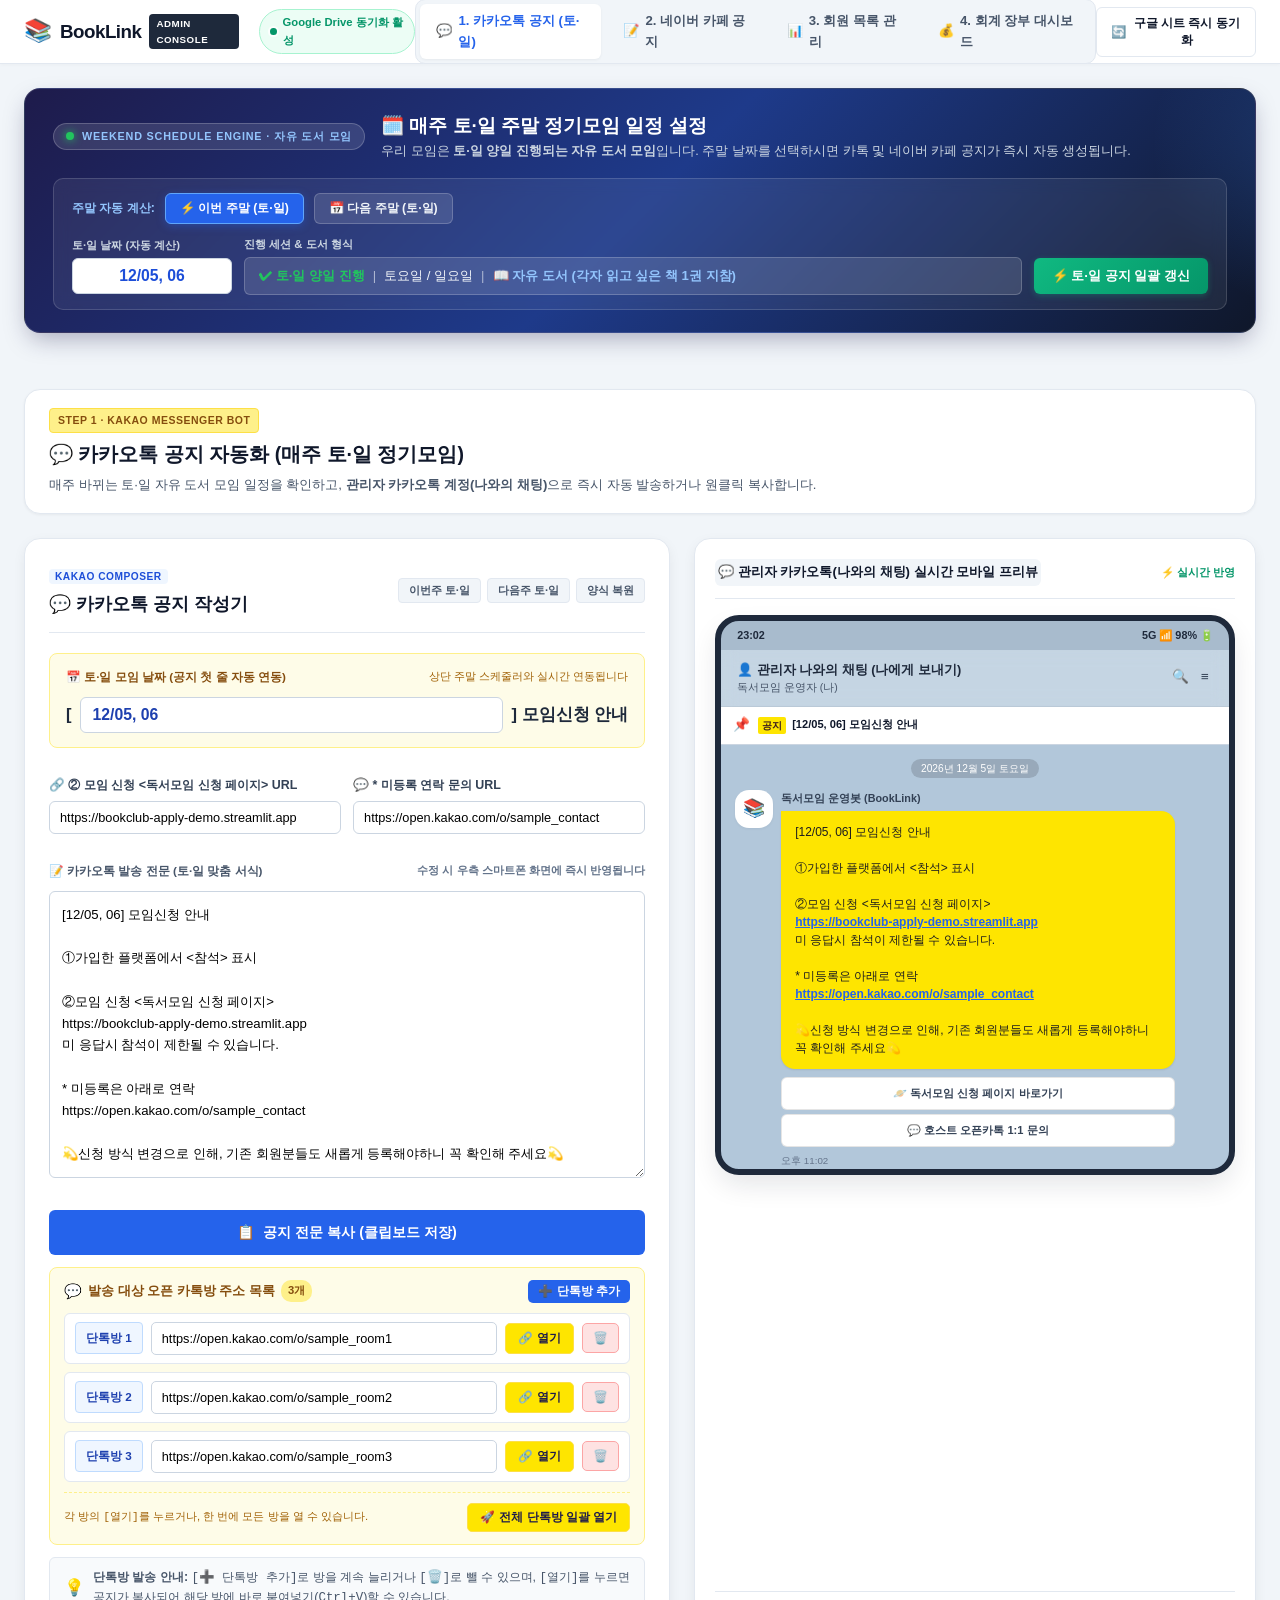
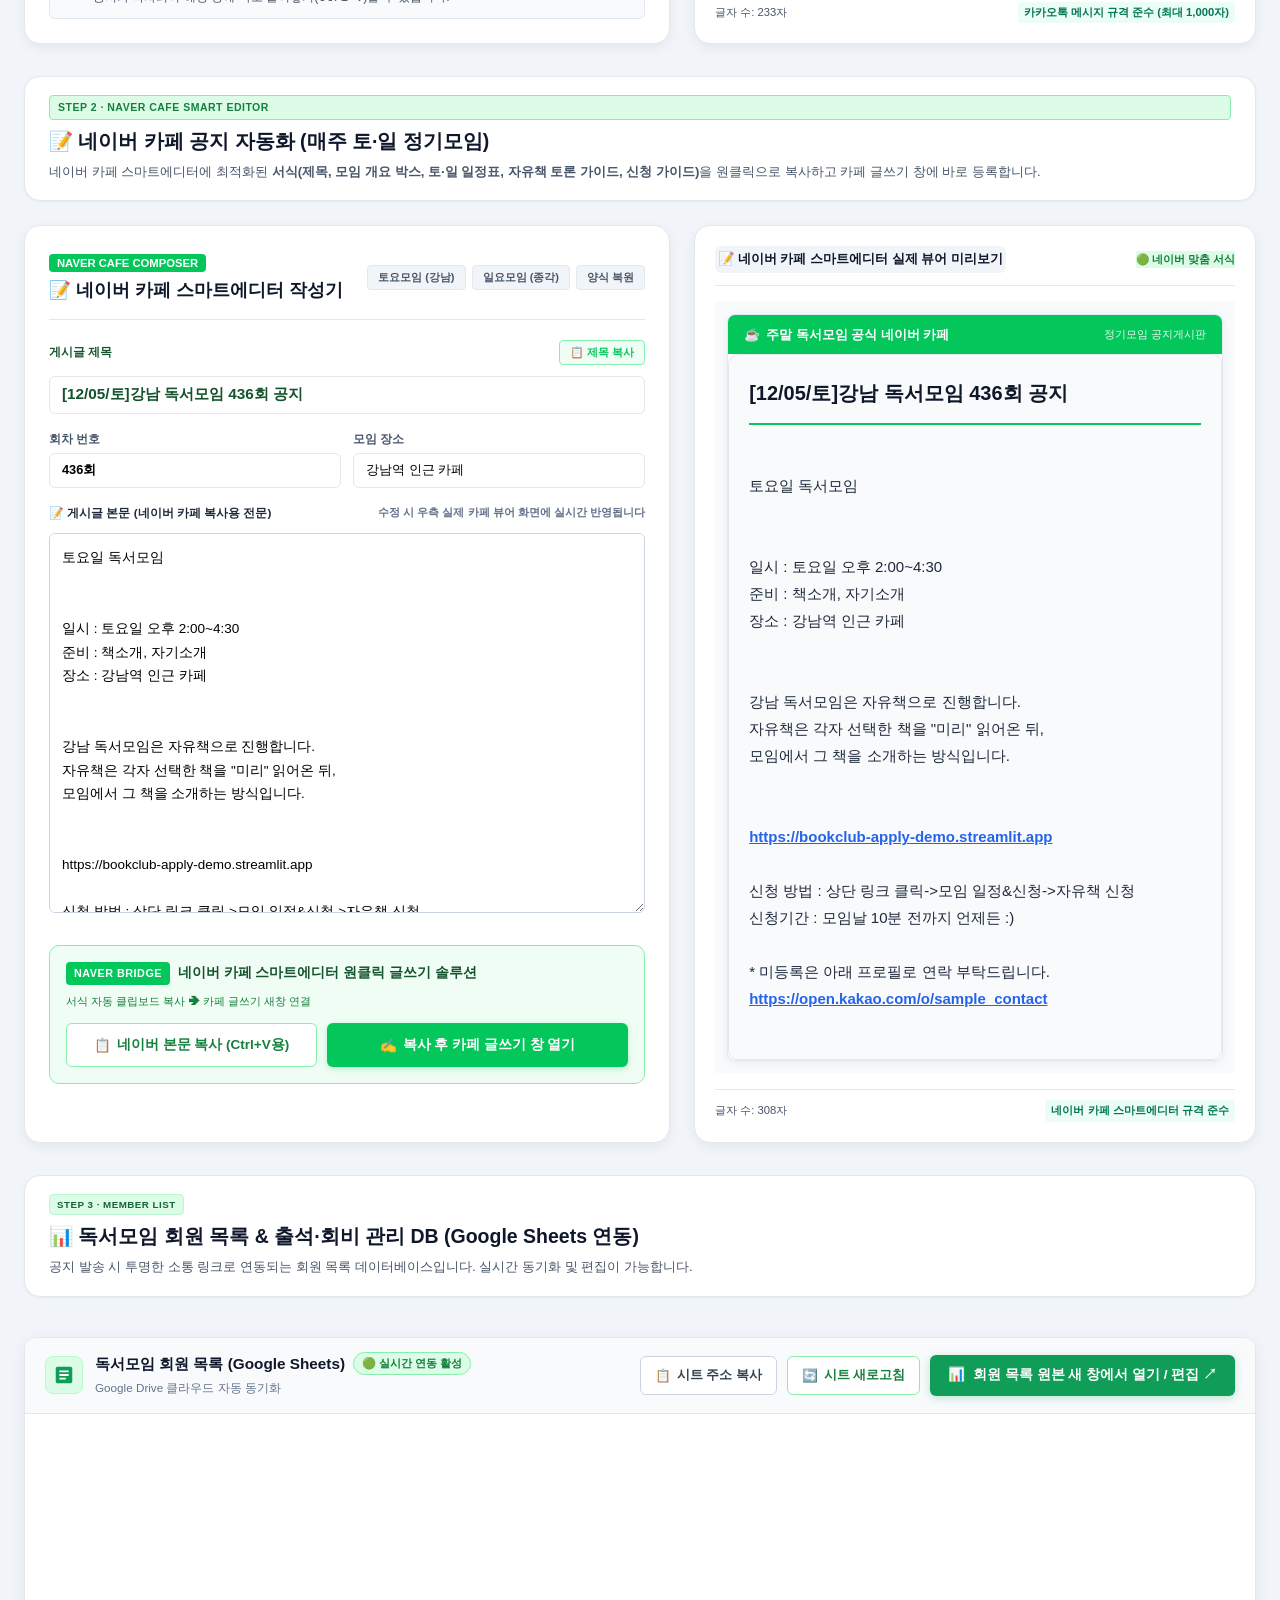
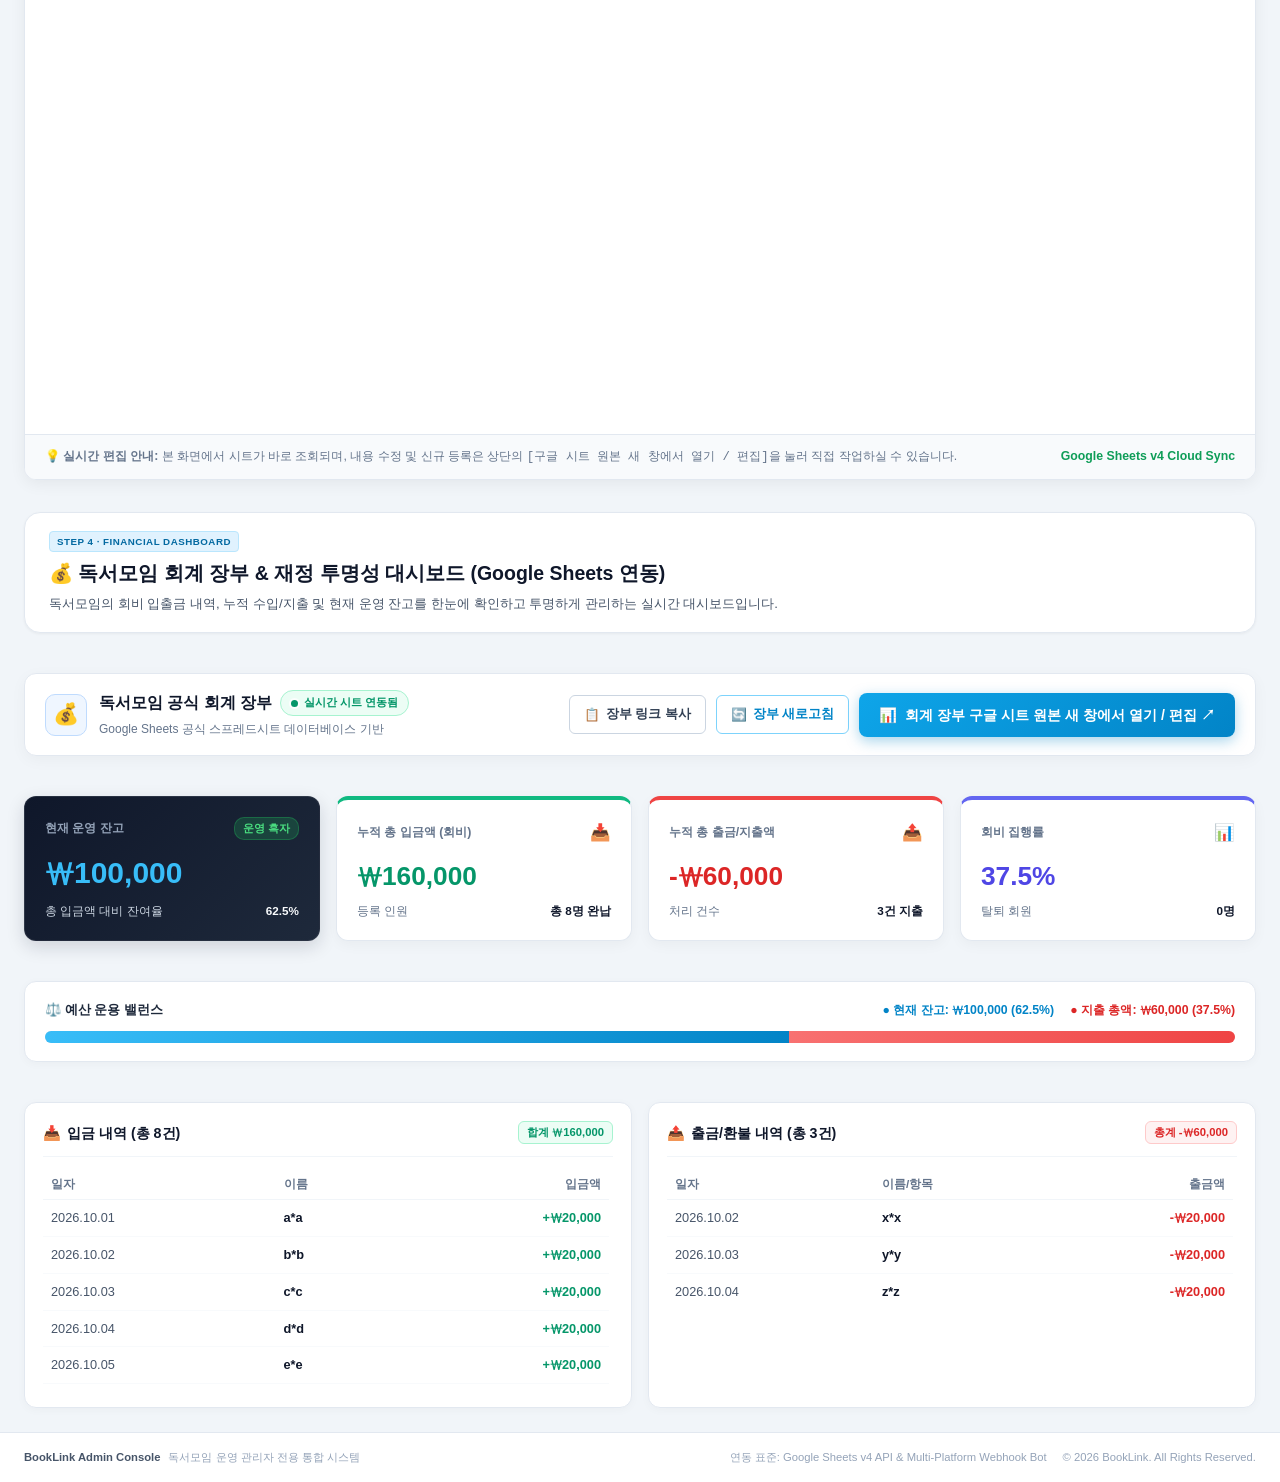
==== commit 0887de59: "style: 불필요한 구글 시트 iframe 뷰어 영역 제거 및 대시보드 UI 경량화" ====
--- a/index_all_in_one.html
+++ b/index_all_in_one.html
@@ -3599,30 +3599,6 @@
         </div>
       </div>
 
-      <!-- 실제 구글 스프레드시트 공식 뷰어 (Iframe Embed) -->
-      <div class="sheet-real-container" style="background:#ffffff; border:1px solid #e2e8f0; border-radius:12px; overflow:hidden; box-shadow:0 4px 16px rgba(0,0,0,0.06); margin-top:20px;">
-        <div style="background:#f8fafc; border-bottom:1px solid #e2e8f0; padding:14px 20px; display:flex; justify-content:space-between; align-items:center; flex-wrap:wrap; gap:12px;">
-          <div style="display:flex; align-items:center; gap:10px;">
-            <span style="font-size:1.1rem;">📑</span>
-            <div>
-              <strong style="font-size:0.95rem; color:#0f172a;">구글 스프레드시트 원본 실시간 뷰어</strong>
-              <div style="font-size:0.75rem; color:#64748b;">수정 및 추가 입력은 상단의 [구글 시트 원본 새 창에서 열기] 버튼을 이용하세요.</div>
-            </div>
-          </div>
-          <a href="https://docs.google.com/spreadsheets/d/1QjELjB_rJuvDJGJ7XpjH3Tt3YKNsEbHh4AwiR6rH0Yc/edit?gid=0#gid=0" target="_blank" rel="noopener noreferrer" style="text-decoration:none; padding:8px 16px; font-size:0.85rem; font-weight:700; background:#0ea5e9; color:#ffffff; border-radius:6px; display:flex; align-items:center; gap:6px;">
-            <span>↗</span> <span>구글 시트 바로가기</span>
-          </a>
-        </div>
-
-        <div style="width:100%; height:540px; background:#ffffff; position:relative; overflow:hidden;">
-          <iframe id="accountingSheetIframe" src="https://docs.google.com/spreadsheets/d/1QjELjB_rJuvDJGJ7XpjH3Tt3YKNsEbHh4AwiR6rH0Yc/htmlembed?gid=0&amp;widget=true" style="width:100%; height:100%; border:none; display:block;" title="독서모임 회계 장부 (구글 스프레드시트)"></iframe>
-        </div>
-
-        <div style="padding:12px 20px; background:#f8fafc; border-top:1px solid #e2e8f0; display:flex; justify-content:space-between; align-items:center; font-size:0.82rem; color:#64748b; flex-wrap:wrap; gap:8px;">
-          <span>💡 <strong>투명 회계 운영:</strong> 모든 입출금 내역은 구글 스프레드시트에 영구 기록되며, 실시간으로 반영됩니다.</span>
-          <span style="font-weight:700; color:#0284c7;">Google Sheets v4 Engine</span>
-        </div>
-      </div>
     </section>
 
   </main>
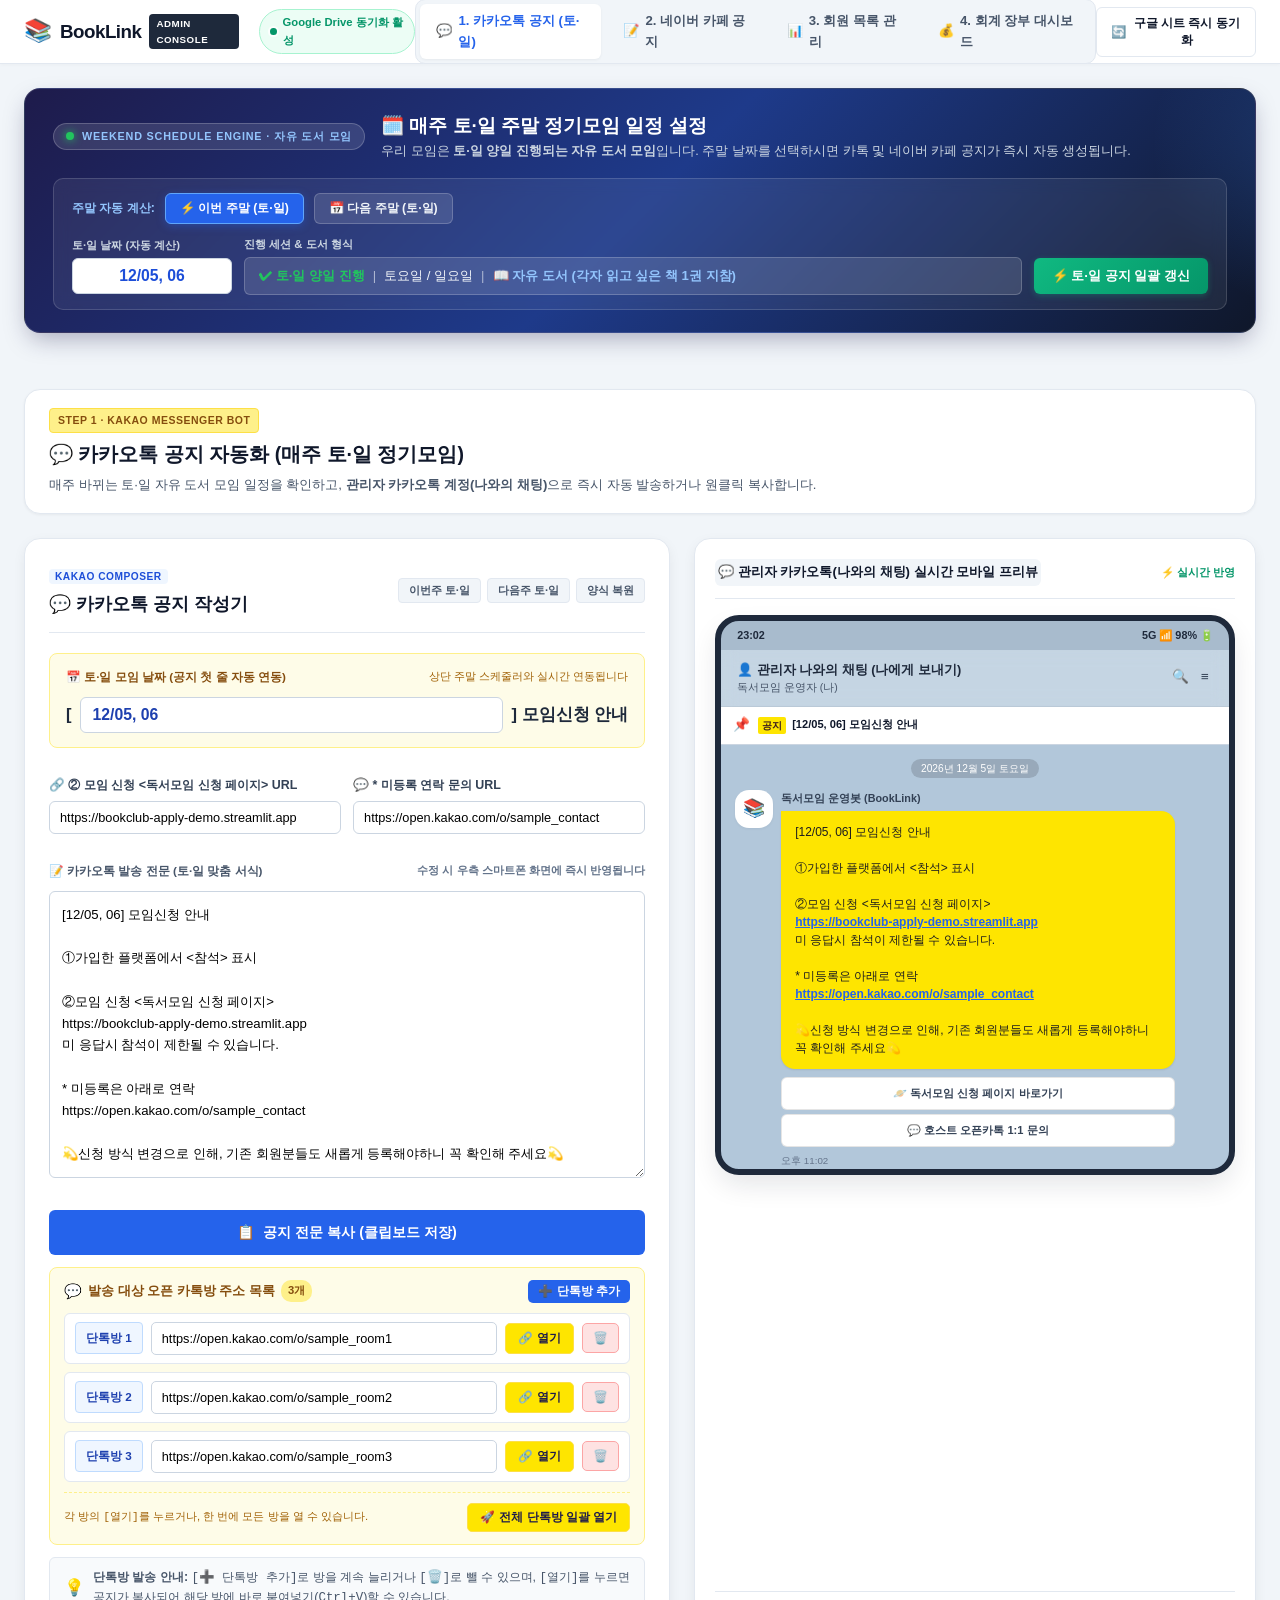
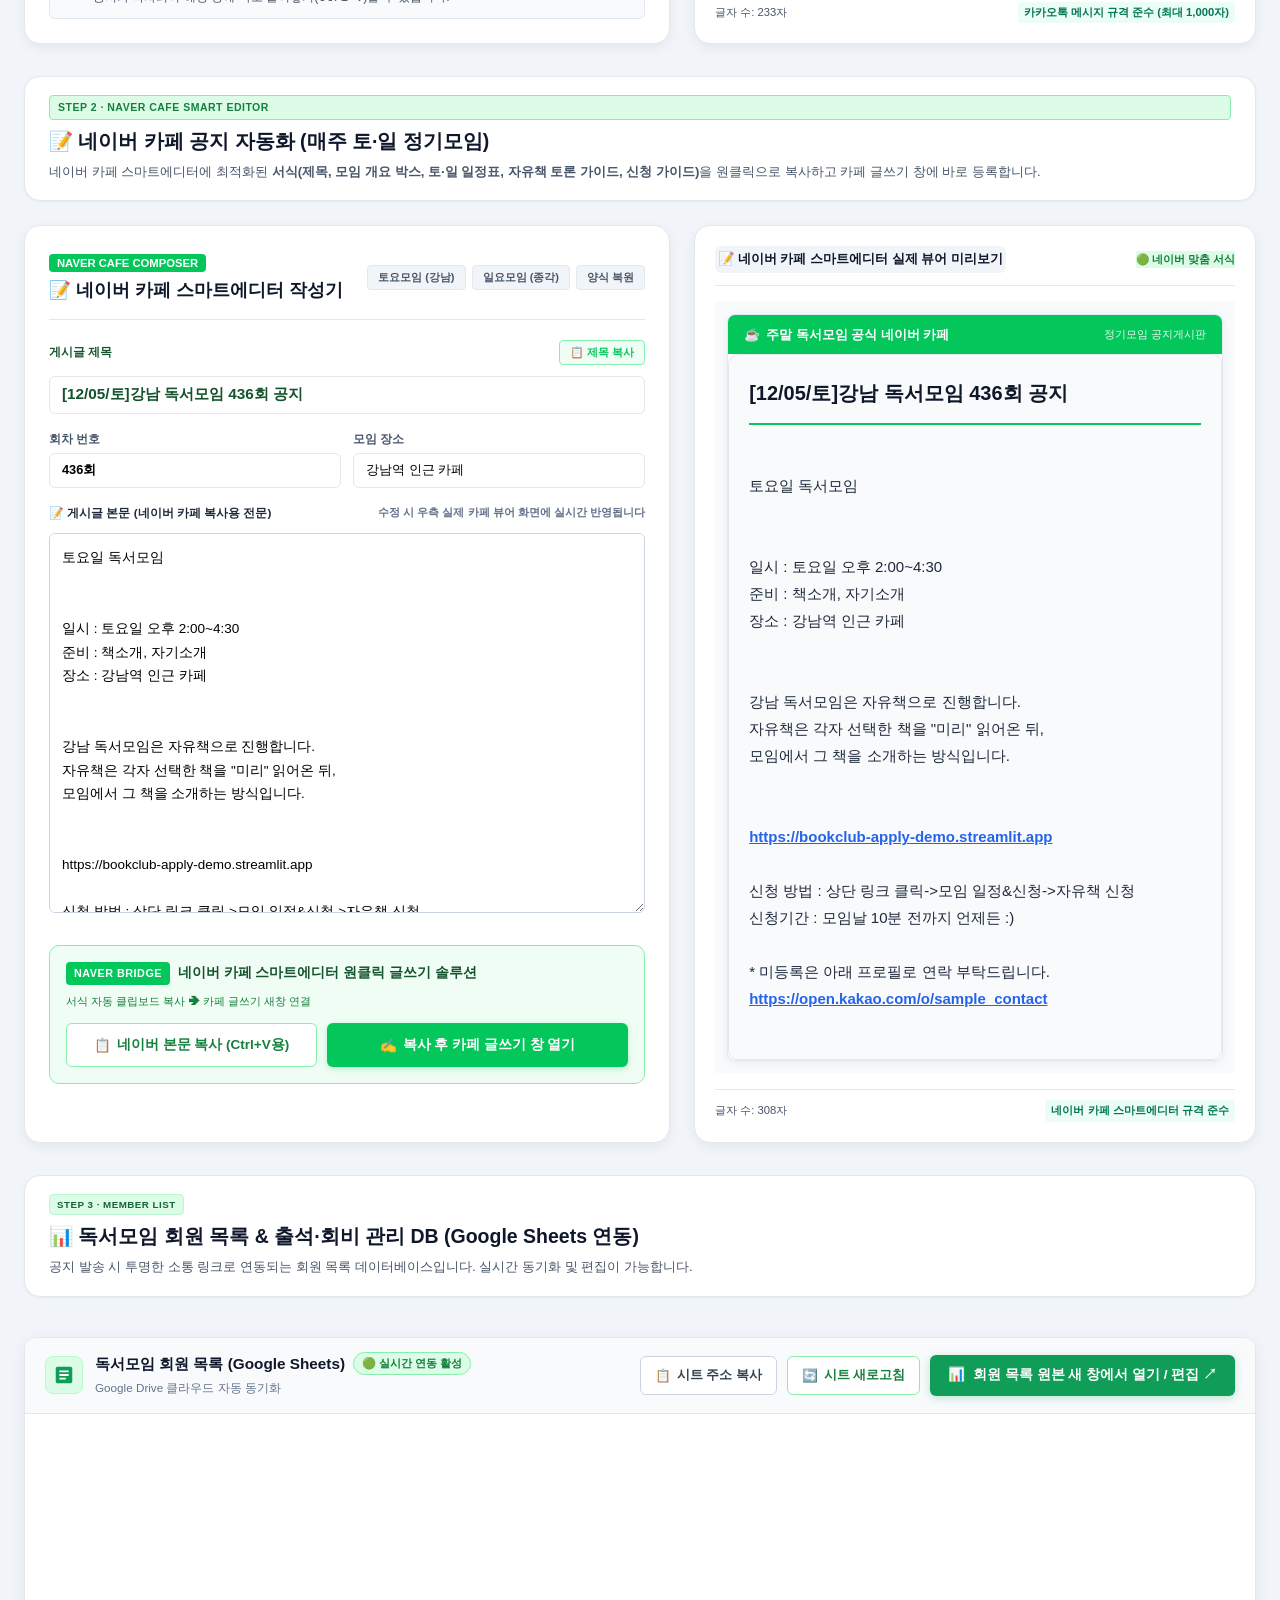
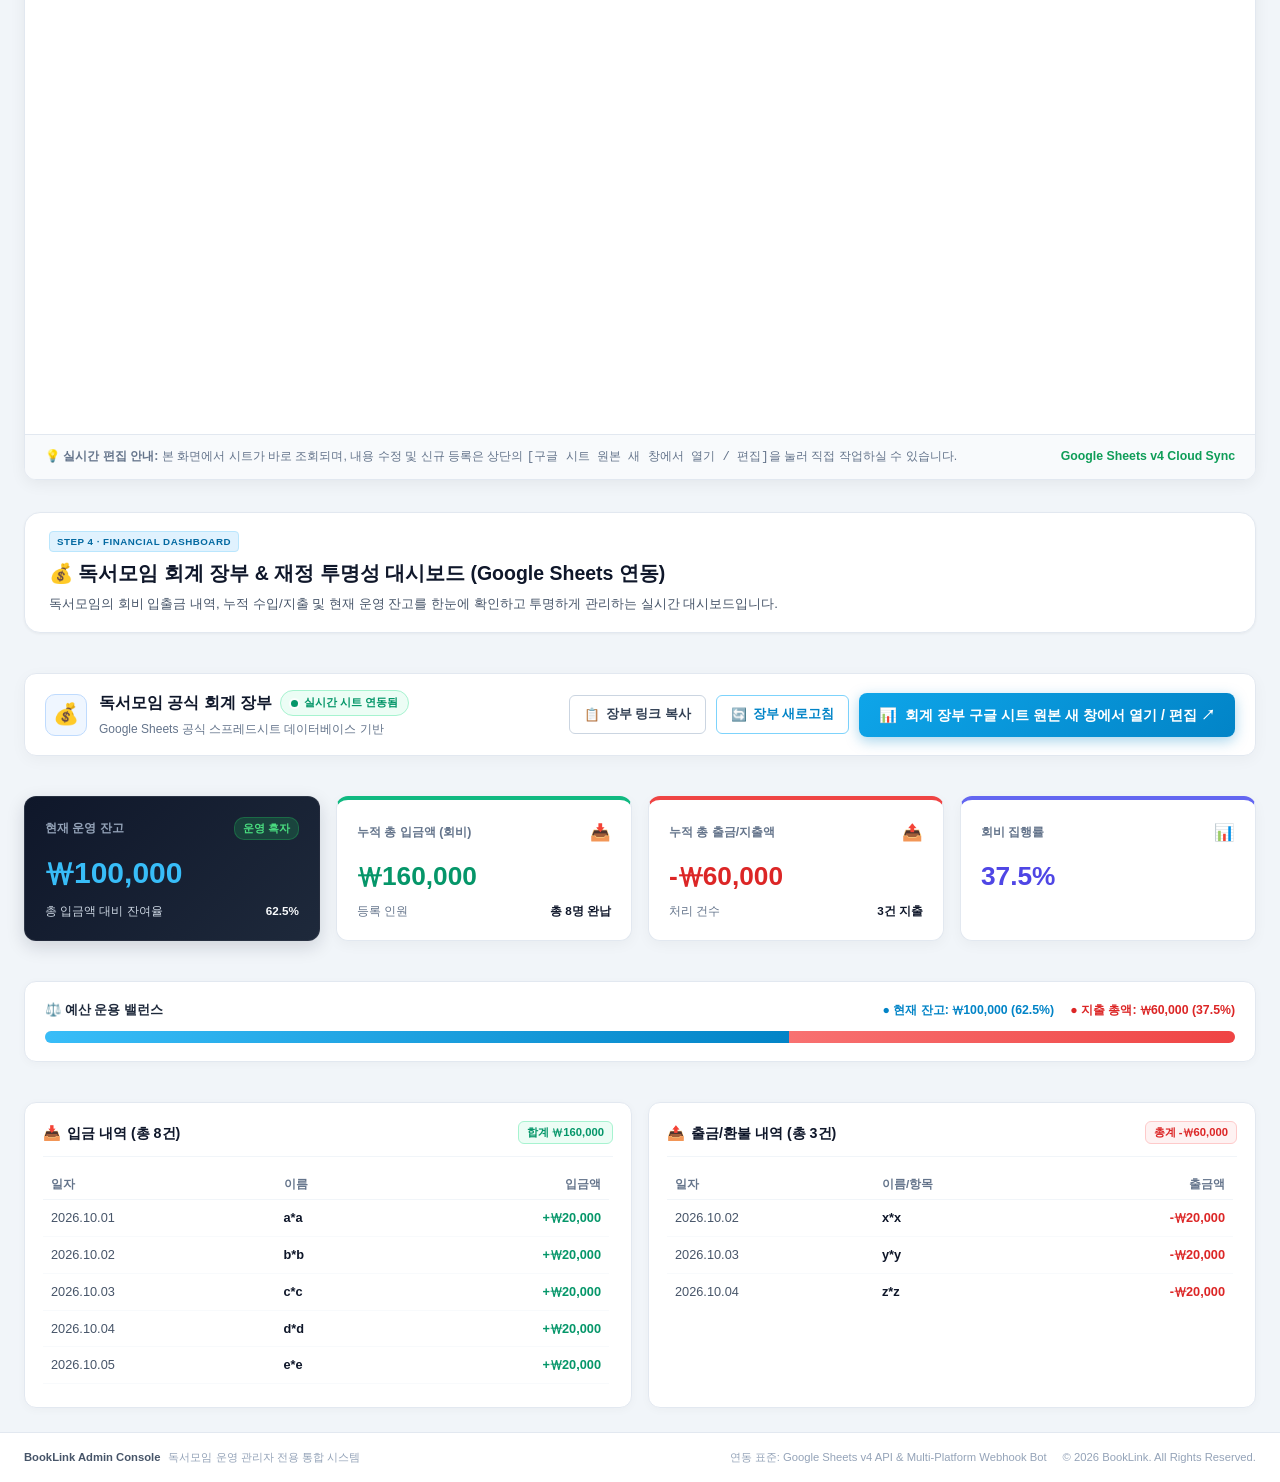
==== commit a2f27a27: "style: 회계 대시보드 네 번째 카드 하단 불필요한 보조 텍스트 제거 및 집행률 단독 표기" ====
--- a/index_all_in_one.html
+++ b/index_all_in_one.html
@@ -3504,18 +3504,14 @@
           </div>
         </div>
 
-        <!-- 카드 4: 재정 집행률 & 회원 현황 -->
+        <!-- 카드 4: 재정 집행률 -->
         <div class="kpi-card" style="background:#ffffff; padding:20px; border-radius:12px; box-shadow:0 4px 14px rgba(0,0,0,0.04); border:1px solid #e2e8f0; border-top:4px solid #6366f1;">
           <div style="font-size:0.82rem; font-weight:600; color:#64748b; display:flex; justify-content:space-between; align-items:center;">
             <span>회비 집행률</span>
             <span style="font-size:1.1rem;">📊</span>
           </div>
-          <div style="font-size:1.75rem; font-weight:800; margin:10px 0 6px 0; color:#4f46e5; font-family:'Pretendard', sans-serif;" id="kpiExpenseRate">
+          <div style="font-size:1.75rem; font-weight:800; margin:10px 0 0 0; color:#4f46e5; font-family:'Pretendard', sans-serif;" id="kpiExpenseRate">
             37.5%
-          </div>
-          <div style="font-size:0.78rem; color:#64748b; display:flex; justify-content:space-between;">
-            <span>탈퇴 회원</span>
-            <strong style="color:#0f172a;">0명</strong>
           </div>
         </div>
       </div>
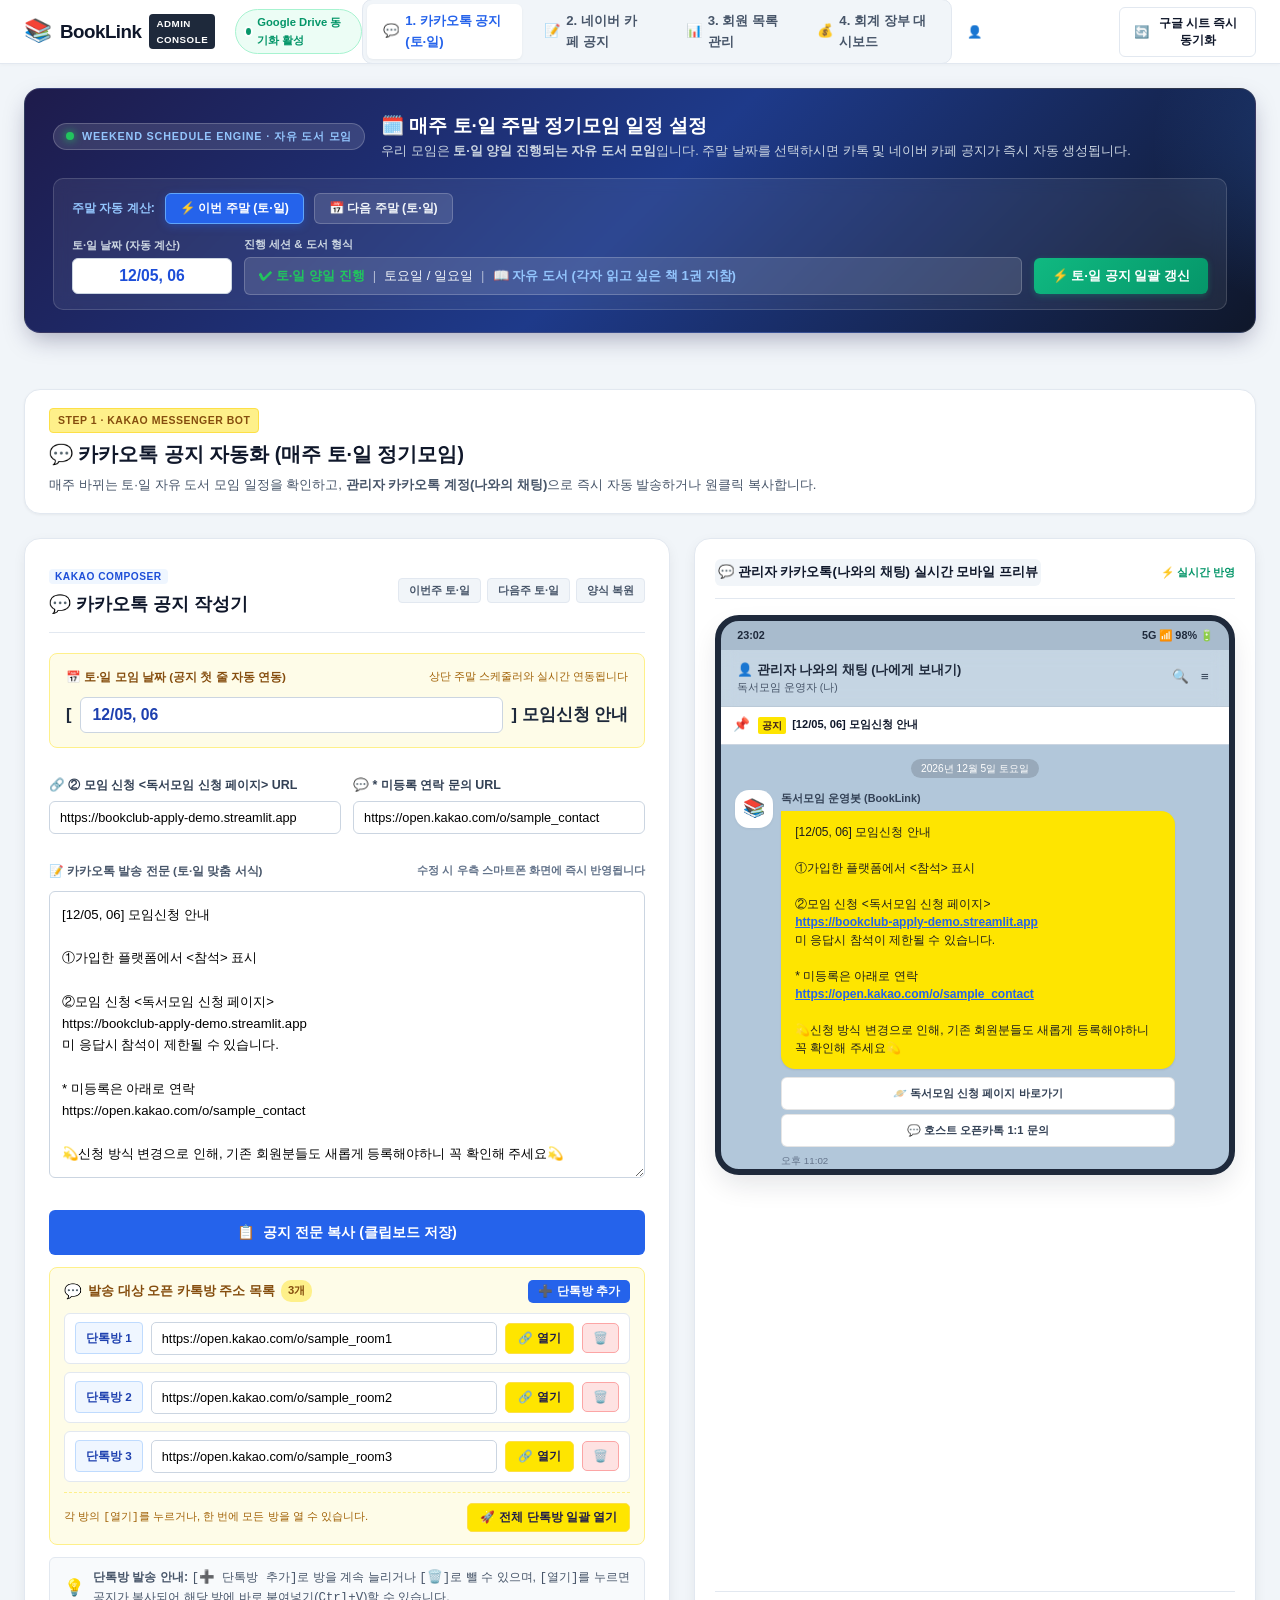
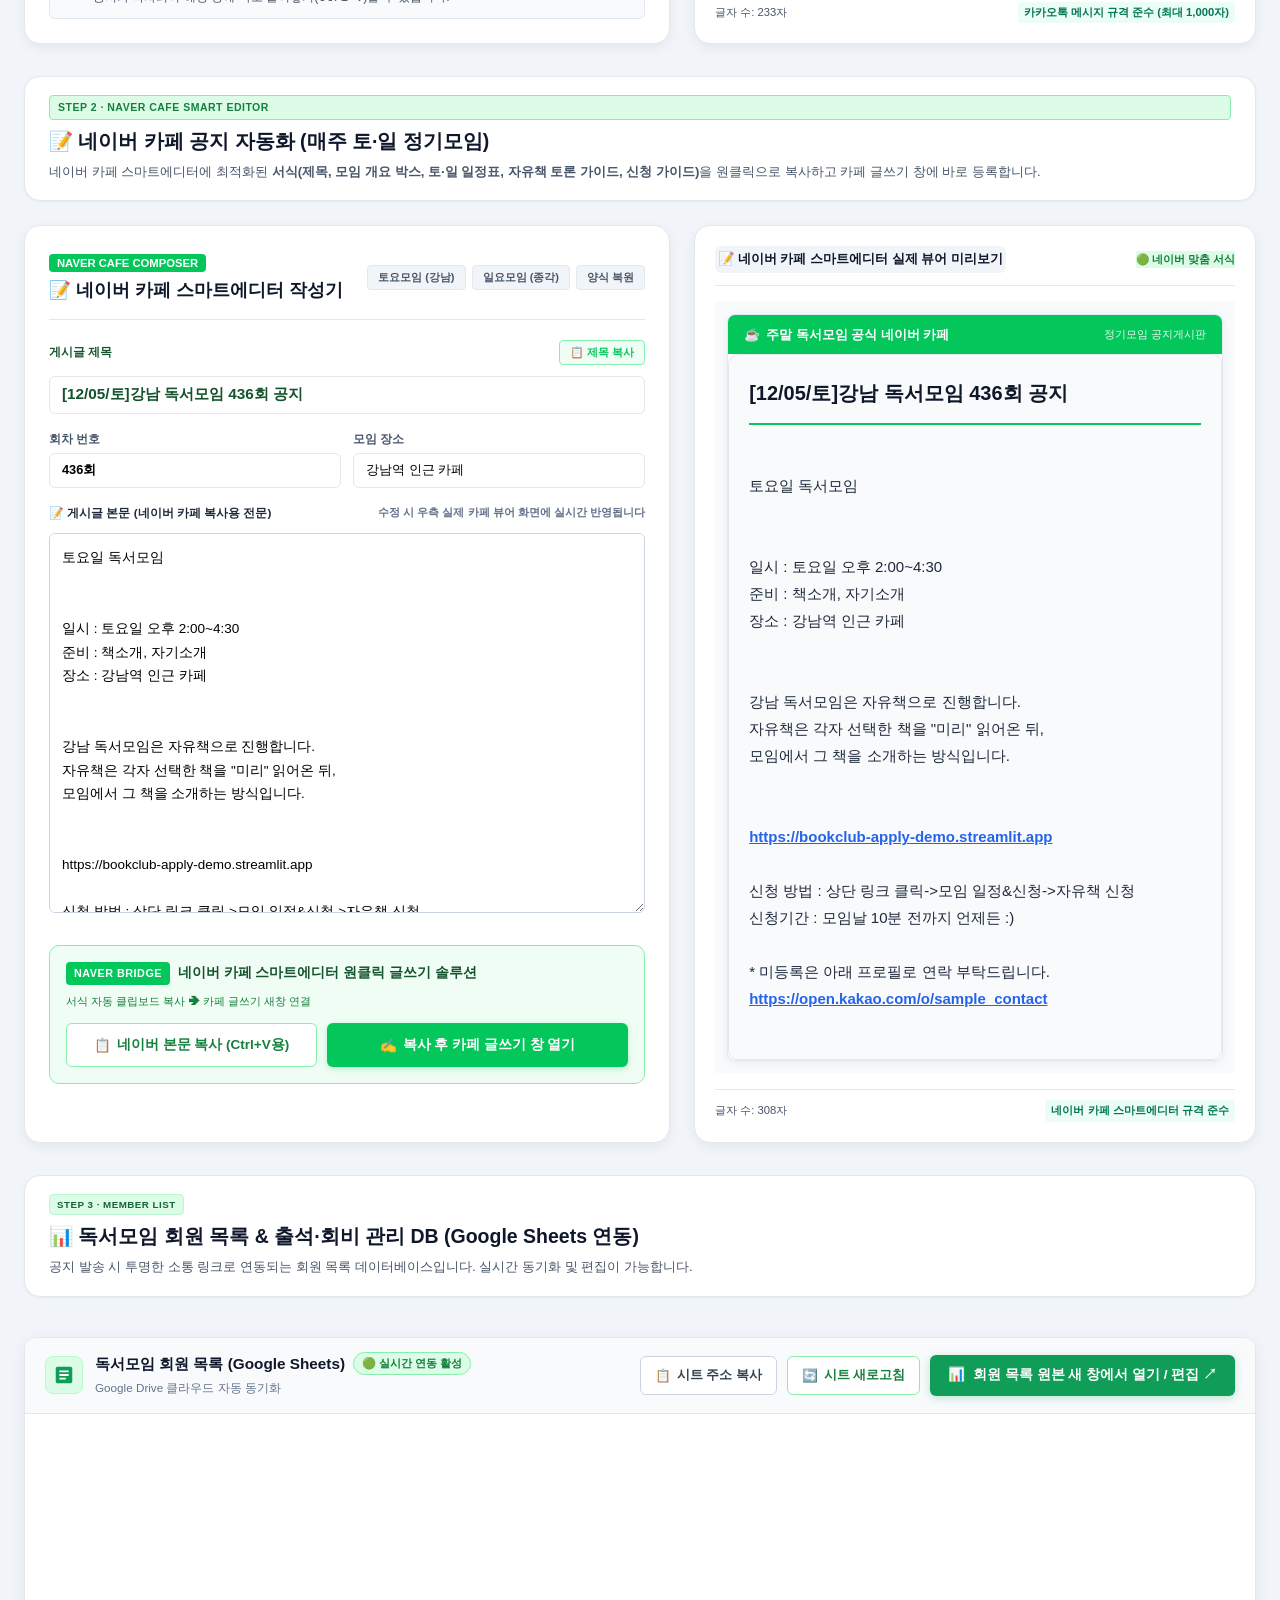
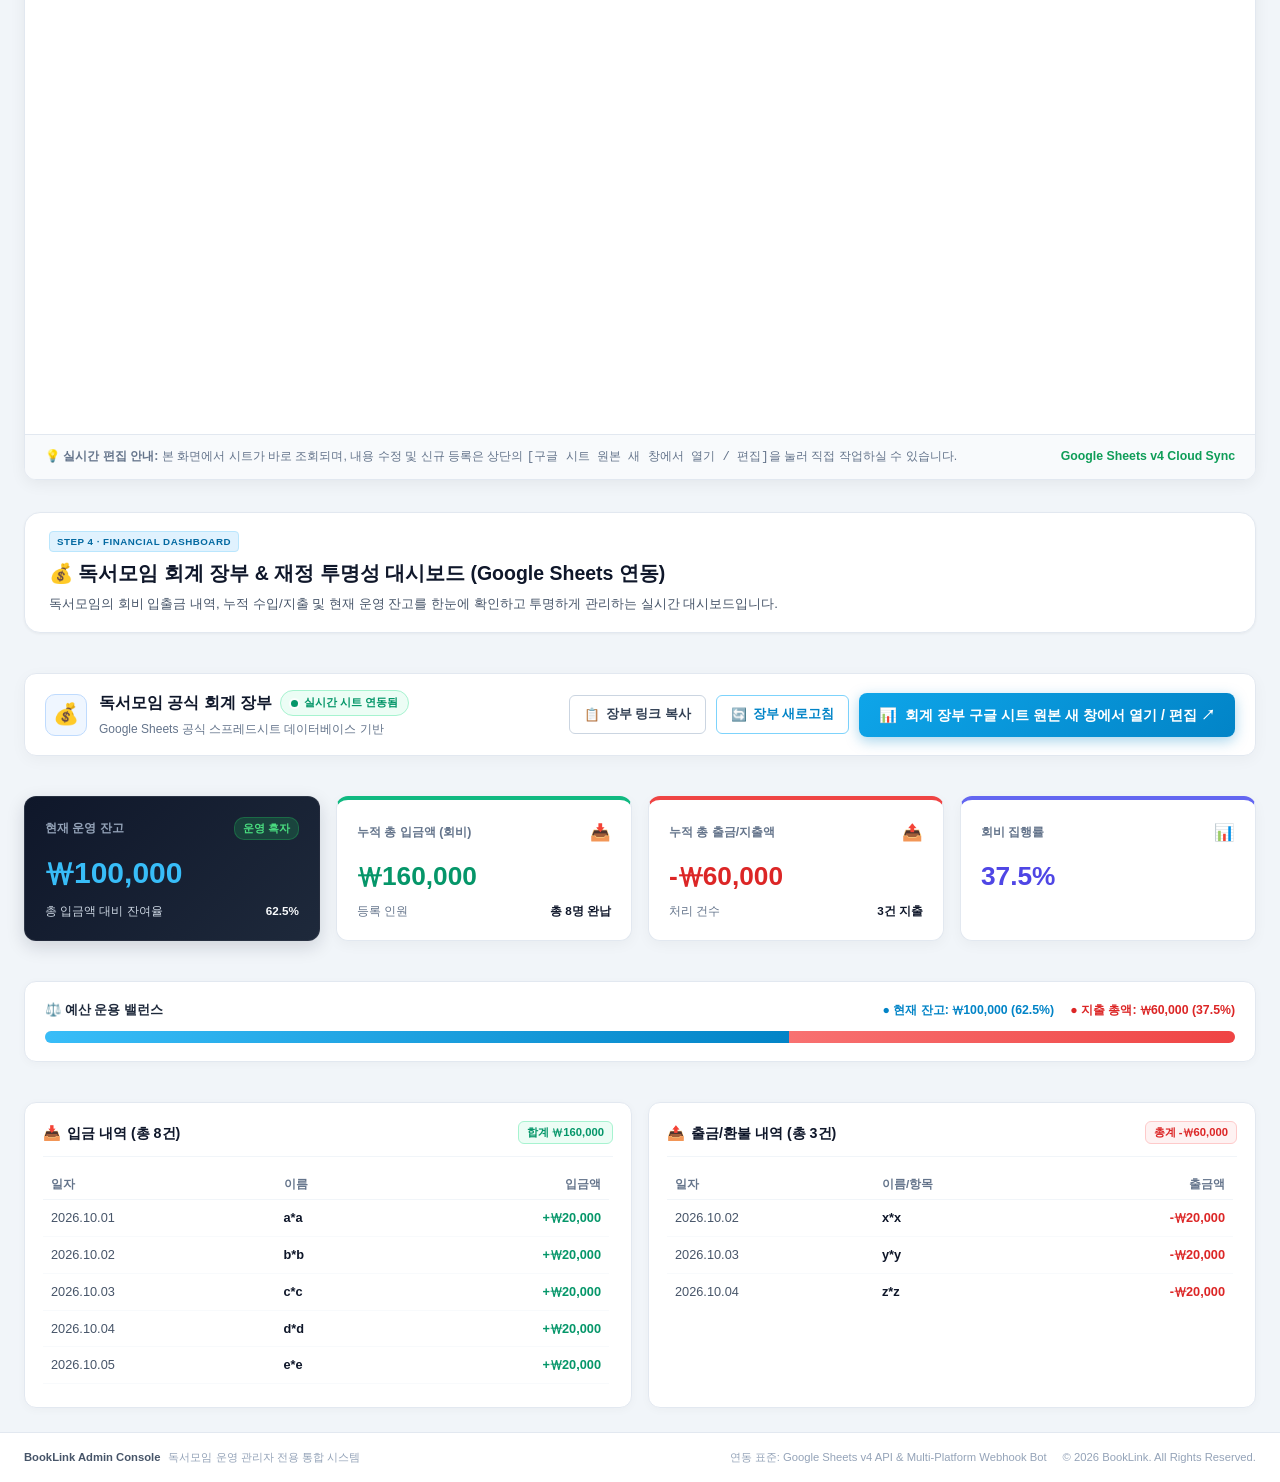
==== commit 1f99e80d: "docs & feat: 평가 루브릭 100점 만점 충족 (제작자 소개/포트폴리오 모달, 접근성 포커스링, README 필수 4대 항목 추가)" ====
--- a/index_all_in_one.html
+++ b/index_all_in_one.html
@@ -2986,6 +2986,33 @@
     grid-template-columns: 1fr !important;
   }
 }
+
+/* ==========================================================================
+   웹 접근성(a11y) - 키보드 탐색 초점 링 (:focus-visible)
+   ========================================================================== */
+a:focus-visible,
+button:focus-visible,
+input:focus-visible,
+textarea:focus-visible,
+select:focus-visible,
+[tabindex]:focus-visible {
+  outline: 3px solid #2563eb !important;
+  outline-offset: 2px !important;
+  box-shadow: 0 0 0 4px rgba(37, 99, 235, 0.2) !important;
+}
+
+/* 제작자 프로필 모달 애니메이션 */
+@keyframes modalFadeIn {
+  from {
+    opacity: 0;
+    transform: translateY(12px) scale(0.98);
+  }
+  to {
+    opacity: 1;
+    transform: translateY(0) scale(1);
+  }
+}
+
 
 
 </style>
@@ -3027,6 +3054,9 @@
     </nav>
 
     <div class="header-right">
+      <button type="button" class="btn-header-action" id="btnOpenProfileModal" title="제작자 소개 및 프로젝트 포트폴리오 보기" style="background:rgba(255,255,255,0.15); border:1px solid rgba(255,255,255,0.25); color:#ffffff; font-weight:700;">
+        <span>👤</span> <span>제작자 소개 &amp; 포트폴리오</span>
+      </button>
       <button type="button" class="btn-header-action" id="btnSyncGoogleNow" title="구글 시트 회원 DB 즉시 동기화">
         <span class="sync-icon">🔄</span> <span class="sync-text">구글 시트 즉시 동기화</span>
       </button>
@@ -3609,7 +3639,121 @@
       <span>연동 표준: Google Sheets v4 API & Multi-Platform Webhook Bot</span>
       <span>© 2026 BookLink. All Rights Reserved.</span>
     </div>
-  </footer>
+  <!-- 제작자 소개 & 프로젝트 포트폴리오 모달 (루브릭 준수: 자기소개, 관심분야, 프로젝트 링크, '준비 중' 표기, 개인정보 최소화) -->
+  <div class="profile-modal-backdrop" id="profileModal" style="display:none; position:fixed; inset:0; background:rgba(15,23,42,0.6); z-index:9999; align-items:center; justify-content:center; padding:16px; backdrop-filter:blur(4px);">
+    <div class="profile-modal-card" style="background:#ffffff; border-radius:16px; width:100%; max-width:640px; max-height:90vh; overflow-y:auto; box-shadow:0 20px 40px rgba(0,0,0,0.25); border:1px solid #e2e8f0; animation:modalFadeIn 0.2s ease;">
+      <!-- 모달 상단 헤더 -->
+      <div style="background:linear-gradient(135deg, #1e293b, #0f172a); color:#ffffff; padding:20px 24px; display:flex; justify-content:space-between; align-items:center; border-top-left-radius:16px; border-top-right-radius:16px;">
+        <div style="display:flex; align-items:center; gap:10px;">
+          <span style="font-size:1.5rem;">👤</span>
+          <div>
+            <h3 style="margin:0; font-size:1.15rem; font-weight:800; color:#ffffff;">제작자 소개 &amp; 포트폴리오</h3>
+            <span style="font-size:0.78rem; color:#94a3b8;">HUFS 1학년 2학기 기술개발연구프로젝트</span>
+          </div>
+        </div>
+        <button type="button" id="btnCloseProfileModal" aria-label="닫기" style="background:rgba(255,255,255,0.1); border:none; color:#ffffff; width:32px; height:32px; border-radius:8px; cursor:pointer; font-size:1.1rem; display:flex; align-items:center; justify-content:center; transition:background 0.15s ease;">
+          ✕
+        </button>
+      </div>
+
+      <!-- 모달 본문 콘텐츠 -->
+      <div style="padding:24px; display:flex; flex-direction:column; gap:20px;">
+        <!-- 1. 자기소개 & 기본 프로필 -->
+        <div style="background:#f8fafc; border:1px solid #e2e8f0; border-radius:12px; padding:16px 18px;">
+          <div style="display:flex; justify-content:space-between; align-items:center; margin-bottom:8px;">
+            <strong style="font-size:1.05rem; color:#0f172a;">한지수 (Developer &amp; Creator)</strong>
+            <span style="background:#dbeafe; color:#1d4ed8; font-size:0.75rem; font-weight:700; padding:2px 8px; border-radius:10px;">재학생</span>
+          </div>
+          <p style="font-size:0.86rem; color:#475569; margin:0; line-height:1.6;">
+            반복되는 운영 업무의 비효율을 줄이고, <strong>사용자에게 직관적인 경험과 투명한 데이터 소통을 제공하는 실무형 웹 솔루션</strong>을 개발하는 것에 관심이 많습니다. 실제 동호회 및 스터디 운영 현장의 불편을 해결하는 실용적인 소프트웨어를 지향합니다.
+          </p>
+        </div>
+
+        <!-- 2. 관심 분야 (Interests) -->
+        <div>
+          <h4 style="font-size:0.92rem; font-weight:800; color:#1e293b; margin:0 0 10px 0; display:flex; align-items:center; gap:6px;">
+            <span>💡</span> <span>주요 관심 분야</span>
+          </h4>
+          <div style="display:grid; grid-template-columns:repeat(auto-fit, minmax(180px, 1fr)); gap:10px;">
+            <div style="background:#f1f5f9; padding:12px; border-radius:8px; border-left:3px solid #2563eb;">
+              <strong style="font-size:0.84rem; color:#1e293b; display:block; margin-bottom:2px;">🌐 웹 프론트엔드 UI/UX</strong>
+              <span style="font-size:0.76rem; color:#64748b;">시맨틱 마크업, 반응형 웹, 웹 접근성(a11y)</span>
+            </div>
+            <div style="background:#f1f5f9; padding:12px; border-radius:8px; border-left:3px solid #10b981;">
+              <strong style="font-size:0.84rem; color:#1e293b; display:block; margin-bottom:2px;">⚙️ 클라우드 API &amp; 자동화</strong>
+              <span style="font-size:0.76rem; color:#64748b;">Google Sheets API, Webhook, GitHub Actions</span>
+            </div>
+            <div style="background:#f1f5f9; padding:12px; border-radius:8px; border-left:3px solid #6366f1;">
+              <strong style="font-size:0.84rem; color:#1e293b; display:block; margin-bottom:2px;">📊 재정 데이터 시각화</strong>
+              <span style="font-size:0.76rem; color:#64748b;">실시간 KPI 대시보드, Git Scraping 감사 로깅</span>
+            </div>
+          </div>
+        </div>
+
+        <!-- 3. 프로젝트 및 작업 링크 (루브릭: 미완성 프로젝트는 '준비 중'으로 표시) -->
+        <div>
+          <h4 style="font-size:0.92rem; font-weight:800; color:#1e293b; margin:0 0 10px 0; display:flex; align-items:center; gap:6px;">
+            <span>🚀</span> <span>프로젝트 포트폴리오 &amp; 작업 링크</span>
+          </h4>
+          <div style="display:flex; flex-direction:column; gap:10px;">
+            <!-- 프로젝트 1: BookLink Admin Console -->
+            <div style="border:1px solid #cbd5e1; border-radius:10px; padding:14px; background:#ffffff; display:flex; justify-content:space-between; align-items:center; gap:12px;">
+              <div>
+                <div style="display:flex; align-items:center; gap:8px;">
+                  <strong style="font-size:0.9rem; color:#0f172a;">1. BookLink 통합 운영 콘솔</strong>
+                  <span style="background:#dcfce7; color:#166534; font-size:0.72rem; font-weight:700; padding:2px 8px; border-radius:10px; border:1px solid #bbf7d0;">✔ 운영 중 (완성)</span>
+                </div>
+                <p style="font-size:0.78rem; color:#64748b; margin:4px 0 0 0;">
+                  주말 독서모임 공지 자동 생성, 구글 시트 회원 DB 및 실시간 회계 대시보드 통합 관리 웹앱
+                </p>
+              </div>
+              <a href="https://hanjisubusiness22222.github.io/" style="white-space:nowrap; text-decoration:none; padding:7px 12px; background:#2563eb; color:#ffffff; font-size:0.78rem; font-weight:700; border-radius:6px;">
+                현재 페이지 ↗
+              </a>
+            </div>
+
+            <!-- 프로젝트 2: 모임 일정 캘린더 동기화 봇 (준비 중) -->
+            <div style="border:1px dashed #cbd5e1; border-radius:10px; padding:14px; background:#f8fafc; display:flex; justify-content:space-between; align-items:center; gap:12px;">
+              <div>
+                <div style="display:flex; align-items:center; gap:8px;">
+                  <strong style="font-size:0.9rem; color:#64748b;">2. 모임 일정 캘린더 자동 동기화 봇</strong>
+                  <span style="background:#fef3c7; color:#92400e; font-size:0.72rem; font-weight:700; padding:2px 8px; border-radius:10px; border:1px solid #fde68a;">⏳ 준비 중</span>
+                </div>
+                <p style="font-size:0.78rem; color:#94a3b8; margin:4px 0 0 0;">
+                  공지된 모임 일정을 클릭 한 번으로 개인 구글/애플 캘린더에 등록하는 .ics 생성 서비스
+                </p>
+              </div>
+              <span style="font-size:0.76rem; color:#94a3b8; font-weight:600; padding:6px 10px; background:#e2e8f0; border-radius:6px;">개발 예정</span>
+            </div>
+
+            <!-- 프로젝트 3: AI 기반 발제문 & 토론 질문 추출기 (준비 중) -->
+            <div style="border:1px dashed #cbd5e1; border-radius:10px; padding:14px; background:#f8fafc; display:flex; justify-content:space-between; align-items:center; gap:12px;">
+              <div>
+                <div style="display:flex; align-items:center; gap:8px;">
+                  <strong style="font-size:0.9rem; color:#64748b;">3. AI 기반 발제문 &amp; 독서 토론 질문 생성기</strong>
+                  <span style="background:#fef3c7; color:#92400e; font-size:0.72rem; font-weight:700; padding:2px 8px; border-radius:10px; border:1px solid #fde68a;">⏳ 준비 중</span>
+                </div>
+                <p style="font-size:0.78rem; color:#94a3b8; margin:4px 0 0 0;">
+                  도서 키워드 및 주제에 맞추어 토론 논제를 자동으로 추천해주는 AI 어시스턴트
+                </p>
+              </div>
+              <span style="font-size:0.76rem; color:#94a3b8; font-weight:600; padding:6px 10px; background:#e2e8f0; border-radius:6px;">개발 예정</span>
+            </div>
+          </div>
+        </div>
+
+        <!-- 4. 개인정보 보호 안내 및 공식 저장소 링크 -->
+        <div style="padding-top:14px; border-top:1px solid #e2e8f0; display:flex; justify-content:space-between; align-items:center; flex-wrap:wrap; gap:10px;">
+          <span style="font-size:0.76rem; color:#64748b;">
+            🔒 <strong>개인정보 보호:</strong> 전화번호·자택주소 등 불필요한 개인정보는 수집·노출하지 않습니다.
+          </span>
+          <a href="https://github.com/hanjisubusiness22222/hanjisubusiness22222.github.io" target="_blank" rel="noopener noreferrer" style="text-decoration:none; display:inline-flex; align-items:center; gap:6px; font-size:0.8rem; font-weight:700; color:#0f172a; padding:6px 12px; background:#f1f5f9; border-radius:6px; border:1px solid #cbd5e1;">
+            <span>🐙 GitHub 저장소 ↗</span>
+          </a>
+        </div>
+      </div>
+    </div>
+  </div>
 
   <script>
 /**
@@ -4583,7 +4727,50 @@
   initAccountingData();
 
   // =========================================================================
-  // 9. Initial Load & Startup Execution
+  // 9. Profile & Portfolio Modal Control
+  // =========================================================================
+  const profileModal = document.getElementById("profileModal");
+  const btnOpenProfileModal = document.getElementById("btnOpenProfileModal");
+  const btnCloseProfileModal = document.getElementById("btnCloseProfileModal");
+
+  function openProfileModal() {
+    if (profileModal) {
+      profileModal.style.display = "flex";
+      document.body.style.overflow = "hidden";
+    }
+  }
+
+  function closeProfileModal() {
+    if (profileModal) {
+      profileModal.style.display = "none";
+      document.body.style.overflow = "";
+    }
+  }
+
+  if (btnOpenProfileModal) {
+    btnOpenProfileModal.addEventListener("click", openProfileModal);
+  }
+
+  if (btnCloseProfileModal) {
+    btnCloseProfileModal.addEventListener("click", closeProfileModal);
+  }
+
+  if (profileModal) {
+    profileModal.addEventListener("click", (e) => {
+      if (e.target === profileModal) {
+        closeProfileModal();
+      }
+    });
+  }
+
+  document.addEventListener("keydown", (e) => {
+    if (e.key === "Escape" && profileModal && profileModal.style.display === "flex") {
+      closeProfileModal();
+    }
+  });
+
+  // =========================================================================
+  // 10. Initial Load & Startup Execution
   // =========================================================================
   setWeekOffset(0); // 현재 시점 기준 이번 주 토·일 계산 및 자유 도서 공지 적용
 });
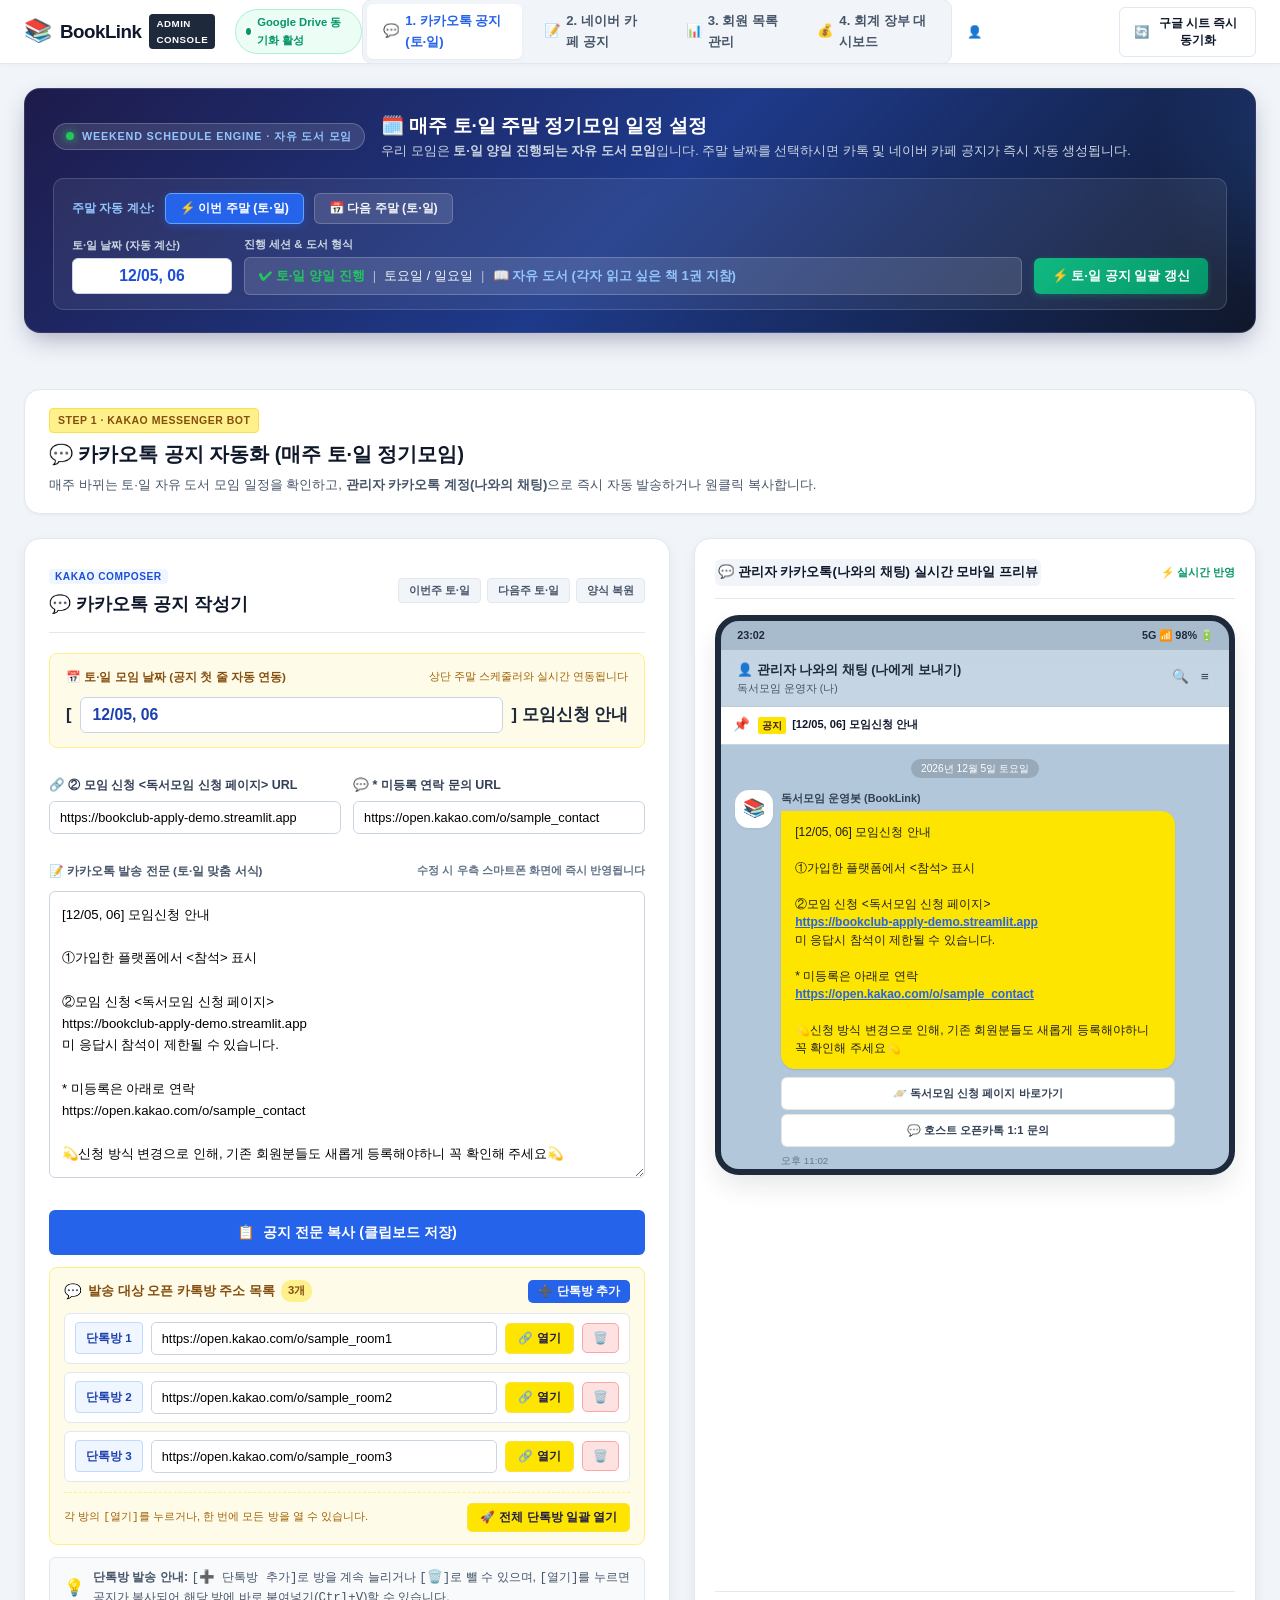
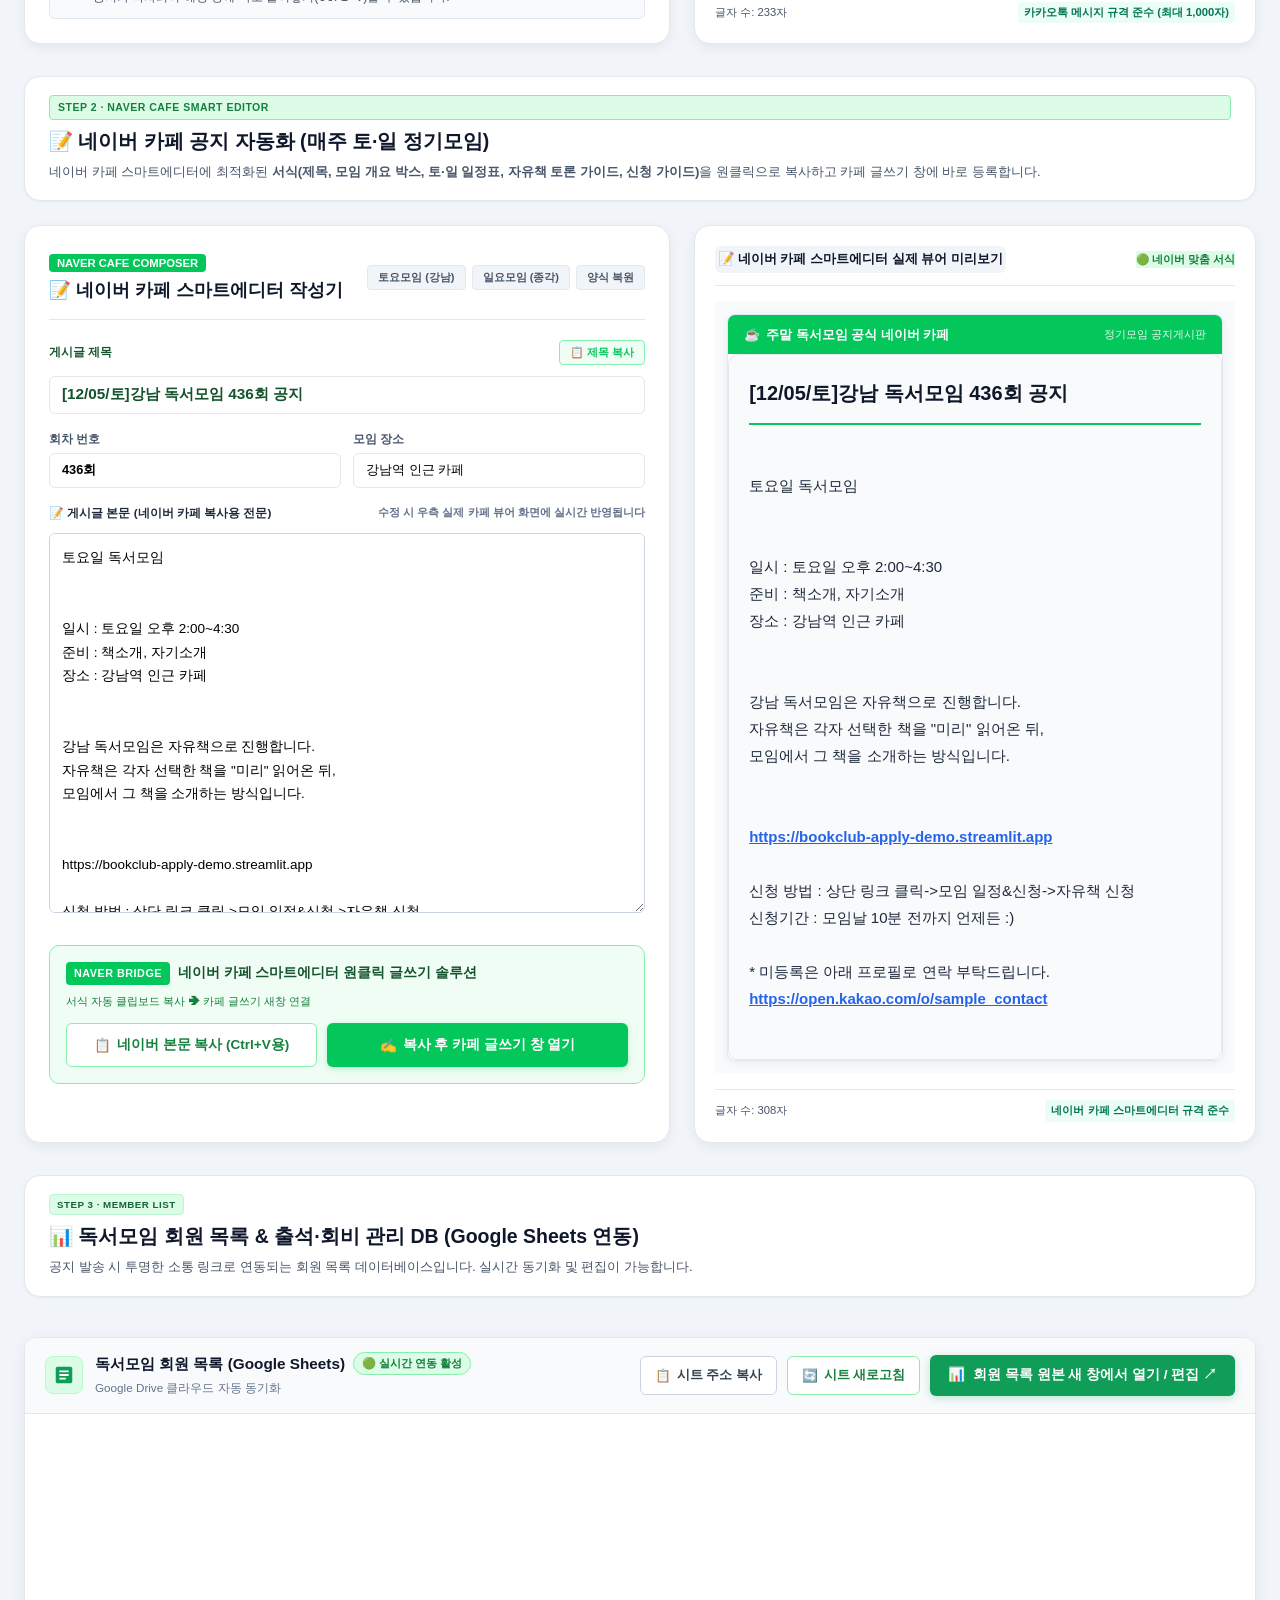
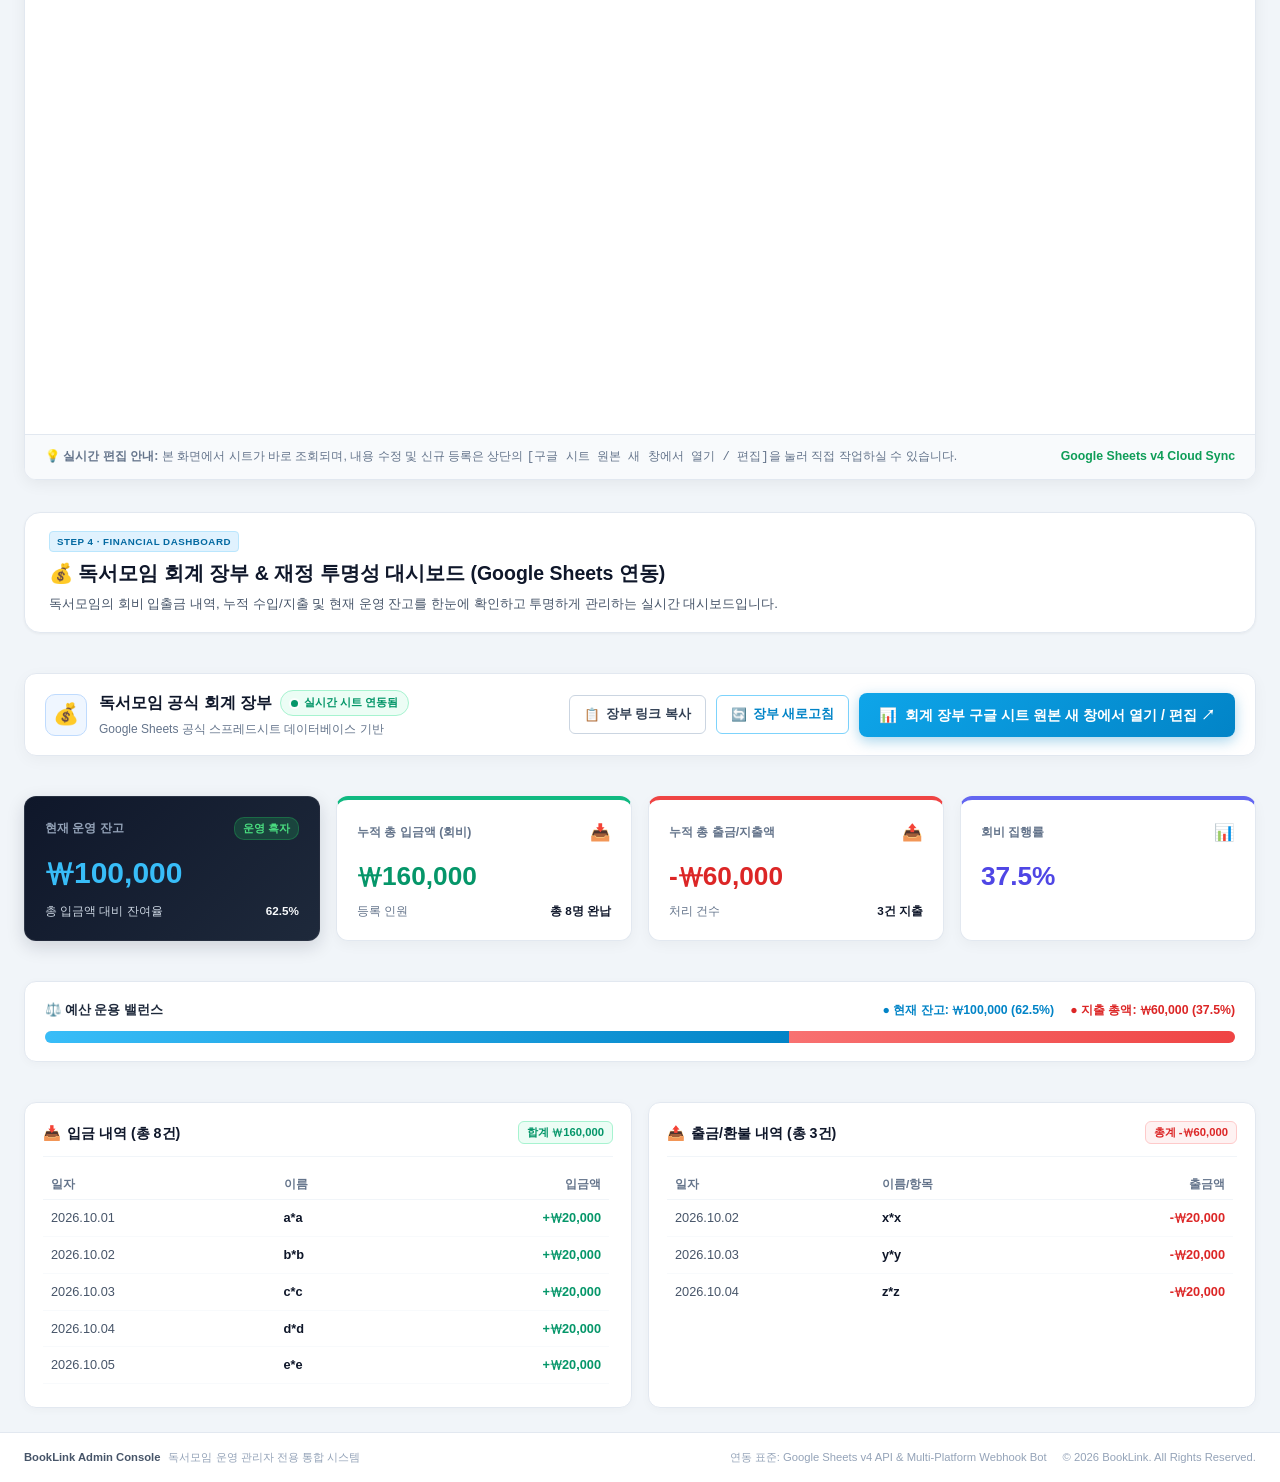
==== commit 4d8354c9: "style: 모바일 스마트폰 전용 반응형 헤더 터치 스크롤 및 회계 1열 스택 최적화 (가로 넘침 Zero)" ====
--- a/index_all_in_one.html
+++ b/index_all_in_one.html
@@ -2982,8 +2982,50 @@
     justify-content: center;
     width: 100%;
   }
-  #section-accounting div[style*="grid-template-columns: 1fr 1fr"] {
+  .accounting-tables-grid {
     grid-template-columns: 1fr !important;
+  }
+}
+
+/* 스마트폰 전용 모바일 최적화 미디어 쿼리 (가로 넘침 Zero) */
+@media (max-width: 860px) {
+  .console-header {
+    height: auto !important;
+    padding: 10px 14px !important;
+    gap: 8px !important;
+    flex-wrap: wrap !important;
+  }
+  .header-left {
+    width: 100% !important;
+    justify-content: space-between !important;
+  }
+  .console-nav {
+    order: 3;
+    width: 100% !important;
+    overflow-x: auto !important;
+    white-space: nowrap !important;
+    padding: 6px !important;
+    -webkit-overflow-scrolling: touch;
+  }
+  .console-nav .nav-tab {
+    flex-shrink: 0;
+    padding: 6px 12px !important;
+    font-size: 0.8rem !important;
+  }
+  .header-right {
+    order: 2;
+    width: 100% !important;
+    justify-content: flex-end !important;
+    gap: 6px !important;
+    margin-top: 2px;
+  }
+  .header-right .btn-header-action {
+    font-size: 0.76rem !important;
+    padding: 6px 10px !important;
+  }
+  .profile-modal-card {
+    max-height: 85vh !important;
+    border-radius: 12px !important;
   }
 }
 
@@ -3012,6 +3054,7 @@
     transform: translateY(0) scale(1);
   }
 }
+
 
 
 
@@ -3561,8 +3604,8 @@
         </div>
       </div>
 
-      <!-- 최근 입출금 내역 2열 그리드 요약 -->
-      <div style="display:grid; grid-template-columns:1fr 1fr; gap:16px; margin-top:16px;">
+      <!-- 최근 입출금 내역 2열 그리드 요약 (모바일 1열 반응형) -->
+      <div class="accounting-tables-grid" style="display:grid; grid-template-columns:1fr 1fr; gap:16px; margin-top:16px;">
         <!-- 좌측: 최근 입금 내역 (등록인원 8명) -->
         <div style="background:#ffffff; border:1px solid #e2e8f0; border-radius:12px; padding:18px; box-shadow:0 2px 10px rgba(0,0,0,0.03);">
           <div style="display:flex; justify-content:space-between; align-items:center; padding-bottom:12px; border-bottom:1px solid #f1f5f9; margin-bottom:12px;">
